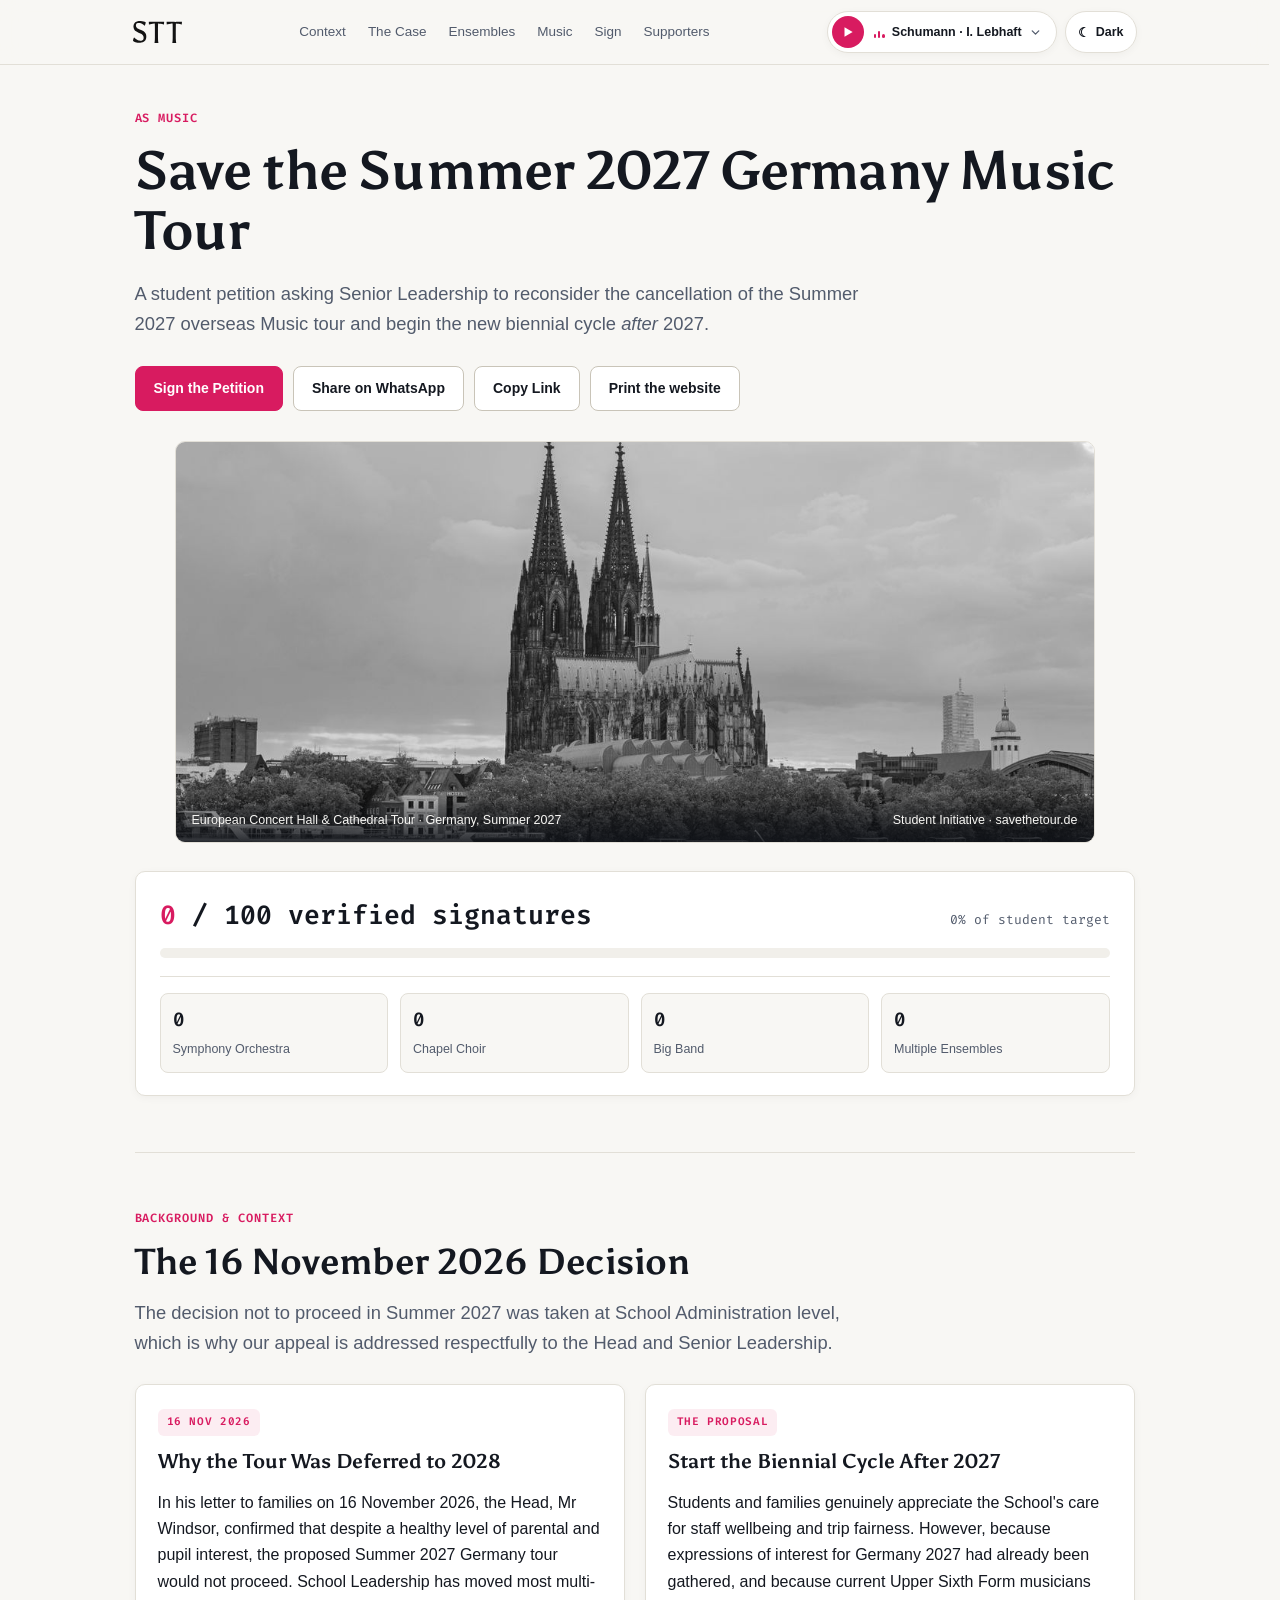
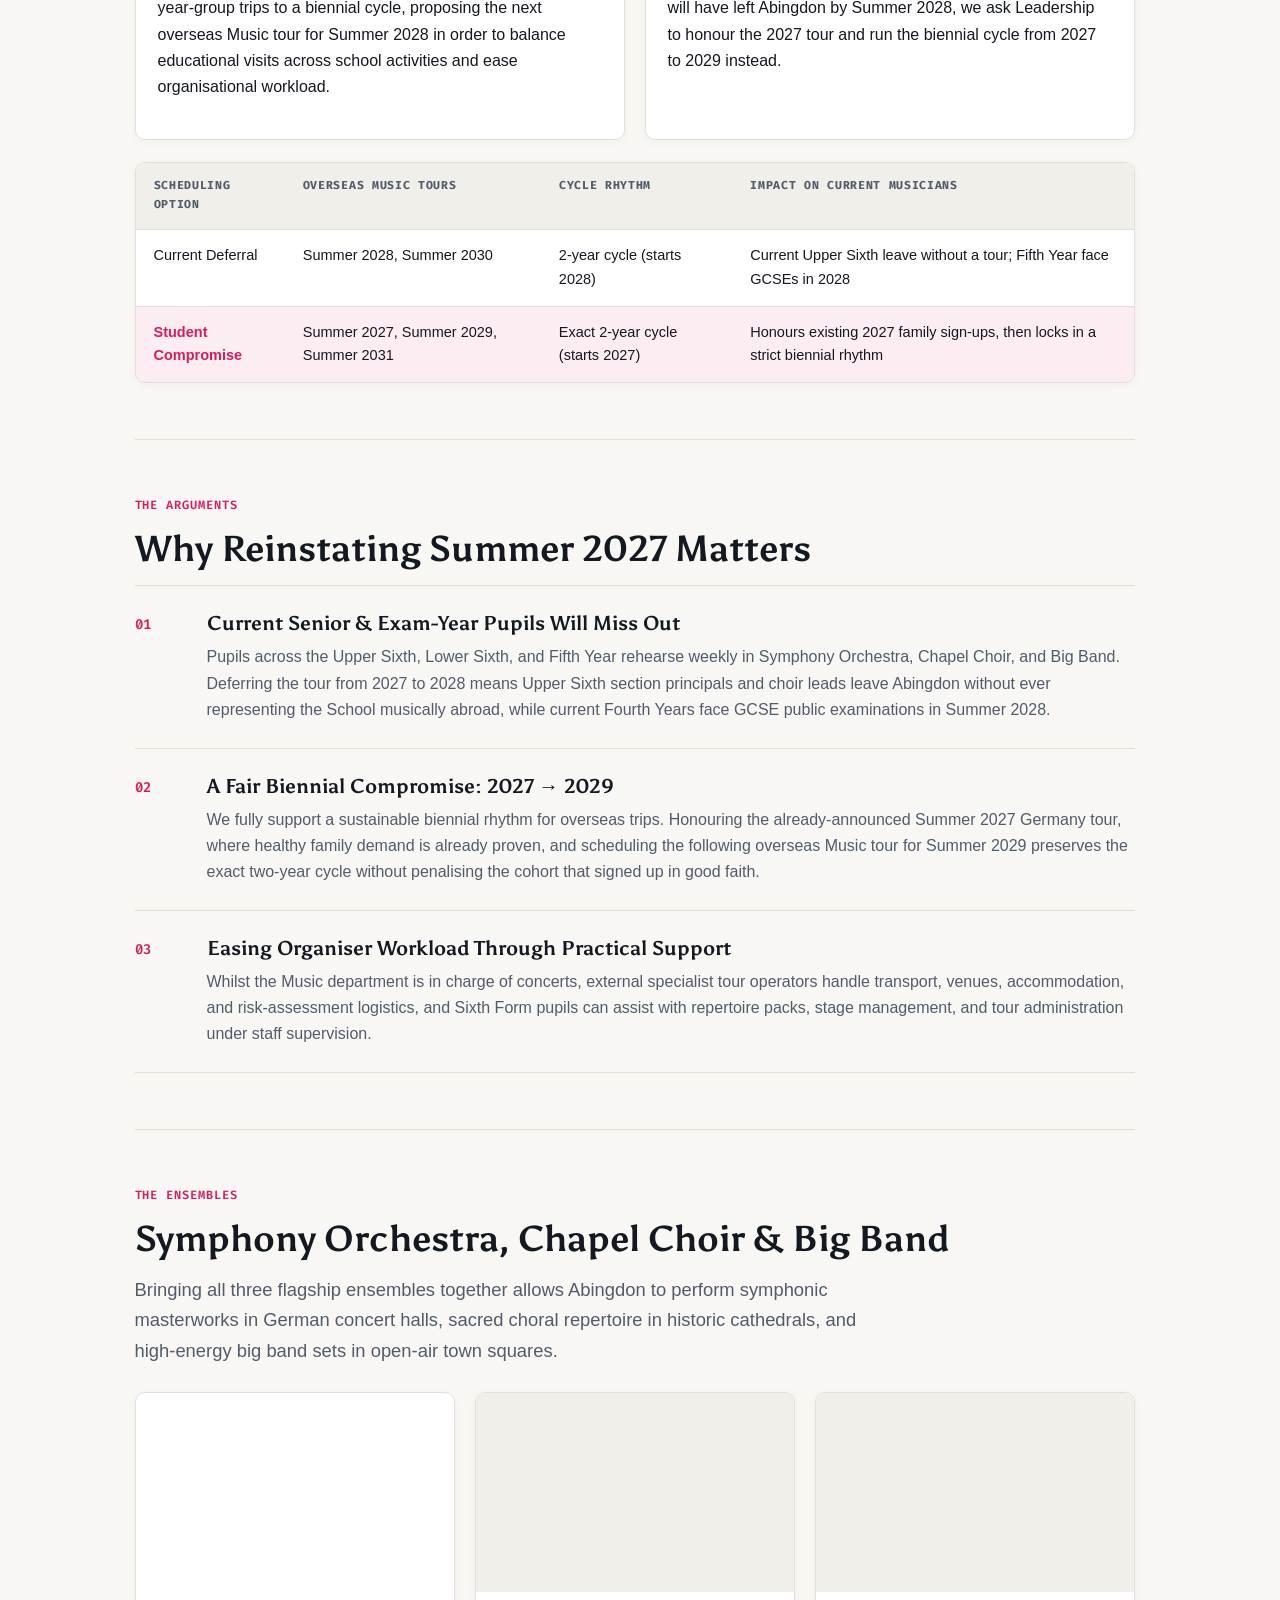
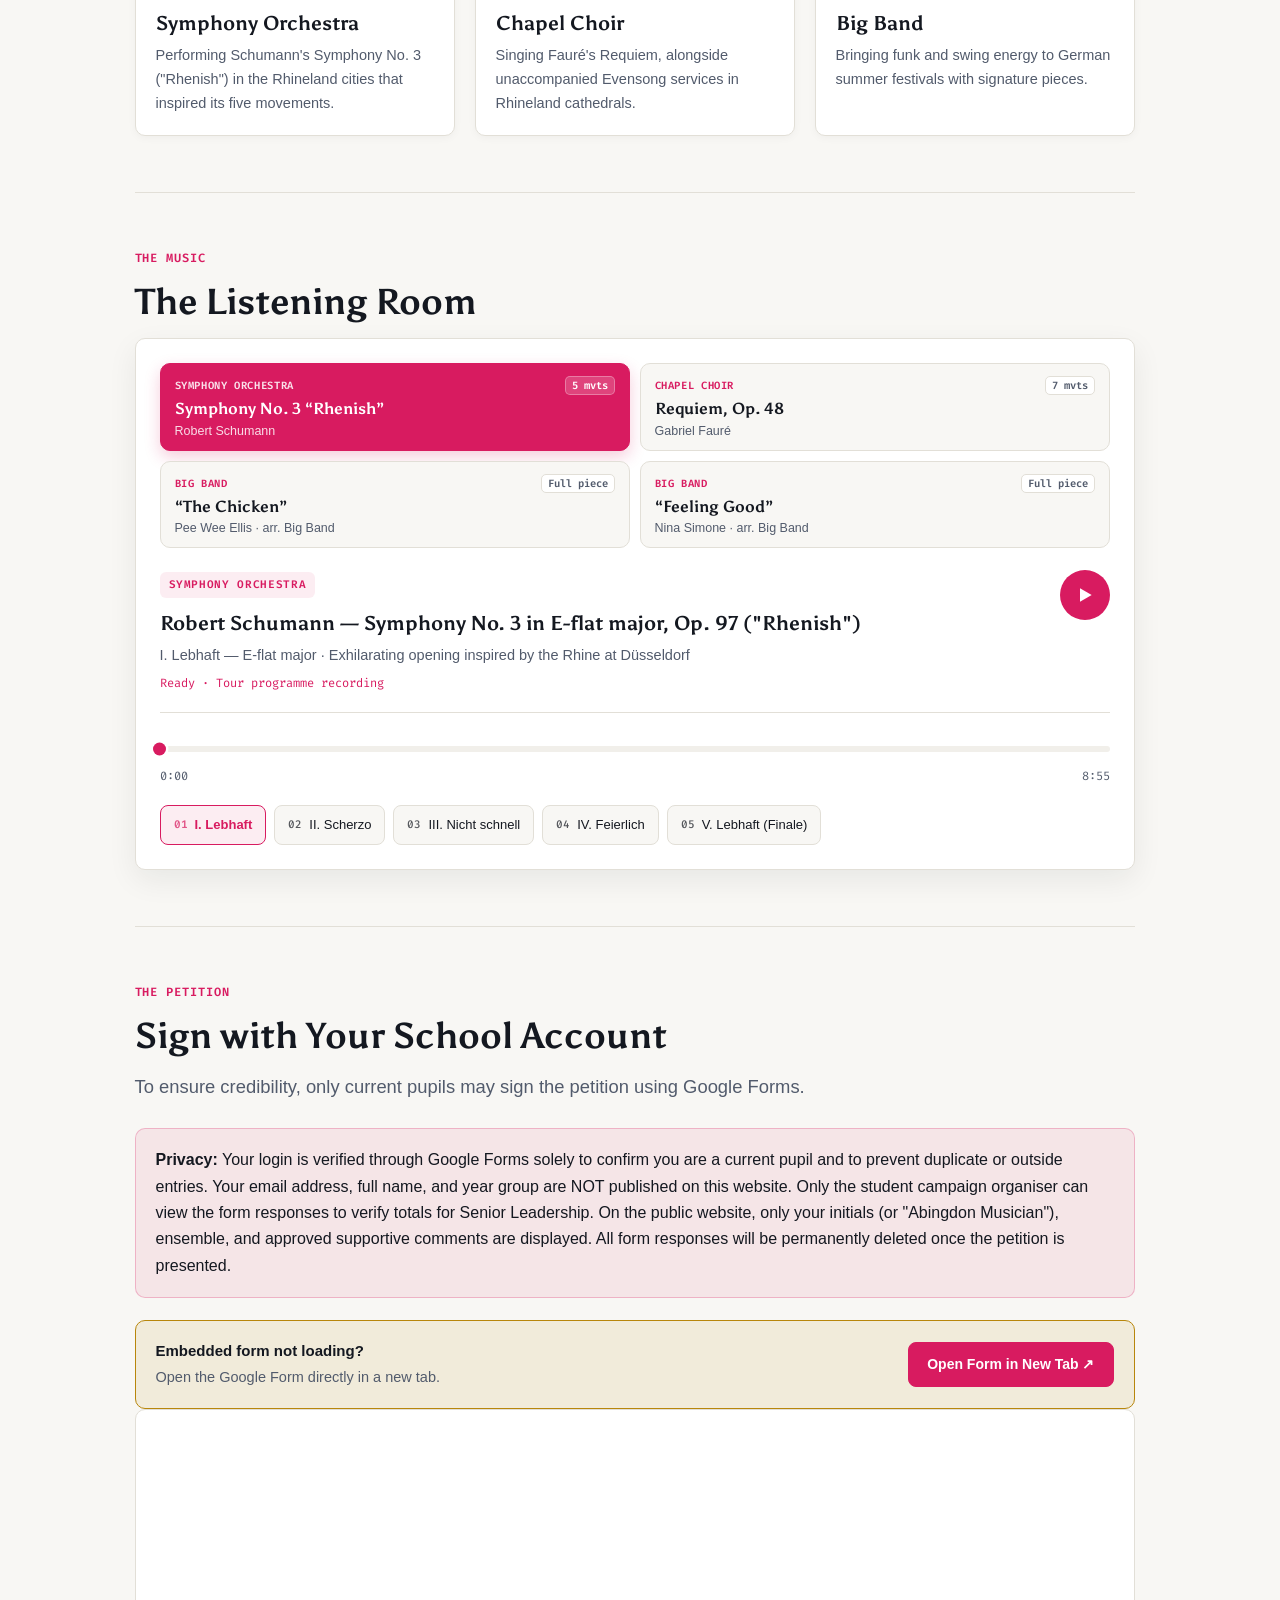
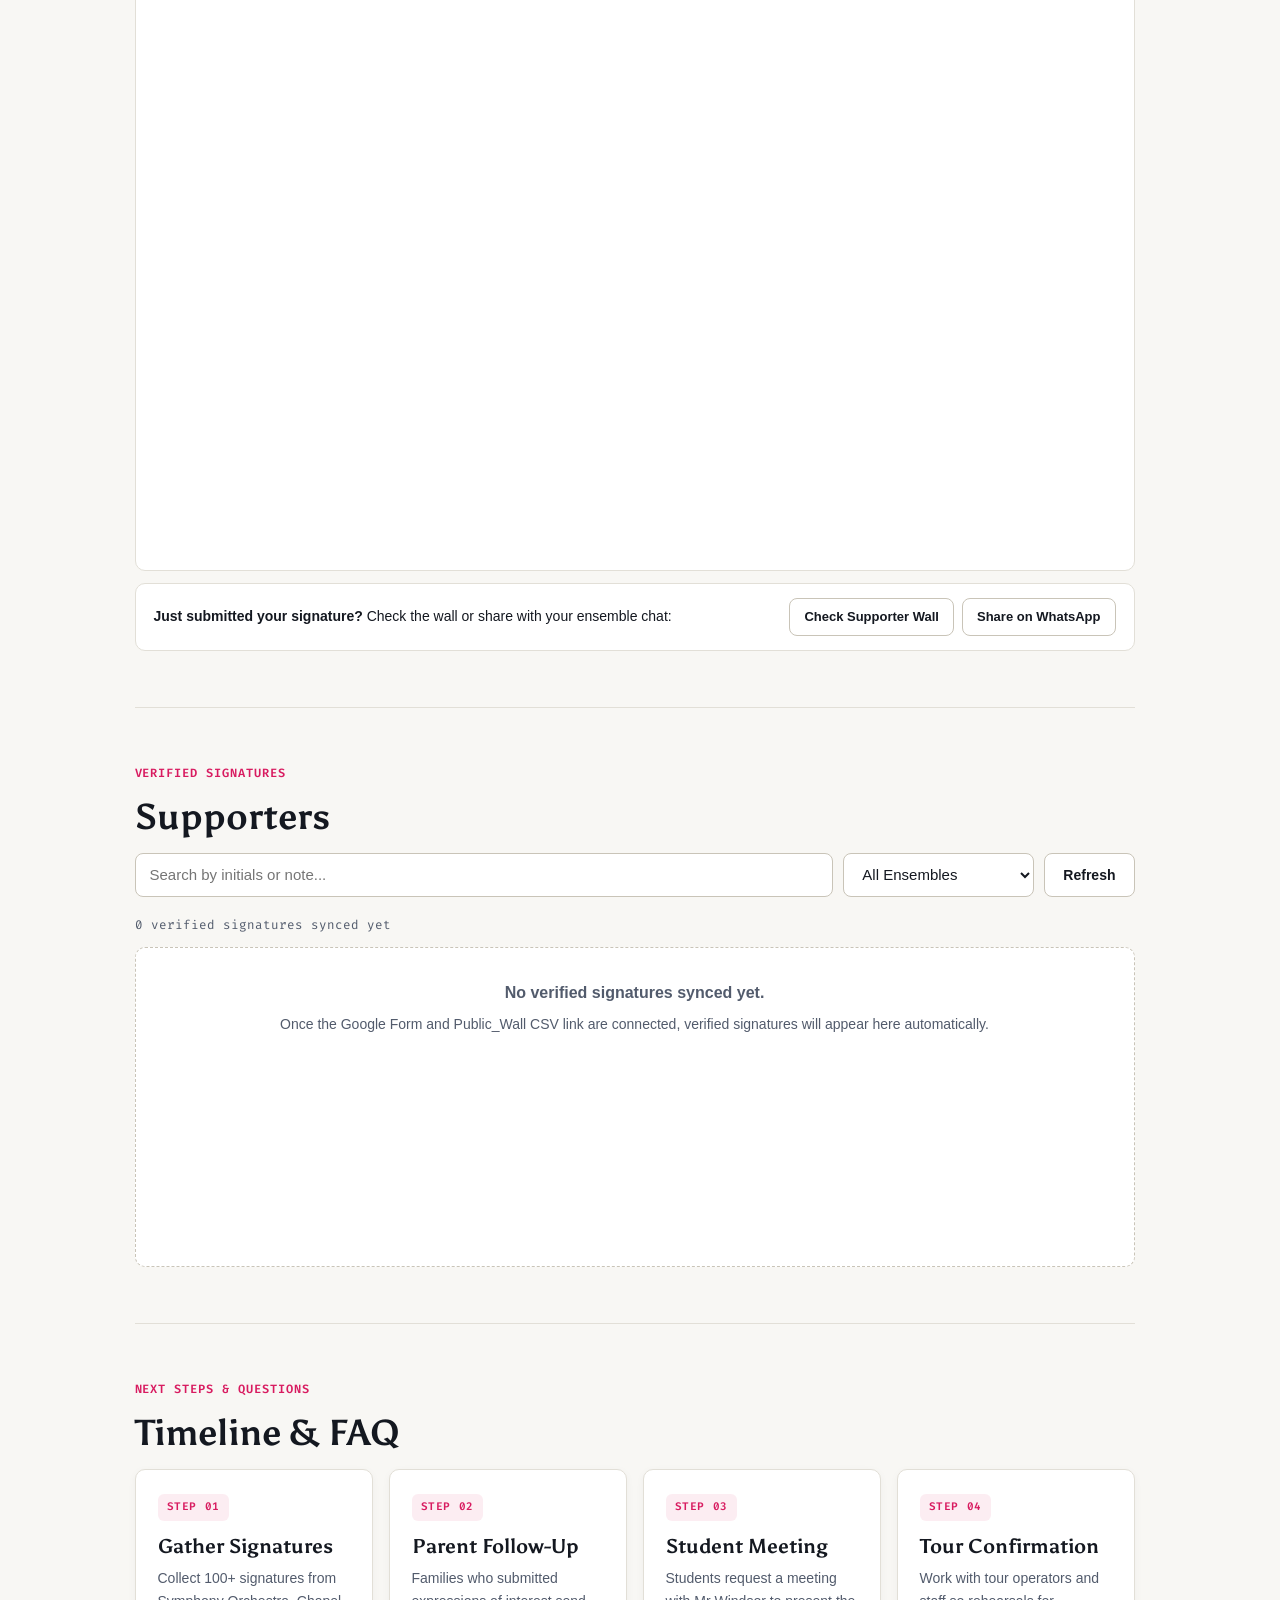
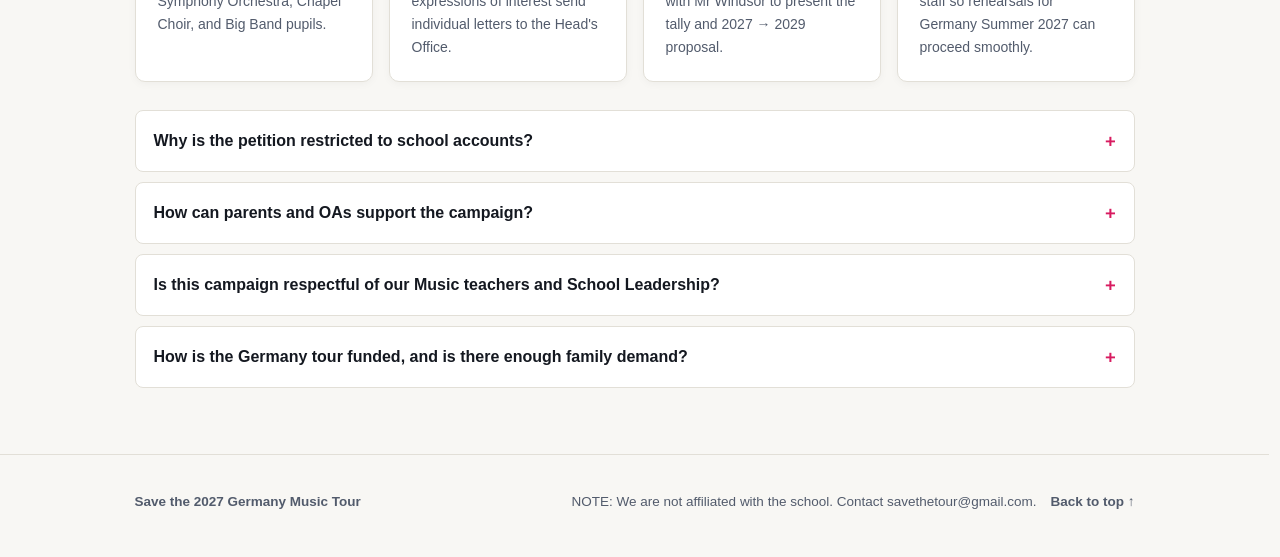
==== index.html @ ba3a3046 "Update index.html" ====
<!DOCTYPE html>
<html lang="en-GB" data-theme="light">
<head>
  <meta charset="UTF-8" />
  <meta name="viewport" content="width=device-width, initial-scale=1.0, viewport-fit=cover" />
  <title>Save the 2027 Germany Music Tour</title>
  <meta name="description" content="A student-led petition asking Senior Leadership to reinstate the Summer 2027 Germany Music Tour for Symphony Orchestra, Chapel Choir, and Big Band." />
  <link rel="canonical" href="https://savethetour.de/" />

  <link rel="icon" type="image/png" href="/favicon-96x96.png" sizes="96x96" />
  <link rel="icon" type="image/svg+xml" href="/favicon.svg" />
  <link rel="shortcut icon" href="/favicon.ico" />
  <link rel="apple-touch-icon" sizes="180x180" href="/apple-touch-icon.png" />
  <link rel="manifest" href="/site.webmanifest" />

  <meta property="og:type" content="website" />
  <meta property="og:site_name" content="Save the 2027 Germany Music Tour" />
  <meta property="og:locale" content="en_GB" />
  <meta property="og:url" content="https://savethetour.de/" />
  <meta property="og:title" content="Save the 2027 Germany Music Tour" />
  <meta property="og:description" content="A petition asking Senior Leadership to reinstate the Summer 2027 Germany Music Tour for Symphony Orchestra, Chapel Choir, and Big Band." />
  <meta property="og:image" content="https://savethetour.de/cathedral.jpg" />
  <meta property="og:image:secure_url" content="https://savethetour.de/cathedral.jpg" />
  <meta property="og:image:type" content="image/jpeg" />
  <meta property="og:image:width" content="1200" />
  <meta property="og:image:height" content="630" />
  <meta property="og:image:alt" content="Cologne Cathedral" />

  <meta name="twitter:card" content="summary_large_image" />
  <meta name="twitter:title" content="Save the 2027 Germany Music Tour" />
  <meta name="twitter:description" content="Petition for Abingdon's Symphony Orchestra, Chapel Choir, and Big Band." />
  <meta name="twitter:image" content="https://savethetour.de/cathedral.jpg" />
  <meta name="twitter:image:alt" content="Cologne Cathedral" />

  <link rel="preconnect" href="https://fonts.googleapis.com" />
  <link rel="preconnect" href="https://fonts.gstatic.com" crossorigin />
  <link href="https://fonts.googleapis.com/css2?family=Asul:wght@400;700&family=Fira+Code:wght@400;500;600&family=Lato:wght@400;600;700&display=swap" rel="stylesheet" />

  <style>
    :root {
      --bg: #F8F7F4;
      --surface: #FFFFFF;
      --surface-subtle: #F1EFEA;
      --ink: #141820;
      --ink-muted: #525B6C;
      --border: #E2DFD7;
      --border-strong: #C9C4B8;
      --cerise: #D81B60;
      --cerise-hover: #B8144F;
      --cerise-soft: rgba(216, 27, 96, 0.08);
      --brass: #B8860B;
      --brass-soft: rgba(184, 134, 11, 0.11);
      --header-bg: rgba(248, 247, 244, 0.92);
      --shadow-sm: 0 2px 8px rgba(20, 24, 32, 0.04);
      --shadow-md: 0 10px 30px rgba(20, 24, 32, 0.07);
      --font-serif: 'Asul', Georgia, serif;
      --font-sans: 'Avenir', 'Avenir Next', 'Nunito Sans', -apple-system, BlinkMacSystemFont, 'Segoe UI', Roboto, sans-serif;
      --font-mono: 'Fira Code', ui-monospace, SFMono-Regular, Menlo, monospace;
      --radius: 10px;
      --max-w: 1040px;
    }

    :root[data-theme="dark"] {
      --bg: #0F1218;
      --surface: #171C26;
      --surface-subtle: #1F2633;
      --ink: #F1F3F5;
      --ink-muted: #A1AAB8;
      --border: #2A3242;
      --border-strong: #3C475C;
      --cerise: #F04E86;
      --cerise-hover: #FF6B9E;
      --cerise-soft: rgba(240, 78, 134, 0.14);
      --brass: #E0B446;
      --brass-soft: rgba(224, 180, 70, 0.14);
      --header-bg: rgba(15, 18, 24, 0.92);
      --shadow-sm: 0 2px 10px rgba(0, 0, 0, 0.25);
      --shadow-md: 0 12px 32px rgba(0, 0, 0, 0.35);
    }

    *, *::before, *::after {
      box-sizing: border-box;
    }

    html {
      scroll-behavior: smooth;
      scrollbar-gutter: stable;
      overflow-x: clip;
      -webkit-text-size-adjust: 100%;
    }

    @media (prefers-reduced-motion: reduce) {
      html {
        scroll-behavior: auto;
      }
      *, *::before, *::after {
        animation-duration: 0.01ms !important;
        transition-duration: 0.01ms !important;
      }
    }

    body {
      margin: 0;
      background-color: var(--bg);
      color: var(--ink);
      font-family: var(--font-sans);
      font-size: 16px;
      line-height: 1.65;
      overflow-x: clip;
      overflow-wrap: anywhere;
      transition: background-color 0.2s ease, color 0.2s ease;
    }

    ::-webkit-scrollbar {
      width: 11px;
      height: 8px;
    }

    ::-webkit-scrollbar-track {
      background: var(--bg);
    }

    ::-webkit-scrollbar-thumb {
      background: linear-gradient(180deg, var(--cerise), var(--cerise-hover));
      border-radius: 999px;
      border: 3px solid var(--bg);
    }

    ::-webkit-scrollbar-thumb:hover {
      background: var(--cerise-hover);
    }

    ::-webkit-scrollbar-corner {
      background: var(--bg);
    }

    .tablet-subnav::-webkit-scrollbar {
      height: 4px;
    }

    .tablet-subnav::-webkit-scrollbar-thumb {
      border: none;
    }

    @supports not selector(::-webkit-scrollbar) {
      html {
        scrollbar-width: thin;
        scrollbar-color: var(--cerise) var(--bg);
      }
    }

    ::selection {
      background: var(--cerise);
      color: #FFFFFF;
    }

    :focus-visible {
      outline: 2px solid var(--cerise);
      outline-offset: 2px;
    }

    code {
      font-family: var(--font-mono);
      font-size: 0.87em;
      padding: 2px 6px;
      border-radius: 5px;
      background: var(--cerise-soft);
      color: var(--cerise);
    }

    .privacy-banner code {
      background: var(--surface);
      border: 1px solid rgba(216, 27, 96, 0.25);
    }

    img {
      display: block;
      max-width: 100%;
      height: auto;
    }

    a {
      color: inherit;
      text-decoration: none;
    }

    button, input, select, textarea {
      font-family: var(--font-sans);
      color: inherit;
    }

    .site-header {
      position: sticky;
      top: 0;
      z-index: 90;
      background: var(--header-bg);
      backdrop-filter: blur(12px);
      -webkit-backdrop-filter: blur(12px);
      border-bottom: 1px solid var(--border);
      padding-top: env(safe-area-inset-top, 0px);
    }

    .site-header::after {
      content: "";
      position: absolute;
      left: 0;
      bottom: -1px;
      height: 2.5px;
      width: 100%;
      background: linear-gradient(90deg, var(--cerise), var(--brass));
      transform: scaleX(var(--scroll-scale, 0));
      transform-origin: left;
      will-change: transform;
      pointer-events: none;
    }

    .header-inner {
      max-width: var(--max-w);
      margin: 0 auto;
      padding: 10px max(18px, env(safe-area-inset-left, 18px)) 10px max(18px, env(safe-area-inset-right, 18px));
      display: flex;
      align-items: center;
      justify-content: space-between;
      gap: 12px;
    }

    .brand-link {
      display: inline-flex;
      align-items: center;
      min-height: 44px;
      flex-shrink: 0;
    }

    .brand-wordmark {
      height: 22px;
      width: auto;
      display: block;
      filter: brightness(0);
      opacity: 0.92;
      transition: filter 0.2s ease, opacity 0.2s ease;
    }

    :root[data-theme="dark"] .brand-wordmark {
      filter: none;
      opacity: 0.96;
    }

    .desktop-nav {
      display: flex;
      align-items: center;
      gap: 18px;
      font-size: 13.5px;
      font-weight: 500;
      color: var(--ink-muted);
    }

    .desktop-nav a {
      padding: 6px 2px;
      transition: color 0.15s ease;
    }

    .desktop-nav a:hover,
    .desktop-nav a.active,
    .tablet-subnav a:hover,
    .tablet-subnav a.active {
      color: var(--cerise);
    }

    .desktop-nav a.active,
    .tablet-subnav a.active {
      font-weight: 600;
    }

    .header-controls {
      display: flex;
      align-items: center;
      gap: 8px;
    }

    .mini-player-wrap {
      position: relative;
      display: inline-flex;
      align-items: center;
    }

    .mini-player {
      display: inline-flex;
      align-items: center;
      gap: 4px;
      background: var(--surface);
      border: 1px solid var(--border);
      border-radius: 999px;
      padding: 4px;
      height: 42px;
      box-shadow: var(--shadow-sm);
      transition: border-color 0.2s ease, box-shadow 0.2s ease, background-color 0.2s ease;
    }

    .mini-player:hover,
    .mini-player.is-open {
      border-color: var(--border-strong);
    }

    .mini-player.is-playing {
      border-color: var(--cerise);
      box-shadow: 0 0 0 3px var(--cerise-soft);
    }

    .mini-play-btn {
      width: 32px;
      height: 32px;
      border-radius: 50%;
      border: none;
      background: var(--cerise);
      color: #FFFFFF;
      display: inline-flex;
      align-items: center;
      justify-content: center;
      cursor: pointer;
      flex-shrink: 0;
      transition: background-color 0.15s ease, transform 0.12s ease;
    }

    .mini-play-btn:hover {
      background: var(--cerise-hover);
      transform: scale(1.04);
    }

    .mini-play-btn:active {
      transform: scale(0.96);
    }

    .mini-picker-btn {
      display: inline-flex;
      align-items: center;
      gap: 7px;
      height: 32px;
      padding: 0 10px 0 6px;
      border: none;
      border-radius: 999px;
      background: transparent;
      color: var(--ink);
      font-size: 12.5px;
      font-weight: 600;
      cursor: pointer;
      white-space: nowrap;
      transition: background-color 0.15s ease, color 0.15s ease;
    }

    .mini-picker-btn:hover,
    .mini-player.is-open .mini-picker-btn {
      background: var(--surface-subtle);
    }

    .mini-track-label {
      max-width: 155px;
      overflow: hidden;
      text-overflow: ellipsis;
      white-space: nowrap;
    }

    .mini-chevron {
      width: 13px;
      height: 13px;
      color: var(--ink-muted);
      flex-shrink: 0;
      transition: transform 0.18s ease, color 0.15s ease;
    }

    .mini-player.is-open .mini-chevron {
      transform: rotate(180deg);
      color: var(--cerise);
    }

    .mini-eq {
      display: inline-flex;
      align-items: flex-end;
      gap: 2px;
      height: 12px;
      width: 11px;
      flex-shrink: 0;
    }

    .mini-eq span {
      display: block;
      width: 2.5px;
      height: 4px;
      border-radius: 999px;
      background: var(--cerise);
      transition: height 0.2s ease;
    }

    .mini-eq span:nth-child(2) {
      height: 7px;
    }

    .mini-player.is-playing .mini-eq span:nth-child(1),
    .is-playing .mini-eq span:nth-child(1) {
      animation: eqBounce 0.65s ease-in-out infinite alternate;
    }
    .mini-player.is-playing .mini-eq span:nth-child(2),
    .is-playing .mini-eq span:nth-child(2) {
      animation: eqBounce 0.5s ease-in-out 0.15s infinite alternate;
    }
    .mini-player.is-playing .mini-eq span:nth-child(3),
    .is-playing .mini-eq span:nth-child(3) {
      animation: eqBounce 0.7s ease-in-out 0.3s infinite alternate;
    }

    @keyframes eqBounce {
      from { height: 3px; }
      to { height: 12px; }
    }

    /* Custom Programme Popover Menu */
    .track-popover {
      position: absolute;
      top: calc(100% + 10px);
      right: 0;
      width: min(370px, calc(100vw - 24px));
      background: var(--surface);
      border: 1px solid var(--border-strong);
      border-radius: 14px;
      box-shadow: 0 18px 44px rgba(15, 18, 24, 0.18);
      padding: 12px;
      z-index: 110;
      display: none;
      text-align: left;
    }

    :root[data-theme="dark"] .track-popover {
      box-shadow: 0 20px 48px rgba(0, 0, 0, 0.55);
    }

    .track-popover.open {
      display: block;
      animation: popIn 0.16s cubic-bezier(0.16, 1, 0.3, 1);
    }

    @keyframes popIn {
      from {
        opacity: 0;
        transform: translateY(-6px) scale(0.98);
      }
      to {
        opacity: 1;
        transform: translateY(0) scale(1);
      }
    }

    .track-popover-head {
      display: flex;
      align-items: center;
      justify-content: space-between;
      gap: 8px;
      padding: 2px 4px 10px;
      border-bottom: 1px solid var(--border);
      margin-bottom: 8px;
    }

    .track-popover-title {
      font-family: var(--font-mono);
      font-size: 11px;
      font-weight: 600;
      letter-spacing: 0.06em;
      text-transform: uppercase;
      color: var(--ink-muted);
    }

    .track-popover-jump {
      font-size: 12px;
      font-weight: 600;
      color: var(--cerise);
    }

    .track-popover-jump:hover {
      text-decoration: underline;
    }

    .track-popover-list {
      display: flex;
      flex-direction: column;
      gap: 6px;
    }

    .popover-track-item {
      width: 100%;
      display: flex;
      align-items: center;
      justify-content: space-between;
      gap: 10px;
      padding: 9px 11px;
      border-radius: 10px;
      border: 1px solid transparent;
      background: var(--bg);
      text-align: left;
      cursor: pointer;
      transition: border-color 0.15s ease, background-color 0.15s ease;
    }

    .popover-track-item:hover {
      border-color: var(--border-strong);
      background: var(--surface-subtle);
    }

    .popover-track-item.active {
      border-color: var(--cerise);
      background: var(--cerise-soft);
    }

    .popover-track-info {
      min-width: 0;
      flex: 1;
    }

    .popover-track-meta {
      display: flex;
      align-items: center;
      gap: 6px;
      font-family: var(--font-mono);
      font-size: 10.5px;
      font-weight: 600;
      text-transform: uppercase;
      letter-spacing: 0.05em;
      color: var(--cerise);
      margin-bottom: 2px;
    }

    .popover-track-name {
      font-size: 13.5px;
      font-weight: 700;
      color: var(--ink);
      white-space: nowrap;
      overflow: hidden;
      text-overflow: ellipsis;
    }

    .popover-track-sub {
      font-size: 12px;
      color: var(--ink-muted);
      white-space: nowrap;
      overflow: hidden;
      text-overflow: ellipsis;
    }

    .popover-track-badge {
      font-family: var(--font-mono);
      font-size: 11px;
      color: var(--ink-muted);
      flex-shrink: 0;
      padding: 3px 7px;
      border-radius: 6px;
      background: var(--surface);
      border: 1px solid var(--border);
    }

    .popover-track-item.active .popover-track-badge {
      background: var(--cerise);
      border-color: var(--cerise);
      color: #FFFFFF;
    }

    .popover-mvts {
      margin-top: 8px;
      padding-top: 8px;
      border-top: 1px solid var(--border);
    }

    .popover-mvts-label {
      font-family: var(--font-mono);
      font-size: 10.5px;
      text-transform: uppercase;
      letter-spacing: 0.06em;
      color: var(--ink-muted);
      margin-bottom: 6px;
      padding-left: 2px;
    }

    .popover-mvt-strip {
      display: flex;
      flex-wrap: wrap;
      gap: 5px;
    }

    .popover-mvt-chip {
      padding: 5px 9px;
      border-radius: 6px;
      border: 1px solid var(--border);
      background: var(--bg);
      font-size: 12px;
      font-weight: 500;
      cursor: pointer;
      transition: border-color 0.15s ease, background-color 0.15s ease;
    }

    .popover-mvt-chip:hover {
      border-color: var(--cerise);
    }

    .popover-mvt-chip.active {
      background: var(--cerise);
      border-color: var(--cerise);
      color: #FFFFFF;
      font-weight: 600;
    }

    .icon-btn {
      min-width: 42px;
      height: 42px;
      padding: 0 12px;
      border-radius: 999px;
      border: 1px solid var(--border);
      background: var(--surface);
      color: var(--ink);
      display: inline-flex;
      align-items: center;
      justify-content: center;
      gap: 6px;
      font-size: 12.5px;
      font-weight: 600;
      cursor: pointer;
      box-shadow: var(--shadow-sm);
      transition: border-color 0.15s ease, background-color 0.15s ease;
    }

    .icon-btn:hover {
      border-color: var(--cerise);
      background: var(--surface-subtle);
    }

    .mobile-menu-btn {
      display: none;
    }

    .tablet-subnav {
      display: none;
      border-top: 1px solid var(--border);
      overflow-x: auto;
      white-space: nowrap;
      padding: 6px 18px;
      gap: 18px;
      font-size: 13px;
      font-weight: 500;
      color: var(--ink-muted);
    }

    .mobile-drawer {
      display: none;
      border-top: 1px solid var(--border);
      background: var(--surface);
      padding: 14px 18px 18px;
      max-height: calc(100dvh - 64px);
      overflow-y: auto;
    }

    .mobile-drawer.open {
      display: block;
    }

    .mobile-drawer-links {
      display: grid;
      grid-template-columns: 1fr 1fr;
      gap: 8px;
      margin-bottom: 14px;
    }

    .mobile-drawer-links a {
      padding: 10px 12px;
      border: 1px solid var(--border);
      border-radius: 8px;
      font-size: 14px;
      font-weight: 500;
      background: var(--bg);
      transition: border-color 0.15s ease;
    }

    .mobile-drawer-links a:hover {
      border-color: var(--cerise);
    }

    /* Mobile Drawer Audio Widget */
    .drawer-audio-card {
      background: var(--bg);
      border: 1px solid var(--border);
      border-radius: 12px;
      padding: 13px;
    }

    .drawer-audio-card.is-playing {
      border-color: var(--cerise);
    }

    .drawer-audio-top {
      display: flex;
      align-items: center;
      gap: 11px;
      padding-bottom: 11px;
      margin-bottom: 11px;
      border-bottom: 1px solid var(--border);
    }

    .drawer-audio-meta {
      min-width: 0;
      flex: 1;
    }

    .drawer-audio-kicker {
      display: flex;
      align-items: center;
      gap: 6px;
      font-family: var(--font-mono);
      font-size: 10.5px;
      font-weight: 600;
      text-transform: uppercase;
      letter-spacing: 0.06em;
      color: var(--cerise);
      margin-bottom: 2px;
    }

    .drawer-audio-title {
      font-size: 14px;
      font-weight: 700;
      color: var(--ink);
      white-space: nowrap;
      overflow: hidden;
      text-overflow: ellipsis;
    }

    .drawer-audio-sub {
      font-size: 12px;
      color: var(--ink-muted);
      white-space: nowrap;
      overflow: hidden;
      text-overflow: ellipsis;
    }

    .drawer-track-grid {
      display: grid;
      grid-template-columns: 1fr 1fr;
      gap: 7px;
    }

    .drawer-track-btn {
      padding: 8px 10px;
      border-radius: 8px;
      border: 1px solid var(--border);
      background: var(--surface);
      text-align: left;
      cursor: pointer;
      transition: border-color 0.15s ease, background-color 0.15s ease;
    }

    .drawer-track-btn:hover {
      border-color: var(--border-strong);
    }

    .drawer-track-btn.active {
      border-color: var(--cerise);
      background: var(--cerise-soft);
    }

    .drawer-track-ens {
      display: block;
      font-family: var(--font-mono);
      font-size: 10px;
      font-weight: 600;
      text-transform: uppercase;
      letter-spacing: 0.05em;
      color: var(--ink-muted);
      margin-bottom: 1px;
    }

    .drawer-track-btn.active .drawer-track-ens {
      color: var(--cerise);
    }

    .drawer-track-name {
      display: block;
      font-size: 13px;
      font-weight: 700;
      color: var(--ink);
      white-space: nowrap;
      overflow: hidden;
      text-overflow: ellipsis;
    }

    .drawer-mvt-row {
      display: flex;
      flex-wrap: wrap;
      gap: 6px;
      margin-top: 9px;
      padding-top: 9px;
      border-top: 1px solid var(--border);
    }

    .container {
      max-width: var(--max-w);
      margin: 0 auto;
      padding: 0 max(20px, env(safe-area-inset-left, 20px)) 0 max(20px, env(safe-area-inset-right, 20px));
    }

    section {
      padding: 56px 0;
      border-bottom: 1px solid var(--border);
      scroll-margin-top: 72px;
    }

    section:last-of-type {
      border-bottom: none;
    }

    .eyebrow {
      font-family: var(--font-mono);
      font-size: 12px;
      font-weight: 600;
      letter-spacing: 0.08em;
      text-transform: uppercase;
      color: var(--cerise);
      margin: 0 0 12px;
      display: flex;
      align-items: center;
      gap: 8px;
    }

    h1 {
      font-family: var(--font-serif);
      font-size: clamp(2.1rem, 4.4vw, 3.35rem);
      line-height: 1.12;
      font-weight: 700;
      letter-spacing: -0.015em;
      margin: 0 0 18px;
    }

    h2 {
      font-family: var(--font-serif);
      font-size: clamp(1.65rem, 3vw, 2.25rem);
      line-height: 1.2;
      font-weight: 700;
      margin: 0 0 14px;
    }

    h3 {
      font-family: var(--font-serif);
      font-size: 1.25rem;
      line-height: 1.3;
      font-weight: 600;
      margin: 0 0 8px;
    }

    .lead {
      font-size: clamp(1.02rem, 1.5vw, 1.15rem);
      color: var(--ink-muted);
      max-width: 72ch;
      margin: 0 0 26px;
    }

    .hero {
      padding-top: 44px;
    }

    .quick-actions {
      display: flex;
      flex-wrap: wrap;
      gap: 10px;
      margin-bottom: 30px;
    }

    .btn {
      min-height: 44px;
      padding: 10px 18px;
      border-radius: 8px;
      border: 1px solid var(--border-strong);
      background: var(--surface);
      color: var(--ink);
      font-size: 14px;
      font-weight: 600;
      display: inline-flex;
      align-items: center;
      justify-content: center;
      gap: 8px;
      cursor: pointer;
      transition: background-color 0.15s ease, border-color 0.15s ease, transform 0.1s ease;
    }

    .btn:hover {
      background: var(--surface-subtle);
      border-color: var(--cerise);
    }

    .btn-primary {
      background: var(--cerise);
      border-color: var(--cerise);
      color: #FFFFFF;
    }

    .btn-primary:hover {
      background: var(--cerise-hover);
      border-color: var(--cerise-hover);
    }

    .hero-media {
      position: relative;
      border-radius: var(--radius);
      overflow: hidden;
      border: 1px solid var(--border);
      aspect-ratio: 16 / 7;
      background: var(--surface-subtle);
      margin-bottom: 28px;
    }

    .hero-media img {
      width: 100%;
      height: 100%;
      object-fit: cover;
    }

    .hero-caption {
      position: absolute;
      bottom: 0;
      left: 0;
      right: 0;
      padding: 12px 16px;
      background: linear-gradient(to top, rgba(15, 18, 24, 0.84), rgba(15, 18, 24, 0));
      color: #F8F7F4;
      font-size: 12.5px;
      display: flex;
      justify-content: space-between;
      align-items: center;
      gap: 12px;
      flex-wrap: wrap;
    }

    .counter-card {
      background: var(--surface);
      border: 1px solid var(--border);
      border-radius: var(--radius);
      padding: 22px 24px;
      box-shadow: var(--shadow-sm);
    }

    .counter-top {
      display: flex;
      justify-content: space-between;
      align-items: baseline;
      flex-wrap: wrap;
      gap: 10px;
      margin-bottom: 10px;
    }

    .counter-main {
      font-family: var(--font-mono);
      font-variant-numeric: tabular-nums;
      font-size: clamp(1.25rem, 2.4vw, 1.65rem);
      font-weight: 600;
    }

    .counter-main span {
      color: var(--cerise);
    }

    .counter-pct {
      font-family: var(--font-mono);
      font-variant-numeric: tabular-nums;
      font-size: 13px;
      color: var(--ink-muted);
    }

    .counter-pct.goal-hit {
      color: var(--cerise);
      font-weight: 600;
    }

    .progress-track {
      width: 100%;
      height: 10px;
      border-radius: 999px;
      background: var(--surface-subtle);
      overflow: hidden;
      margin-bottom: 18px;
    }

    .progress-fill {
      height: 100%;
      width: 0%;
      background: linear-gradient(90deg, var(--cerise), var(--brass));
      border-radius: 999px;
      transition: width 0.5s ease;
    }

    .ensemble-stats {
      display: grid;
      grid-template-columns: repeat(4, 1fr);
      gap: 12px;
      padding-top: 16px;
      border-top: 1px solid var(--border);
    }

    .stat-box {
      padding: 10px 12px;
      border-radius: 8px;
      background: var(--bg);
      border: 1px solid var(--border);
      transition: border-color 0.18s ease;
    }

    .stat-box:hover {
      border-color: var(--cerise);
    }

    .stat-num {
      font-family: var(--font-mono);
      font-variant-numeric: tabular-nums;
      font-size: 1.2rem;
      font-weight: 600;
      display: block;
    }

    .stat-label {
      font-size: 12.5px;
      color: var(--ink-muted);
    }

    .grid-2 {
      display: grid;
      grid-template-columns: repeat(2, 1fr);
      gap: 20px;
    }

    .grid-3 {
      display: grid;
      grid-template-columns: repeat(3, 1fr);
      gap: 20px;
    }

    .card {
      background: var(--surface);
      border: 1px solid var(--border);
      border-radius: var(--radius);
      padding: 22px;
      box-shadow: var(--shadow-sm);
      transition: border-color 0.18s ease;
    }

    .card:hover {
      border-color: var(--cerise);
    }

    .badge {
      display: inline-block;
      font-family: var(--font-mono);
      font-size: 11px;
      font-weight: 600;
      text-transform: uppercase;
      letter-spacing: 0.06em;
      padding: 4px 9px;
      border-radius: 6px;
      background: var(--cerise-soft);
      color: var(--cerise);
      margin-bottom: 12px;
    }

    .badge-brass {
      background: var(--brass-soft);
      color: var(--brass);
    }

    .case-list {
      border-top: 1px solid var(--border);
    }

    .case-row {
      display: grid;
      grid-template-columns: 56px 1fr;
      gap: 16px;
      padding: 24px 0;
      border-bottom: 1px solid var(--border);
      align-items: start;
    }

    .case-num {
      font-family: var(--font-mono);
      font-size: 14px;
      font-weight: 600;
      color: var(--cerise);
      padding-top: 3px;
    }

    .case-row p {
      margin: 0;
      color: var(--ink-muted);
    }

    .ensemble-card {
      background: var(--surface);
      border: 1px solid var(--border);
      border-radius: var(--radius);
      overflow: hidden;
      display: flex;
      flex-direction: column;
      box-shadow: var(--shadow-sm);
      transition: border-color 0.18s ease;
    }

    .ensemble-card:hover {
      border-color: var(--cerise);
    }

    .ensemble-card img {
      width: 100%;
      aspect-ratio: 16 / 10;
      object-fit: cover;
      background: var(--surface-subtle);
    }

    .ensemble-card-body {
      padding: 18px 20px 20px;
      flex: 1;
    }

    .ensemble-card-body p {
      margin: 0;
      font-size: 14.5px;
      color: var(--ink-muted);
    }

    .listening-room {
      background: var(--surface);
      border: 1px solid var(--border);
      border-radius: var(--radius);
      padding: 24px;
      box-shadow: var(--shadow-md);
    }

    .work-tabs {
      display: grid;
      grid-template-columns: repeat(2, 1fr);
      gap: 10px;
      margin-bottom: 22px;
    }

    .work-tab {
      min-height: 44px;
      padding: 12px 14px;
      border-radius: 10px;
      border: 1px solid var(--border);
      background: var(--bg);
      color: var(--ink);
      font-size: 13.5px;
      font-weight: 600;
      text-align: left;
      cursor: pointer;
      transition: border-color 0.15s ease, background-color 0.15s ease, transform 0.1s ease;
    }

    .work-tab:hover:not(.active) {
      border-color: var(--cerise);
      background: var(--surface-subtle);
    }

    .work-tab.active {
      background: var(--cerise);
      border-color: var(--cerise);
      color: #FFFFFF;
      box-shadow: 0 6px 16px rgba(216, 27, 96, 0.22);
    }

    .work-card-tab {
      display: flex;
      flex-direction: column;
      justify-content: space-between;
      gap: 4px;
    }

    .work-card-top {
      display: flex;
      align-items: center;
      justify-content: space-between;
      gap: 8px;
      width: 100%;
    }

    .work-card-ens {
      font-family: var(--font-mono);
      font-size: 10.5px;
      font-weight: 600;
      text-transform: uppercase;
      letter-spacing: 0.06em;
      color: var(--cerise);
    }

    .work-tab.active .work-card-ens {
      color: rgba(255, 255, 255, 0.88);
    }

    .work-card-count {
      font-family: var(--font-mono);
      font-size: 10.5px;
      color: var(--ink-muted);
      padding: 2px 6px;
      border-radius: 5px;
      background: var(--surface);
      border: 1px solid var(--border);
    }

    .work-tab.active .work-card-count {
      background: rgba(255, 255, 255, 0.18);
      border-color: rgba(255, 255, 255, 0.3);
      color: #FFFFFF;
    }

    .work-card-title {
      font-family: var(--font-serif);
      font-size: 1.02rem;
      font-weight: 700;
      line-height: 1.25;
    }

    .work-card-composer {
      font-size: 12.5px;
      font-weight: 500;
      color: var(--ink-muted);
    }

    .work-tab.active .work-card-composer {
      color: rgba(255, 255, 255, 0.85);
    }

    .player-header {
      display: flex;
      justify-content: space-between;
      align-items: flex-start;
      flex-wrap: wrap;
      gap: 16px;
      padding-bottom: 18px;
      border-bottom: 1px solid var(--border);
      margin-bottom: 18px;
    }

    .player-controls {
      display: flex;
      align-items: center;
      gap: 12px;
    }

    .play-circle {
      width: 50px;
      height: 50px;
      border-radius: 50%;
      border: none;
      background: var(--cerise);
      color: #FFFFFF;
      display: inline-flex;
      align-items: center;
      justify-content: center;
      cursor: pointer;
      flex-shrink: 0;
      transition: background-color 0.15s ease, transform 0.1s ease;
    }

    .play-circle:hover {
      background: var(--cerise-hover);
      transform: scale(1.03);
    }

    .scrubber-wrap {
      margin-bottom: 18px;
    }

    .scrubber-hitzone {
      height: 36px;
      display: flex;
      align-items: center;
      cursor: pointer;
      touch-action: none;
      user-select: none;
    }

    .scrubber-bar {
      width: 100%;
      height: 6px;
      background: var(--surface-subtle);
      border-radius: 999px;
      position: relative;
    }

    .scrubber-progress {
      height: 100%;
      width: 0%;
      background: var(--cerise);
      border-radius: 999px;
      position: relative;
    }

    .scrubber-progress::after {
      content: "";
      position: absolute;
      right: -6px;
      top: 50%;
      transform: translateY(-50%);
      width: 13px;
      height: 13px;
      border-radius: 50%;
      background: var(--cerise);
      box-shadow: 0 0 0 2.5px var(--surface);
      transition: transform 0.12s ease;
    }

    .scrubber-hitzone:hover .scrubber-progress::after,
    .scrubber-hitzone.scrubbing .scrubber-progress::after {
      transform: translateY(-50%) scale(1.22);
    }

    .time-row {
      display: flex;
      justify-content: space-between;
      font-family: var(--font-mono);
      font-variant-numeric: tabular-nums;
      font-size: 12px;
      color: var(--ink-muted);
    }

    .movement-pills {
      display: flex;
      flex-wrap: wrap;
      gap: 8px;
    }

    .mvt-btn {
      min-height: 40px;
      padding: 7px 13px;
      border-radius: 8px;
      border: 1px solid var(--border);
      background: var(--bg);
      font-size: 13px;
      font-weight: 500;
      cursor: pointer;
      text-align: left;
      display: inline-flex;
      align-items: center;
      gap: 7px;
      transition: border-color 0.15s ease, background-color 0.15s ease;
    }

    .mvt-btn:hover {
      border-color: var(--cerise);
      background: var(--surface-subtle);
    }

    .mvt-btn.active {
      border-color: var(--cerise);
      background: var(--cerise-soft);
      color: var(--cerise);
      font-weight: 600;
    }

    .mvt-num {
      font-family: var(--font-mono);
      font-size: 11px;
      opacity: 0.72;
    }

    .privacy-banner {
      display: flex;
      align-items: flex-start;
      gap: 14px;
      padding: 18px 20px;
      border-radius: var(--radius);
      background: var(--cerise-soft);
      border: 1px solid rgba(216, 27, 96, 0.25);
      margin-bottom: 22px;
    }

    .form-frame-box {
      background: var(--surface);
      border: 1px solid var(--border);
      border-radius: var(--radius);
      overflow: hidden;
      min-height: 760px;
      display: flex;
      align-items: center;
      justify-content: center;
      padding: 28px;
      text-align: center;
    }

    .form-frame-box iframe {
      width: 100%;
      height: 760px;
      border: 0;
      display: block;
    }

    .form-fallback-box {
      display: flex;
      align-items: center;
      justify-content: space-between;
      flex-wrap: wrap;
      gap: 14px;
      padding: 18px 20px;
      margin-top: 20px;
      border-radius: var(--radius);
      background: var(--brass-soft);
      border: 1.5px solid var(--brass);
    }

    .form-fallback-text {
      display: flex;
      flex-direction: column;
      gap: 2px;
      font-size: 14.5px;
    }

    .form-fallback-text strong {
      color: var(--ink);
      font-size: 15px;
    }

    .form-fallback-text span {
      color: var(--ink-muted);
    }

    .form-fallback-box .btn-primary {
      flex-shrink: 0;
      white-space: nowrap;
    }

    .post-sign-bar {
      display: flex;
      align-items: center;
      justify-content: space-between;
      flex-wrap: wrap;
      gap: 12px;
      padding: 14px 18px;
      margin-top: 12px;
      border-radius: var(--radius);
      background: var(--surface);
      border: 1px solid var(--border);
      font-size: 14px;
    }

    .post-sign-bar-actions {
      display: flex;
      flex-wrap: wrap;
      gap: 8px;
    }

    .post-sign-bar .btn {
      min-height: 38px;
      padding: 7px 14px;
      font-size: 13px;
    }

    .wall-status-bar {
      display: flex;
      justify-content: space-between;
      align-items: center;
      flex-wrap: wrap;
      gap: 8px;
      margin-bottom: 12px;
      font-family: var(--font-mono);
      font-size: 12.5px;
      color: var(--ink-muted);
    }

    .cycle-table-wrap {
      margin-top: 22px;
      background: var(--surface);
      border: 1px solid var(--border);
      border-radius: var(--radius);
      overflow-x: auto;
      box-shadow: var(--shadow-sm);
    }

    .cycle-table {
      width: 100%;
      border-collapse: collapse;
      text-align: left;
      font-size: 14.5px;
    }

    .cycle-table th,
    .cycle-table td {
      padding: 14px 18px;
      border-bottom: 1px solid var(--border);
      vertical-align: top;
    }

    .cycle-table thead th {
      font-family: var(--font-mono);
      font-size: 11.5px;
      text-transform: uppercase;
      letter-spacing: 0.06em;
      color: var(--ink-muted);
      background: var(--surface-subtle);
    }

    .cycle-table tbody tr:last-child td {
      border-bottom: none;
    }

    .cycle-table tr.row-highlight {
      background: var(--cerise-soft);
    }

    .cycle-table tr.row-highlight td:first-child {
      font-weight: 700;
      color: var(--cerise);
    }

    .print-repertoire-list {
      display: none;
    }

    .wall-controls {
      display: flex;
      flex-wrap: wrap;
      gap: 10px;
      margin-bottom: 18px;
    }

    .input-field {
      min-height: 44px;
      padding: 10px 14px;
      border-radius: 8px;
      border: 1px solid var(--border-strong);
      background: var(--surface);
      color: var(--ink);
      font-size: 15px;
      transition: border-color 0.15s ease;
    }

    .input-field:focus {
      outline: none;
      border-color: var(--cerise);
    }

    .wall-grid {
      display: grid;
      grid-template-columns: repeat(auto-fill, minmax(250px, 1fr));
      gap: 14px;
      min-height: 320px;
    }

    .wall-empty {
      grid-column: 1 / -1;
      padding: 32px 20px;
      text-align: center;
      border: 1px dashed var(--border-strong);
      border-radius: var(--radius);
      color: var(--ink-muted);
      background: var(--surface);
    }

    .supporter-item {
      background: var(--surface);
      border: 1px solid var(--border);
      border-radius: 8px;
      padding: 14px 16px;
      transition: border-color 0.15s ease;
    }

    .supporter-item:hover {
      border-color: var(--cerise);
    }

    .supporter-head {
      display: flex;
      justify-content: space-between;
      align-items: baseline;
      gap: 8px;
      margin-bottom: 4px;
    }

    .supporter-name {
      font-weight: 600;
      font-size: 14.5px;
    }

    .supporter-meta {
      font-family: var(--font-mono);
      font-size: 11.5px;
      color: var(--cerise);
    }

    .supporter-note {
      margin: 6px 0 0;
      font-size: 13.5px;
      color: var(--ink-muted);
    }

    .letter-tabs {
      display: flex;
      flex-wrap: wrap;
      gap: 8px;
      margin-bottom: 18px;
    }

    .personaliser-grid {
      display: grid;
      grid-template-columns: repeat(3, 1fr);
      gap: 12px;
      margin-bottom: 18px;
    }

    .field-group {
      display: flex;
      flex-direction: column;
      gap: 5px;
    }

    .field-group label {
      font-size: 12.5px;
      font-weight: 600;
      color: var(--ink-muted);
    }

    .letter-actions {
      display: flex;
      flex-wrap: wrap;
      gap: 10px;
      margin-bottom: 20px;
    }

    #formal-letter-sheet {
      background: var(--surface);
      border: 1px solid var(--border-strong);
      border-top: 3px solid var(--cerise);
      border-radius: var(--radius);
      padding: 44px 48px;
      box-shadow: var(--shadow-md);
      max-width: 780px;
      margin: 0 auto;
      font-family: var(--font-sans);
      font-size: 15.5px;
      line-height: 1.65;
      color: var(--ink);
    }

    .letter-sender-block {
      text-align: right;
      margin-bottom: 24px;
      color: var(--ink-muted);
      font-size: 14px;
    }

    .letter-recipient-block {
      margin-bottom: 22px;
      font-size: 14.5px;
    }

    .letter-subject {
      font-weight: 700;
      margin-bottom: 18px;
      text-decoration: underline;
      text-underline-offset: 4px;
    }

    .letter-body p {
      margin: 0 0 14px;
      text-align: justify;
    }

    .letter-signoff {
      margin-top: 24px;
    }

    .letter-sig-space {
      height: 44px;
    }

    .timeline-grid {
      display: grid;
      grid-template-columns: repeat(4, 1fr);
      gap: 16px;
    }

    details.faq-item {
      background: var(--surface);
      border: 1px solid var(--border);
      border-radius: 8px;
      padding: 16px 18px;
      margin-bottom: 10px;
      transition: border-color 0.18s ease;
    }

    details.faq-item:hover,
    details.faq-item[open] {
      border-color: var(--cerise);
    }

    details.faq-item summary {
      font-weight: 600;
      cursor: pointer;
      list-style: none;
      display: flex;
      justify-content: space-between;
      align-items: center;
      gap: 12px;
      min-height: 28px;
    }

    details.faq-item summary::-webkit-details-marker {
      display: none;
    }

    details.faq-item summary span {
      color: var(--cerise);
      font-family: var(--font-mono);
      font-size: 18px;
      line-height: 1;
      transition: transform 0.18s ease;
    }

    details.faq-item[open] summary span {
      transform: rotate(45deg);
    }

    details.faq-item p {
      margin: 12px 0 0;
      color: var(--ink-muted);
      font-size: 15px;
    }

    .site-footer {
      padding: 36px 0 calc(44px + env(safe-area-inset-bottom, 0px));
      border-top: 1px solid var(--border);
      color: var(--ink-muted);
      font-size: 13.5px;
    }

    .site-footer a:hover {
      color: var(--cerise);
    }

    .footer-inner {
      display: flex;
      justify-content: space-between;
      align-items: center;
      flex-wrap: wrap;
      gap: 14px;
    }

    .footer-links {
      display: flex;
      align-items: center;
      flex-wrap: wrap;
      gap: 14px;
    }

    .mobile-float-bar {
      display: none;
      position: fixed;
      left: 12px;
      right: 12px;
      bottom: calc(12px + env(safe-area-inset-bottom, 0px));
      z-index: 85;
      background: var(--header-bg);
      backdrop-filter: blur(14px);
      -webkit-backdrop-filter: blur(14px);
      border: 1px solid var(--border-strong);
      border-radius: 999px;
      padding: 6px;
      box-shadow: var(--shadow-md);
      gap: 8px;
    }

    .mobile-float-bar.hidden-on-sign {
      display: none !important;
    }

    .mobile-float-bar button,
    .mobile-float-bar a {
      flex: 1;
      min-height: 44px;
      border-radius: 999px;
      font-size: 13.5px;
      font-weight: 600;
      display: inline-flex;
      align-items: center;
      justify-content: center;
      gap: 7px;
      min-width: 0;
    }

    .mobile-float-bar #mobile-float-play {
      padding: 0 12px;
    }

    .mobile-float-bar #mobile-float-play.is-playing {
      border-color: var(--cerise);
      background: var(--cerise-soft);
      color: var(--cerise);
    }

    .float-play-label {
      overflow: hidden;
      text-overflow: ellipsis;
      white-space: nowrap;
    }

    .toast {
      position: fixed;
      bottom: calc(74px + env(safe-area-inset-bottom, 0px));
      left: 50%;
      transform: translateX(-50%) translateY(20px);
      background: var(--ink);
      color: var(--bg);
      border: 1px solid var(--cerise);
      padding: 10px 18px;
      border-radius: 999px;
      font-size: 13.5px;
      font-weight: 500;
      opacity: 0;
      pointer-events: none;
      transition: opacity 0.2s ease, transform 0.2s ease;
      z-index: 120;
      white-space: nowrap;
    }

    .toast.show {
      opacity: 1;
      transform: translateX(-50%) translateY(0);
    }

    .print-only-header,
    .print-only-footer {
      display: none;
    }

    @media (max-width: 1024px) {
      .desktop-nav {
        display: none;
      }

      .tablet-subnav {
        display: flex;
      }

      input, select, textarea {
        font-size: 16px !important;
      }

      .hero-media {
        aspect-ratio: 16 / 8;
      }

      .grid-3, .timeline-grid {
        grid-template-columns: repeat(2, 1fr);
      }

      #formal-letter-sheet {
        padding: 34px 36px;
      }
    }

    @media (max-width: 720px) {
      .cycle-table-wrap {
        background: transparent;
        border: none;
        border-radius: 0;
        box-shadow: none;
        overflow: visible;
      }

      .cycle-table,
      .cycle-table tbody {
        display: block;
        width: 100%;
      }

      .cycle-table thead {
        display: none;
      }

      .cycle-table tbody {
        display: grid;
        grid-template-columns: 1fr;
        gap: 14px;
      }

      .cycle-table tbody tr {
        display: block;
        background: var(--surface);
        border: 1px solid var(--border);
        border-radius: var(--radius);
        padding: 16px 18px;
        box-shadow: var(--shadow-sm);
      }

      .cycle-table tbody tr.row-highlight {
        background: var(--cerise-soft);
        border: 1.5px solid var(--cerise);
      }

      .cycle-table tbody td {
        display: block;
        width: 100%;
        padding: 9px 0;
        border-bottom: 1px solid var(--border);
        font-size: 14.5px;
        line-height: 1.5;
      }

      .cycle-table tbody tr.row-highlight td {
        border-bottom-color: rgba(216, 27, 96, 0.2);
      }

      .cycle-table tbody td:last-child {
        border-bottom: none;
        padding-bottom: 0;
      }

      .cycle-table tbody td::before {
        content: attr(data-label);
        display: block;
        font-family: var(--font-mono);
        font-size: 11px;
        font-weight: 600;
        text-transform: uppercase;
        letter-spacing: 0.06em;
        color: var(--ink-muted);
        margin-bottom: 2px;
      }

      .cycle-table tbody td:first-child {
        padding-top: 0;
        padding-bottom: 10px;
        margin-bottom: 2px;
        font-family: var(--font-serif);
        font-size: 1.15rem;
        font-weight: 700;
        color: var(--ink);
      }

      .cycle-table tbody tr.row-highlight td:first-child {
        color: var(--cerise);
      }

      .cycle-table tbody tr.row-highlight td:first-child::before {
        content: attr(data-label);
        color: var(--cerise);
      }
    }

    @media (max-width: 640px) {
      .tablet-subnav,
      .mini-track-label {
        display: none;
      }

      .header-inner {
        padding-left: max(14px, env(safe-area-inset-left, 14px));
        padding-right: max(14px, env(safe-area-inset-right, 14px));
        gap: 8px;
      }

      .brand-wordmark {
        height: 19px;
      }

      .header-controls {
        gap: 6px;
      }

      .mini-player {
        height: 40px;
        padding: 3px;
        gap: 2px;
      }

      .mini-play-btn {
        width: 32px;
        height: 32px;
      }

      .mini-picker-btn {
        height: 32px;
        padding: 0 8px 0 6px;
        gap: 5px;
      }

      .track-popover {
        position: fixed;
        top: calc(58px + env(safe-area-inset-top, 0px));
        left: 12px;
        right: 12px;
        width: auto;
      }

      .icon-btn {
        height: 40px;
        min-width: 40px;
        padding: 0 11px;
      }

      .mobile-menu-btn {
        display: inline-flex;
      }

      .work-tabs {
        grid-template-columns: 1fr;
      }

      .hero {
        padding-top: 28px;
      }

      section {
        padding: 40px 0;
      }

      .hero-media {
        aspect-ratio: 16 / 9;
      }

      .quick-actions {
        display: grid;
        grid-template-columns: 1fr 1fr;
      }

      .quick-actions .btn-primary {
        grid-column: 1 / -1;
      }

      .ensemble-stats {
        grid-template-columns: repeat(2, 1fr);
      }

      .grid-2, .grid-3, .timeline-grid, .personaliser-grid {
        grid-template-columns: 1fr;
      }

      .case-row {
        grid-template-columns: 40px 1fr;
        gap: 10px;
      }

      .form-fallback-box .btn-primary,
      .post-sign-bar-actions {
        width: 100%;
      }

      .post-sign-bar-actions .btn {
        flex: 1;
      }

      .form-frame-box {
        min-height: 880px;
      }

      .form-frame-box iframe {
        height: 880px;
      }

      #formal-letter-sheet {
        padding: 22px 18px;
      }

      .mobile-float-bar {
        display: flex;
      }

      .site-footer {
        padding-bottom: calc(84px + env(safe-area-inset-bottom, 0px));
      }
    }

    @media (max-width: 400px) {
      #theme-label {
        display: none;
      }

      #theme-toggle {
        padding: 0;
        width: 40px;
      }

      .brand-wordmark {
        height: 17px;
      }
    }

    @media print {
      @page {
        size: A4 portrait;
        margin: 20mm;
      }

      html, body {
        background: #FFFFFF !important;
        color: #000000 !important;
        margin: 0 !important;
        padding: 0 !important;
      }

      * {
        font-family: 'Lato', sans-serif !important;
        font-size: 12pt !important;
        line-height: 1.5 !important;
        color: #000000 !important;
        background: transparent !important;
        box-shadow: none !important;
        text-shadow: none !important;
      }

      .site-header,
      .track-popover,
      .mobile-drawer,
      .mobile-float-bar,
      .quick-actions,
      .listening-room,
      .work-tabs,
      .letter-tabs,
      .personaliser-grid,
      .letter-actions,
      .wall-controls,
      .form-fallback-box,
      .post-sign-bar,
      .toast,
      .icon-btn,
      .btn {
        display: none !important;
      }

      .print-repertoire-list {
        display: block !important;
        margin-top: 6pt !important;
      }

      .print-repertoire-list li {
        margin-bottom: 4pt !important;
      }

      .cycle-table {
        display: table !important;
        width: 100% !important;
        border-collapse: collapse !important;
        margin-top: 8pt !important;
      }

      .cycle-table thead {
        display: table-header-group !important;
      }

      .cycle-table tbody {
        display: table-row-group !important;
      }

      .cycle-table tr {
        display: table-row !important;
        border: none !important;
        padding: 0 !important;
      }

      .cycle-table th,
      .cycle-table td {
        display: table-cell !important;
        width: auto !important;
        border: 0.75pt solid #000000 !important;
        padding: 6pt 8pt !important;
      }

      .cycle-table td::before {
        display: none !important;
      }

      .container {
        max-width: 100% !important;
        padding: 0 !important;
      }

      body.print-letter-only section:not(#letters),
      body.print-letter-only .site-footer,
      body.print-letter-only #letters > .eyebrow,
      body.print-letter-only #letters > h2,
      body.print-letter-only #letters > .lead {
        display: none !important;
      }

      body.print-letter-only #letters {
        padding: 0 !important;
        border: none !important;
      }

      body.print-letter-only #formal-letter-sheet {
        border: none !important;
        padding: 0 !important;
        margin: 0 !important;
        max-width: 100% !important;
        width: 100% !important;
      }

      body:not(.print-letter-only) .print-only-header {
        display: block !important;
        border-bottom: 1.5pt solid #000000 !important;
        padding-bottom: 8pt !important;
        margin-bottom: 16pt !important;
        text-align: center !important;
        font-weight: bold !important;
      }

      body:not(.print-letter-only) .print-only-footer {
        display: block !important;
        border-top: 1pt solid #000000 !important;
        padding-top: 8pt !important;
        margin-top: 18pt !important;
        text-align: center !important;
      }

      body:not(.print-letter-only) h1 {
        font-size: 18pt !important;
        font-weight: bold !important;
        margin-bottom: 8pt !important;
      }

      body:not(.print-letter-only) h2 {
        font-size: 14pt !important;
        font-weight: bold !important;
        margin-bottom: 6pt !important;
        page-break-after: avoid !important;
      }

      body:not(.print-letter-only) h3,
      body:not(.print-letter-only) .letter-subject {
        font-size: 12pt !important;
        font-weight: bold !important;
      }

      section {
        padding: 12pt 0 !important;
        border-bottom: 0.75pt solid #000000 !important;
      }

      .card, .counter-card, .case-row, .ensemble-card, #formal-letter-sheet, details.faq-item {
        border: 0.75pt solid #000000 !important;
        padding: 10pt !important;
        margin-bottom: 10pt !important;
        page-break-inside: avoid !important;
        break-inside: avoid !important;
      }

      .hero-media, .ensemble-card img {
        max-height: 180pt !important;
        border: 0.75pt solid #000000 !important;
      }

      .form-frame-box iframe {
        display: none !important;
      }

      .form-frame-box::after {
        content: "Online Verification Portal: Sign with your School Google account at https://savethetour.de/#sign";
        display: block;
        font-weight: bold;
      }
    }
  </style>
</head>
<body>

  <div class="print-only-header">
    Independent Petition · https://savethetour.de
  </div>

  <header class="site-header">
    <div class="header-inner">
      <a href="#top" class="brand-link" aria-label="Abingdon Music | Save The Tour | Home">
        <img src="stt wordmark.svg" alt="Save The Tour" class="brand-wordmark" width="148" height="22" />
      </a>

      <nav class="desktop-nav" aria-label="Primary sections">
        <a href="#context">Context</a>
        <a href="#case">The Case</a>
        <a href="#ensembles">Ensembles</a>
        <a href="#programme">Music</a>
        <a href="#sign">Sign</a>
        <a href="#wall">Supporters</a>
      </nav>

      <div class="header-controls">
        <div class="mini-player-wrap" id="mini-player-wrap">
          <div class="mini-player" id="mini-player" role="region" aria-label="Programme audio mini-player">
            <button type="button" class="mini-play-btn" id="mini-play-btn" aria-label="Play programme recording">
              <svg id="mini-play-icon" width="14" height="14" viewBox="0 0 24 24" fill="currentColor" aria-hidden="true"><polygon points="6,4 20,12 6,20"></polygon></svg>
            </button>
            <button type="button" class="mini-picker-btn" id="mini-picker-btn" aria-expanded="false" aria-controls="mini-picker-popover" aria-label="Choose programme piece or movement">
              <span class="mini-eq" aria-hidden="true"><span></span><span></span><span></span></span>
              <span class="mini-track-label" id="mini-track-label">Schumann · I. Lebhaft</span>
              <svg class="mini-chevron" viewBox="0 0 20 20" fill="none" stroke="currentColor" stroke-width="2" stroke-linecap="round" stroke-linejoin="round" aria-hidden="true"><polyline points="5 7.5 10 12.5 15 7.5"></polyline></svg>
            </button>
          </div>

          <div class="track-popover" id="mini-picker-popover" role="dialog" aria-label="Tour programme selector">
            <div class="track-popover-head">
              <span class="track-popover-title">Tour Programme</span>
              <a href="#programme" class="track-popover-jump" id="popover-jump-link">Listening Room &darr;</a>
            </div>
            <div class="track-popover-list" id="popover-track-list"></div>
            <div class="popover-mvts" id="popover-mvts-wrap">
              <div class="popover-mvts-label">Movements</div>
              <div class="popover-mvt-strip" id="popover-mvt-strip"></div>
            </div>
          </div>
        </div>

        <button type="button" class="icon-btn" id="theme-toggle" aria-label="Switch colour theme">
          <span id="theme-icon" aria-hidden="true">☾</span>
          <span id="theme-label">Dark</span>
        </button>

        <button type="button" class="icon-btn mobile-menu-btn" id="mobile-menu-btn" aria-expanded="false" aria-controls="mobile-drawer" aria-label="Open menu">
          <svg id="mobile-menu-icon" width="15" height="15" viewBox="0 0 24 24" fill="none" stroke="currentColor" stroke-width="2.2" stroke-linecap="round" aria-hidden="true"><line x1="4" y1="7" x2="20" y2="7"></line><line x1="4" y1="12" x2="20" y2="12"></line><line x1="4" y1="17" x2="20" y2="17"></line></svg>
          <span id="mobile-menu-text">Menu</span>
        </button>
      </div>
    </div>

    <nav class="tablet-subnav" aria-label="Tablet sections">
      <a href="#context">Context</a>
      <a href="#case">The Case</a>
      <a href="#ensembles">Ensembles</a>
      <a href="#programme">Programme Audio</a>
      <a href="#sign">Sign Petition</a>
      <a href="#wall">Supporter Wall</a>
      <a href="#faq">FAQ</a>
    </nav>

    <div class="mobile-drawer" id="mobile-drawer">
      <div class="mobile-drawer-links">
        <a href="#context" class="drawer-link">Context</a>
        <a href="#case" class="drawer-link">The Case</a>
        <a href="#ensembles" class="drawer-link">Ensembles</a>
        <a href="#programme" class="drawer-link">Programme Audio</a>
        <a href="#sign" class="drawer-link">Sign Petition</a>
        <a href="#wall" class="drawer-link">Supporter Wall</a>
        <a href="#faq" class="drawer-link">FAQ</a>
      </div>

      <div class="drawer-audio-card" id="drawer-audio-card">
        <div class="drawer-audio-top">
          <button type="button" class="mini-play-btn" id="drawer-play-btn" aria-label="Play or pause programme recording" style="width:38px; height:38px;">
            <svg id="drawer-play-icon" width="16" height="16" viewBox="0 0 24 24" fill="currentColor" aria-hidden="true"><polygon points="6,4 20,12 6,20"></polygon></svg>
          </button>
          <div class="drawer-audio-meta">
            <div class="drawer-audio-kicker">
              <span class="mini-eq" aria-hidden="true"><span></span><span></span><span></span></span>
              <span id="drawer-audio-ens">Symphony Orchestra</span>
            </div>
            <div class="drawer-audio-title" id="drawer-audio-title">Schumann — Symphony No. 3</div>
            <div class="drawer-audio-sub" id="drawer-audio-sub">I. Lebhaft</div>
          </div>
        </div>
        <div class="drawer-track-grid" id="drawer-track-grid"></div>
        <div class="drawer-mvt-row" id="drawer-mvt-row"></div>
      </div>
    </div>
  </header>

  <main id="top" class="container">

    <section class="hero">
      <p class="eyebrow">AS Music</p>
      <h1>Save the Summer 2027 Germany Music Tour</h1>
      <p class="lead">
        A student petition asking Senior Leadership to reconsider the cancellation of the Summer 2027 overseas Music tour and begin the new biennial cycle <em>after</em> 2027.
      </p>

      <div class="quick-actions">
        <a href="#sign" class="btn btn-primary">Sign the Petition</a>
        <button type="button" class="btn" id="whatsapp-share-btn">Share on WhatsApp</button>
        <button type="button" class="btn" id="copy-link-btn">Copy Link</button>
        <button type="button" class="btn" id="print-dossier-btn">Print the website</button>
      </div>

      <figure class="hero-media">
        <img
          src="/cathedral.jpg"
          alt="Cologne Cathedral"
          fetchpriority="high"
        />
        <figcaption class="hero-caption">
          <span>European Concert Hall &amp; Cathedral Tour · Germany, Summer 2027</span>
          <span>Student Initiative · savethetour.de</span>
        </figcaption>
      </figure>

      <div class="counter-card" aria-live="polite">
        <div class="counter-top">
          <div class="counter-main"><span id="total-count">0</span> / 100 verified signatures</div>
          <div class="counter-pct" id="progress-pct-wrap"><span id="progress-pct">0%</span> of student target</div>
        </div>
        <div class="progress-track" role="progressbar" aria-valuemin="0" aria-valuemax="100" aria-valuenow="0" id="progress-bar-role">
          <div class="progress-fill" id="progress-fill"></div>
        </div>
        <div class="ensemble-stats">
          <div class="stat-box">
            <span class="stat-num" id="count-orchestra">0</span>
            <span class="stat-label">Symphony Orchestra</span>
          </div>
          <div class="stat-box">
            <span class="stat-num" id="count-choir">0</span>
            <span class="stat-label">Chapel Choir</span>
          </div>
          <div class="stat-box">
            <span class="stat-num" id="count-bigband">0</span>
            <span class="stat-label">Big Band</span>
          </div>
          <div class="stat-box">
            <span class="stat-num" id="count-multiple">0</span>
            <span class="stat-label">Multiple Ensembles</span>
          </div>
        </div>
      </div>
    </section>

    <section id="context">
      <p class="eyebrow">Background &amp; Context</p>
      <h2>The 16 November 2026 Decision</h2>
      <p class="lead">
        <!--Our Music department is fully behind touring.-->The decision not to proceed in Summer 2027 was taken at School Administration level, which is why our appeal is addressed respectfully to the Head and Senior Leadership.
      </p>

      <div class="grid-2">
        <article class="card">
          <span class="badge">16 Nov 2026</span>
          <h3>Why the Tour Was Deferred to 2028</h3>
          <p>
            In his letter to families on 16 November 2026, the Head, Mr Windsor, confirmed that despite a healthy level of parental and pupil interest, the proposed Summer 2027 Germany tour would not proceed. School Leadership has moved most multi-year-group trips to a biennial cycle, proposing the next overseas Music tour for Summer 2028 in order to balance educational visits across school activities and ease organisational workload.
          </p>
        </article>

        <article class="card">
          <span class="badge">The Proposal</span>
          <h3>Start the Biennial Cycle After 2027</h3>
          <p>
            Students and families genuinely appreciate the School's care for staff wellbeing and trip fairness. However, because expressions of interest for Germany 2027 had already been gathered, and because current Upper Sixth Form musicians will have left Abingdon by Summer 2028, we ask Leadership to honour the 2027 tour and run the biennial cycle from 2027 to 2029 instead.
          </p>
        </article>
      </div>

      <div class="cycle-table-wrap" role="region" aria-label="Comparison of tour scheduling options">
        <table class="cycle-table">
          <thead>
            <tr>
              <th>Scheduling Option</th>
              <th>Overseas Music Tours</th>
              <th>Cycle Rhythm</th>
              <th>Impact on Current Musicians</th>
            </tr>
          </thead>
          <tbody>
            <tr>
              <td data-label="Scheduling Option">Current Deferral</td>
              <td data-label="Overseas Music Tours">Summer 2028, Summer 2030</td>
              <td data-label="Cycle Rhythm">2-year cycle (starts 2028)</td>
              <td data-label="Impact on Current Musicians">Current Upper Sixth leave without a tour; Fifth Year face GCSEs in 2028</td>
            </tr>
            <tr class="row-highlight">
              <td data-label="Scheduling Option">Student Compromise</td>
              <td data-label="Overseas Music Tours">Summer 2027, Summer 2029, Summer 2031</td>
              <td data-label="Cycle Rhythm">Exact 2-year cycle (starts 2027)</td>
              <td data-label="Impact on Current Musicians">Honours existing 2027 family sign-ups, then locks in a strict biennial rhythm</td>
            </tr>
          </tbody>
        </table>
      </div>
    </section>

    <section id="case">
      <p class="eyebrow">The Arguments</p>
      <h2>Why Reinstating Summer 2027 Matters</h2>

      <div class="case-list">
        <div class="case-row">
          <div class="case-num">01</div>
          <div>
            <h3>Current Senior &amp; Exam-Year Pupils Will Miss Out</h3>
            <p>
              Pupils across the Upper Sixth, Lower Sixth, and Fifth Year rehearse weekly in Symphony Orchestra, Chapel Choir, and Big Band. Deferring the tour from 2027 to 2028 means Upper Sixth section principals and choir leads leave Abingdon without ever representing the School musically abroad, while current Fourth Years face GCSE public examinations in Summer 2028.
            </p>
          </div>
        </div>

        <div class="case-row">
          <div class="case-num">02</div>
          <div>
            <h3>A Fair Biennial Compromise: 2027 &rarr; 2029</h3>
            <p>
              We fully support a sustainable biennial rhythm for overseas trips. Honouring the already-announced Summer 2027 Germany tour, where healthy family demand is already proven, and scheduling the following overseas Music tour for Summer 2029 preserves the exact two-year cycle without penalising the cohort that signed up in good faith.
            </p>
          </div>
        </div>

        <div class="case-row">
          <div class="case-num">03</div>
          <div>
            <h3>Easing Organiser Workload Through Practical Support</h3>
            <p>
              Whilst the Music department is in charge of concerts, external specialist tour operators handle transport, venues, accommodation, and risk-assessment logistics, and Sixth Form pupils can assist with repertoire packs, stage management, and tour administration under staff supervision.
            </p>
          </div>
        </div>
      </div>
    </section>

    <section id="ensembles">
      <p class="eyebrow">The Ensembles</p>
      <h2>Symphony Orchestra, Chapel Choir &amp; Big Band</h2>
      <p class="lead">
        Bringing all three flagship ensembles together allows Abingdon to perform symphonic masterworks in German concert halls, sacred choral repertoire in historic cathedrals, and high-energy big band sets in open-air town squares.
      </p>

      <div class="grid-3">
        <article class="ensemble-card">
          <img
            src="/symphony.jpg"
            alt="String and wind players of a symphony orchestra in concert"
            width="800"
            height="500"
            loading="lazy"
            decoding="async"
          />
          <div class="ensemble-card-body">
            <h3>Symphony Orchestra</h3>
            <p>Performing Schumann's Symphony No. 3 ("Rhenish") in the Rhineland cities that inspired its five movements.</p>
          </div>
        </article>

        <article class="ensemble-card">
          <img
            src="/choir.jpg"
            alt="Choral singers performing sacred repertoire in a resonant stone church"
            width="800"
            height="500"
            loading="lazy"
            decoding="async"
          />
          <div class="ensemble-card-body">
            <h3>Chapel Choir</h3>
            <p>Singing Fauré's Requiem, alongside unaccompanied Evensong services in Rhineland cathedrals.</p>
          </div>
        </article>

        <article class="ensemble-card">
          <img
            src="/band.jpg"
            alt="Brass and saxophone section performing big band jazz"
            width="800"
            height="500"
            loading="lazy"
            decoding="async"
          />
          <div class="ensemble-card-body">
            <h3>Big Band</h3>
            <p>Bringing funk and swing energy to German summer festivals with signature pieces.</p>
          </div>
        </article>
      </div>
    </section>

    <section id="programme">
      <p class="eyebrow">The Music</p>
      <h2>The Listening Room</h2>

      <div class="listening-room">
        <div class="work-tabs" role="tablist" aria-label="Select musical work">
          <button type="button" class="work-tab work-card-tab active" data-work="0" role="tab" aria-selected="true">
            <div class="work-card-top">
              <span class="work-card-ens">Symphony Orchestra</span>
              <span class="work-card-count">5 mvts</span>
            </div>
            <div class="work-card-title">Symphony No. 3 &ldquo;Rhenish&rdquo;</div>
            <div class="work-card-composer">Robert Schumann</div>
          </button>
          <button type="button" class="work-tab work-card-tab" data-work="1" role="tab" aria-selected="false">
            <div class="work-card-top">
              <span class="work-card-ens">Chapel Choir</span>
              <span class="work-card-count">7 mvts</span>
            </div>
            <div class="work-card-title">Requiem, Op. 48</div>
            <div class="work-card-composer">Gabriel Faur&eacute;</div>
          </button>
          <button type="button" class="work-tab work-card-tab" data-work="2" role="tab" aria-selected="false">
            <div class="work-card-top">
              <span class="work-card-ens">Big Band</span>
              <span class="work-card-count">Full piece</span>
            </div>
            <div class="work-card-title">&ldquo;The Chicken&rdquo;</div>
            <div class="work-card-composer">Pee Wee Ellis · arr. Big Band</div>
          </button>
          <button type="button" class="work-tab work-card-tab" data-work="3" role="tab" aria-selected="false">
            <div class="work-card-top">
              <span class="work-card-ens">Big Band</span>
              <span class="work-card-count">Full piece</span>
            </div>
            <div class="work-card-title">&ldquo;Feeling Good&rdquo;</div>
            <div class="work-card-composer">Nina Simone · arr. Big Band</div>
          </button>
        </div>

        <div class="player-header">
          <div>
            <span class="badge" id="player-ensemble-badge">Symphony Orchestra</span>
            <h3 id="player-work-title">Robert Schumann — Symphony No. 3 in E-flat major, Op. 97 ("Rhenish")</h3>
            <p id="player-mvt-subtitle" style="margin:0; color:var(--ink-muted); font-size:14.5px;">
              I. Lebhaft — E-flat major · Exhilarating opening inspired by the Rhine at Düsseldorf
            </p>
            <p id="player-status" style="margin:6px 0 0; font-family:var(--font-mono); font-size:12px; color:var(--cerise);">
              Ready · Tour programme recording
            </p>
          </div>

          <div class="player-controls">
            <button type="button" class="play-circle" id="main-play-btn" aria-label="Play selected movement">
              <svg id="main-play-icon" width="20" height="20" viewBox="0 0 24 24" fill="currentColor" aria-hidden="true"><polygon points="6,4 20,12 6,20"></polygon></svg>
            </button>
          </div>
        </div>

        <div class="scrubber-wrap">
          <div class="scrubber-hitzone" id="scrubber-hitzone" role="slider" aria-label="Audio seek bar" aria-valuemin="0" aria-valuemax="100" aria-valuenow="0" tabindex="0">
            <div class="scrubber-bar">
              <div class="scrubber-progress" id="scrubber-progress"></div>
            </div>
          </div>
          <div class="time-row">
            <span id="time-current">0:00</span>
            <span id="time-duration">--:--</span>
          </div>
        </div>

        <div class="movement-pills" id="movement-pills" aria-label="Movements and tracks"></div>
      </div>

      <ul class="print-repertoire-list">
        <li><strong>Symphony Orchestra:</strong> Robert Schumann — Symphony No. 3 in E-flat major, Op. 97 ("Rhenish")</li>
        <li><strong>Chapel Choir:</strong> Gabriel Fauré — Requiem in D minor, Op. 48 &amp; Cathedral Evensong repertoire</li>
        <li><strong>Big Band:</strong> Pee Wee Ellis — "The Chicken" &amp; Nina Simone — "Feeling Good"</li>
      </ul>

      <audio id="programme-audio" preload="none"></audio>
    </section>

    <section id="sign">
      <p class="eyebrow">The Petition</p>
      <h2>Sign with Your School Account</h2>
      <p class="lead">
        To ensure credibility, only current pupils may sign the petition using Google Forms.
      </p>

      <div class="privacy-banner">
        <div>
          <strong>Privacy:</strong> Your login is verified through Google Forms solely to confirm you are a current pupil and to prevent duplicate or outside entries. Your email address, full name, and year group are NOT published on this website. Only the student campaign organiser can view the form responses to verify totals for Senior Leadership. On the public website, only your initials (or "Abingdon Musician"), ensemble, and approved supportive comments are displayed. All form responses will be permanently deleted once the petition is presented.
        </div>
      </div>

      <div class="form-fallback-box" role="region" aria-label="Direct Google Form link">
        <div class="form-fallback-text">
          <strong>Embedded form not loading?</strong>
          <span>Open the Google Form directly in a new tab.</span>
        </div>
        <a href="https://forms.gle/3vtXWwWyg96toSUu6" target="_blank" rel="noopener noreferrer" class="btn btn-primary">
          Open Form in New Tab &#8599;
        </a>
      </div>

      <div class="form-frame-box" id="form-container">
        <div style="max-width:520px;"></div>
      </div>

      <div class="post-sign-bar" role="region" aria-label="Next steps after signing">
        <span><strong>Just submitted your signature?</strong> Check the wall or share with your ensemble chat:</span>
        <div class="post-sign-bar-actions">
          <button type="button" class="btn" id="post-sign-refresh-btn">Check Supporter Wall</button>
          <button type="button" class="btn" id="post-sign-share-btn">Share on WhatsApp</button>
        </div>
      </div>
    </section>

    <section id="wall">
      <p class="eyebrow">Verified Signatures</p>
      <h2>Supporters</h2>

      <div class="wall-controls">
        <input type="search" id="wall-search" class="input-field" placeholder="Search by initials or note..." aria-label="Search supporters" style="flex:1; min-width:210px;" />
        <select id="wall-filter" class="input-field" aria-label="Filter by ensemble">
          <option value="ALL">All Ensembles</option>
          <option value="Symphony Orchestra">Symphony Orchestra</option>
          <option value="Chapel Choir">Chapel Choir</option>
          <option value="Big Band">Big Band</option>
          <option value="More than one Ensemble">Multiple Ensembles</option>
        </select>
        <button type="button" class="btn" id="refresh-wall-btn">Refresh</button>
      </div>

      <div class="wall-status-bar">
        <span id="wall-count-status" aria-live="polite">Syncing verified signatures…</span>
      </div>

      <div class="wall-grid" id="wall-grid">
        <div class="wall-empty">
          <strong>Loading verified signatures…</strong>
        </div>
      </div>
    </section>

    <!--<section id="letters">
      <p class="eyebrow">Outreach</p>
      <h2>Formal Letter Templates</h2>
      <p class="lead">
        Addressed to the Head, Mr Michael Windsor, or your Housemaster / Tutor.</br>Just select a template and enter your details below to print or email.
      </p>

      <div class="letter-tabs" role="tablist" aria-label="Select letter template">
        <button type="button" class="work-tab active" data-letter="student" role="tab" aria-selected="true">1. Pupil Letter to Mr Windsor</button>
        <button type="button" class="work-tab" data-letter="parent" role="tab" aria-selected="false">2. Parent / Guardian Letter</button>
        <button type="button" class="work-tab" data-letter="tutor" role="tab" aria-selected="false">3. Housemaster / Tutor Note</button>
      </div>

      <div class="personaliser-grid">
        <div class="field-group">
          <label for="sender-field-1" id="label-field-1">Your Full Name</label>
          <input type="text" id="sender-field-1" class="input-field" placeholder="e.g. Alex Taylor" value="" />
        </div>
        <div class="field-group">
          <label for="sender-field-2" id="label-field-2">Year Group &amp; House</label>
          <input type="text" id="sender-field-2" class="input-field" placeholder="e.g. Lower Sixth · Crescent House" value="" />
        </div>
        <div class="field-group">
          <label for="sender-field-3" id="label-field-3">Ensemble(s)</label>
          <input type="text" id="sender-field-3" class="input-field" placeholder="e.g. Symphony Orchestra &amp; Chapel Choir" value="" />
        </div>
      </div>

      <div class="letter-actions">
        <button type="button" class="btn btn-primary" id="print-letter-btn">Print / Save Letter as PDF</button>
        <button type="button" class="btn" id="copy-letter-btn">Copy Letter Text</button>
        <a href="#" class="btn" id="mailto-letter-btn">Open in Email App</a>
        <button type="button" class="btn" id="reset-letter-btn">Clear Fields</button>
      </div>

      <article id="formal-letter-sheet" aria-label="Formal letter preview">
        <div class="letter-sender-block" id="letter-sender-block"></div>
        <div class="letter-recipient-block" id="letter-recipient-block"></div>
        <div class="letter-subject" id="letter-subject"></div>
        <div class="letter-body" id="letter-body"></div>
        <div class="letter-signoff" id="letter-signoff"></div>
      </article>
    </section>-->

    <section id="faq">
      <p class="eyebrow">Next Steps &amp; Questions</p>
      <h2>Timeline &amp; FAQ</h2>

      <div class="timeline-grid" style="margin-bottom:28px;">
        <div class="card">
          <span class="badge">Step 01</span>
          <h3>Gather Signatures</h3>
          <p style="margin:0; font-size:14px; color:var(--ink-muted);">Collect 100+ signatures from Symphony Orchestra, Chapel Choir, and Big Band pupils.</p>
        </div>
        <div class="card">
          <span class="badge">Step 02</span>
          <h3>Parent Follow-Up</h3>
          <p style="margin:0; font-size:14px; color:var(--ink-muted);">Families who submitted expressions of interest send individual letters to the Head's Office.</p>
        </div>
        <div class="card">
          <span class="badge">Step 03</span>
          <h3>Student Meeting</h3>
          <p style="margin:0; font-size:14px; color:var(--ink-muted);">Students request a meeting with Mr Windsor to present the tally and 2027 &rarr; 2029 proposal.</p>
        </div>
        <div class="card">
          <span class="badge">Step 04</span>
          <h3>Tour Confirmation</h3>
          <p style="margin:0; font-size:14px; color:var(--ink-muted);">Work with tour operators and staff so rehearsals for Germany Summer 2027 can proceed smoothly.</p>
        </div>
      </div>

      <details class="faq-item">
        <summary>Why is the petition restricted to school accounts? <span>+</span></summary>
        <p>Senior Leadership makes trip decisions based on genuine internal demand from current pupils and fee-paying families. Restricting signatures to verified Google accounts guarantees zero duplicate or outside entries.</p>
      </details>

      <details class="faq-item">
        <summary>How can parents and OAs support the campaign? <span>+</span></summary>
        <p>Parents and OAs can send a polite, direct email or printed letter to Mr Mike Windsor's office (<code>heads.pa@abingdon.org.uk</code>) expressing their support for keeping Summer 2027 in place before beginning the biennial cycle.</p>
      </details>

      <details class="faq-item">
        <summary>Is this campaign respectful of our Music teachers and School Leadership? <span>+</span></summary>
        <p>Yes. Our Music staff organise nearly 90 concerts a year and wholeheartedly support pupil music-making. This petition is a polite, constructive student request asking Senior Leadership to honour the 2027 cohort before moving to a 2027 &rarr; 2029 biennial schedule.</p>
      </details>

      <details class="faq-item">
        <summary>How is the Germany tour funded, and is there enough family demand? <span>+</span></summary>
        <p>Overseas Music tours are self-funded by participating families and coordinated through an external specialist educational tour operator. As the Head noted in his 16 November 2026 letter, a healthy level of parental and pupil interest had already been registered before the tour was deferred.</p>
      </details>
    </section>

  </main>

  <footer class="site-footer">
    <div class="container footer-inner">
      <div>
        <strong><a href="https://savethetour.de/">Save the 2027 Germany Music Tour</a></strong>
      </div>
      <div class="footer-links">
        <span>NOTE: We are not affiliated with the school. Contact <a href="mailto:savethetour@gmail.com">savethetour@gmail.com</a>.</span>
        <a href="#top" style="font-weight:600;">Back to top &uarr;</a>
      </div>
    </div>
  </footer>

  <div class="print-only-footer">
    Printed from https://savethetour.de · Student Music Petition
  </div>

  <div class="mobile-float-bar" id="mobile-float-bar">
    <button type="button" class="btn" id="mobile-float-play" aria-label="Play or pause programme music">
      <svg id="float-play-icon" width="14" height="14" viewBox="0 0 24 24" fill="currentColor" aria-hidden="true"><polygon points="6,4 20,12 6,20"></polygon></svg>
      <span class="mini-eq" aria-hidden="true"><span></span><span></span><span></span></span>
      <span class="float-play-label" id="float-play-label">Schumann</span>
    </button>
    <a href="#sign" class="btn btn-primary">Sign Petition</a>
  </div>

  <div class="toast" id="toast" role="status" aria-live="polite"></div>

  <script>
    const GOOGLE_FORM_EMBED_URL = "https://docs.google.com/forms/d/e/1FAIpQLScNF1AGP5XfFQdrR7sgww6hIrFCRbDnY7LugOu2weKuiYM3Lw/viewform?embedded=true";
    const GOOGLE_SHEET_CSV_URL  = "https://docs.google.com/spreadsheets/d/e/2PACX-1vSAJCE4VogF2_ALbLzfcmRIbe-dNh4g_EACIoCS2E9H2krpjwIVgUYzdDNVCTliq3mOUpbFOXqSjfg4/pub?gid=996191535&single=true&output=csv";
    const SIGNATURE_GOAL        = 100;

    const storageHelper = (() => {
      const memory = {};
      return {
        get(key) {
          try {
            return window.localStorage.getItem(key);
          } catch (e) {
            return Object.prototype.hasOwnProperty.call(memory, key) ? memory[key] : null;
          }
        },
        set(key, val) {
          memory[key] = val;
          try {
            window.localStorage.setItem(key, val);
          } catch (e) {}
        }
      };
    })();

    function showToast(msg) {
      const el = document.getElementById("toast");
      el.textContent = msg;
      el.classList.add("show");
      clearTimeout(el._timer);
      el._timer = setTimeout(() => el.classList.remove("show"), 2600);
    }

    const themeToggle = document.getElementById("theme-toggle");
    const themeIcon   = document.getElementById("theme-icon");
    const themeLabel  = document.getElementById("theme-label");

    function applyTheme(theme) {
      document.documentElement.setAttribute("data-theme", theme);
      storageHelper.set("savethetour_theme", theme);
      if (theme === "dark") {
        themeIcon.textContent = "☀";
        themeLabel.textContent = "Light";
      } else {
        themeIcon.textContent = "☾";
        themeLabel.textContent = "Dark";
      }
    }

    (() => {
      const saved = storageHelper.get("savethetour_theme");
      if (saved === "dark" || saved === "light") {
        applyTheme(saved);
      } else if (window.matchMedia && window.matchMedia("(prefers-color-scheme: dark)").matches) {
        applyTheme("dark");
      } else {
        applyTheme("light");
      }
    })();

    themeToggle.addEventListener("click", () => {
      const current = document.documentElement.getAttribute("data-theme");
      applyTheme(current === "dark" ? "light" : "dark");
    });

    const mobileMenuBtn  = document.getElementById("mobile-menu-btn");
    const mobileMenuText = document.getElementById("mobile-menu-text");
    const mobileMenuIcon = document.getElementById("mobile-menu-icon");
    const mobileDrawer   = document.getElementById("mobile-drawer");
    const MENU_OPEN_SVG  = '<line x1="4" y1="7" x2="20" y2="7"></line><line x1="4" y1="12" x2="20" y2="12"></line><line x1="4" y1="17" x2="20" y2="17"></line>';
    const MENU_CLOSE_SVG = '<line x1="6" y1="6" x2="18" y2="18"></line><line x1="18" y1="6" x2="6" y2="18"></line>';

    function closeMobileDrawer() {
      if (mobileDrawer.classList.contains("open")) {
        mobileDrawer.classList.remove("open");
        mobileMenuBtn.setAttribute("aria-expanded", "false");
        if (mobileMenuText) mobileMenuText.textContent = "Menu";
        if (mobileMenuIcon) mobileMenuIcon.innerHTML = MENU_OPEN_SVG;
      }
    }

    mobileMenuBtn.addEventListener("click", () => {
      closeTrackPopover();
      const isOpen = mobileDrawer.classList.toggle("open");
      mobileMenuBtn.setAttribute("aria-expanded", String(isOpen));
      if (mobileMenuText) mobileMenuText.textContent = isOpen ? "Close" : "Menu";
      if (mobileMenuIcon) mobileMenuIcon.innerHTML = isOpen ? MENU_CLOSE_SVG : MENU_OPEN_SVG;
    });

    document.querySelectorAll(".drawer-link").forEach(link => {
      link.addEventListener("click", closeMobileDrawer);
    });

    const siteHeader = document.querySelector(".site-header");
let scrollTicking = false;

    function updateScrollProgress() {
      if (scrollTicking) return;
      scrollTicking = true;
      requestAnimationFrame(() => {
        const max = document.documentElement.scrollHeight - window.innerHeight;
        const ratio = max > 0 ? Math.min(1, Math.max(0, window.scrollY / max)) : 0;
        if (siteHeader) {
          siteHeader.style.setProperty("--scroll-scale", String(ratio));
        }
        scrollTicking = false;
      });
    }

    window.addEventListener("scroll", updateScrollProgress, { passive: true });
    window.addEventListener("resize", updateScrollProgress, { passive: true });
    updateScrollProgress();

    const signSection = document.getElementById("sign");
    const mobileFloat = document.getElementById("mobile-float-bar");
    if ("IntersectionObserver" in window) {
      if (signSection && mobileFloat) {
        const signObs = new IntersectionObserver(entries => {
          entries.forEach(entry => {
            mobileFloat.classList.toggle("hidden-on-sign", entry.isIntersecting);
          });
        }, { threshold: 0.15 });
        signObs.observe(signSection);
      }

      const navLinks = document.querySelectorAll(".desktop-nav a, .tablet-subnav a");
      const trackedSections = document.querySelectorAll("main section[id]");
      const navObs = new IntersectionObserver(entries => {
        entries.forEach(entry => {
          if (entry.isIntersecting) {
            const id = entry.target.id;
            navLinks.forEach(a => {
              a.classList.toggle("active", a.getAttribute("href") === "#" + id);
            });
          }
        });
      }, { rootMargin: "-25% 0px -60% 0px" });
      trackedSections.forEach(sec => navObs.observe(sec));
    }

    const PROGRAMME_WORKS = [
      {
        ensemble: "Symphony Orchestra",
        shortName: "Schumann",
        shortTitle: 'Symphony No. 3 ("Rhenish")',
        composer: "Robert Schumann",
        title: 'Robert Schumann — Symphony No. 3 in E-flat major, Op. 97 ("Rhenish")',
        movements: [
          {
            label: "I. Lebhaft",
            subtitle: "I. Lebhaft — E-flat major · Exhilarating opening inspired by the Rhine at Düsseldorf",
            urls: ["audio/schumann_1.mp3"]
          },
          {
            label: "II. Scherzo",
            subtitle: "II. Scherzo: Sehr mäßig — C major · Warm Ländler dance depicting river life",
            urls: ["audio/schumann_2.mp3"]
          },
          {
            label: "III. Nicht schnell",
            subtitle: "III. Nicht schnell — A-flat major · Intimate pastoral intermezzo for woodwinds and strings",
            urls: ["audio/schumann_3.mp3"]
          },
          {
            label: "IV. Feierlich",
            subtitle: "IV. Feierlich — E-flat minor · Solemn trombone chorale inspired by Cologne Cathedral",
            urls: ["audio/schumann_4.mp3"]
          },
          {
            label: "V. Lebhaft (Finale)",
            subtitle: "V. Lebhaft — E-flat major · Joyous festival finale celebrating the Rhineland",
            urls: ["audio/schumann_5.mp3"]
          }
        ]
      },
      {
        ensemble: "Chapel Choir",
        shortName: "Fauré",
        shortTitle: "Requiem, Op. 48",
        composer: "Gabriel Fauré",
        title: "Gabriel Fauré — Requiem in D minor, Op. 48",
        movements: [
          {
            label: "I. Introït et Kyrie",
            subtitle: "I. Introït et Kyrie — D minor · Serene choral prayer over dark strings and organ",
            urls: ["audio/faure_1.mp3"]
          },
          {
            label: "II. Offertoire",
            subtitle: "II. Offertoire — B minor · Contrapuntal choral dialogue and baritone solo",
            urls: ["audio/faure_2.mp3"]
          },
          {
            label: "III. Sanctus",
            subtitle: "III. Sanctus — E-flat major · Luminous ascending harp and violin arpeggios",
            urls: ["audio/faure_3.mp3"]
          },
          {
            label: "IV. Pie Jesu",
            subtitle: "IV. Pie Jesu — B-flat major · Lyrical treble/soprano solo prayer",
            urls: ["audio/faure_4.mp3"]
          },
          {
            label: "V. Agnus Dei",
            subtitle: "V. Agnus Dei — F major · Flowing orchestral melody and radiant Lux aeterna",
            urls: ["audio/faure_5.mp3"]
          },
          {
            label: "VI. Libera Me",
            subtitle: "VI. Libera Me — D minor · Dramatic baritone solo and full choir climax",
            urls: ["audio/faure_6.mp3"]
          },
          {
            label: "VII. In Paradisum",
            subtitle: "VII. In Paradisum — D major · Ethereal choral vision of peace",
            urls: ["audio/faure_7.mp3"]
          }
        ]
      },
      {
        ensemble: "Big Band",
        shortName: "The Chicken",
        shortTitle: '"The Chicken"',
        composer: "Pee Wee Ellis",
        title: 'Pee Wee Ellis (arr. Big Band) — "The Chicken"',
        movements: [
          {
            label: "Full Piece",
            subtitle: 'Pee Wee Ellis — "The Chicken"',
            urls: ["audio/chicken.mp3"]
          }
        ]
      },
      {
        ensemble: "Big Band",
        shortName: "Feeling Good",
        shortTitle: '"Feeling Good"',
        composer: "Nina Simone",
        title: 'Nina Simone (arr. Big Band) — "Feeling Good"',
        movements: [
          {
            label: "Full Piece",
            subtitle: 'Nina Simone — "Feeling Good"',
            urls: ["audio/feel.mp3"]
          }
        ]
      }
    ];

    const audioEl          = document.getElementById("programme-audio");
    const miniPlayerWrap   = document.getElementById("mini-player-wrap");
    const miniPlayer       = document.getElementById("mini-player");
    const miniPickerBtn    = document.getElementById("mini-picker-btn");
    const miniPickerPop    = document.getElementById("mini-picker-popover");
    const miniTrackLabel   = document.getElementById("mini-track-label");
    const popoverTrackList = document.getElementById("popover-track-list");
    const popoverMvtsWrap  = document.getElementById("popover-mvts-wrap");
    const popoverMvtStrip  = document.getElementById("popover-mvt-strip");
    const drawerAudioCard  = document.getElementById("drawer-audio-card");
    const drawerPlayBtn    = document.getElementById("drawer-play-btn");
    const drawerPlayIcon   = document.getElementById("drawer-play-icon");
    const drawerAudioEns   = document.getElementById("drawer-audio-ens");
    const drawerAudioTitle = document.getElementById("drawer-audio-title");
    const drawerAudioSub   = document.getElementById("drawer-audio-sub");
    const drawerTrackGrid  = document.getElementById("drawer-track-grid");
    const drawerMvtRow     = document.getElementById("drawer-mvt-row");
    const mainPlayBtn      = document.getElementById("main-play-btn");
    const mainPlayIcon     = document.getElementById("main-play-icon");
    const miniPlayBtn      = document.getElementById("mini-play-btn");
    const miniPlayIcon     = document.getElementById("mini-play-icon");
    const mobileFloatPlay  = document.getElementById("mobile-float-play");
    const floatPlayIcon    = document.getElementById("float-play-icon");
    const floatPlayLabel   = document.getElementById("float-play-label");
    const playerBadge      = document.getElementById("player-ensemble-badge");
    const playerTitle      = document.getElementById("player-work-title");
    const playerSubtitle   = document.getElementById("player-mvt-subtitle");
    const playerStatus     = document.getElementById("player-status");
    const mvtContainer     = document.getElementById("movement-pills");
    const scrubberZone     = document.getElementById("scrubber-hitzone");
    const scrubberProg     = document.getElementById("scrubber-progress");
    const timeCurr         = document.getElementById("time-current");
    const timeDur          = document.getElementById("time-duration");

    let currentWorkIdx = 0;
    let currentMvtIdx  = 0;
    let sourceTryIdx   = 0;
    let isPlaying      = false;
    let isScrubbing    = false;

    const PLAY_SVG  = '<polygon points="6,4 20,12 6,20"></polygon>';
    const PAUSE_SVG = '<rect x="6" y="4" width="4" height="16"></rect><rect x="14" y="4" width="4" height="16"></rect>';

    function closeTrackPopover() {
      if (miniPickerPop && miniPickerPop.classList.contains("open")) {
        miniPickerPop.classList.remove("open");
        miniPlayer.classList.remove("is-open");
        miniPickerBtn.setAttribute("aria-expanded", "false");
      }
    }

    miniPickerBtn.addEventListener("click", e => {
      e.stopPropagation();
      closeMobileDrawer();
      const isOpen = miniPickerPop.classList.toggle("open");
      miniPlayer.classList.toggle("is-open", isOpen);
      miniPickerBtn.setAttribute("aria-expanded", String(isOpen));
    });

    document.getElementById("popover-jump-link").addEventListener("click", closeTrackPopover);

    document.addEventListener("click", e => {
      if (miniPlayerWrap && !miniPlayerWrap.contains(e.target)) {
        closeTrackPopover();
      }
    });

    document.addEventListener("keydown", e => {
      if (e.key === "Escape") {
        closeMobileDrawer();
        closeTrackPopover();
      }
    });

    function formatTime(sec) {
      if (!isFinite(sec) || sec < 0) return "0:00";
      const m = Math.floor(sec / 60);
      const s = Math.floor(sec % 60);
      return m + ":" + (s < 10 ? "0" : "") + s;
    }

    function syncPlayIcons(playing) {
      isPlaying = playing;
      const work = PROGRAMME_WORKS[currentWorkIdx];
      mainPlayIcon.innerHTML = playing ? PAUSE_SVG : PLAY_SVG;
      miniPlayIcon.innerHTML = playing ? PAUSE_SVG : PLAY_SVG;
      if (drawerPlayIcon) drawerPlayIcon.innerHTML = playing ? PAUSE_SVG : PLAY_SVG;
      if (floatPlayIcon) floatPlayIcon.innerHTML = playing ? PAUSE_SVG : PLAY_SVG;
      mainPlayBtn.setAttribute("aria-label", playing ? "Pause selected movement" : "Play selected movement");
      miniPlayBtn.setAttribute("aria-label", playing ? "Pause programme recording" : "Play programme recording");
      miniPlayer.classList.toggle("is-playing", playing);
      if (drawerAudioCard) drawerAudioCard.classList.toggle("is-playing", playing);
      if (mobileFloatPlay) mobileFloatPlay.classList.toggle("is-playing", playing);
      if (floatPlayLabel) floatPlayLabel.textContent = (playing ? "Pause · " : "Play · ") + work.shortName;
    }

    function renderCustomTrackPickers(workIdx, mvtIdx) {
      const activeWork = PROGRAMME_WORKS[workIdx];
      const activeMvt  = activeWork.movements[mvtIdx];

      // 1. Update header mini-player label
      if (miniTrackLabel) {
        miniTrackLabel.textContent = activeWork.movements.length > 1
          ? `${activeWork.shortName} · ${activeMvt.label}`
          : activeWork.shortName;
      }

      // 2. Render desktop/mobile header popover track list
      if (popoverTrackList) {
        popoverTrackList.innerHTML = "";
        PROGRAMME_WORKS.forEach((w, idx) => {
          const isSelected = idx === workIdx;
          const btn = document.createElement("button");
          btn.type = "button";
          btn.className = "popover-track-item" + (isSelected ? " active" : "");
          const countText = w.movements.length > 1 ? `${w.movements.length} mvts` : "Full piece";
          btn.innerHTML = `
            <div class="popover-track-info">
              <div class="popover-track-meta">${w.ensemble}</div>
              <div class="popover-track-name">${w.shortTitle}</div>
              <div class="popover-track-sub">${w.composer}</div>
            </div>
            <span class="popover-track-badge">${isSelected ? "Active" : countText}</span>
          `;
          btn.addEventListener("click", () => {
            loadTrack(idx, 0, true);
            if (w.movements.length === 1) closeTrackPopover();
          });
          popoverTrackList.appendChild(btn);
        });
      }

      // 3. Render header popover movement chips
      if (popoverMvtsWrap && popoverMvtStrip) {
        if (activeWork.movements.length > 1) {
          popoverMvtsWrap.style.display = "block";
          popoverMvtStrip.innerHTML = "";
          activeWork.movements.forEach((m, idx) => {
            const chip = document.createElement("button");
            chip.type = "button";
            chip.className = "popover-mvt-chip" + (idx === mvtIdx ? " active" : "");
            chip.textContent = m.label;
            chip.addEventListener("click", () => {
              loadTrack(workIdx, idx, true);
              closeTrackPopover();
            });
            popoverMvtStrip.appendChild(chip);
          });
        } else {
          popoverMvtsWrap.style.display = "none";
        }
      }

      // 4. Render mobile menu drawer audio widget
      if (drawerAudioEns) drawerAudioEns.textContent = activeWork.ensemble;
      if (drawerAudioTitle) drawerAudioTitle.textContent = `${activeWork.composer} — ${activeWork.shortTitle}`;
      if (drawerAudioSub) drawerAudioSub.textContent = activeMvt.label;

      if (drawerTrackGrid) {
        drawerTrackGrid.innerHTML = "";
        PROGRAMME_WORKS.forEach((w, idx) => {
          const btn = document.createElement("button");
          btn.type = "button";
          btn.className = "drawer-track-btn" + (idx === workIdx ? " active" : "");
          btn.innerHTML = `
            <span class="drawer-track-ens">${w.ensemble}</span>
            <span class="drawer-track-name">${w.shortName}</span>
          `;
          btn.addEventListener("click", () => loadTrack(idx, 0, true));
          drawerTrackGrid.appendChild(btn);
        });
      }

      if (drawerMvtRow) {
        if (activeWork.movements.length > 1) {
          drawerMvtRow.style.display = "flex";
          drawerMvtRow.innerHTML = "";
          activeWork.movements.forEach((m, idx) => {
            const chip = document.createElement("button");
            chip.type = "button";
            chip.className = "popover-mvt-chip" + (idx === mvtIdx ? " active" : "");
            chip.textContent = m.label;
            chip.addEventListener("click", () => loadTrack(workIdx, idx, true));
            drawerMvtRow.appendChild(chip);
          });
        } else {
          drawerMvtRow.style.display = "none";
        }
      }
    }

    function updateMediaSession(work, mvt) {
      if (!("mediaSession" in navigator)) return;
      try {
        navigator.mediaSession.metadata = new MediaMetadata({
          title: mvt.label + " — " + work.title,
          artist: "AS " + work.ensemble,
          album: "Save the 2027 Germany Music Tour"
        });
        navigator.mediaSession.setActionHandler("play", () => {
          if (audioEl.paused) togglePlayPause();
        });
        navigator.mediaSession.setActionHandler("pause", () => {
          if (!audioEl.paused) togglePlayPause();
        });
      } catch (e) {}
    }

    function loadTrack(workIdx, mvtIdx, autoPlay) {
      currentWorkIdx = workIdx;
      currentMvtIdx  = mvtIdx;
      sourceTryIdx   = 0;

      const work = PROGRAMME_WORKS[workIdx];
      const mvt  = work.movements[mvtIdx];

      document.querySelectorAll(".work-tab[data-work]").forEach(btn => {
        const active = Number(btn.dataset.work) === workIdx;
        btn.classList.toggle("active", active);
        btn.setAttribute("aria-selected", String(active));
      });

      renderCustomTrackPickers(workIdx, mvtIdx);

      playerBadge.textContent    = work.ensemble;
      playerTitle.textContent    = work.title;
      playerSubtitle.textContent = mvt.subtitle;
      scrubberProg.style.width   = "0%";
      timeCurr.textContent       = "0:00";
      timeDur.textContent        = "--:--";

      mvtContainer.innerHTML = "";
      work.movements.forEach((item, idx) => {
        const btn = document.createElement("button");
        btn.type = "button";
        btn.className = "mvt-btn" + (idx === mvtIdx ? " active" : "");
        btn.innerHTML = `<span class="mvt-num">0${idx + 1}</span><span>${item.label}</span>`;
        btn.addEventListener("click", () => loadTrack(workIdx, idx, true));
        mvtContainer.appendChild(btn);
      });

      audioEl.pause();
      audioEl.src = mvt.urls[0];
      audioEl.load();
      updateMediaSession(work, mvt);

      if (autoPlay) {
        playerStatus.textContent = "Connecting to audio stream...";
        const playPromise = audioEl.play();
        if (playPromise && typeof playPromise.then === "function") {
          playPromise.then(() => {
            syncPlayIcons(true);
            playerStatus.textContent = "Playing recording";
          }).catch(() => {
            syncPlayIcons(false);
            playerStatus.textContent = "Tap Play to start audio stream";
          });
        }
      } else {
        syncPlayIcons(false);
        playerStatus.textContent = "Ready · Tour programme recording";
      }
    }

    function togglePlayPause() {
      if (!audioEl.src) {
        loadTrack(currentWorkIdx, currentMvtIdx, true);
        return;
      }
      if (audioEl.paused) {
        playerStatus.textContent = "Connecting to audio stream...";
        const p = audioEl.play();
        if (p && typeof p.then === "function") {
          p.then(() => {
            syncPlayIcons(true);
            playerStatus.textContent = "Playing recording";
          }).catch(() => {
            syncPlayIcons(false);
            playerStatus.textContent = "Stream unavailable on this network";
          });
        }
      } else {
        audioEl.pause();
        syncPlayIcons(false);
        playerStatus.textContent = "Paused";
      }
    }

    audioEl.addEventListener("error", () => {
      const mvt = PROGRAMME_WORKS[currentWorkIdx].movements[currentMvtIdx];
      if (sourceTryIdx + 1 < mvt.urls.length) {
        sourceTryIdx += 1;
        playerStatus.textContent = "Switching to backup recording...";
        audioEl.src = mvt.urls[sourceTryIdx];
        audioEl.load();
        if (isPlaying) {
          audioEl.play().catch(() => syncPlayIcons(false));
        }
      } else {
        syncPlayIcons(false);
        playerStatus.textContent = "Recording unavailable — try another movement or work.";
      }
    });

    audioEl.addEventListener("loadedmetadata", () => {
      timeDur.textContent = formatTime(audioEl.duration);
    });

    audioEl.addEventListener("timeupdate", () => {
      if (!isScrubbing && audioEl.duration > 0) {
        const pct = (audioEl.currentTime / audioEl.duration) * 100;
        scrubberProg.style.width = pct + "%";
        scrubberZone.setAttribute("aria-valuenow", String(Math.round(pct)));
        timeCurr.textContent = formatTime(audioEl.currentTime);
        timeDur.textContent  = formatTime(audioEl.duration);
      }
    });

    audioEl.addEventListener("ended", () => {
      const work = PROGRAMME_WORKS[currentWorkIdx];
      if (currentMvtIdx + 1 < work.movements.length) {
        loadTrack(currentWorkIdx, currentMvtIdx + 1, true);
      } else {
        syncPlayIcons(false);
        playerStatus.textContent = "Movement finished";
      }
    });

    function scrubAtClientX(clientX) {
      if (!audioEl.duration || !isFinite(audioEl.duration)) return;
      const rect = scrubberZone.getBoundingClientRect();
      const ratio = Math.min(1, Math.max(0, (clientX - rect.left) / rect.width));
      audioEl.currentTime = ratio * audioEl.duration;
      scrubberProg.style.width = (ratio * 100) + "%";
      scrubberZone.setAttribute("aria-valuenow", String(Math.round(ratio * 100)));
      timeCurr.textContent = formatTime(audioEl.currentTime);
    }

    scrubberZone.addEventListener("pointerdown", e => {
      isScrubbing = true;
      scrubberZone.classList.add("scrubbing");
      try { scrubberZone.setPointerCapture(e.pointerId); } catch (err) {}
      scrubAtClientX(e.clientX);
    });

    scrubberZone.addEventListener("pointermove", e => {
      if (isScrubbing) scrubAtClientX(e.clientX);
    });

    function endScrub(e) {
      if (!isScrubbing) return;
      isScrubbing = false;
      scrubberZone.classList.remove("scrubbing");
      try { scrubberZone.releasePointerCapture(e.pointerId); } catch (err) {}
    }

    scrubberZone.addEventListener("pointerup", endScrub);
    scrubberZone.addEventListener("pointercancel", endScrub);

    scrubberZone.addEventListener("keydown", e => {
      if (!audioEl.duration || !isFinite(audioEl.duration)) return;
      if (e.key === "ArrowRight") {
        e.preventDefault();
        audioEl.currentTime = Math.min(audioEl.duration, audioEl.currentTime + 5);
      } else if (e.key === "ArrowLeft") {
        e.preventDefault();
        audioEl.currentTime = Math.max(0, audioEl.currentTime - 5);
      }
    });

    mainPlayBtn.addEventListener("click", togglePlayPause);
    miniPlayBtn.addEventListener("click", togglePlayPause);
    if (drawerPlayBtn) drawerPlayBtn.addEventListener("click", togglePlayPause);
    mobileFloatPlay.addEventListener("click", togglePlayPause);

    document.querySelectorAll(".work-tab[data-work]").forEach(btn => {
      btn.addEventListener("click", () => loadTrack(Number(btn.dataset.work), 0, true));
    });

    loadTrack(0, 0, false);

    const formContainer = document.getElementById("form-container");
    if (GOOGLE_FORM_EMBED_URL && GOOGLE_FORM_EMBED_URL.startsWith("https://")) {
      formContainer.style.padding = "0";
      formContainer.innerHTML = `<iframe src="${GOOGLE_FORM_EMBED_URL}" title="Official Petition Google Form" loading="lazy">Loading…</iframe>`;
    }

    let verifiedSigners = [];
    let displayedTotal  = 0;

    function parseCSV(text) {
      const rows = [];
      let row = [], val = "", inQuotes = false;
      for (let i = 0; i < text.length; i++) {
        const ch = text[i];
        const next = text[i + 1];
        if (inQuotes) {
          if (ch === '"' && next === '"') {
            val += '"';
            i++;
          } else if (ch === '"') {
            inQuotes = false;
          } else {
            val += ch;
          }
        } else {
          if (ch === '"') {
            inQuotes = true;
          } else if (ch === ",") {
            row.push(val.trim());
            val = "";
          } else if (ch === "\r" && next === "\n") {
            row.push(val.trim());
            rows.push(row);
            row = [];
            val = "";
            i++;
          } else if (ch === "\n" || ch === "\r") {
            row.push(val.trim());
            rows.push(row);
            row = [];
            val = "";
          } else {
            val += ch;
          }
        }
      }
      if (val.length > 0 || row.length > 0) {
        row.push(val.trim());
        rows.push(row);
      }
      return rows;
    }

    function animateTotalCount(target) {
      const el = document.getElementById("total-count");
      const reducedMotion = window.matchMedia && window.matchMedia("(prefers-reduced-motion: reduce)").matches;
      if (reducedMotion || displayedTotal === target) {
        displayedTotal = target;
        el.textContent = String(target);
        return;
      }
      const start = displayedTotal;
      const duration = 450;
      const startTime = performance.now();

      function tick(now) {
        const elapsed = Math.min(1, (now - startTime) / duration);
        const eased = 1 - Math.pow(1 - elapsed, 3);
        const current = Math.round(start + (target - start) * eased);
        el.textContent = String(current);
        if (elapsed < 1) {
          requestAnimationFrame(tick);
        } else {
          displayedTotal = target;
        }
      }
      requestAnimationFrame(tick);
    }

    function updateCounters(list) {
      const total = list.length;
      let orch = 0, choir = 0, bb = 0, multi = 0;

      list.forEach(item => {
        const ens = (item.ensemble || "").toLowerCase();
        if (ens.includes("multiple") || ens.includes("both") || (ens.includes("orchestra") && (ens.includes("choir") || ens.includes("band")))) {
          multi++;
        } else if (ens.includes("orchestra")) {
          orch++;
        } else if (ens.includes("choir")) {
          choir++;
        } else if (ens.includes("big band") || ens.includes("band")) {
          bb++;
        } else if (ens) {
          multi++;
        }
      });

      const rawPct = Math.round((total / SIGNATURE_GOAL) * 100);
      const barPct = Math.min(100, rawPct);
      const pctWrap = document.getElementById("progress-pct-wrap");

      animateTotalCount(total);
      if (total >= SIGNATURE_GOAL) {
        pctWrap.classList.add("goal-hit");
        pctWrap.innerHTML = `<span id="progress-pct">${rawPct}%</span> · Target reached!`;
      } else {
        pctWrap.classList.remove("goal-hit");
        pctWrap.innerHTML = `<span id="progress-pct">${rawPct}%</span> of student target`;
      }

      document.getElementById("progress-fill").style.width   = barPct + "%";
      const progressBarRole = document.getElementById("progress-bar-role");
      progressBarRole.setAttribute("aria-valuemax", String(SIGNATURE_GOAL));
      progressBarRole.setAttribute("aria-valuenow", String(total));
      document.getElementById("count-orchestra").textContent = String(orch);
      document.getElementById("count-choir").textContent     = String(choir);
      document.getElementById("count-bigband").textContent   = String(bb);
      document.getElementById("count-multiple").textContent  = String(multi);
    }

    function renderSupporterWall() {
      const grid   = document.getElementById("wall-grid");
      const query  = document.getElementById("wall-search").value.trim().toLowerCase();
      const filter = document.getElementById("wall-filter").value;

      const filtered = verifiedSigners.filter(s => {
        const matchesFilter = filter === "ALL" || (s.ensemble || "").toLowerCase().includes(filter.toLowerCase());
        const hay = `${s.name} ${s.year} ${s.ensemble} ${s.note}`.toLowerCase();
        return matchesFilter && (!query || hay.includes(query));
      });

      const wallStatusEl = document.getElementById("wall-count-status");
      if (wallStatusEl) {
        if (verifiedSigners.length === 0) {
          wallStatusEl.textContent = "0 verified signatures synced yet";
        } else if (filter === "ALL" && !query) {
          wallStatusEl.textContent = `Showing all ${verifiedSigners.length} verified signature${verifiedSigners.length === 1 ? "" : "s"}`;
        } else {
          wallStatusEl.textContent = `Showing ${filtered.length} of ${verifiedSigners.length} verified signature${verifiedSigners.length === 1 ? "" : "s"}`;
        }
      }

      if (filtered.length === 0) {
        grid.innerHTML = `
          <div class="wall-empty">
            <strong>${verifiedSigners.length === 0 ? "No verified signatures synced yet." : "No matching signatures found."}</strong>
            <p style="margin:6px 0 0; font-size:14px;">${
              verifiedSigners.length === 0
                ? "Once the Google Form and Public_Wall CSV link are connected, verified signatures will appear here automatically."
                : "Try clearing your search box or selecting All Ensembles."
            }</p>
          </div>`;
        return;
      }

      grid.innerHTML = "";
      filtered.slice().reverse().forEach(s => {
        const card = document.createElement("div");
        card.className = "supporter-item";

        const head = document.createElement("div");
        head.className = "supporter-head";

        const nameEl = document.createElement("span");
        nameEl.className = "supporter-name";
        nameEl.textContent = s.name || "Anonymous Musician";

        const metaEl = document.createElement("span");
        metaEl.className = "supporter-meta";
        metaEl.textContent = [s.year, s.ensemble].filter(Boolean).join(" · ");

        head.appendChild(nameEl);
        head.appendChild(metaEl);
        card.appendChild(head);

        if (s.note) {
          const noteEl = document.createElement("p");
          noteEl.className = "supporter-note";
          noteEl.textContent = "“" + s.note + "”";
          card.appendChild(noteEl);
        }

        grid.appendChild(card);
      });
    }

    let isInitialWallSync = true;
let userScrolledManually = false;

["wheel", "touchstart", "keydown"].forEach(evt => {
  window.addEventListener(evt, () => { userScrolledManually = true; }, { passive: true, once: true });
});

function realignInitialHash() {
  if (!isInitialWallSync) return;
  isInitialWallSync = false;

  if (!window.location.hash || userScrolledManually) return;
  const target = document.querySelector(window.location.hash);
  if (target) {
    requestAnimationFrame(() => {
      target.scrollIntoView({ behavior: "instant", block: "start" });
    });
  }
}

  async function syncPublicWall(notify) {
    if (!GOOGLE_SHEET_CSV_URL || !GOOGLE_SHEET_CSV_URL.startsWith("https://")) {
      updateCounters([]);
      renderSupporterWall();
      realignInitialHash();
      if (notify) showToast("Connect GOOGLE_SHEET_CSV_URL in index.html to sync");
      return;
    }

    try {
      const res = await fetch(GOOGLE_SHEET_CSV_URL, { cache: "no-store" });
      if (!res.ok) throw new Error("Network error");
      const csvText = await res.text();
      const rows = parseCSV(csvText);

      verifiedSigners = rows
        .filter((r, idx) => {
          if (!r || r.length === 0 || !r.join("").trim()) return false;
          if (idx === 0 && /display\s*name|public\s*name|year/i.test(r[0])) return false;
          return true;
        })
        .map(r => {
          const clean = str => (str || "").includes("@") ? "[Redacted]" : (str || "").trim();
          return {
            name: clean(r[0]) || "Abingdon Musician",
            year: "",
            ensemble: clean(r[1]),
            note: clean(r[2])
          };
        });

      updateCounters(verifiedSigners);
      renderSupporterWall();
      if (notify) showToast("Synced " + verifiedSigners.length + " verified signatures");
    } catch (err) {
      renderSupporterWall();
      if (notify) showToast("Could not reach Public_Wall CSV right now");
    } finally {
      realignInitialHash();
    }
  }

    document.getElementById("wall-search").addEventListener("input", renderSupporterWall);
    document.getElementById("wall-filter").addEventListener("change", renderSupporterWall);
    document.getElementById("refresh-wall-btn").addEventListener("click", () => syncPublicWall(true));
    syncPublicWall(false);

    const LETTER_TEMPLATES = {
      student: {
        recipientEmail: "heads.pa@abingdon.org.uk",
        fields: [
          { label: "Your Full Name", placeholder: "e.g. Alex Taylor", fallback: "[Your Full Name]" },
          { label: "Year Group & House", placeholder: "e.g. Lower Sixth · Crescent House", fallback: "[Year Group · House]" },
          { label: "Ensemble(s)", placeholder: "e.g. Symphony Orchestra & Chapel Choir", fallback: "[Ensemble(s)]" }
        ],
        recipientLines: [
          "Mr Michael Windsor",
          "Head",
          "Abingdon School",
          "Park Road",
          "Abingdon",
          "Oxfordshire",
          "OX14 1DE"
        ],
        subject: "Re: Request to Reinstate the Summer 2027 Germany Music Tour",
        buildSenderLines(f1, f2, f3) {
          return [
            f1,
            f2,
            f3,
            "Abingdon School",
            formatBritishDate()
          ].filter(Boolean);
        },
        buildSalutation() {
          return "Dear Mr Windsor,";
        },
        buildParagraphs(f1, f2, f3) {
          const hasEnsemble = f3 && !f3.startsWith("[");
          const ensemblePhrase = hasEnsemble
            ? `as a member of ${f3}`
            : "as a member of Abingdon's musical community";
          return [
            "Thank you for writing to families on 16 November 2026 regarding the proposed Music department tour to Germany in Summer 2027, and for the School's continued support for the concerts staged by Abingdon musicians throughout the year.",
            `I am writing respectfully ${ensemblePhrase} to ask Senior Leadership to reconsider the deferral of the tour to 2028. While we fully appreciate the School's aim of balancing educational visits across activities and moving multi-year-group trips onto a sustainable biennial cycle, deferring the already-announced 2027 tour means that Upper Sixth section principals and choir leads will leave Abingdon without ever having represented the School musically abroad, while current Fourth Years face GCSE examinations in Summer 2028.`,
            "As healthy expressions of interest from families have already been gathered for Germany 2027, we would like to propose a constructive compromise: honouring the Summer 2027 Germany tour for Symphony Orchestra, Chapel Choir, and Big Band, and beginning the new biennial cycle from Summer 2027 to Summer 2029. Senior pupils are also keen to assist staff with rehearsal packs, stage management, and tour administration alongside the external tour operator so that organisational demands remain manageable.",
            "Thank you very much for taking the time to consider the views of Abingdon's musicians."
          ];
        },
        buildSignoffLines(f1, f2, f3) {
          return [
            f1,
            [f2, f3].filter(Boolean).join(" · ")
          ].filter(Boolean);
        }
      },
      parent: {
        recipientEmail: "heads.pa@abingdon.org.uk",
        fields: [
          { label: "Parent / Guardian Name(s)", placeholder: "e.g. Dr & Mrs R. Taylor", fallback: "[Parent / Guardian Name(s)]" },
          { label: "Home Address & Postcode (Optional)", placeholder: "e.g. 14 St Helen's Close, Abingdon, OX14 5AB", fallback: "" },
          { label: "Son's Name, Year & Ensemble(s)", placeholder: "e.g. Alex Taylor (Lower Sixth · Symphony Orchestra)", fallback: "" }
        ],
        recipientLines: [
          "Mr Michael Windsor",
          "Head",
          "Abingdon School",
          "Park Road",
          "Abingdon",
          "Oxfordshire",
          "OX14 1DE"
        ],
        subject: "Re: Summer 2027 Music Tour to Germany — Parental Support",
        buildSenderLines(f1, f2) {
          const addressLines = f2
            ? f2.split(",").map(part => part.trim()).filter(Boolean)
            : [];
          return [
            f1,
            ...addressLines,
            formatBritishDate()
          ].filter(Boolean);
        },
        buildSalutation() {
          return "Dear Mr Windsor,";
        },
        buildParagraphs(f1, f2, f3) {
          const childClause = f3
            ? `As the parent/guardian of ${f3}, I wanted`
            : "As a parent/guardian of an Abingdon musician, I wanted";
          return [
            "Thank you for your letter of 16 November 2026 outlining the School's decision to move multi-year-group trips onto a biennial cycle and defer the overseas Music tour from Summer 2027 to Summer 2028.",
            `${childClause} to share how much our family values the musical life of the School, and to express our strong support for reinstating the Summer 2027 tour to Germany. Having already registered our interest earlier this term, we were disappointed that current pupils in the Symphony Orchestra, Chapel Choir, and Big Band would otherwise miss their opportunity to represent Abingdon abroad before leaving the School or entering public examination years.`,
            "We fully recognise the importance of staff wellbeing and maintaining an equitable balance of trips across departments. Running the planned Germany tour in Summer 2027 — where strong parental commitment already exists — and commencing the biennial schedule with the next overseas Music tour in Summer 2029 would achieve both fairness for this cohort and long-term sustainability.",
            "Thank you for your consideration and for all that you and the Music department do for the pupils."
          ];
        },
        buildSignoffLines(f1, f2, f3) {
          return [
            f1,
            f3 ? `Parent / Guardian of ${f3}` : ""
          ].filter(Boolean);
        }
      },
      tutor: {
        recipientEmail: "",
        fields: [
          { label: "Your Full Name", placeholder: "e.g. Alex Taylor", fallback: "[Your Full Name]" },
          { label: "Housemaster / Form Tutor Name", placeholder: "e.g. Mr J. Smith", fallback: "Housemaster / Form Tutor" },
          { label: "Year Group, House & Ensemble(s)", placeholder: "e.g. Lower Sixth · Crescent House · Big Band", fallback: "[Year Group · House · Ensemble]" }
        ],
        recipientLines: [],
        subject: "Re: Student Petition Regarding the Summer 2027 Germany Music Tour",
        buildSenderLines(f1, f2, f3) {
          return [
            f1,
            f3,
            "Abingdon School",
            formatBritishDate()
          ].filter(Boolean);
        },
        buildRecipientLines(f1, f2) {
          return [
            f2 || "Housemaster / Form Tutor",
            "Abingdon School"
          ];
        },
        buildSalutation(f1, f2) {
          return `Dear ${f2 || "Housemaster / Form Tutor"},`;
        },
        buildParagraphs() {
          return [
            "I wanted to let you know briefly about a constructive, pupil-led petition organised by members of the Symphony Orchestra, Chapel Choir, and Big Band (https://savethetour.de) regarding the Summer 2027 Music tour to Germany.",
            "Following the Head's letter of 16 November 2026 moving multi-year-group trips to a biennial cycle, pupils are respectfully asking Senior Leadership to honour the already-announced Summer 2027 Germany tour for current musicians and begin the biennial cycle from 2027 to 2029. Signatures are strictly verified via school accounts with full respect for staff and leadership.",
            "Thank you for your ongoing support in House and Tutor time."
          ];
        },
        buildSignoffLines(f1, f2, f3) {
          return [
            f1,
            f3
          ].filter(Boolean);
        }
      }
    };

    let activeLetterKey = "student";

    function formatBritishDate() {
      return new Date().toLocaleDateString("en-GB", {
        day: "numeric",
        month: "long",
        year: "numeric"
      });
    }

    function escapeHtml(str) {
      return String(str)
        .replace(/&/g, "&amp;")
        .replace(/</g, "&lt;")
        .replace(/>/g, "&gt;")
        .replace(/"/g, "&quot;");
    }

    function syncLetterInputsForTab(key) {
      const tpl = LETTER_TEMPLATES[key];
      tpl.fields.forEach((fieldCfg, idx) => {
        const num = idx + 1;
        const labelEl = document.getElementById("label-field-" + num);
        const inputEl = document.getElementById("sender-field-" + num);
        if (labelEl) labelEl.textContent = fieldCfg.label;
        if (inputEl) {
          inputEl.placeholder = fieldCfg.placeholder;
          inputEl.value = storageHelper.get(`savethetour_${key}_f${num}`) || "";
        }
      });
    }

    function renderFormalLetter() {
      const tpl = LETTER_TEMPLATES[activeLetterKey];
      const raw1 = document.getElementById("sender-field-1").value.trim();
      const raw2 = document.getElementById("sender-field-2").value.trim();
      const raw3 = document.getElementById("sender-field-3").value.trim();

      const f1 = raw1 || tpl.fields[0].fallback;
      const f2 = raw2 || tpl.fields[1].fallback;
      const f3 = raw3 || tpl.fields[2].fallback;

      const senderLines = tpl.buildSenderLines(f1, f2, f3);
      const recipLines  = tpl.buildRecipientLines
        ? tpl.buildRecipientLines(f1, f2, f3)
        : tpl.recipientLines;
      const salutation  = tpl.buildSalutation(f1, f2, f3);
      const bodyParas   = tpl.buildParagraphs(f1, f2, f3);
      const signoffLines = tpl.buildSignoffLines(f1, f2, f3);

      document.getElementById("letter-sender-block").innerHTML = senderLines
        .map(line => `<div>${escapeHtml(line)}</div>`)
        .join("");

      document.getElementById("letter-recipient-block").innerHTML = recipLines
        .map(line => `<div>${escapeHtml(line)}</div>`)
        .join("");

      document.getElementById("letter-subject").textContent = tpl.subject;

      document.getElementById("letter-body").innerHTML = [salutation, ...bodyParas]
        .map(p => `<p>${escapeHtml(p)}</p>`)
        .join("");

      document.getElementById("letter-signoff").innerHTML = `
        <div>Yours sincerely,</div>
        <div class="letter-sig-space"></div>
        ${signoffLines.map((line, i) => `<div>${i === 0 ? "<strong>" + escapeHtml(line) + "</strong>" : escapeHtml(line)}</div>`).join("")}
      `;

      const plainText = [
        ...senderLines,
        "",
        ...recipLines,
        "",
        tpl.subject,
        "",
        salutation,
        "",
        ...bodyParas.flatMap(p => [p, ""]),
        "Yours sincerely,",
        "",
        ...signoffLines
      ].join("\n").replace(/\n{3,}/g, "\n\n").trim();

      const mailtoBtn = document.getElementById("mailto-letter-btn");
      mailtoBtn.href = `mailto:${encodeURIComponent(tpl.recipientEmail)}?subject=${encodeURIComponent(tpl.subject.replace(/^Re:\s*/i, ""))}&body=${encodeURIComponent(plainText)}`;
      mailtoBtn.dataset.plainText = plainText;
    }

    document.querySelectorAll(".work-tab[data-letter]").forEach(btn => {
      btn.addEventListener("click", () => {
        activeLetterKey = btn.dataset.letter;
        document.querySelectorAll(".work-tab[data-letter]").forEach(b => {
          const active = b.dataset.letter === activeLetterKey;
          b.classList.toggle("active", active);
          b.setAttribute("aria-selected", String(active));
        });
        syncLetterInputsForTab(activeLetterKey);
        renderFormalLetter();
      });
    });

    [1, 2, 3].forEach(num => {
      const el = document.getElementById("sender-field-" + num);
      el.addEventListener("input", () => {
        storageHelper.set(`savethetour_${activeLetterKey}_f${num}`, el.value);
        renderFormalLetter();
      });
    });

    document.getElementById("reset-letter-btn").addEventListener("click", () => {
      [1, 2, 3].forEach(num => {
        const el = document.getElementById("sender-field-" + num);
        el.value = "";
        storageHelper.set(`savethetour_${activeLetterKey}_f${num}`, "");
      });
      renderFormalLetter();
      showToast("Letter fields cleared");
    });

    document.getElementById("copy-letter-btn").addEventListener("click", async () => {
      const text = document.getElementById("mailto-letter-btn").dataset.plainText || "";
      try {
        await navigator.clipboard.writeText(text);
        showToast("Letter copied to clipboard");
      } catch (e) {
        showToast("Select and copy the letter text directly");
      }
    });

    document.getElementById("print-letter-btn").addEventListener("click", () => {
      document.body.classList.add("print-letter-only");
      window.print();
      setTimeout(() => document.body.classList.remove("print-letter-only"), 500);
    });

    document.getElementById("print-dossier-btn").addEventListener("click", () => {
      document.body.classList.remove("print-letter-only");
      window.print();
    });

    window.addEventListener("afterprint", () => {
      document.body.classList.remove("print-letter-only");
    });

    syncLetterInputsForTab(activeLetterKey);
    renderFormalLetter();

    document.getElementById("post-sign-refresh-btn").addEventListener("click", () => {
      const wallEl = document.getElementById("wall");
      if (wallEl) wallEl.scrollIntoView({ behavior: "smooth", block: "start" });
      syncPublicWall(true);
    });

    document.getElementById("post-sign-share-btn").addEventListener("click", () => {
      window.open("https://api.whatsapp.com/send?text=" + encodeURIComponent(SHARE_TEXT), "_blank", "noopener");
    });

    const SHARE_URL  = "https://savethetour.de/";
    const SHARE_TEXT = "Sign the student petition to save the Summer 2027 Germany Music Tour for Symphony Orchestra, Chapel Choir, and Big Band: https://savethetour.de/";

    if (document.getElementById("formal-letter-sheet")) {
      document.querySelectorAll(".work-tab[data-letter]").forEach(btn => {
        btn.addEventListener("click", () => {
          activeLetterKey = btn.dataset.letter;
          document.querySelectorAll(".work-tab[data-letter]").forEach(b => {
            const active = b.dataset.letter === activeLetterKey;
            b.classList.toggle("active", active);
            b.setAttribute("aria-selected", String(active));
          });
          syncLetterInputsForTab(activeLetterKey);
          renderFormalLetter();
        });
      });

      [1, 2, 3].forEach(num => {
        const el = document.getElementById("sender-field-" + num);
        if (el) {
          el.addEventListener("input", () => {
            storageHelper.set(`savethetour_${activeLetterKey}_f${num}`, el.value);
            renderFormalLetter();
          });
        }
      });

      document.getElementById("reset-letter-btn").addEventListener("click", () => {
        [1, 2, 3].forEach(num => {
          const el = document.getElementById("sender-field-" + num);
          el.value = "";
          storageHelper.set(`savethetour_${activeLetterKey}_f${num}`, "");
        });
        renderFormalLetter();
        showToast("Letter fields cleared");
      });

      document.getElementById("copy-letter-btn").addEventListener("click", async () => {
        const text = document.getElementById("mailto-letter-btn").dataset.plainText || "";
        try {
          await navigator.clipboard.writeText(text);
          showToast("Letter copied to clipboard");
        } catch (e) {
          showToast("Select and copy the letter text directly");
        }
      });

      document.getElementById("print-letter-btn").addEventListener("click", () => {
        document.body.classList.add("print-letter-only");
        window.print();
        setTimeout(() => document.body.classList.remove("print-letter-only"), 500);
      });

      syncLetterInputsForTab(activeLetterKey);
      renderFormalLetter();
    }

    document.getElementById("print-dossier-btn").addEventListener("click", () => {
      document.body.classList.remove("print-letter-only");
      window.print();
    });

    window.addEventListener("afterprint", () => {
      document.body.classList.remove("print-letter-only");
    });

    document.getElementById("post-sign-refresh-btn").addEventListener("click", () => {
      const wallEl = document.getElementById("wall");
      if (wallEl) wallEl.scrollIntoView({ behavior: "smooth", block: "start" });
      syncPublicWall(true);
    });

    document.getElementById("post-sign-share-btn").addEventListener("click", () => {
      window.open("https://api.whatsapp.com/send?text=" + encodeURIComponent(SHARE_TEXT), "_blank", "noopener");
    });

    document.getElementById("whatsapp-share-btn").addEventListener("click", () => {
      window.open("https://api.whatsapp.com/send?text=" + encodeURIComponent(SHARE_TEXT), "_blank", "noopener");
    });

    document.getElementById("copy-link-btn").addEventListener("click", async () => {
      try {
        await navigator.clipboard.writeText(SHARE_URL);
        showToast("Copied https://savethetour.de/");
      } catch (e) {
        showToast("Share link: https://savethetour.de/");
      }
    });
  </script>
</body>
</html>
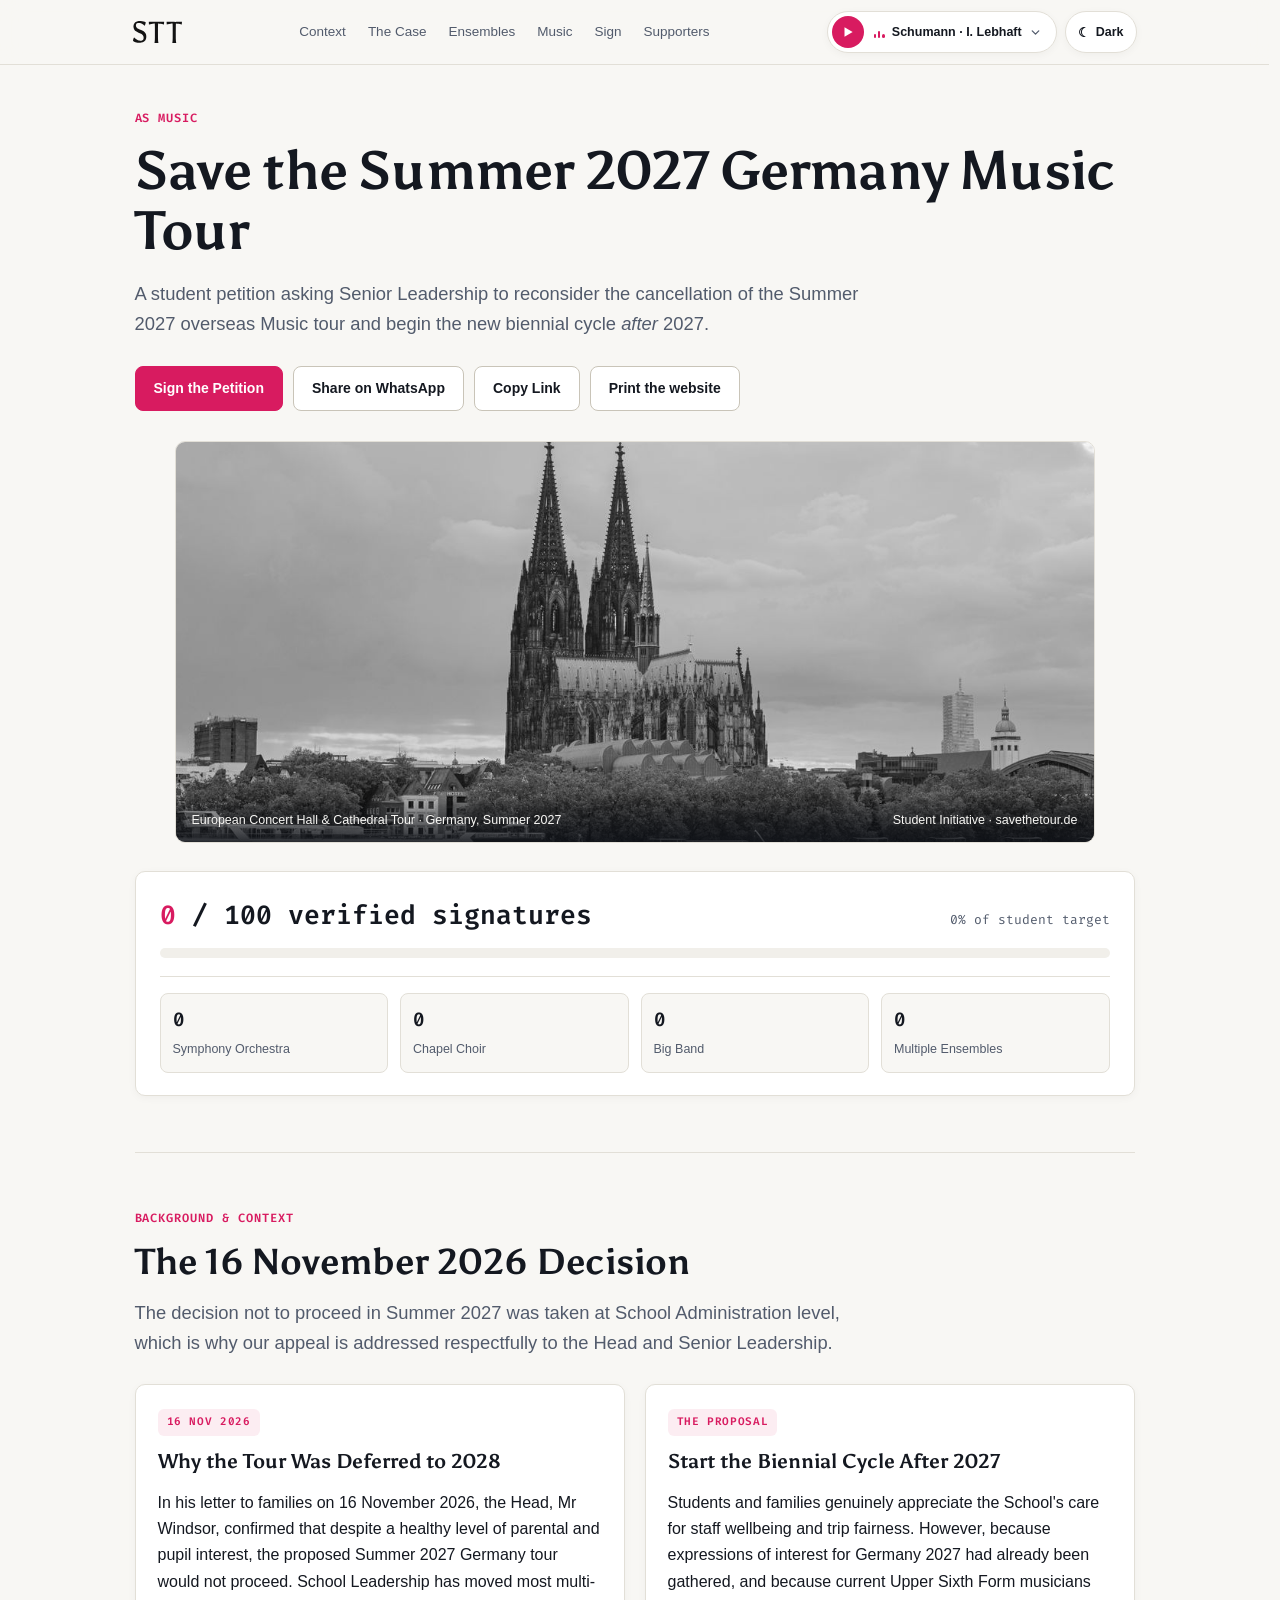
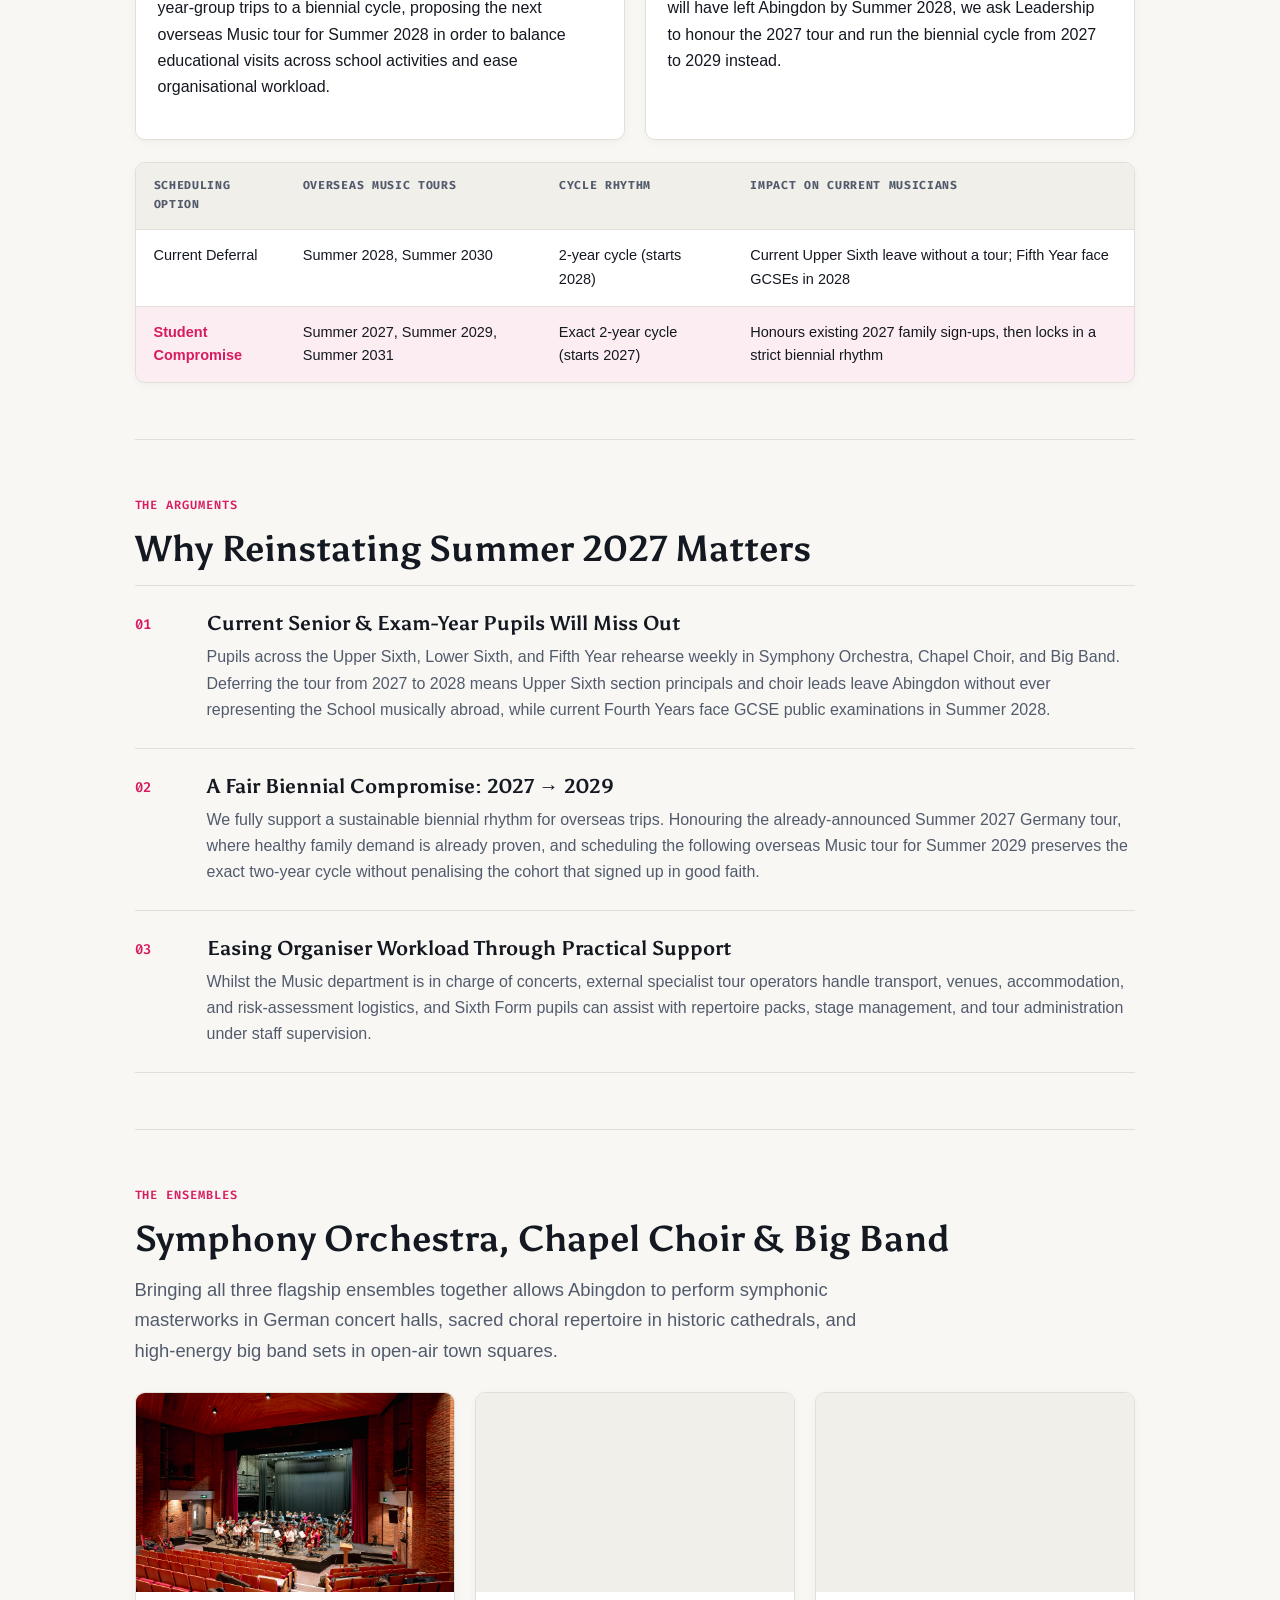
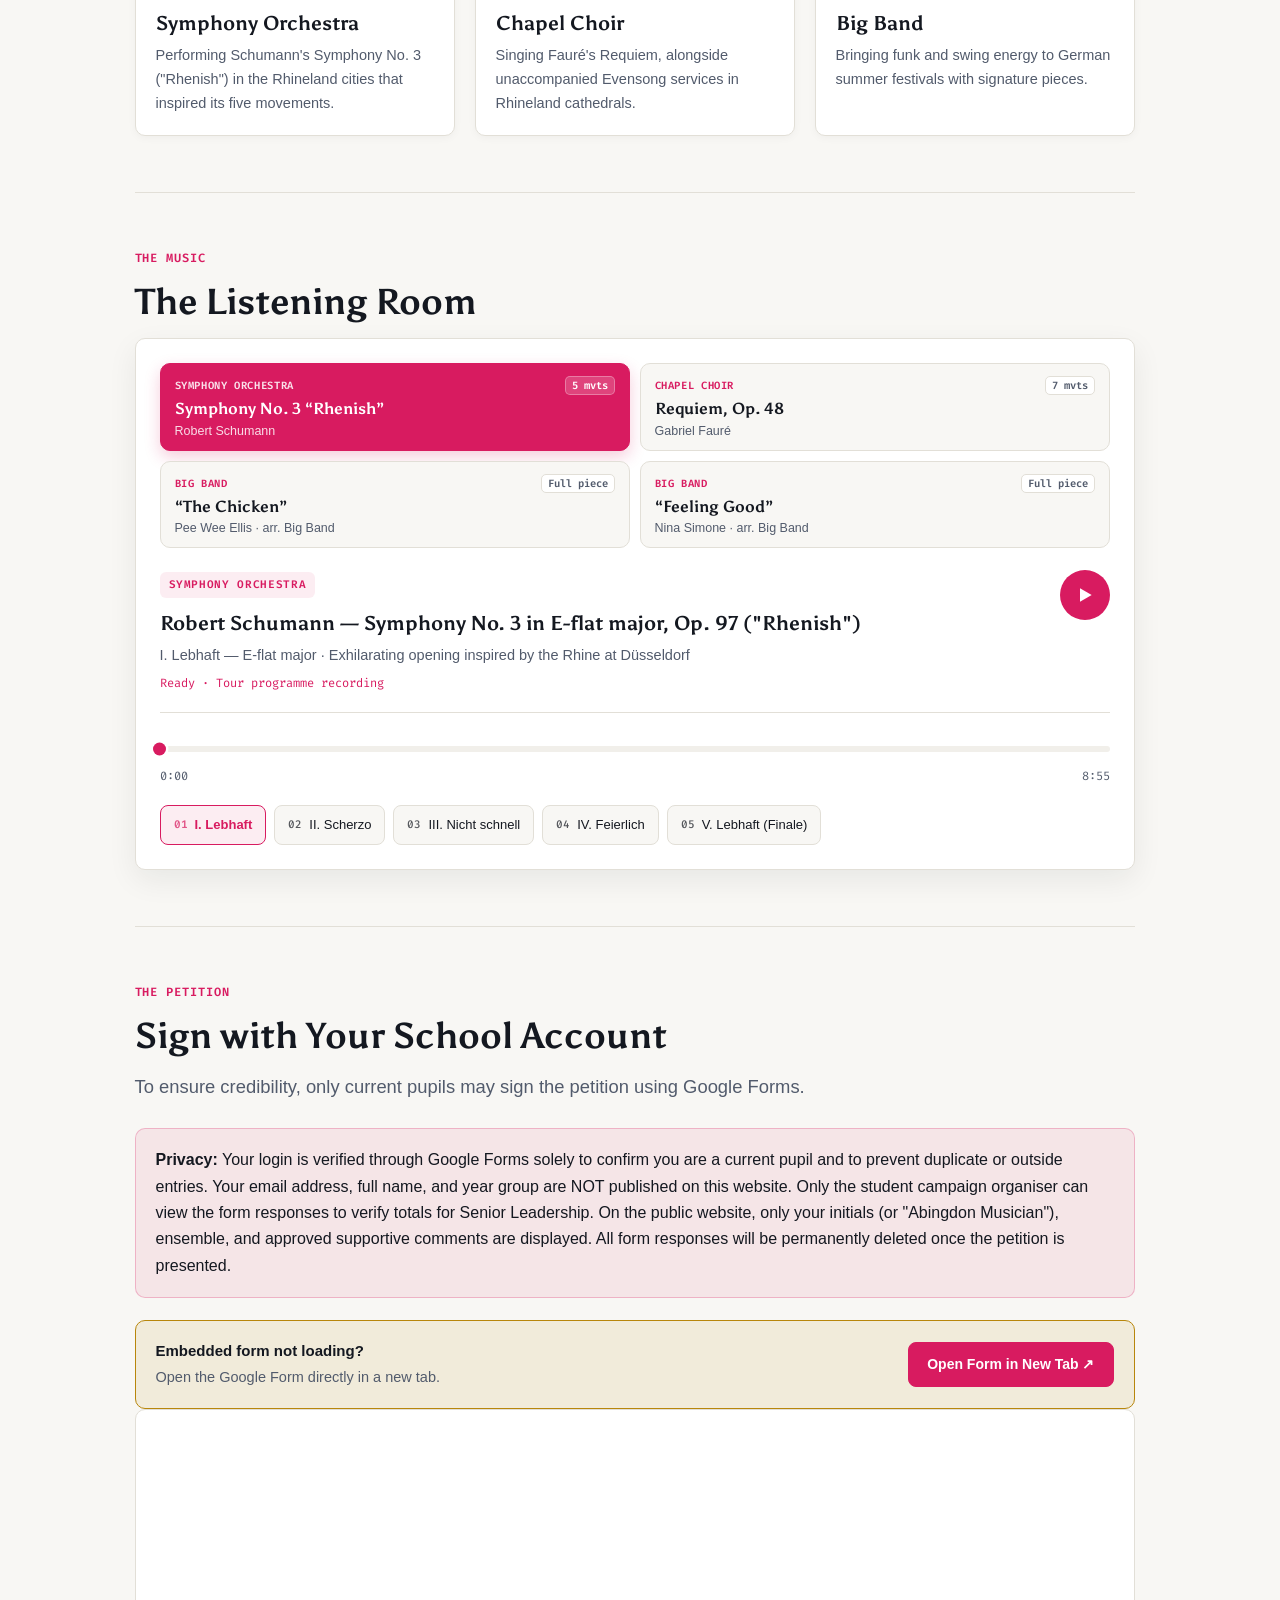
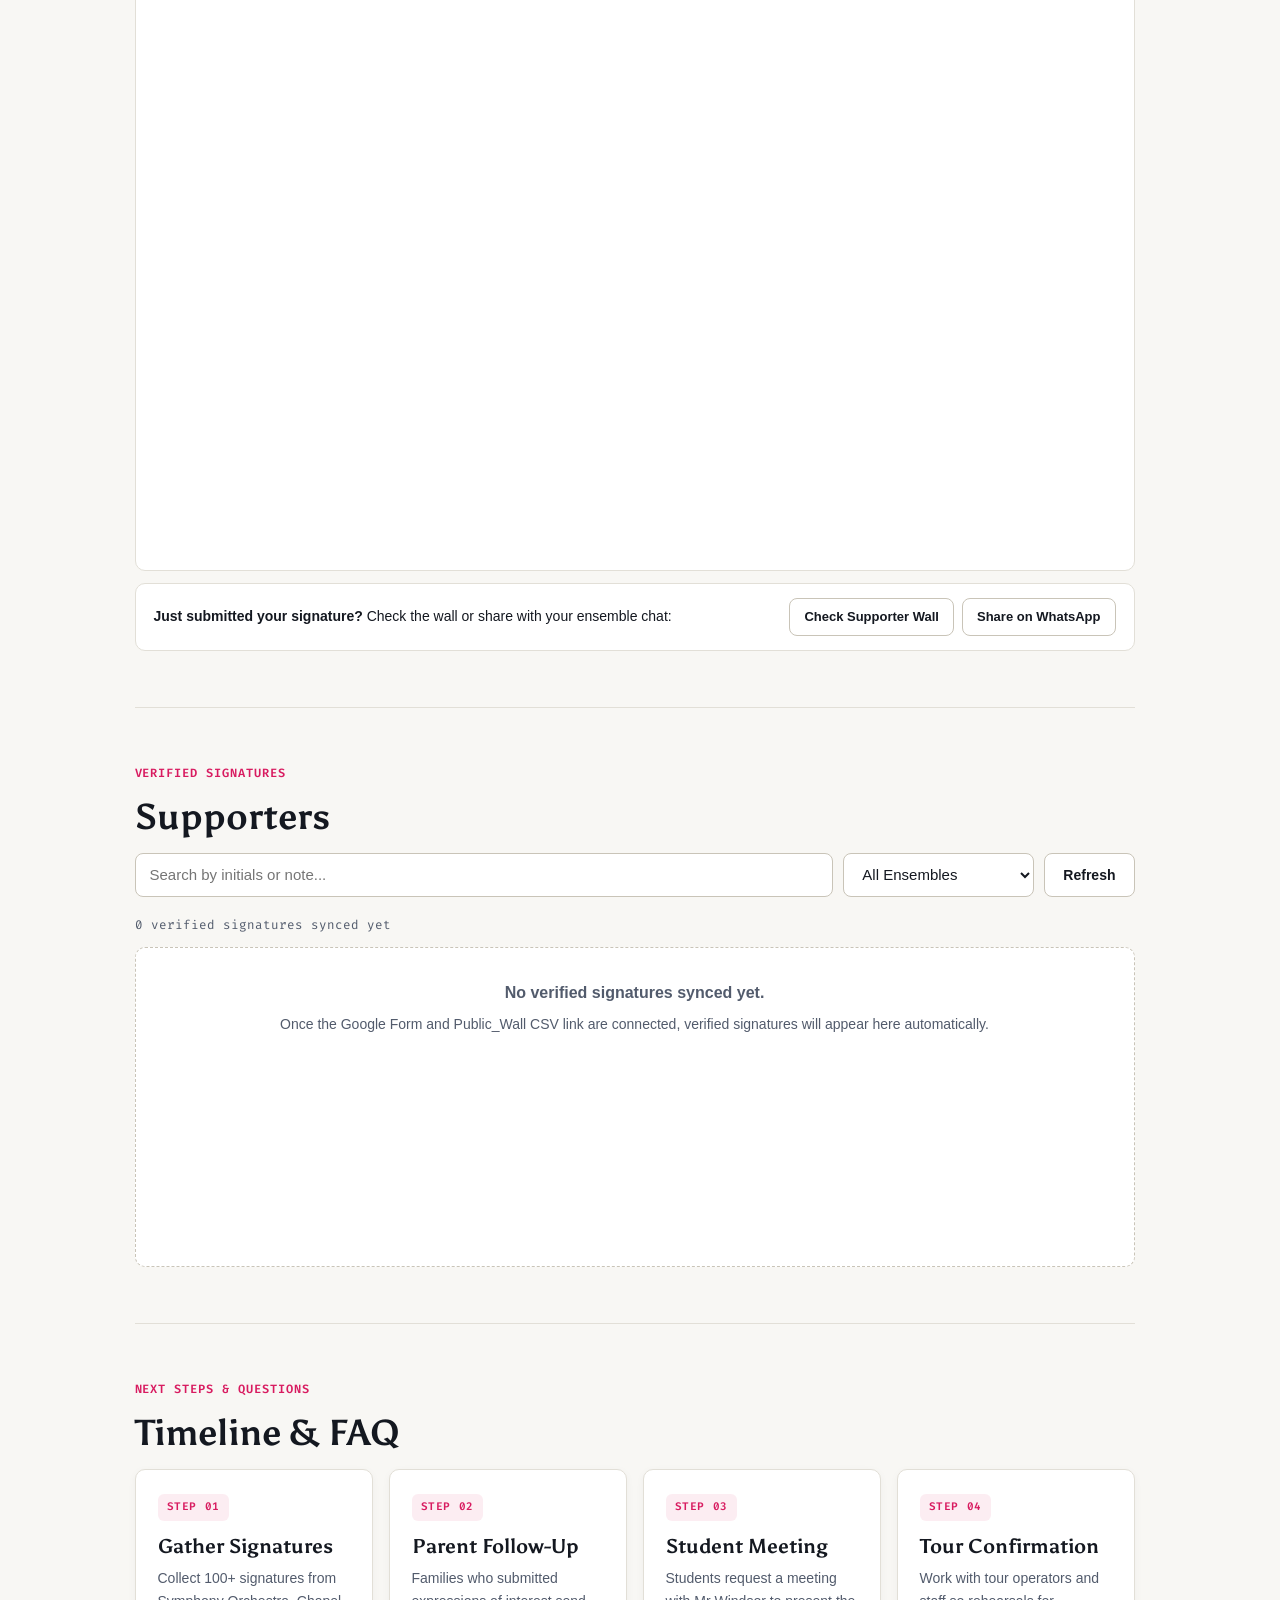
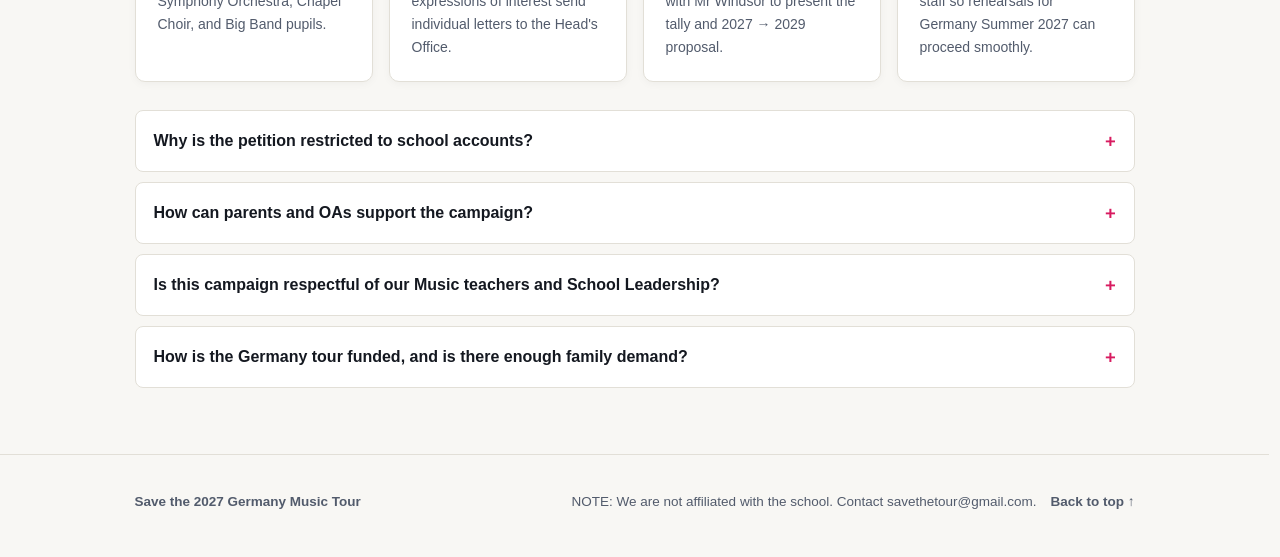
==== commit b9d38752: "Update index.html" ====
--- a/index.html
+++ b/index.html
@@ -2782,7 +2782,7 @@
 
       <details class="faq-item">
         <summary>How can parents and OAs support the campaign? <span>+</span></summary>
-        <p>Parents and OAs can send a polite, direct email or printed letter to Mr Mike Windsor's office (<code>heads.pa@abingdon.org.uk</code>) expressing their support for keeping Summer 2027 in place before beginning the biennial cycle.</p>
+        <p>Parents and OAs can send a polite, direct email to Mr Mike Windsor's office expressing their support for keeping Summer 2027 in place before beginning the biennial cycle.</p>
       </details>
 
       <details class="faq-item">
@@ -4036,7 +4036,7 @@
       document.getElementById("reset-letter-btn").addEventListener("click", () => {
         [1, 2, 3].forEach(num => {
           const el = document.getElementById("sender-field-" + num);
-          el.value = "";
+          if (el) el.value = "";
           storageHelper.set(`savethetour_${activeLetterKey}_f${num}`, "");
         });
         renderFormalLetter();
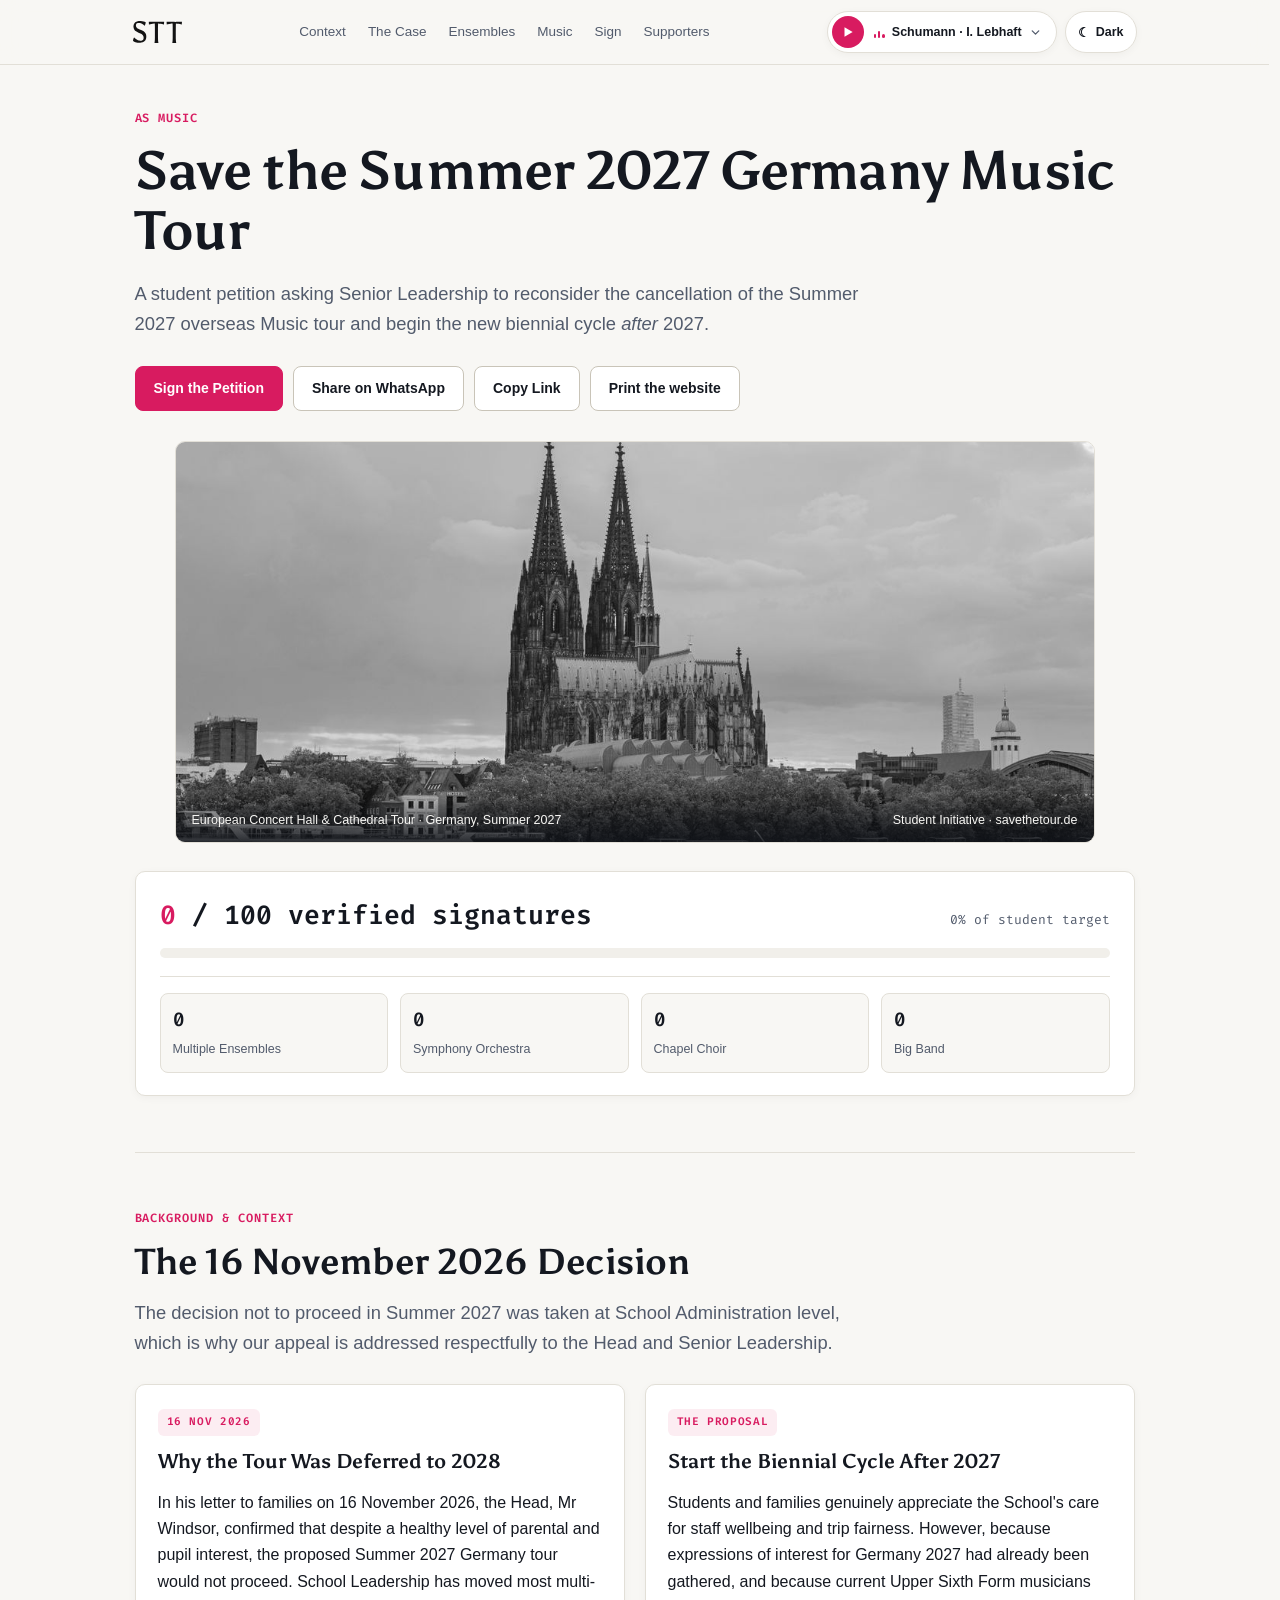
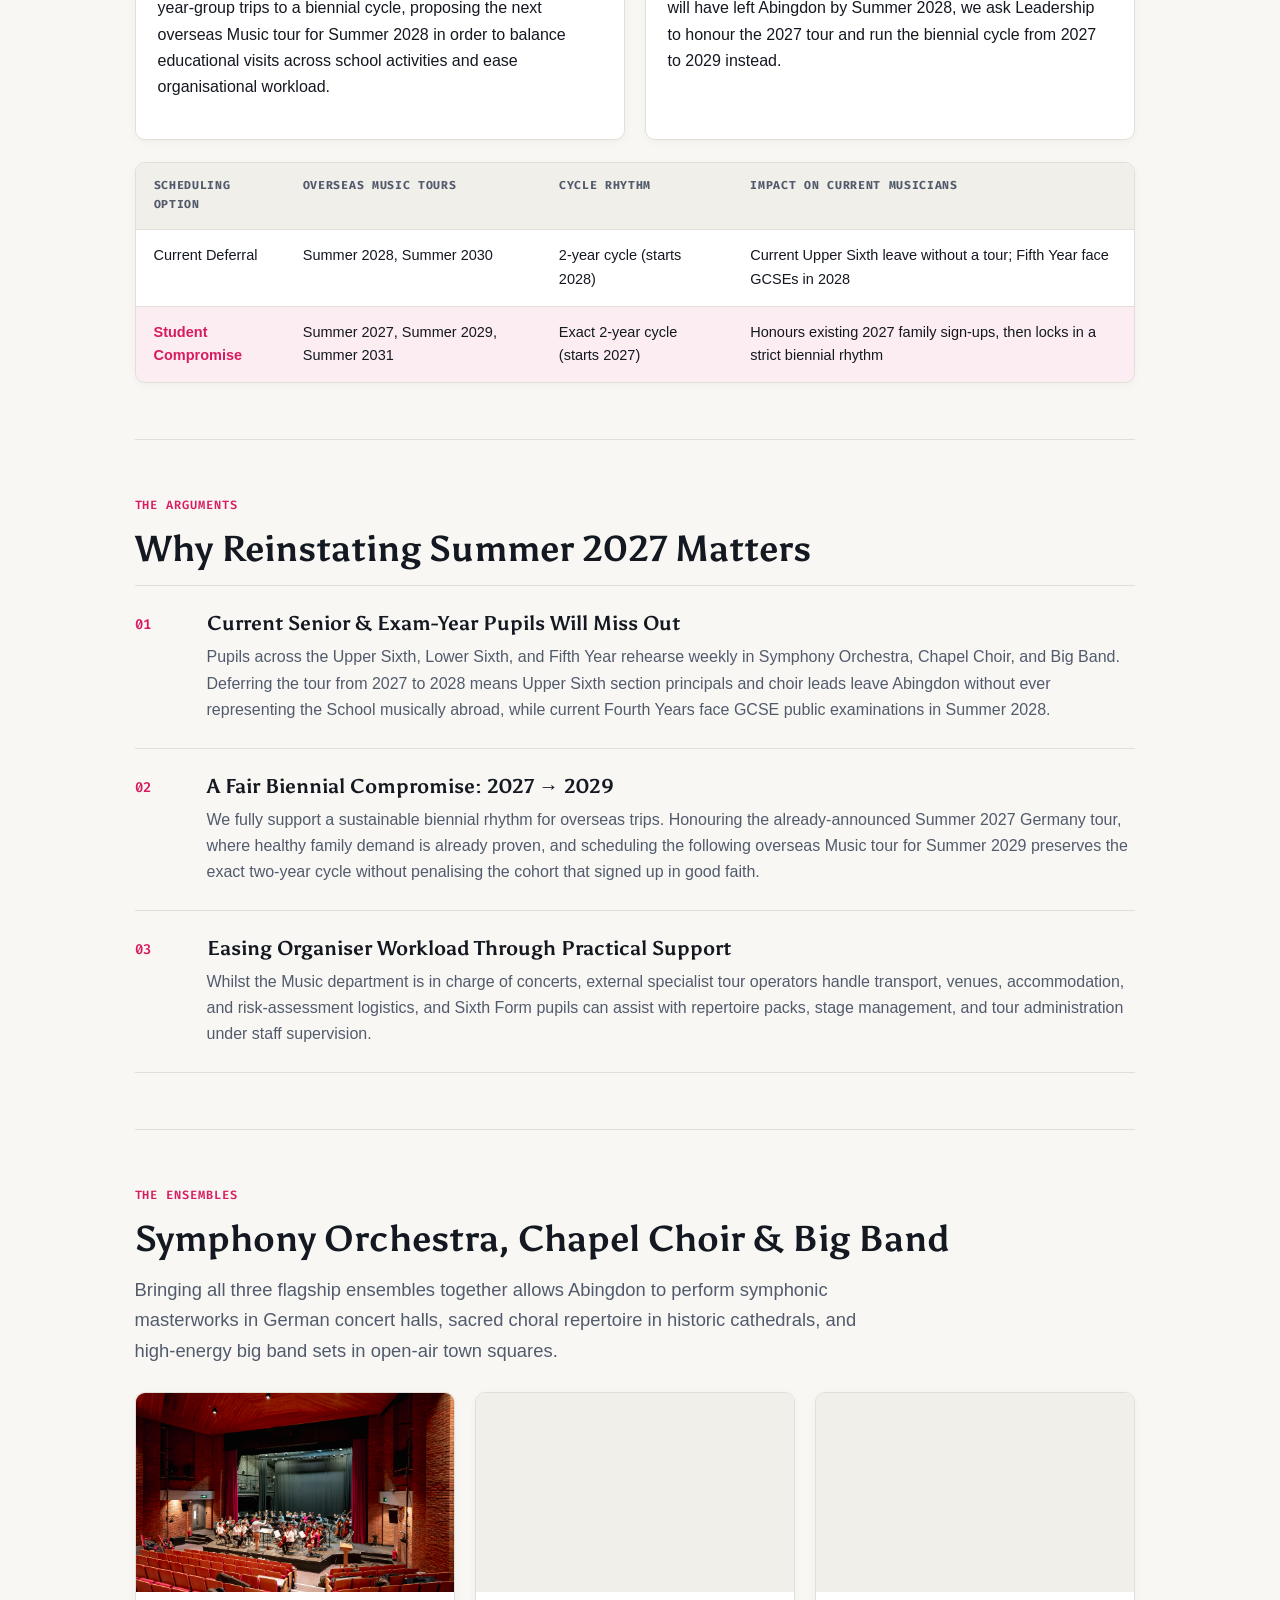
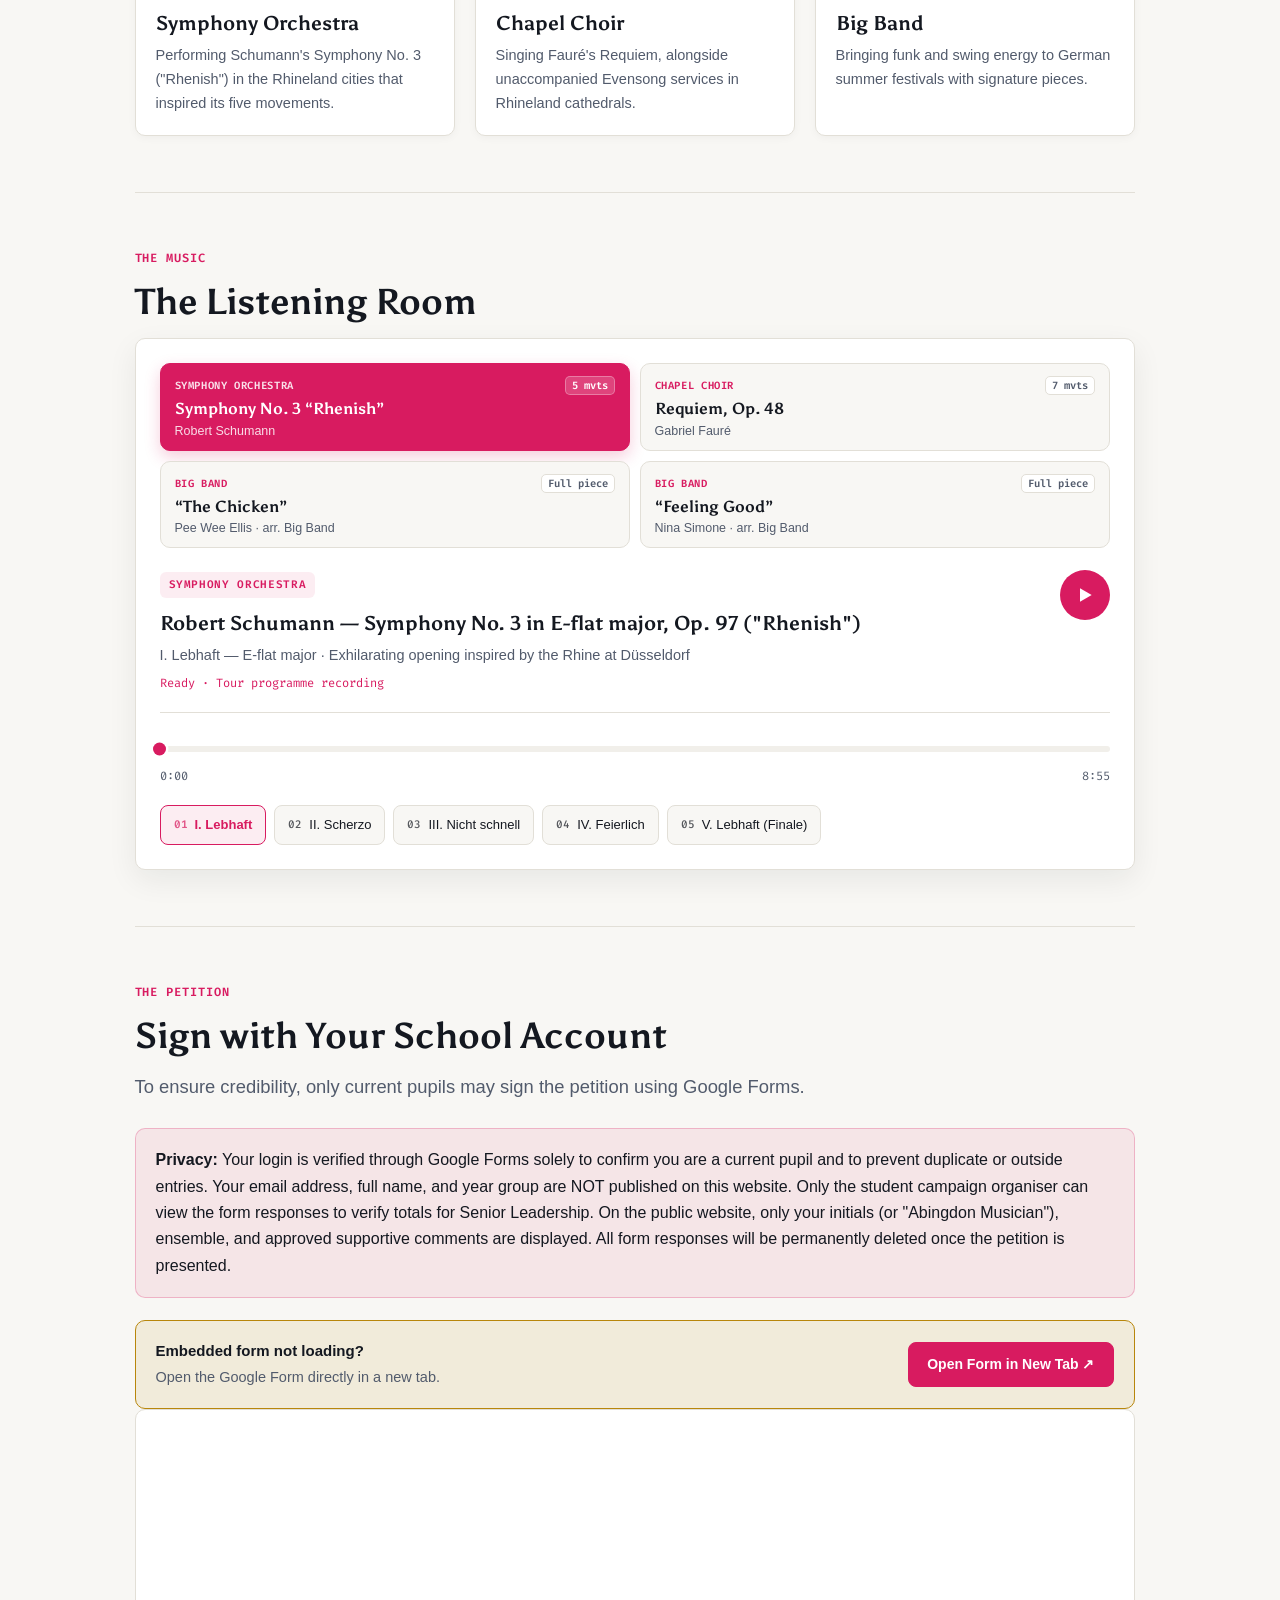
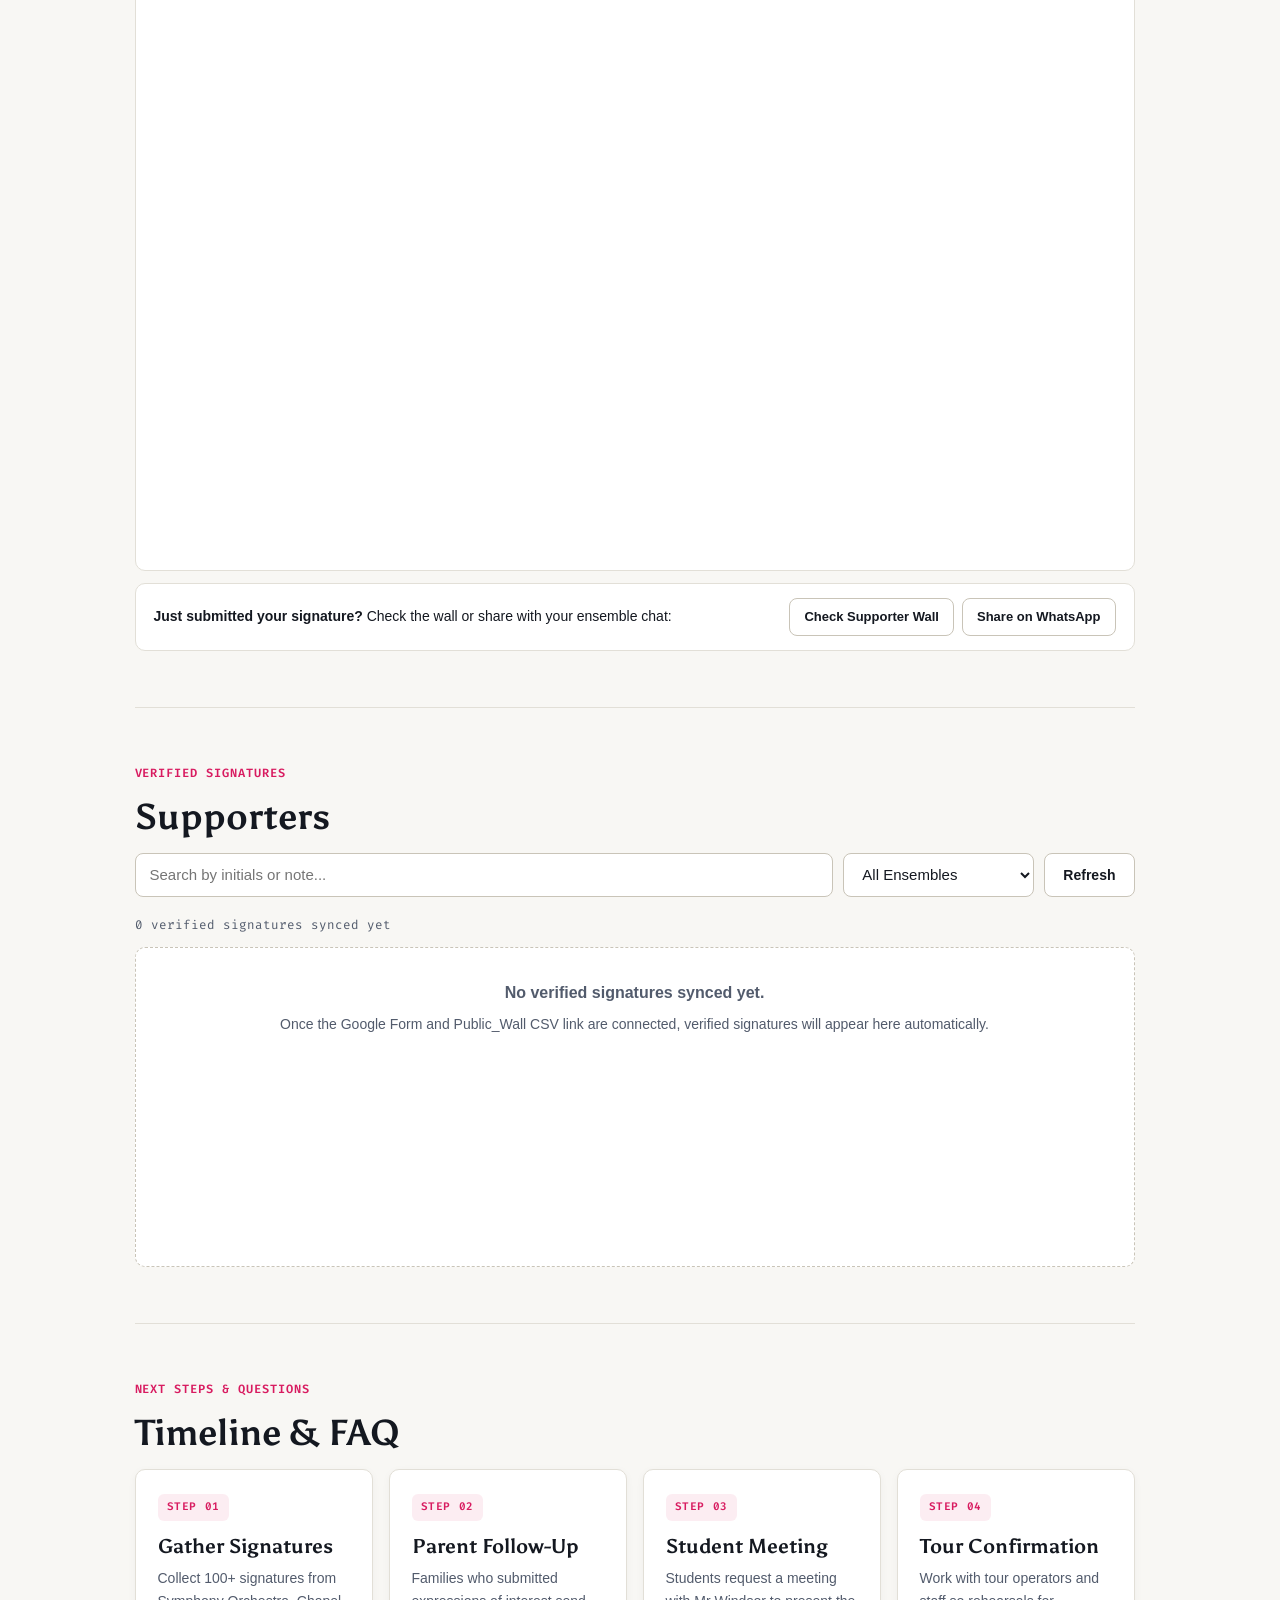
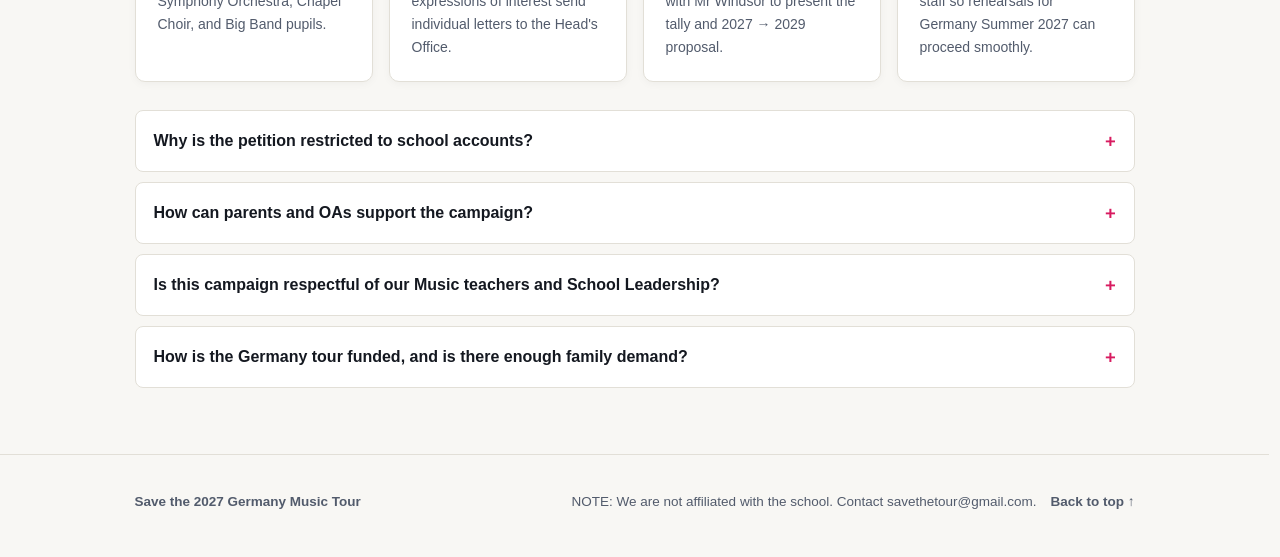
==== commit 07ed1572: "Update index.html" ====
--- a/index.html
+++ b/index.html
@@ -2394,6 +2394,10 @@
         </div>
         <div class="ensemble-stats">
           <div class="stat-box">
+            <span class="stat-num" id="count-multiple">0</span>
+            <span class="stat-label">Multiple Ensembles</span>
+          </div>
+          <div class="stat-box">
             <span class="stat-num" id="count-orchestra">0</span>
             <span class="stat-label">Symphony Orchestra</span>
           </div>
@@ -2404,10 +2408,6 @@
           <div class="stat-box">
             <span class="stat-num" id="count-bigband">0</span>
             <span class="stat-label">Big Band</span>
-          </div>
-          <div class="stat-box">
-            <span class="stat-num" id="count-multiple">0</span>
-            <span class="stat-label">Multiple Ensembles</span>
           </div>
         </div>
       </div>
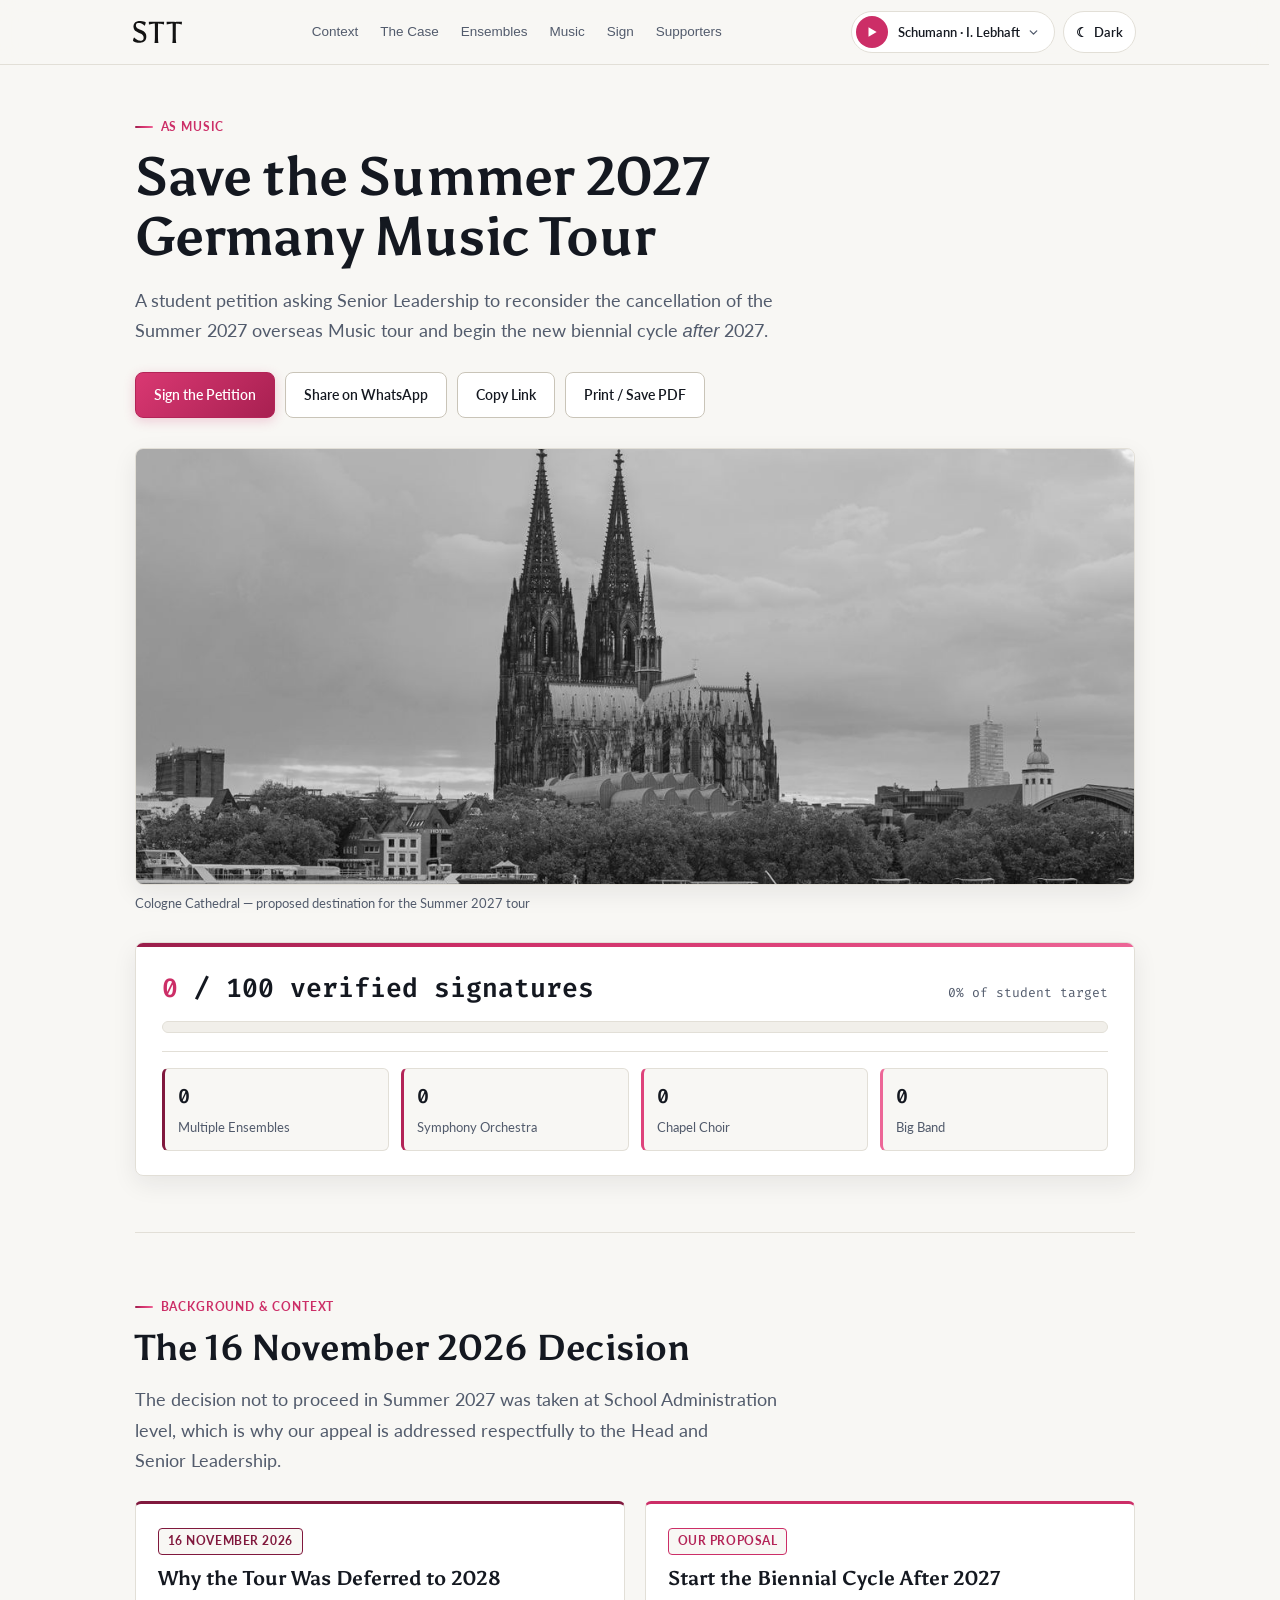
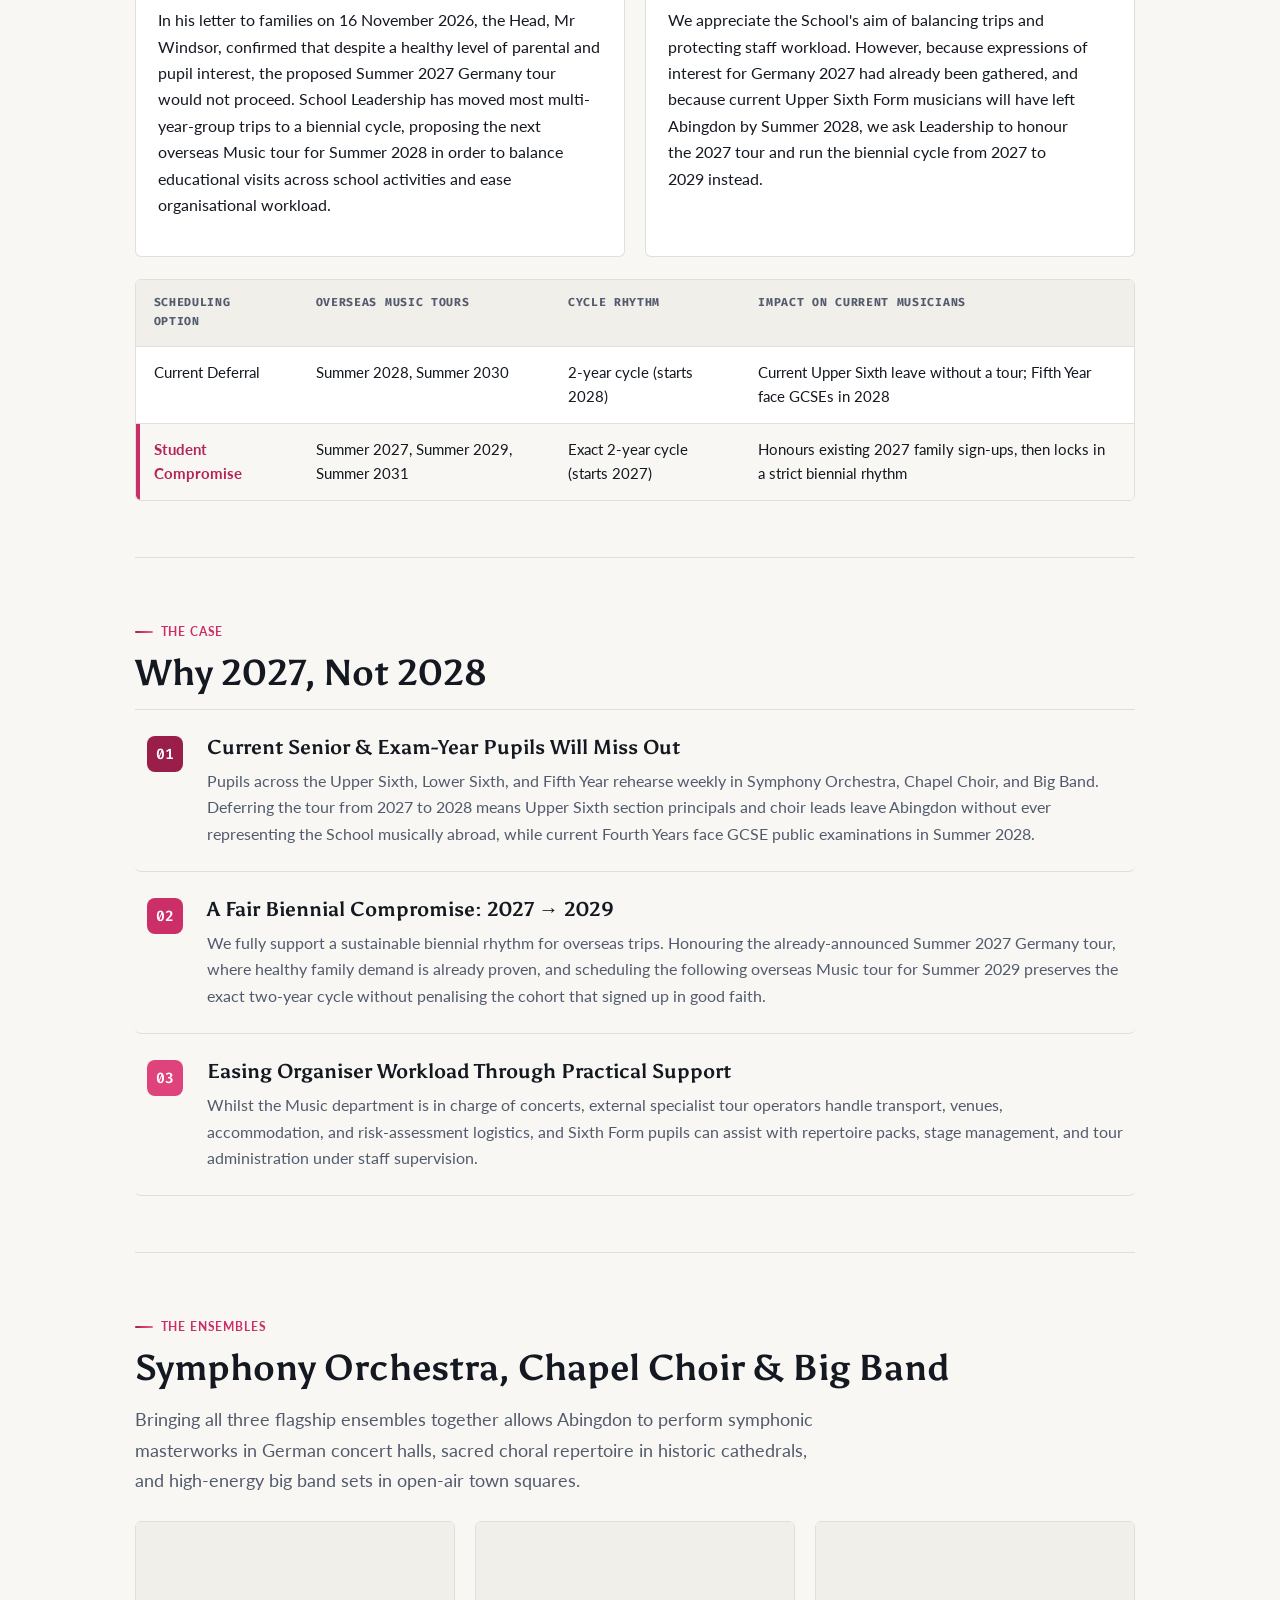
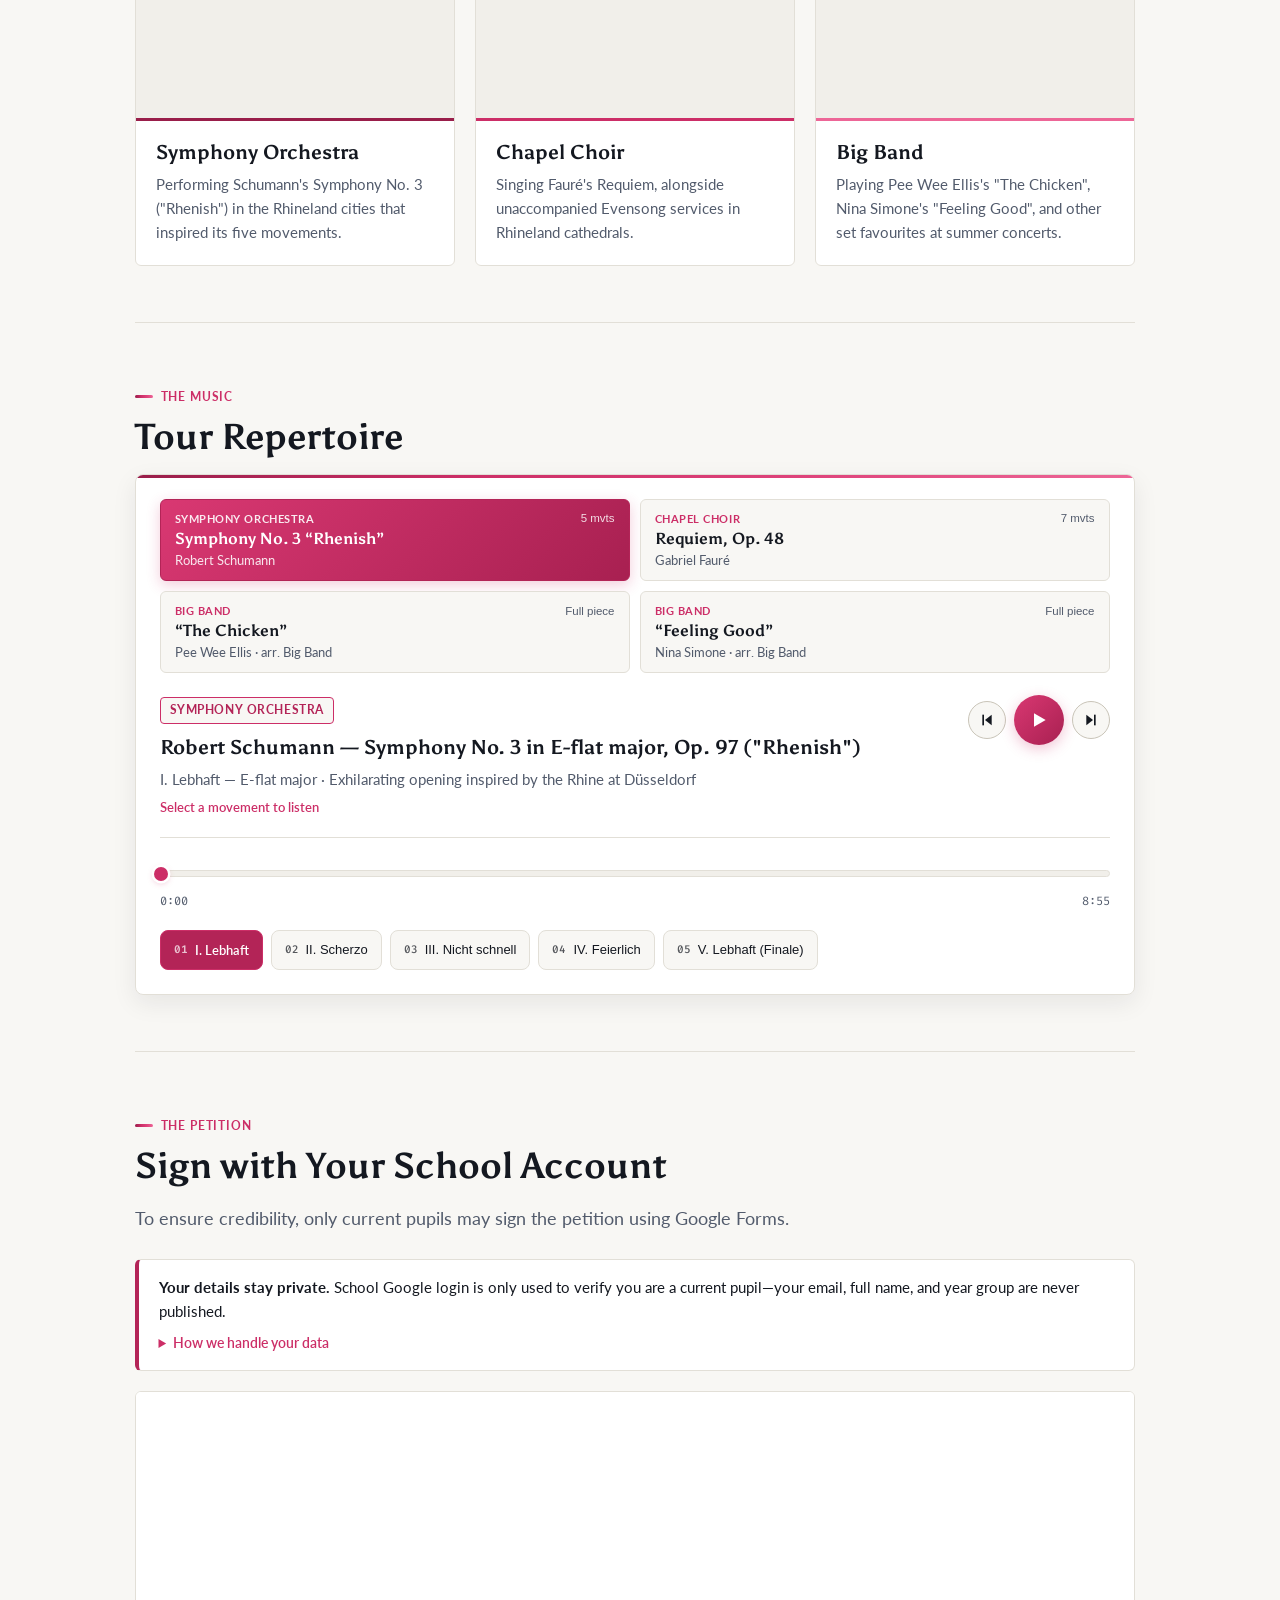
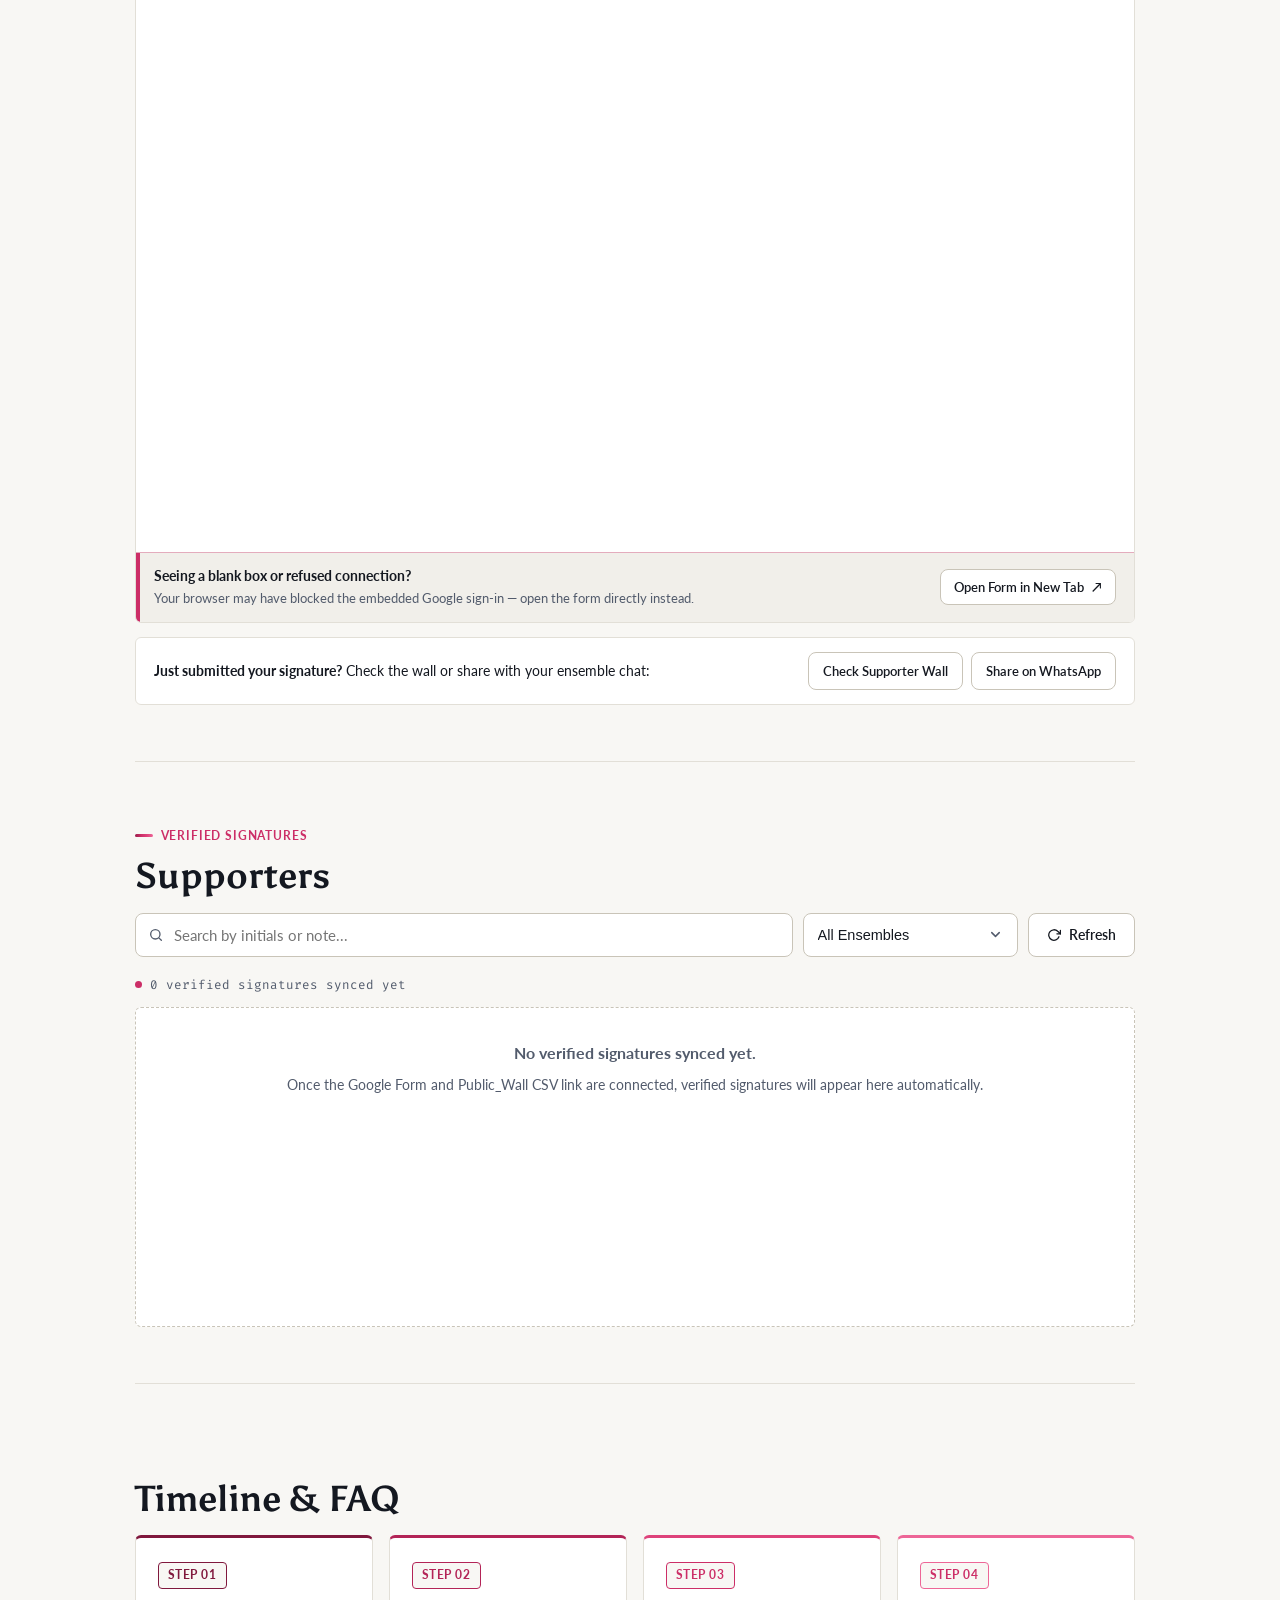
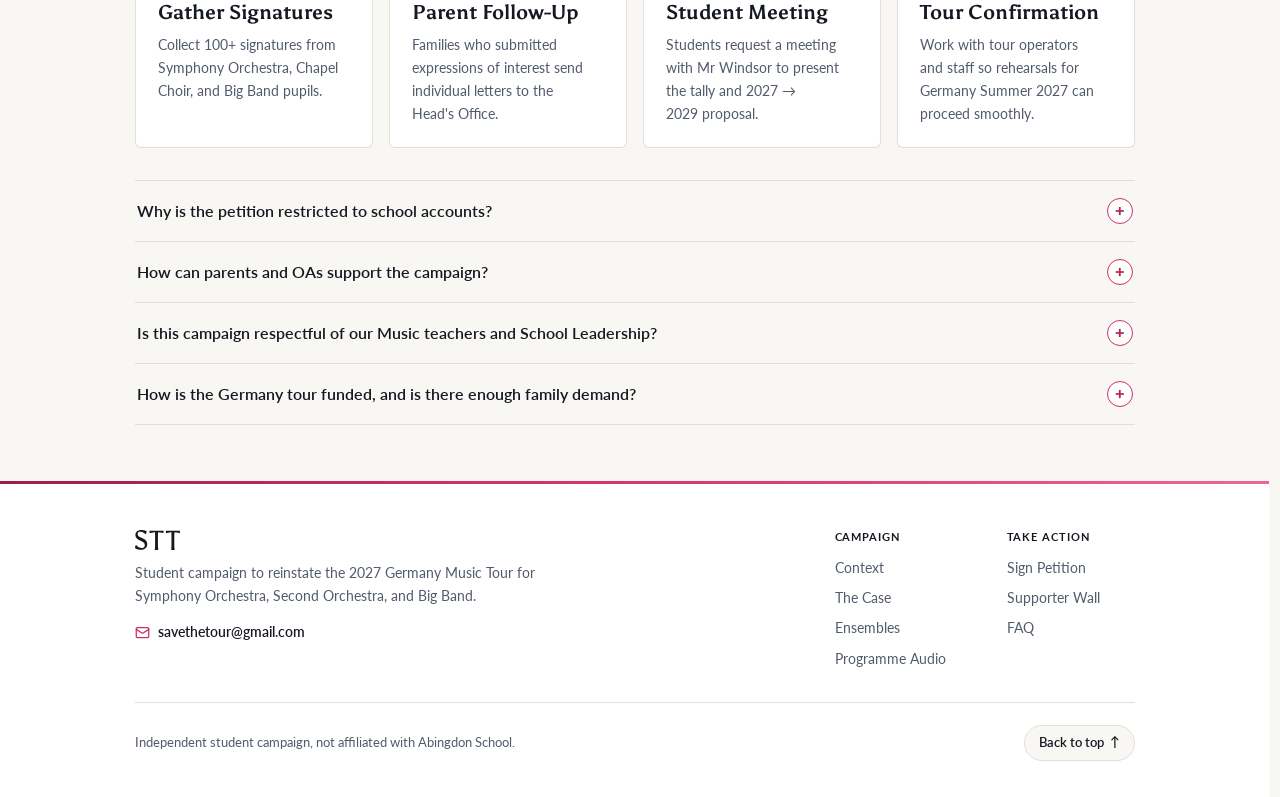
==== commit a04b7e3e: "Update index.html" ====
--- a/index.html
+++ b/index.html
@@ -45,18 +45,24 @@
       --ink-muted: #525B6C;
       --border: #E2DFD7;
       --border-strong: #C9C4B8;
-      --cerise: #D81B60;
-      --cerise-hover: #B8144F;
-      --cerise-soft: rgba(216, 27, 96, 0.08);
-      --brass: #B8860B;
-      --brass-soft: rgba(184, 134, 11, 0.11);
+      --cerise-900: #80183D;
+      --cerise-800: #991E4A;
+      --cerise-700: #B32457;
+      --cerise-600: #CC2E67;
+      --cerise-500: #DE437B;
+      --cerise-400: #ED6697;
+      --cerise: var(--cerise-600);
+      --cerise-hover: var(--cerise-700);
+      --cerise-gradient: linear-gradient(90deg, var(--cerise-800), var(--cerise-600), var(--cerise-500), var(--cerise-400));
+      --cerise-btn-gradient: linear-gradient(135deg, #D93872, #A82051);
+      --cerise-btn-hover: linear-gradient(135deg, #C22B61, #8C1A43);
       --header-bg: rgba(248, 247, 244, 0.92);
-      --shadow-sm: 0 2px 8px rgba(20, 24, 32, 0.04);
-      --shadow-md: 0 10px 30px rgba(20, 24, 32, 0.07);
+      --shadow-sm: none;
+      --shadow-md: 0 8px 24px rgba(20, 24, 32, 0.08);
       --font-serif: 'Asul', Georgia, serif;
-      --font-sans: 'Avenir', 'Avenir Next', 'Nunito Sans', -apple-system, BlinkMacSystemFont, 'Segoe UI', Roboto, sans-serif;
+      --font-sans: 'Avenir', 'Avenir Next', 'Lato', -apple-system, BlinkMacSystemFont, 'Segoe UI', sans-serif;
       --font-mono: 'Fira Code', ui-monospace, SFMono-Regular, Menlo, monospace;
-      --radius: 10px;
+      --radius: 6px;
       --max-w: 1040px;
     }
 
@@ -68,14 +74,20 @@
       --ink-muted: #A1AAB8;
       --border: #2A3242;
       --border-strong: #3C475C;
-      --cerise: #F04E86;
-      --cerise-hover: #FF6B9E;
-      --cerise-soft: rgba(240, 78, 134, 0.14);
-      --brass: #E0B446;
-      --brass-soft: rgba(224, 180, 70, 0.14);
+      --cerise-900: #991E4A;
+      --cerise-800: #B32457;
+      --cerise-700: #CC2E67;
+      --cerise-600: #DE437B;
+      --cerise-500: #EB5C90;
+      --cerise-400: #F57DA9;
+      --cerise: var(--cerise-500);
+      --cerise-hover: var(--cerise-400);
+      --cerise-gradient: linear-gradient(90deg, var(--cerise-800), var(--cerise-700), var(--cerise-500), var(--cerise-400));
+      --cerise-btn-gradient: linear-gradient(135deg, #E0467E, #AB2253);
+      --cerise-btn-hover: linear-gradient(135deg, #EB5C90, #C22B61);
       --header-bg: rgba(15, 18, 24, 0.92);
-      --shadow-sm: 0 2px 10px rgba(0, 0, 0, 0.25);
-      --shadow-md: 0 12px 32px rgba(0, 0, 0, 0.35);
+      --shadow-sm: none;
+      --shadow-md: 0 10px 28px rgba(0, 0, 0, 0.4);
     }
 
     *, *::before, *::after {
@@ -107,7 +119,7 @@
       font-size: 16px;
       line-height: 1.65;
       overflow-x: clip;
-      overflow-wrap: anywhere;
+      overflow-wrap: break-word;
       transition: background-color 0.2s ease, color 0.2s ease;
     }
 
@@ -121,7 +133,7 @@
     }
 
     ::-webkit-scrollbar-thumb {
-      background: linear-gradient(180deg, var(--cerise), var(--cerise-hover));
+      background: linear-gradient(180deg, var(--cerise-400), var(--cerise-500), var(--cerise-600), var(--cerise-700));
       border-radius: 999px;
       border: 3px solid var(--bg);
     }
@@ -164,13 +176,13 @@
       font-size: 0.87em;
       padding: 2px 6px;
       border-radius: 5px;
-      background: var(--cerise-soft);
-      color: var(--cerise);
-    }
-
-    .privacy-banner code {
-      background: var(--surface);
-      border: 1px solid rgba(216, 27, 96, 0.25);
+      background: var(--surface-subtle);
+      border: 1px solid var(--border);
+      color: var(--cerise-700);
+    }
+
+    :root[data-theme="dark"] code {
+      color: var(--cerise-400);
     }
 
     img {
@@ -205,9 +217,9 @@
       position: absolute;
       left: 0;
       bottom: -1px;
-      height: 2.5px;
+      height: 3px;
       width: 100%;
-      background: linear-gradient(90deg, var(--cerise), var(--brass));
+      background: var(--cerise-gradient);
       transform: scaleX(var(--scroll-scale, 0));
       transform-origin: left;
       will-change: transform;
@@ -217,7 +229,7 @@
     .header-inner {
       max-width: var(--max-w);
       margin: 0 auto;
-      padding: 10px max(18px, env(safe-area-inset-left, 18px)) 10px max(18px, env(safe-area-inset-right, 18px));
+      padding: 10px max(18px, env(safe-area-inset-right, 18px)) 10px max(18px, env(safe-area-inset-left, 18px));
       display: flex;
       align-items: center;
       justify-content: space-between;
@@ -303,7 +315,6 @@
 
     .mini-player.is-playing {
       border-color: var(--cerise);
-      box-shadow: 0 0 0 3px var(--cerise-soft);
     }
 
     .mini-play-btn {
@@ -373,12 +384,16 @@
     }
 
     .mini-eq {
-      display: inline-flex;
+      display: none;
       align-items: flex-end;
       gap: 2px;
       height: 12px;
       width: 11px;
       flex-shrink: 0;
+    }
+
+    .is-playing .mini-eq {
+      display: inline-flex;
     }
 
     .mini-eq span {
@@ -504,8 +519,9 @@
     }
 
     .popover-track-item.active {
-      border-color: var(--cerise);
-      background: var(--cerise-soft);
+      border-color: var(--cerise-600);
+      background: var(--surface);
+      box-shadow: inset 3px 0 0 var(--cerise-700);
     }
 
     .popover-track-info {
@@ -755,8 +771,9 @@
     }
 
     .drawer-track-btn.active {
-      border-color: var(--cerise);
-      background: var(--cerise-soft);
+      border-color: var(--cerise-600);
+      background: var(--surface);
+      box-shadow: inset 3px 0 0 var(--cerise-700);
     }
 
     .drawer-track-ens {
@@ -796,7 +813,7 @@
     .container {
       max-width: var(--max-w);
       margin: 0 auto;
-      padding: 0 max(20px, env(safe-area-inset-left, 20px)) 0 max(20px, env(safe-area-inset-right, 20px));
+      padding: 0 max(20px, env(safe-area-inset-right, 20px)) 0 max(20px, env(safe-area-inset-left, 20px));
     }
 
     section {
@@ -810,16 +827,25 @@
     }
 
     .eyebrow {
-      font-family: var(--font-mono);
+      display: inline-flex;
+      align-items: center;
+      gap: 8px;
+      font-family: var(--font-sans);
       font-size: 12px;
-      font-weight: 600;
-      letter-spacing: 0.08em;
+      font-weight: 700;
+      letter-spacing: 0.07em;
       text-transform: uppercase;
       color: var(--cerise);
-      margin: 0 0 12px;
-      display: flex;
-      align-items: center;
-      gap: 8px;
+      margin: 0 0 10px;
+    }
+
+    .eyebrow::before {
+      content: "";
+      width: 18px;
+      height: 2.5px;
+      border-radius: 999px;
+      background: var(--cerise-gradient);
+      flex-shrink: 0;
     }
 
     h1 {
@@ -828,6 +854,7 @@
       line-height: 1.12;
       font-weight: 700;
       letter-spacing: -0.015em;
+      text-wrap: balance;
       margin: 0 0 18px;
     }
 
@@ -836,6 +863,7 @@
       font-size: clamp(1.65rem, 3vw, 2.25rem);
       line-height: 1.2;
       font-weight: 700;
+      text-wrap: balance;
       margin: 0 0 14px;
     }
 
@@ -844,14 +872,20 @@
       font-size: 1.25rem;
       line-height: 1.3;
       font-weight: 600;
+      text-wrap: balance;
       margin: 0 0 8px;
     }
 
     .lead {
       font-size: clamp(1.02rem, 1.5vw, 1.15rem);
       color: var(--ink-muted);
-      max-width: 72ch;
+      max-width: 68ch;
+      text-wrap: pretty;
       margin: 0 0 26px;
+    }
+
+    p {
+      text-wrap: pretty;
     }
 
     .hero {
@@ -888,24 +922,34 @@
     }
 
     .btn-primary {
-      background: var(--cerise);
-      border-color: var(--cerise);
+      background: var(--cerise-btn-gradient);
+      border-color: var(--cerise-700);
       color: #FFFFFF;
+      box-shadow: 0 3px 12px rgba(204, 46, 103, 0.22);
     }
 
     .btn-primary:hover {
-      background: var(--cerise-hover);
-      border-color: var(--cerise-hover);
+      background: var(--cerise-btn-hover);
+      border-color: var(--cerise-800);
+      transform: translateY(-1px);
+      box-shadow: 0 6px 18px rgba(204, 46, 103, 0.32);
+    }
+
+    .btn-primary:active {
+      transform: translateY(0);
     }
 
     .hero-media {
-      position: relative;
-      border-radius: var(--radius);
+      margin: 0 0 28px;
+    }
+
+    .hero-media-frame {
+      border-radius: calc(var(--radius) + 2px);
       overflow: hidden;
       border: 1px solid var(--border);
       aspect-ratio: 16 / 7;
       background: var(--surface-subtle);
-      margin-bottom: 28px;
+      box-shadow: var(--shadow-md);
     }
 
     .hero-media img {
@@ -915,14 +959,9 @@
     }
 
     .hero-caption {
-      position: absolute;
-      bottom: 0;
-      left: 0;
-      right: 0;
-      padding: 12px 16px;
-      background: linear-gradient(to top, rgba(15, 18, 24, 0.84), rgba(15, 18, 24, 0));
-      color: #F8F7F4;
-      font-size: 12.5px;
+      margin-top: 8px;
+      color: var(--ink-muted);
+      font-size: 13px;
       display: flex;
       justify-content: space-between;
       align-items: center;
@@ -931,11 +970,23 @@
     }
 
     .counter-card {
+      position: relative;
       background: var(--surface);
       border: 1px solid var(--border);
-      border-radius: var(--radius);
-      padding: 22px 24px;
-      box-shadow: var(--shadow-sm);
+      border-radius: calc(var(--radius) + 2px);
+      padding: 24px 26px;
+      box-shadow: var(--shadow-md);
+      overflow: hidden;
+    }
+
+    .counter-card::before {
+      content: "";
+      position: absolute;
+      top: 0;
+      left: 0;
+      right: 0;
+      height: 3.5px;
+      background: var(--cerise-gradient);
     }
 
     .counter-top {
@@ -972,9 +1023,10 @@
 
     .progress-track {
       width: 100%;
-      height: 10px;
+      height: 12px;
       border-radius: 999px;
       background: var(--surface-subtle);
+      border: 1px solid var(--border);
       overflow: hidden;
       margin-bottom: 18px;
     }
@@ -982,9 +1034,10 @@
     .progress-fill {
       height: 100%;
       width: 0%;
-      background: linear-gradient(90deg, var(--cerise), var(--brass));
+      background: var(--cerise-gradient);
       border-radius: 999px;
-      transition: width 0.5s ease;
+      box-shadow: 0 0 10px rgba(204, 46, 103, 0.28);
+      transition: width 0.55s cubic-bezier(0.22, 1, 0.36, 1);
     }
 
     .ensemble-stats {
@@ -996,22 +1049,30 @@
     }
 
     .stat-box {
-      padding: 10px 12px;
-      border-radius: 8px;
+      padding: 11px 13px;
+      border-radius: var(--radius);
       background: var(--bg);
       border: 1px solid var(--border);
-      transition: border-color 0.18s ease;
-    }
+      border-left: 3px solid var(--cerise);
+      transition: border-color 0.15s ease, background-color 0.15s ease, transform 0.15s ease;
+    }
+
+    .stat-box:nth-child(1) { border-left-color: var(--cerise-900); }
+    .stat-box:nth-child(2) { border-left-color: var(--cerise-700); }
+    .stat-box:nth-child(3) { border-left-color: var(--cerise-500); }
+    .stat-box:nth-child(4) { border-left-color: var(--cerise-400); }
 
     .stat-box:hover {
-      border-color: var(--cerise);
+      border-color: rgba(204, 46, 103, 0.35);
+      background: var(--surface-subtle);
     }
 
     .stat-num {
       font-family: var(--font-mono);
       font-variant-numeric: tabular-nums;
-      font-size: 1.2rem;
+      font-size: 1.25rem;
       font-weight: 600;
+      color: var(--ink);
       display: block;
     }
 
@@ -1037,31 +1098,48 @@
       border: 1px solid var(--border);
       border-radius: var(--radius);
       padding: 22px;
-      box-shadow: var(--shadow-sm);
-      transition: border-color 0.18s ease;
+      transition: border-color 0.18s ease, transform 0.18s ease, box-shadow 0.18s ease;
     }
 
     .card:hover {
-      border-color: var(--cerise);
-    }
-
-    .badge {
+      border-color: rgba(204, 46, 103, 0.34);
+      box-shadow: var(--shadow-md);
+    }
+
+    .card-accent-cerise {
+      border-top: 3px solid var(--cerise-600);
+    }
+
+    .card-accent-deep {
+      border-top: 3px solid var(--cerise-900);
+    }
+
+    .card-kicker {
       display: inline-block;
-      font-family: var(--font-mono);
-      font-size: 11px;
-      font-weight: 600;
+      font-size: 11.5px;
+      font-weight: 700;
       text-transform: uppercase;
-      letter-spacing: 0.06em;
-      padding: 4px 9px;
-      border-radius: 6px;
-      background: var(--cerise-soft);
-      color: var(--cerise);
-      margin-bottom: 12px;
-    }
-
-    .badge-brass {
-      background: var(--brass-soft);
-      color: var(--brass);
+      letter-spacing: 0.05em;
+      padding: 3px 9px;
+      border-radius: 4px;
+      background: var(--bg);
+      border: 1px solid var(--cerise-600);
+      color: var(--cerise-700);
+      margin-bottom: 10px;
+    }
+
+    .card-kicker-deep {
+      border-color: var(--cerise-900);
+      color: var(--cerise-900);
+    }
+
+    :root[data-theme="dark"] .card-kicker {
+      color: var(--cerise-500);
+    }
+
+    :root[data-theme="dark"] .card-kicker-deep {
+      border-color: var(--cerise-700);
+      color: var(--cerise-400);
     }
 
     .case-list {
@@ -1070,19 +1148,46 @@
 
     .case-row {
       display: grid;
-      grid-template-columns: 56px 1fr;
+      grid-template-columns: 44px 1fr;
       gap: 16px;
-      padding: 24px 0;
+      padding: 24px 12px;
       border-bottom: 1px solid var(--border);
       align-items: start;
+      border-radius: var(--radius);
+      transition: background-color 0.16s ease;
+    }
+
+    .case-row:hover {
+      background: var(--surface);
     }
 
     .case-num {
+      width: 36px;
+      height: 36px;
+      border-radius: 8px;
+      background: var(--cerise-600);
+      border: 1px solid transparent;
+      display: inline-flex;
+      align-items: center;
+      justify-content: center;
       font-family: var(--font-mono);
-      font-size: 14px;
+      font-size: 0.92rem;
       font-weight: 600;
-      color: var(--cerise);
-      padding-top: 3px;
+      color: #FFFFFF;
+      line-height: 1;
+      margin-top: 2px;
+    }
+
+    .case-row:nth-child(1) .case-num {
+      background: var(--cerise-800);
+    }
+
+    .case-row:nth-child(2) .case-num {
+      background: var(--cerise-600);
+    }
+
+    .case-row:nth-child(3) .case-num {
+      background: var(--cerise-500);
     }
 
     .case-row p {
@@ -1097,19 +1202,39 @@
       overflow: hidden;
       display: flex;
       flex-direction: column;
-      box-shadow: var(--shadow-sm);
-      transition: border-color 0.18s ease;
+      transition: border-color 0.2s ease, transform 0.2s ease, box-shadow 0.2s ease;
     }
 
     .ensemble-card:hover {
-      border-color: var(--cerise);
+      border-color: var(--cerise-600);
+      transform: translateY(-3px);
+      box-shadow: var(--shadow-md);
+    }
+
+    .ensemble-img-wrap {
+      overflow: hidden;
+      aspect-ratio: 16 / 10;
+      background: var(--surface-subtle);
+      border-bottom: 3.5px solid var(--cerise-800);
+    }
+
+    .ensemble-card:nth-child(2) .ensemble-img-wrap {
+      border-bottom-color: var(--cerise-600);
+    }
+
+    .ensemble-card:nth-child(3) .ensemble-img-wrap {
+      border-bottom-color: var(--cerise-400);
     }
 
     .ensemble-card img {
       width: 100%;
-      aspect-ratio: 16 / 10;
+      height: 100%;
       object-fit: cover;
-      background: var(--surface-subtle);
+      transition: transform 0.35s ease;
+    }
+
+    .ensemble-card:hover img {
+      transform: scale(1.04);
     }
 
     .ensemble-card-body {
@@ -1124,11 +1249,23 @@
     }
 
     .listening-room {
+      position: relative;
       background: var(--surface);
       border: 1px solid var(--border);
-      border-radius: var(--radius);
+      border-radius: calc(var(--radius) + 2px);
       padding: 24px;
       box-shadow: var(--shadow-md);
+      overflow: hidden;
+    }
+
+    .listening-room::before {
+      content: "";
+      position: absolute;
+      top: 0;
+      left: 0;
+      right: 0;
+      height: 3.5px;
+      background: var(--cerise-gradient);
     }
 
     .work-tabs {
@@ -1141,7 +1278,7 @@
     .work-tab {
       min-height: 44px;
       padding: 12px 14px;
-      border-radius: 10px;
+      border-radius: var(--radius);
       border: 1px solid var(--border);
       background: var(--bg);
       color: var(--ink);
@@ -1149,7 +1286,7 @@
       font-weight: 600;
       text-align: left;
       cursor: pointer;
-      transition: border-color 0.15s ease, background-color 0.15s ease, transform 0.1s ease;
+      transition: border-color 0.15s ease, background-color 0.15s ease;
     }
 
     .work-tab:hover:not(.active) {
@@ -1158,10 +1295,10 @@
     }
 
     .work-tab.active {
-      background: var(--cerise);
-      border-color: var(--cerise);
+      background: var(--cerise-btn-gradient);
+      border-color: var(--cerise-700);
       color: #FFFFFF;
-      box-shadow: 0 6px 16px rgba(216, 27, 96, 0.22);
+      box-shadow: 0 4px 14px rgba(204, 46, 103, 0.24);
     }
 
     .work-card-tab {
@@ -1180,32 +1317,25 @@
     }
 
     .work-card-ens {
-      font-family: var(--font-mono);
-      font-size: 10.5px;
-      font-weight: 600;
+      font-size: 11px;
+      font-weight: 700;
       text-transform: uppercase;
-      letter-spacing: 0.06em;
+      letter-spacing: 0.05em;
       color: var(--cerise);
     }
 
     .work-tab.active .work-card-ens {
-      color: rgba(255, 255, 255, 0.88);
+      color: rgba(255, 255, 255, 0.9);
     }
 
     .work-card-count {
-      font-family: var(--font-mono);
-      font-size: 10.5px;
+      font-size: 11.5px;
+      font-weight: 500;
       color: var(--ink-muted);
-      padding: 2px 6px;
-      border-radius: 5px;
-      background: var(--surface);
-      border: 1px solid var(--border);
     }
 
     .work-tab.active .work-card-count {
-      background: rgba(255, 255, 255, 0.18);
-      border-color: rgba(255, 255, 255, 0.3);
-      color: #FFFFFF;
+      color: rgba(255, 255, 255, 0.85);
     }
 
     .work-card-title {
@@ -1217,12 +1347,12 @@
 
     .work-card-composer {
       font-size: 12.5px;
-      font-weight: 500;
+      font-weight: 400;
       color: var(--ink-muted);
     }
 
     .work-tab.active .work-card-composer {
-      color: rgba(255, 255, 255, 0.85);
+      color: rgba(255, 255, 255, 0.88);
     }
 
     .player-header {
@@ -1239,7 +1369,28 @@
     .player-controls {
       display: flex;
       align-items: center;
-      gap: 12px;
+      gap: 8px;
+    }
+
+    .step-circle {
+      width: 38px;
+      height: 38px;
+      border-radius: 50%;
+      border: 1px solid var(--border-strong);
+      background: var(--bg);
+      color: var(--ink);
+      display: inline-flex;
+      align-items: center;
+      justify-content: center;
+      cursor: pointer;
+      flex-shrink: 0;
+      transition: border-color 0.15s ease, background-color 0.15s ease, color 0.15s ease;
+    }
+
+    .step-circle:hover {
+      border-color: var(--cerise-600);
+      background: var(--surface-subtle);
+      color: var(--cerise-700);
     }
 
     .play-circle {
@@ -1247,19 +1398,21 @@
       height: 50px;
       border-radius: 50%;
       border: none;
-      background: var(--cerise);
+      background: var(--cerise-btn-gradient);
       color: #FFFFFF;
       display: inline-flex;
       align-items: center;
       justify-content: center;
       cursor: pointer;
       flex-shrink: 0;
-      transition: background-color 0.15s ease, transform 0.1s ease;
+      box-shadow: 0 4px 14px rgba(204, 46, 103, 0.28);
+      transition: background-color 0.15s ease, transform 0.12s ease, box-shadow 0.15s ease;
     }
 
     .play-circle:hover {
       background: var(--cerise-hover);
-      transform: scale(1.03);
+      transform: scale(1.05);
+      box-shadow: 0 5px 16px rgba(204, 46, 103, 0.34);
     }
 
     .scrubber-wrap {
@@ -1277,8 +1430,9 @@
 
     .scrubber-bar {
       width: 100%;
-      height: 6px;
+      height: 7px;
       background: var(--surface-subtle);
+      border: 1px solid var(--border);
       border-radius: 999px;
       position: relative;
     }
@@ -1286,7 +1440,7 @@
     .scrubber-progress {
       height: 100%;
       width: 0%;
-      background: var(--cerise);
+      background: var(--cerise-gradient);
       border-radius: 999px;
       position: relative;
     }
@@ -1294,15 +1448,15 @@
     .scrubber-progress::after {
       content: "";
       position: absolute;
-      right: -6px;
+      right: -7px;
       top: 50%;
       transform: translateY(-50%);
-      width: 13px;
-      height: 13px;
+      width: 14px;
+      height: 14px;
       border-radius: 50%;
       background: var(--cerise);
-      box-shadow: 0 0 0 2.5px var(--surface);
-      transition: transform 0.12s ease;
+      box-shadow: 0 0 0 2.5px var(--surface), 0 2px 6px rgba(204, 46, 103, 0.35);
+      transition: transform 0.12s ease, background-color 0.12s ease;
     }
 
     .scrubber-hitzone:hover .scrubber-progress::after,
@@ -1347,9 +1501,9 @@
     }
 
     .mvt-btn.active {
-      border-color: var(--cerise);
-      background: var(--cerise-soft);
-      color: var(--cerise);
+      border-color: var(--cerise-600);
+      background: var(--cerise-700);
+      color: #FFFFFF;
       font-weight: 600;
     }
 
@@ -1360,27 +1514,61 @@
     }
 
     .privacy-banner {
-      display: flex;
-      align-items: flex-start;
-      gap: 14px;
-      padding: 18px 20px;
+      padding: 16px 20px;
       border-radius: var(--radius);
-      background: var(--cerise-soft);
-      border: 1px solid rgba(216, 27, 96, 0.25);
-      margin-bottom: 22px;
+      background: var(--surface);
+      border: 1px solid var(--border);
+      border-left: 4px solid var(--cerise-700);
+      margin-bottom: 20px;
+      font-size: 14.5px;
+    }
+
+    .privacy-banner details {
+      margin-top: 8px;
+    }
+
+    .privacy-banner summary {
+      cursor: pointer;
+      font-weight: 600;
+      color: var(--cerise);
+      font-size: 13.5px;
+    }
+
+    .privacy-banner details p {
+      margin: 8px 0 0;
+      font-size: 14px;
+      color: var(--ink-muted);
     }
 
     .form-frame-box {
+      position: relative;
       background: var(--surface);
       border: 1px solid var(--border);
       border-radius: var(--radius);
       overflow: hidden;
       min-height: 760px;
       display: flex;
-      align-items: center;
+      flex-direction: column;
+      margin-bottom: 14px;
+      transition: border-color 0.2s ease, min-height 0.25s ease;
+    }
+
+    .form-frame-box.is-compact {
+      min-height: 0;
+    }
+
+    .form-embed-stage {
+      position: relative;
+      flex: 1;
+      min-height: 760px;
+      display: flex;
+      align-items: stretch;
       justify-content: center;
-      padding: 28px;
-      text-align: center;
+      background: var(--surface);
+    }
+
+    .form-frame-box.is-compact .form-embed-stage {
+      display: none;
     }
 
     .form-frame-box iframe {
@@ -1388,40 +1576,152 @@
       height: 760px;
       border: 0;
       display: block;
-    }
-
-    .form-fallback-box {
+      opacity: 0;
+      transition: opacity 0.28s ease;
+    }
+
+    .form-frame-box.is-loaded iframe {
+      opacity: 1;
+    }
+
+    .form-loading-overlay {
+      position: absolute;
+      inset: 0;
+      display: flex;
+      flex-direction: column;
+      align-items: center;
+      justify-content: center;
+      gap: 12px;
+      padding: 28px;
+      text-align: center;
+      background: var(--surface);
+      z-index: 2;
+      transition: opacity 0.24s ease, visibility 0.24s ease;
+    }
+
+    .form-frame-box.is-loaded .form-loading-overlay {
+      opacity: 0;
+      visibility: hidden;
+      pointer-events: none;
+    }
+
+    .form-spinner {
+      width: 30px;
+      height: 30px;
+      border-radius: 50%;
+      border: 2.5px solid var(--border);
+      border-top-color: var(--cerise);
+      animation: spin360 0.8s linear infinite;
+    }
+
+    .form-loading-title {
+      font-weight: 700;
+      font-size: 15px;
+      color: var(--ink);
+    }
+
+    .form-loading-sub {
+      font-size: 13.5px;
+      color: var(--ink-muted);
+      max-width: 42ch;
+      margin: 0;
+    }
+
+    .form-fallback-card {
+      display: none;
+      flex-direction: column;
+      align-items: center;
+      justify-content: center;
+      text-align: center;
+      padding: 40px 26px;
+      gap: 10px;
+      border-top: 3.5px solid var(--cerise);
+      background: var(--surface);
+    }
+
+    .form-frame-box.is-compact .form-fallback-card {
+      display: flex;
+      animation: faqReveal 0.28s cubic-bezier(0.22, 1, 0.36, 1);
+    }
+
+    .form-fallback-icon {
+      width: 44px;
+      height: 44px;
+      border-radius: 50%;
+      background: var(--bg);
+      border: 1px solid var(--border-strong);
+      color: var(--cerise);
+      display: inline-flex;
+      align-items: center;
+      justify-content: center;
+      margin-bottom: 4px;
+    }
+
+    .form-fallback-card h3 {
+      margin: 0;
+      font-size: 1.25rem;
+    }
+
+    .form-fallback-card p {
+      margin: 0 0 8px;
+      max-width: 48ch;
+      font-size: 14.5px;
+      color: var(--ink-muted);
+    }
+
+    .form-fallback-actions {
+      display: flex;
+      flex-wrap: wrap;
+      justify-content: center;
+      gap: 10px;
+      margin-top: 4px;
+    }
+
+    .form-dock-bar {
       display: flex;
       align-items: center;
       justify-content: space-between;
       flex-wrap: wrap;
-      gap: 14px;
-      padding: 18px 20px;
-      margin-top: 20px;
-      border-radius: var(--radius);
-      background: var(--brass-soft);
-      border: 1.5px solid var(--brass);
-    }
-
-    .form-fallback-text {
+      gap: 10px 14px;
+      padding: 12px 18px;
+      border-top: 1px solid var(--border);
+      background: var(--bg);
+      font-size: 13.5px;
+      transition: background-color 0.2s ease, border-color 0.2s ease;
+    }
+
+    .form-frame-box.is-compact .form-dock-bar {
+      display: none;
+    }
+
+    .form-dock-bar.is-highlighted {
+      border-top-color: rgba(204, 46, 103, 0.35);
+      box-shadow: inset 4px 0 0 var(--cerise);
+      background: var(--surface-subtle);
+    }
+
+    .form-dock-text {
       display: flex;
       flex-direction: column;
-      gap: 2px;
-      font-size: 14.5px;
-    }
-
-    .form-fallback-text strong {
+      gap: 1px;
+    }
+
+    .form-dock-text strong {
       color: var(--ink);
-      font-size: 15px;
-    }
-
-    .form-fallback-text span {
+      font-size: 13.5px;
+    }
+
+    .form-dock-text span {
       color: var(--ink-muted);
-    }
-
-    .form-fallback-box .btn-primary {
+      font-size: 13px;
+    }
+
+    .form-dock-bar .btn {
       flex-shrink: 0;
       white-space: nowrap;
+      min-height: 36px;
+      padding: 6px 13px;
+      font-size: 13px;
     }
 
     .post-sign-bar {
@@ -1431,7 +1731,6 @@
       flex-wrap: wrap;
       gap: 12px;
       padding: 14px 18px;
-      margin-top: 12px;
       border-radius: var(--radius);
       background: var(--surface);
       border: 1px solid var(--border);
@@ -1499,12 +1798,17 @@
     }
 
     .cycle-table tr.row-highlight {
-      background: var(--cerise-soft);
+      background: var(--bg);
+      box-shadow: inset 4px 0 0 var(--cerise-600);
     }
 
     .cycle-table tr.row-highlight td:first-child {
       font-weight: 700;
-      color: var(--cerise);
+      color: var(--cerise-700);
+    }
+
+    :root[data-theme="dark"] .cycle-table tr.row-highlight td:first-child {
+      color: var(--cerise-400);
     }
 
     .print-repertoire-list {
@@ -1554,32 +1858,51 @@
     .supporter-item {
       background: var(--surface);
       border: 1px solid var(--border);
-      border-radius: 8px;
+      border-left: 3px solid var(--cerise);
+      border-radius: var(--radius);
       padding: 14px 16px;
-      transition: border-color 0.15s ease;
-    }
+      transition: border-color 0.15s ease, transform 0.15s ease;
+    }
+
+    .supporter-item:nth-child(5n+1) { border-left-color: var(--cerise-900); }
+    .supporter-item:nth-child(5n+2) { border-left-color: var(--cerise-800); }
+    .supporter-item:nth-child(5n+3) { border-left-color: var(--cerise-700); }
+    .supporter-item:nth-child(5n+4) { border-left-color: var(--cerise-600); }
+    .supporter-item:nth-child(5n+5) { border-left-color: var(--cerise-400); }
 
     .supporter-item:hover {
-      border-color: var(--cerise);
+      border-color: var(--border-strong);
+      border-left-color: var(--cerise);
+      transform: translateY(-1px);
     }
 
     .supporter-head {
       display: flex;
       justify-content: space-between;
-      align-items: baseline;
-      gap: 8px;
+      align-items: center;
+      flex-wrap: wrap;
+      gap: 6px;
       margin-bottom: 4px;
     }
 
     .supporter-name {
-      font-weight: 600;
+      font-weight: 700;
       font-size: 14.5px;
     }
 
     .supporter-meta {
       font-family: var(--font-mono);
-      font-size: 11.5px;
-      color: var(--cerise);
+      font-size: 11px;
+      font-weight: 600;
+      color: var(--cerise-700);
+      background: var(--bg);
+      border: 1px solid var(--border);
+      padding: 2px 7px;
+      border-radius: 4px;
+    }
+
+    :root[data-theme="dark"] .supporter-meta {
+      color: var(--cerise-400);
     }
 
     .supporter-note {
@@ -1674,18 +1997,28 @@
       gap: 16px;
     }
 
+    .timeline-grid .card:nth-child(1) { border-top: 3.5px solid var(--cerise-900); }
+    .timeline-grid .card:nth-child(2) { border-top: 3.5px solid var(--cerise-700); }
+    .timeline-grid .card:nth-child(3) { border-top: 3.5px solid var(--cerise-500); }
+    .timeline-grid .card:nth-child(4) { border-top: 3.5px solid var(--cerise-400); }
+
+    .timeline-grid .card:nth-child(1) .card-kicker { border-color: var(--cerise-900); color: var(--cerise-900); }
+    .timeline-grid .card:nth-child(2) .card-kicker { border-color: var(--cerise-700); color: var(--cerise-700); }
+    .timeline-grid .card:nth-child(3) .card-kicker { border-color: var(--cerise-600); color: var(--cerise-600); }
+    .timeline-grid .card:nth-child(4) .card-kicker { border-color: var(--cerise-400); color: var(--cerise-600); }
+
+    :root[data-theme="dark"] .timeline-grid .card:nth-child(1) .card-kicker { border-color: var(--cerise-800); color: var(--cerise-400); }
+    :root[data-theme="dark"] .timeline-grid .card:nth-child(2) .card-kicker { border-color: var(--cerise-700); color: var(--cerise-500); }
+    :root[data-theme="dark"] .timeline-grid .card:nth-child(3) .card-kicker { border-color: var(--cerise-600); color: var(--cerise-500); }
+    :root[data-theme="dark"] .timeline-grid .card:nth-child(4) .card-kicker { border-color: var(--cerise-400); color: var(--cerise-400); }
+
+    .faq-list {
+      border-top: 1px solid var(--border);
+    }
+
     details.faq-item {
-      background: var(--surface);
-      border: 1px solid var(--border);
-      border-radius: 8px;
-      padding: 16px 18px;
-      margin-bottom: 10px;
-      transition: border-color 0.18s ease;
-    }
-
-    details.faq-item:hover,
-    details.faq-item[open] {
-      border-color: var(--cerise);
+      border-bottom: 1px solid var(--border);
+      padding: 16px 2px;
     }
 
     details.faq-item summary {
@@ -1704,15 +2037,41 @@
     }
 
     details.faq-item summary span {
-      color: var(--cerise);
+      width: 26px;
+      height: 26px;
+      border-radius: 50%;
+      background: var(--surface);
+      border: 1.5px solid var(--cerise-600);
+      color: var(--cerise-700);
+      display: inline-flex;
+      align-items: center;
+      justify-content: center;
+      flex-shrink: 0;
       font-family: var(--font-mono);
-      font-size: 18px;
+      font-size: 16px;
       line-height: 1;
-      transition: transform 0.18s ease;
+      transition: transform 0.18s ease, background-color 0.18s ease, border-color 0.18s ease, color 0.18s ease;
+    }
+
+    details.faq-item summary:hover span {
+      background: var(--cerise-700);
+      border-color: var(--cerise-700);
+      color: #FFFFFF;
+    }
+
+    details.faq-item[open] summary {
+      color: var(--cerise-700);
+    }
+
+    :root[data-theme="dark"] details.faq-item[open] summary {
+      color: var(--cerise-500);
     }
 
     details.faq-item[open] summary span {
       transform: rotate(45deg);
+      background: var(--cerise-800);
+      border-color: var(--cerise-800);
+      color: #FFFFFF;
     }
 
     details.faq-item p {
@@ -1722,29 +2081,159 @@
     }
 
     .site-footer {
-      padding: 36px 0 calc(44px + env(safe-area-inset-bottom, 0px));
+      position: relative;
+      background: var(--surface);
       border-top: 1px solid var(--border);
+      padding: 48px 0 calc(36px + env(safe-area-inset-bottom, 0px));
       color: var(--ink-muted);
       font-size: 13.5px;
     }
 
+    .site-footer::before {
+      content: "";
+      position: absolute;
+      top: -1px;
+      left: 0;
+      right: 0;
+      height: 3px;
+      background: var(--cerise-gradient);
+    }
+
+    .site-footer a {
+      transition: color 0.16s ease, border-color 0.16s ease, background-color 0.16s ease;
+    }
+
     .site-footer a:hover {
       color: var(--cerise);
     }
 
-    .footer-inner {
+    .footer-top {
+      display: grid;
+      grid-template-columns: minmax(260px, 1.4fr) auto;
+      gap: 36px 56px;
+      align-items: start;
+      padding-bottom: 32px;
+      border-bottom: 1px solid var(--border);
+    }
+
+    .footer-brand {
+      display: flex;
+      flex-direction: column;
+      gap: 12px;
+      max-width: 420px;
+    }
+
+    .footer-brand-link {
+      display: inline-flex;
+      align-items: center;
+      width: fit-content;
+    }
+
+    .footer-wordmark {
+      height: 20px;
+      width: auto;
+      display: block;
+      filter: brightness(0);
+      opacity: 0.9;
+      transition: filter 0.2s ease, opacity 0.2s ease;
+    }
+
+    :root[data-theme="dark"] .footer-wordmark {
+      filter: none;
+      opacity: 0.95;
+    }
+
+    .footer-brand-link:hover .footer-wordmark {
+      opacity: 1;
+    }
+
+    .footer-tagline {
+      margin: 0;
+      line-height: 1.6;
+      color: var(--ink-muted);
+      font-size: 14px;
+    }
+
+    .footer-contact {
+      display: inline-flex;
+      align-items: center;
+      gap: 8px;
+      width: fit-content;
+      margin-top: 2px;
+      font-weight: 600;
+      color: var(--ink);
+      font-size: 13.5px;
+    }
+
+    .footer-contact svg {
+      color: var(--cerise);
+      flex-shrink: 0;
+    }
+
+    .footer-nav-grid {
+      display: grid;
+      grid-template-columns: repeat(2, minmax(128px, auto));
+      gap: 24px 44px;
+    }
+
+    .footer-col-title {
+      font-family: var(--font-sans);
+      font-size: 11px;
+      font-weight: 700;
+      letter-spacing: 0.09em;
+      text-transform: uppercase;
+      color: var(--ink);
+      margin: 0 0 12px;
+    }
+
+    .footer-nav-list {
+      list-style: none;
+      margin: 0;
+      padding: 0;
+      display: flex;
+      flex-direction: column;
+      gap: 8px;
+    }
+
+    .footer-nav-list a {
+      color: var(--ink-muted);
+      font-size: 13.5px;
+    }
+
+    .footer-bottom {
       display: flex;
       justify-content: space-between;
       align-items: center;
       flex-wrap: wrap;
-      gap: 14px;
-    }
-
-    .footer-links {
-      display: flex;
+      gap: 14px 24px;
+      padding-top: 22px;
+    }
+
+    .footer-disclaimer {
+      margin: 0;
+      font-size: 12.5px;
+      line-height: 1.5;
+      color: var(--ink-muted);
+    }
+
+    .back-to-top-link {
+      display: inline-flex;
       align-items: center;
-      flex-wrap: wrap;
-      gap: 14px;
+      gap: 6px;
+      padding: 7px 14px;
+      border-radius: 999px;
+      border: 1px solid var(--border);
+      background: var(--bg);
+      color: var(--ink);
+      font-size: 12.5px;
+      font-weight: 600;
+      white-space: nowrap;
+    }
+
+    .back-to-top-link:hover {
+      border-color: var(--cerise);
+      color: var(--cerise);
+      background: var(--surface-subtle);
     }
 
     .mobile-float-bar {
@@ -1787,9 +2276,9 @@
     }
 
     .mobile-float-bar #mobile-float-play.is-playing {
-      border-color: var(--cerise);
-      background: var(--cerise-soft);
-      color: var(--cerise);
+      border-color: var(--cerise-600);
+      background: var(--surface);
+      color: var(--cerise-700);
     }
 
     .float-play-label {
@@ -1827,6 +2316,606 @@
       display: none;
     }
 
+
+    /* --- Smooth Animations & Tactile Enhancements --- */
+    .site-header {
+      transition: background-color 0.25s ease, box-shadow 0.25s ease, border-color 0.25s ease;
+    }
+
+    .site-header.is-scrolled {
+      box-shadow: 0 6px 24px rgba(15, 18, 24, 0.07);
+    }
+
+    :root[data-theme="dark"] .site-header.is-scrolled {
+      box-shadow: 0 8px 28px rgba(0, 0, 0, 0.35);
+    }
+
+    .desktop-nav a {
+      position: relative;
+    }
+
+    .desktop-nav a::after {
+      content: "";
+      position: absolute;
+      left: 0;
+      right: 0;
+      bottom: 0;
+      height: 2px;
+      border-radius: 999px;
+      background: var(--cerise);
+      transform: scaleX(0);
+      transform-origin: center;
+      transition: transform 0.22s cubic-bezier(0.22, 1, 0.36, 1);
+    }
+
+    .desktop-nav a:hover::after,
+    .desktop-nav a.active::after {
+      transform: scaleX(1);
+    }
+
+    .btn {
+      transition: background-color 0.2s ease, border-color 0.2s ease, transform 0.18s cubic-bezier(0.22, 1, 0.36, 1), box-shadow 0.2s ease, color 0.18s ease;
+    }
+
+    .btn:not(.btn-primary):hover {
+      transform: translateY(-1px);
+      box-shadow: 0 4px 12px rgba(20, 24, 32, 0.06);
+    }
+
+    .btn:active {
+      transform: translateY(0) scale(0.985);
+    }
+
+    .card {
+      transition: border-color 0.22s ease, transform 0.26s cubic-bezier(0.22, 1, 0.36, 1), box-shadow 0.26s cubic-bezier(0.22, 1, 0.36, 1);
+    }
+
+    .card:hover {
+      transform: translateY(-2px);
+    }
+
+    .stat-box {
+      transition: border-color 0.2s ease, background-color 0.2s ease, transform 0.22s cubic-bezier(0.22, 1, 0.36, 1);
+    }
+
+    .stat-box:hover {
+      transform: translateY(-2px);
+    }
+
+    .case-row {
+      transition: background-color 0.2s ease, transform 0.22s cubic-bezier(0.22, 1, 0.36, 1);
+    }
+
+    .case-row:hover {
+      transform: translateX(3px);
+    }
+
+    .hero-media img {
+      transition: transform 0.7s cubic-bezier(0.22, 1, 0.36, 1);
+    }
+
+    .hero-media-frame:hover img {
+      transform: scale(1.025);
+    }
+
+    .progress-fill {
+      position: relative;
+      overflow: hidden;
+    }
+
+    .progress-fill::after {
+      content: "";
+      position: absolute;
+      inset: 0;
+      background: linear-gradient(90deg, transparent 0%, rgba(255, 255, 255, 0.28) 50%, transparent 100%);
+      transform: translateX(-100%);
+      animation: progressSheen 2.8s ease-in-out infinite;
+    }
+
+    @keyframes progressSheen {
+      0% { transform: translateX(-100%); }
+      55%, 100% { transform: translateX(160%); }
+    }
+
+    .play-circle {
+      transition: background-color 0.18s ease, transform 0.18s cubic-bezier(0.22, 1, 0.36, 1), box-shadow 0.22s ease;
+    }
+
+    .play-circle.is-playing {
+      animation: playPulse 2s ease-out infinite;
+    }
+
+    @keyframes playPulse {
+      0% { box-shadow: 0 0 0 0 rgba(204, 46, 103, 0.42), 0 4px 14px rgba(204, 46, 103, 0.28); }
+      70% { box-shadow: 0 0 0 11px rgba(204, 46, 103, 0), 0 4px 14px rgba(204, 46, 103, 0.28); }
+      100% { box-shadow: 0 0 0 0 rgba(204, 46, 103, 0), 0 4px 14px rgba(204, 46, 103, 0.28); }
+    }
+
+    .work-tab,
+    .mvt-btn {
+      transition: border-color 0.18s ease, background-color 0.18s ease, transform 0.18s cubic-bezier(0.22, 1, 0.36, 1), box-shadow 0.2s ease, color 0.18s ease;
+    }
+
+    .work-tab:hover:not(.active),
+    .mvt-btn:hover:not(.active) {
+      transform: translateY(-1px);
+    }
+
+    details.faq-item[open] p {
+      animation: faqReveal 0.28s cubic-bezier(0.22, 1, 0.36, 1);
+    }
+
+    @keyframes faqReveal {
+      from {
+        opacity: 0;
+        transform: translateY(-6px);
+      }
+      to {
+        opacity: 1;
+        transform: translateY(0);
+      }
+    }
+
+    .mobile-drawer.open {
+      animation: drawerSlideDown 0.24s cubic-bezier(0.22, 1, 0.36, 1);
+    }
+
+    @keyframes drawerSlideDown {
+      from {
+        opacity: 0;
+        transform: translateY(-8px);
+      }
+      to {
+        opacity: 1;
+        transform: translateY(0);
+      }
+    }
+
+    .supporter-item {
+      animation: cardFadeIn 0.38s cubic-bezier(0.22, 1, 0.36, 1) both;
+      animation-delay: var(--item-delay, 0ms);
+    }
+
+    @keyframes cardFadeIn {
+      from {
+        opacity: 0;
+        transform: translateY(10px);
+      }
+      to {
+        opacity: 1;
+        transform: translateY(0);
+      }
+    }
+
+    @media (prefers-reduced-motion: no-preference) {
+      .hero > * {
+        animation: heroFadeUp 0.65s cubic-bezier(0.22, 1, 0.36, 1) both;
+      }
+      .hero > *:nth-child(1) { animation-delay: 40ms; }
+      .hero > *:nth-child(2) { animation-delay: 100ms; }
+      .hero > *:nth-child(3) { animation-delay: 160ms; }
+      .hero > *:nth-child(4) { animation-delay: 220ms; }
+      .hero > *:nth-child(5) { animation-delay: 280ms; }
+      .hero > *:nth-child(6) { animation-delay: 340ms; }
+
+      @keyframes heroFadeUp {
+        from {
+          opacity: 0;
+          transform: translateY(14px);
+        }
+        to {
+          opacity: 1;
+          transform: translateY(0);
+        }
+      }
+
+      html.js-ready .reveal {
+        opacity: 0;
+        transform: translateY(18px);
+        transition: opacity 0.62s cubic-bezier(0.22, 1, 0.36, 1), transform 0.62s cubic-bezier(0.22, 1, 0.36, 1);
+        transition-delay: var(--reveal-delay, 0ms);
+        will-change: opacity, transform;
+      }
+
+      html.js-ready .reveal.is-visible {
+        opacity: 1;
+        transform: translateY(0);
+        will-change: auto;
+      }
+    }
+
+
+    /* --- Custom Search Box & Ensemble Dropdown --- */
+    .wall-search-wrap {
+      position: relative;
+      flex: 1;
+      min-width: 220px;
+      display: flex;
+      align-items: center;
+    }
+
+    .wall-search-icon {
+      position: absolute;
+      left: 13px;
+      width: 16px;
+      height: 16px;
+      color: var(--ink-muted);
+      pointer-events: none;
+      transition: color 0.18s ease;
+    }
+
+    .wall-search-wrap:focus-within .wall-search-icon {
+      color: var(--cerise);
+    }
+
+    .wall-search-wrap .input-field {
+      width: 100%;
+      padding-left: 38px;
+      padding-right: 36px;
+    }
+
+    .wall-search-wrap .input-field:focus {
+      box-shadow: 0 0 0 3px rgba(204, 46, 103, 0.14);
+    }
+
+    .wall-search-clear {
+      position: absolute;
+      right: 8px;
+      width: 26px;
+      height: 26px;
+      border-radius: 50%;
+      border: none;
+      background: var(--surface-subtle);
+      color: var(--ink-muted);
+      display: inline-flex;
+      align-items: center;
+      justify-content: center;
+      cursor: pointer;
+      opacity: 0;
+      pointer-events: none;
+      transform: scale(0.8);
+      transition: opacity 0.16s ease, transform 0.16s ease, background-color 0.15s ease, color 0.15s ease;
+    }
+
+    .wall-search-clear.visible {
+      opacity: 1;
+      pointer-events: auto;
+      transform: scale(1);
+    }
+
+    .wall-search-clear:hover {
+      background: var(--cerise);
+      color: #FFFFFF;
+    }
+
+    .custom-select {
+      position: relative;
+      min-width: 215px;
+    }
+
+    .custom-select-trigger {
+      width: 100%;
+      min-height: 44px;
+      padding: 10px 14px;
+      border-radius: 8px;
+      border: 1px solid var(--border-strong);
+      background: var(--surface);
+      color: var(--ink);
+      font-size: 14.5px;
+      font-weight: 500;
+      display: inline-flex;
+      align-items: center;
+      justify-content: space-between;
+      gap: 10px;
+      cursor: pointer;
+      text-align: left;
+      transition: border-color 0.18s ease, background-color 0.18s ease, box-shadow 0.18s ease;
+    }
+
+    .custom-select-trigger:hover {
+      border-color: var(--cerise);
+      background: var(--surface-subtle);
+    }
+
+    .custom-select.is-open .custom-select-trigger {
+      border-color: var(--cerise);
+      box-shadow: 0 0 0 3px rgba(204, 46, 103, 0.14);
+    }
+
+    .custom-select-label {
+      overflow: hidden;
+      text-overflow: ellipsis;
+      white-space: nowrap;
+    }
+
+    .custom-select-chevron {
+      width: 15px;
+      height: 15px;
+      color: var(--ink-muted);
+      flex-shrink: 0;
+      transition: transform 0.22s cubic-bezier(0.22, 1, 0.36, 1), color 0.18s ease;
+    }
+
+    .custom-select.is-open .custom-select-chevron {
+      transform: rotate(180deg);
+      color: var(--cerise);
+    }
+
+    .custom-select-menu {
+      position: absolute;
+      top: calc(100% + 7px);
+      left: 0;
+      right: 0;
+      min-width: 235px;
+      background: var(--surface);
+      border: 1px solid var(--border-strong);
+      border-radius: 12px;
+      box-shadow: 0 16px 38px rgba(15, 18, 24, 0.16);
+      padding: 6px;
+      z-index: 60;
+      display: none;
+      flex-direction: column;
+      gap: 3px;
+    }
+
+    :root[data-theme="dark"] .custom-select-menu {
+      box-shadow: 0 18px 44px rgba(0, 0, 0, 0.52);
+    }
+
+    .custom-select.is-open .custom-select-menu {
+      display: flex;
+      animation: popIn 0.18s cubic-bezier(0.16, 1, 0.3, 1);
+    }
+
+    .custom-select-option {
+      width: 100%;
+      padding: 9px 11px;
+      border: 1px solid transparent;
+      border-radius: 8px;
+      background: transparent;
+      color: var(--ink);
+      font-size: 14px;
+      font-weight: 500;
+      display: flex;
+      align-items: center;
+      justify-content: space-between;
+      gap: 10px;
+      cursor: pointer;
+      text-align: left;
+      transition: background-color 0.15s ease, border-color 0.15s ease, color 0.15s ease, transform 0.14s ease;
+    }
+
+    .custom-select-option:hover,
+    .custom-select-option:focus-visible {
+      background: var(--surface-subtle);
+      color: var(--cerise);
+      outline: none;
+    }
+
+    .custom-select-option.is-selected {
+      background: rgba(204, 46, 103, 0.08);
+      border-color: rgba(204, 46, 103, 0.25);
+      color: var(--cerise-700);
+      font-weight: 600;
+    }
+
+    :root[data-theme="dark"] .custom-select-option.is-selected {
+      background: rgba(235, 92, 144, 0.14);
+      border-color: rgba(235, 92, 144, 0.3);
+      color: var(--cerise-400);
+    }
+
+    .custom-select-opt-right {
+      display: inline-flex;
+      align-items: center;
+      gap: 6px;
+      flex-shrink: 0;
+    }
+
+    .custom-select-count {
+      font-family: var(--font-mono);
+      font-size: 11px;
+      color: var(--ink-muted);
+      padding: 1px 6px;
+      border-radius: 999px;
+      background: var(--bg);
+      border: 1px solid var(--border);
+    }
+
+    .custom-select-option.is-selected .custom-select-count {
+      background: var(--cerise);
+      border-color: var(--cerise);
+      color: #FFFFFF;
+    }
+
+    .custom-select-check {
+      width: 14px;
+      height: 14px;
+      opacity: 0;
+      transform: scale(0.6);
+      color: var(--cerise);
+      transition: opacity 0.15s ease, transform 0.15s ease;
+    }
+
+    .custom-select-option.is-selected .custom-select-check {
+      opacity: 1;
+      transform: scale(1);
+    }
+
+    /* --- Additional Micro-Animations & Minor Polish --- */
+    .brand-link:hover .brand-wordmark {
+      opacity: 1;
+      transform: translateY(-0.5px);
+    }
+
+    .stat-box[data-filter-ens] {
+      cursor: pointer;
+    }
+
+    .stat-box[data-filter-ens]:active {
+      transform: translateY(0) scale(0.985);
+    }
+
+    .btn-primary {
+      position: relative;
+      overflow: hidden;
+    }
+
+    .btn-primary::after {
+      content: "";
+      position: absolute;
+      inset: 0;
+      background: linear-gradient(120deg, transparent 20%, rgba(255, 255, 255, 0.22) 50%, transparent 80%);
+      transform: translateX(-120%);
+      transition: transform 0.55s cubic-bezier(0.22, 1, 0.36, 1);
+      pointer-events: none;
+    }
+
+    .btn-primary:hover::after {
+      transform: translateX(120%);
+    }
+
+    .case-num {
+      transition: transform 0.22s cubic-bezier(0.22, 1, 0.36, 1), box-shadow 0.22s ease;
+    }
+
+    .case-row:hover .case-num {
+      transform: scale(1.08);
+      box-shadow: 0 4px 12px rgba(204, 46, 103, 0.28);
+    }
+
+    .cycle-table tbody tr {
+      transition: background-color 0.18s ease;
+    }
+
+    .cycle-table tbody tr:hover {
+      background: var(--surface-subtle);
+    }
+
+    .step-circle {
+      transition: border-color 0.18s ease, background-color 0.18s ease, color 0.18s ease, transform 0.16s cubic-bezier(0.22, 1, 0.36, 1);
+    }
+
+    .step-circle:hover {
+      transform: scale(1.07);
+    }
+
+    .step-circle:active {
+      transform: scale(0.94);
+    }
+
+    .listening-room {
+      transition: border-color 0.25s ease, box-shadow 0.25s ease;
+    }
+
+    .listening-room.is-playing {
+      border-color: rgba(204, 46, 103, 0.45);
+      box-shadow: 0 10px 30px rgba(204, 46, 103, 0.11);
+    }
+
+    .track-swap-anim {
+      animation: trackTextSwap 0.3s cubic-bezier(0.22, 1, 0.36, 1);
+    }
+
+    @keyframes trackTextSwap {
+      from {
+        opacity: 0;
+        transform: translateY(4px);
+      }
+      to {
+        opacity: 1;
+        transform: translateY(0);
+      }
+    }
+
+    .theme-spin {
+      display: inline-block;
+      animation: themeIconPop 0.34s cubic-bezier(0.22, 1, 0.36, 1);
+    }
+
+    @keyframes themeIconPop {
+      0% { transform: rotate(-90deg) scale(0.6); opacity: 0.4; }
+      100% { transform: rotate(0deg) scale(1); opacity: 1; }
+    }
+
+    .refresh-icon {
+      width: 14px;
+      height: 14px;
+      flex-shrink: 0;
+      transition: transform 0.25s ease;
+    }
+
+    .btn.is-syncing .refresh-icon {
+      animation: spin360 0.75s linear infinite;
+    }
+
+    @keyframes spin360 {
+      to { transform: rotate(360deg); }
+    }
+
+    .wall-status-wrap {
+      display: inline-flex;
+      align-items: center;
+      gap: 8px;
+    }
+
+    .live-dot {
+      width: 7px;
+      height: 7px;
+      border-radius: 50%;
+      background: var(--cerise);
+      flex-shrink: 0;
+      box-shadow: 0 0 0 0 rgba(204, 46, 103, 0.55);
+      animation: liveDotPulse 2.4s ease-out infinite;
+    }
+
+    @keyframes liveDotPulse {
+      0% { box-shadow: 0 0 0 0 rgba(204, 46, 103, 0.55); }
+      70% { box-shadow: 0 0 0 6px rgba(204, 46, 103, 0); }
+      100% { box-shadow: 0 0 0 0 rgba(204, 46, 103, 0); }
+    }
+
+    .ext-arrow,
+    .top-arrow {
+      display: inline-block;
+      transition: transform 0.18s cubic-bezier(0.22, 1, 0.36, 1);
+    }
+
+    .btn:hover .ext-arrow {
+      transform: translate(2px, -2px);
+    }
+
+    .back-to-top-link:hover .top-arrow {
+      transform: translateY(-3px);
+    }
+
+    .toast {
+      display: inline-flex;
+      align-items: center;
+      gap: 8px;
+      box-shadow: 0 12px 28px rgba(15, 18, 24, 0.24);
+      transition: opacity 0.24s cubic-bezier(0.22, 1, 0.36, 1), transform 0.28s cubic-bezier(0.22, 1, 0.36, 1);
+    }
+
+    .toast::before {
+      content: "";
+      width: 7px;
+      height: 7px;
+      border-radius: 50%;
+      background: var(--cerise-400);
+      flex-shrink: 0;
+    }
+
+    @media (max-width: 640px) {
+      .custom-select {
+        flex: 1;
+        min-width: 180px;
+      }
+      .custom-select-menu {
+        min-width: 100%;
+      }
+    }
+
     @media (max-width: 1024px) {
       .desktop-nav {
         display: none;
@@ -1840,7 +2929,7 @@
         font-size: 16px !important;
       }
 
-      .hero-media {
+      .hero-media-frame {
         aspect-ratio: 16 / 8;
       }
 
@@ -1888,8 +2977,9 @@
       }
 
       .cycle-table tbody tr.row-highlight {
-        background: var(--cerise-soft);
-        border: 1.5px solid var(--cerise);
+        background: var(--surface);
+        border: 1px solid var(--cerise-600);
+        border-left: 4px solid var(--cerise-600);
       }
 
       .cycle-table tbody td {
@@ -1902,7 +2992,7 @@
       }
 
       .cycle-table tbody tr.row-highlight td {
-        border-bottom-color: rgba(216, 27, 96, 0.2);
+        border-bottom-color: rgba(204, 46, 103, 0.2);
       }
 
       .cycle-table tbody td:last-child {
@@ -2009,7 +3099,7 @@
         padding: 40px 0;
       }
 
-      .hero-media {
+      .hero-media-frame {
         aspect-ratio: 16 / 9;
       }
 
@@ -2035,16 +3125,19 @@
         gap: 10px;
       }
 
-      .form-fallback-box .btn-primary,
+      .form-dock-bar .btn,
+      .form-fallback-actions,
       .post-sign-bar-actions {
         width: 100%;
       }
 
+      .form-fallback-actions .btn,
       .post-sign-bar-actions .btn {
         flex: 1;
       }
 
-      .form-frame-box {
+      .form-frame-box:not(.is-compact),
+      .form-embed-stage {
         min-height: 880px;
       }
 
@@ -2061,7 +3154,19 @@
       }
 
       .site-footer {
-        padding-bottom: calc(84px + env(safe-area-inset-bottom, 0px));
+        padding-top: 36px;
+        padding-bottom: calc(88px + env(safe-area-inset-bottom, 0px));
+      }
+
+      .footer-top {
+        grid-template-columns: 1fr;
+        gap: 28px;
+        padding-bottom: 24px;
+      }
+
+      .footer-nav-grid {
+        grid-template-columns: repeat(2, minmax(0, 1fr));
+        gap: 20px;
       }
     }
 
@@ -2105,6 +3210,7 @@
 
       .site-header,
       .track-popover,
+      .custom-select-menu,
       .mobile-drawer,
       .mobile-float-bar,
       .quick-actions,
@@ -2114,7 +3220,9 @@
       .personaliser-grid,
       .letter-actions,
       .wall-controls,
-      .form-fallback-box,
+      .form-dock-bar,
+      .form-loading-overlay,
+      .form-fallback-card,
       .post-sign-bar,
       .toast,
       .icon-btn,
@@ -2167,6 +3275,14 @@
       .container {
         max-width: 100% !important;
         padding: 0 !important;
+      }
+
+      .reveal,
+      .hero > *,
+      .supporter-item {
+        opacity: 1 !important;
+        transform: none !important;
+        animation: none !important;
       }
 
       body.print-letter-only section:not(#letters),
@@ -2239,7 +3355,7 @@
         break-inside: avoid !important;
       }
 
-      .hero-media, .ensemble-card img {
+      .hero-media-frame, .ensemble-card img {
         max-height: 180pt !important;
         border: 0.75pt solid #000000 !important;
       }
@@ -2293,7 +3409,7 @@
           <div class="track-popover" id="mini-picker-popover" role="dialog" aria-label="Tour programme selector">
             <div class="track-popover-head">
               <span class="track-popover-title">Tour Programme</span>
-              <a href="#programme" class="track-popover-jump" id="popover-jump-link">Listening Room &darr;</a>
+              <a href="#programme" class="track-popover-jump" id="popover-jump-link">Full Player &darr;</a>
             </div>
             <div class="track-popover-list" id="popover-track-list"></div>
             <div class="popover-mvts" id="popover-mvts-wrap">
@@ -2369,18 +3485,19 @@
         <a href="#sign" class="btn btn-primary">Sign the Petition</a>
         <button type="button" class="btn" id="whatsapp-share-btn">Share on WhatsApp</button>
         <button type="button" class="btn" id="copy-link-btn">Copy Link</button>
-        <button type="button" class="btn" id="print-dossier-btn">Print the website</button>
+        <button type="button" class="btn" id="print-dossier-btn">Print / Save PDF</button>
       </div>
 
       <figure class="hero-media">
-        <img
-          src="/cathedral.jpg"
-          alt="Cologne Cathedral"
-          fetchpriority="high"
-        />
+        <div class="hero-media-frame">
+          <img
+            src="/cathedral.jpg"
+            alt="Cologne Cathedral"
+            fetchpriority="high"
+          />
+        </div>
         <figcaption class="hero-caption">
-          <span>European Concert Hall &amp; Cathedral Tour · Germany, Summer 2027</span>
-          <span>Student Initiative · savethetour.de</span>
+          <span>Cologne Cathedral &mdash; proposed destination for the Summer 2027 tour</span>
         </figcaption>
       </figure>
 
@@ -2393,19 +3510,19 @@
           <div class="progress-fill" id="progress-fill"></div>
         </div>
         <div class="ensemble-stats">
-          <div class="stat-box">
+          <div class="stat-box" data-filter-ens="More than one Ensemble" role="button" tabindex="0" title="Filter supporters by Multiple Ensembles">
             <span class="stat-num" id="count-multiple">0</span>
             <span class="stat-label">Multiple Ensembles</span>
           </div>
-          <div class="stat-box">
+          <div class="stat-box" data-filter-ens="Symphony Orchestra" role="button" tabindex="0" title="Filter supporters by Symphony Orchestra">
             <span class="stat-num" id="count-orchestra">0</span>
             <span class="stat-label">Symphony Orchestra</span>
           </div>
-          <div class="stat-box">
+          <div class="stat-box" data-filter-ens="Chapel Choir" role="button" tabindex="0" title="Filter supporters by Chapel Choir">
             <span class="stat-num" id="count-choir">0</span>
             <span class="stat-label">Chapel Choir</span>
           </div>
-          <div class="stat-box">
+          <div class="stat-box" data-filter-ens="Big Band" role="button" tabindex="0" title="Filter supporters by Big Band">
             <span class="stat-num" id="count-bigband">0</span>
             <span class="stat-label">Big Band</span>
           </div>
@@ -2417,23 +3534,23 @@
       <p class="eyebrow">Background &amp; Context</p>
       <h2>The 16 November 2026 Decision</h2>
       <p class="lead">
-        <!--Our Music department is fully behind touring.-->The decision not to proceed in Summer 2027 was taken at School Administration level, which is why our appeal is addressed respectfully to the Head and Senior Leadership.
+        The decision not to proceed in Summer 2027 was taken at School Administration level, which is why our appeal is addressed respectfully to the Head and Senior Leadership.
       </p>
 
       <div class="grid-2">
-        <article class="card">
-          <span class="badge">16 Nov 2026</span>
+        <article class="card card-accent-deep">
+          <span class="card-kicker card-kicker-deep">16 November 2026</span>
           <h3>Why the Tour Was Deferred to 2028</h3>
           <p>
             In his letter to families on 16 November 2026, the Head, Mr Windsor, confirmed that despite a healthy level of parental and pupil interest, the proposed Summer 2027 Germany tour would not proceed. School Leadership has moved most multi-year-group trips to a biennial cycle, proposing the next overseas Music tour for Summer 2028 in order to balance educational visits across school activities and ease organisational workload.
           </p>
         </article>
 
-        <article class="card">
-          <span class="badge">The Proposal</span>
+        <article class="card card-accent-cerise">
+          <span class="card-kicker">Our Proposal</span>
           <h3>Start the Biennial Cycle After 2027</h3>
           <p>
-            Students and families genuinely appreciate the School's care for staff wellbeing and trip fairness. However, because expressions of interest for Germany 2027 had already been gathered, and because current Upper Sixth Form musicians will have left Abingdon by Summer 2028, we ask Leadership to honour the 2027 tour and run the biennial cycle from 2027 to 2029 instead.
+            We appreciate the School's aim of balancing trips and protecting staff workload. However, because expressions of interest for Germany 2027 had already been gathered, and because current Upper Sixth Form musicians will have left Abingdon by Summer 2028, we ask Leadership to honour the 2027 tour and run the biennial cycle from 2027 to 2029 instead.
           </p>
         </article>
       </div>
@@ -2467,8 +3584,8 @@
     </section>
 
     <section id="case">
-      <p class="eyebrow">The Arguments</p>
-      <h2>Why Reinstating Summer 2027 Matters</h2>
+      <p class="eyebrow">The Case</p>
+      <h2>Why 2027, Not 2028</h2>
 
       <div class="case-list">
         <div class="case-row">
@@ -2512,14 +3629,16 @@
 
       <div class="grid-3">
         <article class="ensemble-card">
-          <img
-            src="/symphony.jpg"
-            alt="String and wind players of a symphony orchestra in concert"
-            width="800"
-            height="500"
-            loading="lazy"
-            decoding="async"
-          />
+          <div class="ensemble-img-wrap">
+            <img
+              src="/symphony.jpg"
+              alt="String and wind players of a symphony orchestra in concert"
+              width="800"
+              height="500"
+              loading="lazy"
+              decoding="async"
+            />
+          </div>
           <div class="ensemble-card-body">
             <h3>Symphony Orchestra</h3>
             <p>Performing Schumann's Symphony No. 3 ("Rhenish") in the Rhineland cities that inspired its five movements.</p>
@@ -2527,14 +3646,16 @@
         </article>
 
         <article class="ensemble-card">
-          <img
-            src="/choir.jpg"
-            alt="Choral singers performing sacred repertoire in a resonant stone church"
-            width="800"
-            height="500"
-            loading="lazy"
-            decoding="async"
-          />
+          <div class="ensemble-img-wrap">
+            <img
+              src="/choir.jpg"
+              alt="Choral singers performing sacred repertoire in a resonant stone church"
+              width="800"
+              height="500"
+              loading="lazy"
+              decoding="async"
+            />
+          </div>
           <div class="ensemble-card-body">
             <h3>Chapel Choir</h3>
             <p>Singing Fauré's Requiem, alongside unaccompanied Evensong services in Rhineland cathedrals.</p>
@@ -2542,17 +3663,19 @@
         </article>
 
         <article class="ensemble-card">
-          <img
-            src="/band.jpg"
-            alt="Brass and saxophone section performing big band jazz"
-            width="800"
-            height="500"
-            loading="lazy"
-            decoding="async"
-          />
+          <div class="ensemble-img-wrap">
+            <img
+              src="/band.jpg"
+              alt="Brass and saxophone section performing big band jazz"
+              width="800"
+              height="500"
+              loading="lazy"
+              decoding="async"
+            />
+          </div>
           <div class="ensemble-card-body">
             <h3>Big Band</h3>
-            <p>Bringing funk and swing energy to German summer festivals with signature pieces.</p>
+            <p>Playing Pee Wee Ellis's "The Chicken", Nina Simone's "Feeling Good", and other set favourites at summer concerts.</p>
           </div>
         </article>
       </div>
@@ -2560,7 +3683,7 @@
 
     <section id="programme">
       <p class="eyebrow">The Music</p>
-      <h2>The Listening Room</h2>
+      <h2>Tour Repertoire</h2>
 
       <div class="listening-room">
         <div class="work-tabs" role="tablist" aria-label="Select musical work">
@@ -2600,19 +3723,25 @@
 
         <div class="player-header">
           <div>
-            <span class="badge" id="player-ensemble-badge">Symphony Orchestra</span>
+            <span class="card-kicker" id="player-ensemble-badge">Symphony Orchestra</span>
             <h3 id="player-work-title">Robert Schumann — Symphony No. 3 in E-flat major, Op. 97 ("Rhenish")</h3>
             <p id="player-mvt-subtitle" style="margin:0; color:var(--ink-muted); font-size:14.5px;">
               I. Lebhaft — E-flat major · Exhilarating opening inspired by the Rhine at Düsseldorf
             </p>
-            <p id="player-status" style="margin:6px 0 0; font-family:var(--font-mono); font-size:12px; color:var(--cerise);">
-              Ready · Tour programme recording
+            <p id="player-status" style="margin:6px 0 0; font-size:12.5px; font-weight:600; color:var(--cerise);">
+              Select a movement to listen
             </p>
           </div>
 
           <div class="player-controls">
+            <button type="button" class="step-circle" id="prev-track-btn" aria-label="Previous movement or work">
+              <svg width="16" height="16" viewBox="0 0 24 24" fill="currentColor" aria-hidden="true"><polygon points="19,20 9,12 19,4"></polygon><rect x="5" y="4" width="2.5" height="16"></rect></svg>
+            </button>
             <button type="button" class="play-circle" id="main-play-btn" aria-label="Play selected movement">
               <svg id="main-play-icon" width="20" height="20" viewBox="0 0 24 24" fill="currentColor" aria-hidden="true"><polygon points="6,4 20,12 6,20"></polygon></svg>
+            </button>
+            <button type="button" class="step-circle" id="next-track-btn" aria-label="Next movement or work">
+              <svg width="16" height="16" viewBox="0 0 24 24" fill="currentColor" aria-hidden="true"><polygon points="5,4 15,12 5,20"></polygon><rect x="16.5" y="4" width="2.5" height="16"></rect></svg>
             </button>
           </div>
         </div>
@@ -2649,23 +3778,47 @@
       </p>
 
       <div class="privacy-banner">
-        <div>
-          <strong>Privacy:</strong> Your login is verified through Google Forms solely to confirm you are a current pupil and to prevent duplicate or outside entries. Your email address, full name, and year group are NOT published on this website. Only the student campaign organiser can view the form responses to verify totals for Senior Leadership. On the public website, only your initials (or "Abingdon Musician"), ensemble, and approved supportive comments are displayed. All form responses will be permanently deleted once the petition is presented.
+        <strong>Your details stay private.</strong> School Google login is only used to verify you are a current pupil&mdash;your email, full name, and year group are never published.
+        <details>
+          <summary>How we handle your data</summary>
+          <p>
+            Only the student campaign organiser can view form responses to verify totals for Senior Leadership. On this website, only your initials (or &ldquo;Abingdon Musician&rdquo;), ensemble, and approved supportive comments are shown. All form responses will be permanently deleted once the petition is presented.
+          </p>
+        </details>
+      </div>
+
+      <div class="form-frame-box" id="form-container" role="region" aria-label="Petition Google Form">
+        <div class="form-embed-stage" id="form-embed-stage">
+          <div class="form-loading-overlay" id="form-loading-overlay" aria-live="polite">
+            <div class="form-spinner" aria-hidden="true"></div>
+            <div class="form-loading-title">Loading verified petition form&hellip;</div>
+            <p class="form-loading-sub">Sign in with your School Google account when prompted.</p>
+          </div>
         </div>
-      </div>
-
-      <div class="form-fallback-box" role="region" aria-label="Direct Google Form link">
-        <div class="form-fallback-text">
-          <strong>Embedded form not loading?</strong>
-          <span>Open the Google Form directly in a new tab.</span>
+
+        <div class="form-fallback-card" id="form-fallback-card" aria-live="polite">
+          <div class="form-fallback-icon" aria-hidden="true">
+            <svg width="20" height="20" viewBox="0 0 24 24" fill="none" stroke="currentColor" stroke-width="2" stroke-linecap="round" stroke-linejoin="round"><path d="M18 13v6a2 2 0 0 1-2 2H5a2 2 0 0 1-2-2V8a2 2 0 0 1 2-2h6"></path><polyline points="15 3 21 3 21 9"></polyline><line x1="10" y1="14" x2="21" y2="3"></line></svg>
+          </div>
+          <h3 id="form-fallback-title">Open the Petition Form Directly</h3>
+          <p id="form-fallback-desc">Your browser or network may be blocking the embedded Google Form. Open it directly in a new tab to sign with your School Google account.</p>
+          <div class="form-fallback-actions">
+            <a href="https://forms.gle/3vtXWwWyg96toSUu6" target="_blank" rel="noopener noreferrer" class="btn btn-primary">
+              Open Form in New Tab <span class="ext-arrow" aria-hidden="true">&#8599;</span>
+            </a>
+            <button type="button" class="btn" id="form-retry-btn">Try Embedded Form</button>
+          </div>
         </div>
-        <a href="https://forms.gle/3vtXWwWyg96toSUu6" target="_blank" rel="noopener noreferrer" class="btn btn-primary">
-          Open Form in New Tab &#8599;
-        </a>
-      </div>
-
-      <div class="form-frame-box" id="form-container">
-        <div style="max-width:520px;"></div>
+
+        <div class="form-dock-bar" id="form-dock-bar">
+          <div class="form-dock-text">
+            <strong id="form-dock-title">Embedded form not loading or showing a sign-in error?</strong>
+            <span id="form-dock-sub">Open the Google Form directly in a new tab instead.</span>
+          </div>
+          <a href="https://forms.gle/3vtXWwWyg96toSUu6" target="_blank" rel="noopener noreferrer" class="btn">
+            Open Form in New Tab <span class="ext-arrow" aria-hidden="true">&#8599;</span>
+          </a>
+        </div>
       </div>
 
       <div class="post-sign-bar" role="region" aria-label="Next steps after signing">
@@ -2682,19 +3835,70 @@
       <h2>Supporters</h2>
 
       <div class="wall-controls">
-        <input type="search" id="wall-search" class="input-field" placeholder="Search by initials or note..." aria-label="Search supporters" style="flex:1; min-width:210px;" />
-        <select id="wall-filter" class="input-field" aria-label="Filter by ensemble">
-          <option value="ALL">All Ensembles</option>
-          <option value="Symphony Orchestra">Symphony Orchestra</option>
-          <option value="Chapel Choir">Chapel Choir</option>
-          <option value="Big Band">Big Band</option>
-          <option value="More than one Ensemble">Multiple Ensembles</option>
-        </select>
-        <button type="button" class="btn" id="refresh-wall-btn">Refresh</button>
+        <div class="wall-search-wrap">
+          <svg class="wall-search-icon" viewBox="0 0 24 24" fill="none" stroke="currentColor" stroke-width="2" stroke-linecap="round" stroke-linejoin="round" aria-hidden="true"><circle cx="11" cy="11" r="7"></circle><line x1="20" y1="20" x2="16.65" y2="16.65"></line></svg>
+          <input type="search" id="wall-search" class="input-field" placeholder="Search by initials or note..." aria-label="Search supporters" />
+          <button type="button" class="wall-search-clear" id="wall-search-clear" aria-label="Clear search">
+            <svg width="12" height="12" viewBox="0 0 24 24" fill="none" stroke="currentColor" stroke-width="2.5" stroke-linecap="round" aria-hidden="true"><line x1="6" y1="6" x2="18" y2="18"></line><line x1="18" y1="6" x2="6" y2="18"></line></svg>
+          </button>
+        </div>
+
+        <div class="custom-select" id="wall-filter-select">
+          <input type="hidden" id="wall-filter" value="ALL" />
+          <button type="button" class="custom-select-trigger" id="wall-filter-trigger" aria-haspopup="listbox" aria-expanded="false" aria-controls="wall-filter-menu" aria-label="Filter by ensemble">
+            <span class="custom-select-label" id="wall-filter-label">All Ensembles</span>
+            <svg class="custom-select-chevron" viewBox="0 0 20 20" fill="none" stroke="currentColor" stroke-width="2" stroke-linecap="round" stroke-linejoin="round" aria-hidden="true"><polyline points="5 7.5 10 12.5 15 7.5"></polyline></svg>
+          </button>
+          <div class="custom-select-menu" id="wall-filter-menu" role="listbox" aria-label="Ensemble filter options">
+            <button type="button" class="custom-select-option is-selected" role="option" aria-selected="true" data-value="ALL">
+              <span>All Ensembles</span>
+              <span class="custom-select-opt-right">
+                <span class="custom-select-count" data-count-for="ALL">0</span>
+                <svg class="custom-select-check" viewBox="0 0 20 20" fill="none" stroke="currentColor" stroke-width="2.4" stroke-linecap="round" stroke-linejoin="round" aria-hidden="true"><polyline points="4 10.5 8 14.5 16 6"></polyline></svg>
+              </span>
+            </button>
+            <button type="button" class="custom-select-option" role="option" aria-selected="false" data-value="Symphony Orchestra">
+              <span>Symphony Orchestra</span>
+              <span class="custom-select-opt-right">
+                <span class="custom-select-count" data-count-for="Symphony Orchestra">0</span>
+                <svg class="custom-select-check" viewBox="0 0 20 20" fill="none" stroke="currentColor" stroke-width="2.4" stroke-linecap="round" stroke-linejoin="round" aria-hidden="true"><polyline points="4 10.5 8 14.5 16 6"></polyline></svg>
+              </span>
+            </button>
+            <button type="button" class="custom-select-option" role="option" aria-selected="false" data-value="Chapel Choir">
+              <span>Chapel Choir</span>
+              <span class="custom-select-opt-right">
+                <span class="custom-select-count" data-count-for="Chapel Choir">0</span>
+                <svg class="custom-select-check" viewBox="0 0 20 20" fill="none" stroke="currentColor" stroke-width="2.4" stroke-linecap="round" stroke-linejoin="round" aria-hidden="true"><polyline points="4 10.5 8 14.5 16 6"></polyline></svg>
+              </span>
+            </button>
+            <button type="button" class="custom-select-option" role="option" aria-selected="false" data-value="Big Band">
+              <span>Big Band</span>
+              <span class="custom-select-opt-right">
+                <span class="custom-select-count" data-count-for="Big Band">0</span>
+                <svg class="custom-select-check" viewBox="0 0 20 20" fill="none" stroke="currentColor" stroke-width="2.4" stroke-linecap="round" stroke-linejoin="round" aria-hidden="true"><polyline points="4 10.5 8 14.5 16 6"></polyline></svg>
+              </span>
+            </button>
+            <button type="button" class="custom-select-option" role="option" aria-selected="false" data-value="More than one Ensemble">
+              <span>Multiple Ensembles</span>
+              <span class="custom-select-opt-right">
+                <span class="custom-select-count" data-count-for="More than one Ensemble">0</span>
+                <svg class="custom-select-check" viewBox="0 0 20 20" fill="none" stroke="currentColor" stroke-width="2.4" stroke-linecap="round" stroke-linejoin="round" aria-hidden="true"><polyline points="4 10.5 8 14.5 16 6"></polyline></svg>
+              </span>
+            </button>
+          </div>
+        </div>
+
+        <button type="button" class="btn" id="refresh-wall-btn">
+          <svg class="refresh-icon" viewBox="0 0 24 24" fill="none" stroke="currentColor" stroke-width="2.2" stroke-linecap="round" stroke-linejoin="round" aria-hidden="true"><polyline points="23 4 23 10 17 10"></polyline><path d="M20.49 15a9 9 0 1 1-2.12-9.36L23 10"></path></svg>
+          <span>Refresh</span>
+        </button>
       </div>
 
       <div class="wall-status-bar">
-        <span id="wall-count-status" aria-live="polite">Syncing verified signatures…</span>
+        <span class="wall-status-wrap">
+          <span class="live-dot" aria-hidden="true"></span>
+          <span id="wall-count-status" aria-live="polite">Syncing verified signatures…</span>
+        </span>
       </div>
 
       <div class="wall-grid" id="wall-grid">
@@ -2704,77 +3908,36 @@
       </div>
     </section>
 
-    <!--<section id="letters">
-      <p class="eyebrow">Outreach</p>
-      <h2>Formal Letter Templates</h2>
-      <p class="lead">
-        Addressed to the Head, Mr Michael Windsor, or your Housemaster / Tutor.</br>Just select a template and enter your details below to print or email.
-      </p>
-
-      <div class="letter-tabs" role="tablist" aria-label="Select letter template">
-        <button type="button" class="work-tab active" data-letter="student" role="tab" aria-selected="true">1. Pupil Letter to Mr Windsor</button>
-        <button type="button" class="work-tab" data-letter="parent" role="tab" aria-selected="false">2. Parent / Guardian Letter</button>
-        <button type="button" class="work-tab" data-letter="tutor" role="tab" aria-selected="false">3. Housemaster / Tutor Note</button>
-      </div>
-
-      <div class="personaliser-grid">
-        <div class="field-group">
-          <label for="sender-field-1" id="label-field-1">Your Full Name</label>
-          <input type="text" id="sender-field-1" class="input-field" placeholder="e.g. Alex Taylor" value="" />
-        </div>
-        <div class="field-group">
-          <label for="sender-field-2" id="label-field-2">Year Group &amp; House</label>
-          <input type="text" id="sender-field-2" class="input-field" placeholder="e.g. Lower Sixth · Crescent House" value="" />
-        </div>
-        <div class="field-group">
-          <label for="sender-field-3" id="label-field-3">Ensemble(s)</label>
-          <input type="text" id="sender-field-3" class="input-field" placeholder="e.g. Symphony Orchestra &amp; Chapel Choir" value="" />
-        </div>
-      </div>
-
-      <div class="letter-actions">
-        <button type="button" class="btn btn-primary" id="print-letter-btn">Print / Save Letter as PDF</button>
-        <button type="button" class="btn" id="copy-letter-btn">Copy Letter Text</button>
-        <a href="#" class="btn" id="mailto-letter-btn">Open in Email App</a>
-        <button type="button" class="btn" id="reset-letter-btn">Clear Fields</button>
-      </div>
-
-      <article id="formal-letter-sheet" aria-label="Formal letter preview">
-        <div class="letter-sender-block" id="letter-sender-block"></div>
-        <div class="letter-recipient-block" id="letter-recipient-block"></div>
-        <div class="letter-subject" id="letter-subject"></div>
-        <div class="letter-body" id="letter-body"></div>
-        <div class="letter-signoff" id="letter-signoff"></div>
-      </article>
-    </section>-->
+    
 
     <section id="faq">
       <p class="eyebrow">Next Steps &amp; Questions</p>
       <h2>Timeline &amp; FAQ</h2>
 
-      <div class="timeline-grid" style="margin-bottom:28px;">
+      <div class="timeline-grid" style="margin-bottom:32px;">
         <div class="card">
-          <span class="badge">Step 01</span>
+          <span class="card-kicker">Step 01</span>
           <h3>Gather Signatures</h3>
           <p style="margin:0; font-size:14px; color:var(--ink-muted);">Collect 100+ signatures from Symphony Orchestra, Chapel Choir, and Big Band pupils.</p>
         </div>
         <div class="card">
-          <span class="badge">Step 02</span>
+          <span class="card-kicker card-kicker-deep">Step 02</span>
           <h3>Parent Follow-Up</h3>
           <p style="margin:0; font-size:14px; color:var(--ink-muted);">Families who submitted expressions of interest send individual letters to the Head's Office.</p>
         </div>
         <div class="card">
-          <span class="badge">Step 03</span>
+          <span class="card-kicker">Step 03</span>
           <h3>Student Meeting</h3>
           <p style="margin:0; font-size:14px; color:var(--ink-muted);">Students request a meeting with Mr Windsor to present the tally and 2027 &rarr; 2029 proposal.</p>
         </div>
         <div class="card">
-          <span class="badge">Step 04</span>
+          <span class="card-kicker card-kicker-deep">Step 04</span>
           <h3>Tour Confirmation</h3>
           <p style="margin:0; font-size:14px; color:var(--ink-muted);">Work with tour operators and staff so rehearsals for Germany Summer 2027 can proceed smoothly.</p>
         </div>
       </div>
 
+      <div class="faq-list">
       <details class="faq-item">
         <summary>Why is the petition restricted to school accounts? <span>+</span></summary>
         <p>Senior Leadership makes trip decisions based on genuine internal demand from current pupils and fee-paying families. Restricting signatures to verified Google accounts guarantees zero duplicate or outside entries.</p>
@@ -2794,18 +3957,49 @@
         <summary>How is the Germany tour funded, and is there enough family demand? <span>+</span></summary>
         <p>Overseas Music tours are self-funded by participating families and coordinated through an external specialist educational tour operator. As the Head noted in his 16 November 2026 letter, a healthy level of parental and pupil interest had already been registered before the tour was deferred.</p>
       </details>
+      </div>
     </section>
 
   </main>
 
   <footer class="site-footer">
-    <div class="container footer-inner">
-      <div>
-        <strong><a href="https://savethetour.de/">Save the 2027 Germany Music Tour</a></strong>
+    <div class="container">
+      <div class="footer-top">
+        <div class="footer-brand">
+          <a href="https://savethetour.de/" class="footer-brand-link" aria-label="Save the 2027 Germany Music Tour">
+            <img src="stt wordmark.svg" alt="Save The Tour" class="footer-wordmark" width="135" height="20" />
+          </a>
+          <p class="footer-tagline">Student campaign to reinstate the 2027 Germany Music Tour for Symphony Orchestra, Second Orchestra, and Big Band.</p>
+          <a href="mailto:savethetour@gmail.com" class="footer-contact">
+            <svg width="15" height="15" viewBox="0 0 24 24" fill="none" stroke="currentColor" stroke-width="2" stroke-linecap="round" stroke-linejoin="round" aria-hidden="true"><rect x="2" y="4" width="20" height="16" rx="2"></rect><path d="m22 7-8.97 5.7a1.94 1.94 0 0 1-2.06 0L2 7"></path></svg>
+            <span>savethetour@gmail.com</span>
+          </a>
+        </div>
+
+        <nav class="footer-nav-grid" aria-label="Footer navigation">
+          <div>
+            <h3 class="footer-col-title">Campaign</h3>
+            <ul class="footer-nav-list">
+              <li><a href="#context">Context</a></li>
+              <li><a href="#case">The Case</a></li>
+              <li><a href="#ensembles">Ensembles</a></li>
+              <li><a href="#programme">Programme Audio</a></li>
+            </ul>
+          </div>
+          <div>
+            <h3 class="footer-col-title">Take Action</h3>
+            <ul class="footer-nav-list">
+              <li><a href="#sign">Sign Petition</a></li>
+              <li><a href="#wall">Supporter Wall</a></li>
+              <li><a href="#faq">FAQ</a></li>
+            </ul>
+          </div>
+        </nav>
       </div>
-      <div class="footer-links">
-        <span>NOTE: We are not affiliated with the school. Contact <a href="mailto:savethetour@gmail.com">savethetour@gmail.com</a>.</span>
-        <a href="#top" style="font-weight:600;">Back to top &uarr;</a>
+
+      <div class="footer-bottom">
+        <p class="footer-disclaimer">Independent student campaign, not affiliated with Abingdon School.</p>
+        <a href="#top" class="back-to-top-link">Back to top <span class="top-arrow" aria-hidden="true">&uarr;</span></a>
       </div>
     </div>
   </footer>
@@ -2827,6 +4021,7 @@
 
   <script>
     const GOOGLE_FORM_EMBED_URL = "https://docs.google.com/forms/d/e/1FAIpQLScNF1AGP5XfFQdrR7sgww6hIrFCRbDnY7LugOu2weKuiYM3Lw/viewform?embedded=true";
+    const GOOGLE_FORM_DIRECT_URL = "https://forms.gle/3vtXWwWyg96toSUu6";
     const GOOGLE_SHEET_CSV_URL  = "https://docs.google.com/spreadsheets/d/e/2PACX-1vSAJCE4VogF2_ALbLzfcmRIbe-dNh4g_EACIoCS2E9H2krpjwIVgUYzdDNVCTliq3mOUpbFOXqSjfg4/pub?gid=996191535&single=true&output=csv";
     const SIGNATURE_GOAL        = 100;
 
@@ -2887,6 +4082,9 @@
     themeToggle.addEventListener("click", () => {
       const current = document.documentElement.getAttribute("data-theme");
       applyTheme(current === "dark" ? "light" : "dark");
+      themeIcon.classList.remove("theme-spin");
+      void themeIcon.offsetWidth;
+      themeIcon.classList.add("theme-spin");
     });
 
     const mobileMenuBtn  = document.getElementById("mobile-menu-btn");
@@ -2918,7 +4116,7 @@
     });
 
     const siteHeader = document.querySelector(".site-header");
-let scrollTicking = false;
+    let scrollTicking = false;
 
     function updateScrollProgress() {
       if (scrollTicking) return;
@@ -2928,6 +4126,7 @@
         const ratio = max > 0 ? Math.min(1, Math.max(0, window.scrollY / max)) : 0;
         if (siteHeader) {
           siteHeader.style.setProperty("--scroll-scale", String(ratio));
+          siteHeader.classList.toggle("is-scrolled", window.scrollY > 12);
         }
         scrollTicking = false;
       });
@@ -3163,7 +4362,10 @@
       if (floatPlayIcon) floatPlayIcon.innerHTML = playing ? PAUSE_SVG : PLAY_SVG;
       mainPlayBtn.setAttribute("aria-label", playing ? "Pause selected movement" : "Play selected movement");
       miniPlayBtn.setAttribute("aria-label", playing ? "Pause programme recording" : "Play programme recording");
+      mainPlayBtn.classList.toggle("is-playing", playing);
       miniPlayer.classList.toggle("is-playing", playing);
+      const listeningRoom = document.querySelector(".listening-room");
+      if (listeningRoom) listeningRoom.classList.toggle("is-playing", playing);
       if (drawerAudioCard) drawerAudioCard.classList.toggle("is-playing", playing);
       if (mobileFloatPlay) mobileFloatPlay.classList.toggle("is-playing", playing);
       if (floatPlayLabel) floatPlayLabel.textContent = (playing ? "Pause · " : "Play · ") + work.shortName;
@@ -3300,6 +4502,11 @@
       playerBadge.textContent    = work.ensemble;
       playerTitle.textContent    = work.title;
       playerSubtitle.textContent = mvt.subtitle;
+      [playerTitle, playerSubtitle].forEach(el => {
+        el.classList.remove("track-swap-anim");
+        void el.offsetWidth;
+        el.classList.add("track-swap-anim");
+      });
       scrubberProg.style.width   = "0%";
       timeCurr.textContent       = "0:00";
       timeDur.textContent        = "--:--";
@@ -3333,7 +4540,7 @@
         }
       } else {
         syncPlayIcons(false);
-        playerStatus.textContent = "Ready · Tour programme recording";
+        playerStatus.textContent = "Select a movement to listen";
       }
     }
 
@@ -3443,6 +4650,20 @@
       }
     });
 
+    function stepTrack(delta) {
+      const work = PROGRAMME_WORKS[currentWorkIdx];
+      const nextMvt = currentMvtIdx + delta;
+      if (nextMvt >= 0 && nextMvt < work.movements.length) {
+        loadTrack(currentWorkIdx, nextMvt, true);
+      } else {
+        const nextWork = (currentWorkIdx + delta + PROGRAMME_WORKS.length) % PROGRAMME_WORKS.length;
+        const targetMvt = delta > 0 ? 0 : PROGRAMME_WORKS[nextWork].movements.length - 1;
+        loadTrack(nextWork, targetMvt, true);
+      }
+    }
+
+    document.getElementById("prev-track-btn").addEventListener("click", () => stepTrack(-1));
+    document.getElementById("next-track-btn").addEventListener("click", () => stepTrack(1));
     mainPlayBtn.addEventListener("click", togglePlayPause);
     miniPlayBtn.addEventListener("click", togglePlayPause);
     if (drawerPlayBtn) drawerPlayBtn.addEventListener("click", togglePlayPause);
@@ -3454,14 +4675,159 @@
 
     loadTrack(0, 0, false);
 
-    const formContainer = document.getElementById("form-container");
-    if (GOOGLE_FORM_EMBED_URL && GOOGLE_FORM_EMBED_URL.startsWith("https://")) {
-      formContainer.style.padding = "0";
-      formContainer.innerHTML = `<iframe src="${GOOGLE_FORM_EMBED_URL}" title="Official Petition Google Form" loading="lazy">Loading…</iframe>`;
-    }
+    (() => {
+      const formContainer   = document.getElementById("form-container");
+      const embedStage      = document.getElementById("form-embed-stage");
+      const fallbackTitle   = document.getElementById("form-fallback-title");
+      const fallbackDesc    = document.getElementById("form-fallback-desc");
+      const retryBtn        = document.getElementById("form-retry-btn");
+      const dockBar         = document.getElementById("form-dock-bar");
+      const dockTitle       = document.getElementById("form-dock-title");
+      const dockSub         = document.getElementById("form-dock-sub");
+
+      if (!formContainer || !embedStage) return;
+
+      const ua = navigator.userAgent || "";
+      const isInAppBrowser = /WhatsApp|Instagram|FBAN|FBAV|FB_IAB|Line\/|Snapchat|TikTok|BytedanceWebview|LinkedInApp|Twitter/i.test(ua)
+        || (/(iPhone|iPod|iPad).*AppleWebKit(?!.*Safari)/i.test(ua));
+      const isSafariLike = (/^((?!chrome|android|crios|fxios).)*safari/i.test(ua))
+        || (/iPhone|iPad|iPod/i.test(ua) && !isInAppBrowser);
+
+      let loadTimer = null;
+      let hasStartedMount = false;
+
+      function showCompactFallback(title, desc, retryLabel) {
+        clearTimeout(loadTimer);
+        formContainer.classList.remove("is-loaded");
+        formContainer.classList.add("is-compact");
+        if (fallbackTitle) fallbackTitle.textContent = title;
+        if (fallbackDesc) fallbackDesc.textContent = desc;
+        if (retryBtn) retryBtn.textContent = retryLabel || "Try Again";
+      }
+
+      function highlightDock(title, sub) {
+        if (!dockBar) return;
+        dockBar.classList.add("is-highlighted");
+        if (title && dockTitle) dockTitle.textContent = title;
+        if (sub && dockSub) dockSub.textContent = sub;
+      }
+
+      function mountEmbeddedForm() {
+        if (!GOOGLE_FORM_EMBED_URL || !GOOGLE_FORM_EMBED_URL.startsWith("https://")) {
+          showCompactFallback(
+            "Open the Petition Form Directly",
+            "Sign with your School Google account in a new tab.",
+            "Reload"
+          );
+          return;
+        }
+
+        if (navigator.onLine === false) {
+          showCompactFallback(
+            "You appear to be offline",
+            "Reconnect to the internet to load the petition form, or open it directly once you're back online.",
+            "Try Again"
+          );
+          return;
+        }
+
+        clearTimeout(loadTimer);
+        formContainer.classList.remove("is-compact", "is-loaded");
+
+        const existingIframe = embedStage.querySelector("iframe");
+        if (existingIframe) existingIframe.remove();
+
+        const iframe = document.createElement("iframe");
+        iframe.src = GOOGLE_FORM_EMBED_URL;
+        iframe.title = "Official Petition Google Form";
+        iframe.setAttribute("aria-label", "Official Petition Google Form");
+
+        const mountStart = performance.now();
+        let settled = false;
+
+        iframe.addEventListener("load", () => {
+          if (settled) return;
+          settled = true;
+          clearTimeout(loadTimer);
+          formContainer.classList.add("is-loaded");
+
+          const elapsed = performance.now() - mountStart;
+          if (elapsed < 180) {
+            highlightDock(
+              "Seeing a blank box or refused connection?",
+              "Your browser may have blocked the embedded Google sign-in — open the form directly instead."
+            );
+          } else if (isSafariLike) {
+            highlightDock(
+              "Safari / iPhone sign-in issue?",
+              "Apple's privacy settings can occasionally block Google login inside embeds. Tap to open directly."
+            );
+          }
+        });
+
+        iframe.addEventListener("error", () => {
+          if (settled) return;
+          settled = true;
+          showCompactFallback(
+            "Embedded form couldn't load",
+            "Your browser or school network blocked the embedded Google Form. Open it directly in a new tab to sign.",
+            "Try Again"
+          );
+        });
+
+        embedStage.appendChild(iframe);
+
+        loadTimer = setTimeout(() => {
+          if (settled) return;
+          settled = true;
+          showCompactFallback(
+            "Embedded form is taking too long to load",
+            "Google Forms can sometimes stall inside embedded frames. Open it directly in a new tab — it only takes a few seconds.",
+            "Try Embedded Form Again"
+          );
+        }, 7000);
+      }
+
+      if (retryBtn) {
+        retryBtn.addEventListener("click", () => {
+          hasStartedMount = true;
+          mountEmbeddedForm();
+        });
+      }
+
+      function initFormSmartly() {
+        if (hasStartedMount) return;
+        hasStartedMount = true;
+
+        if (isInAppBrowser) {
+          showCompactFallback(
+            "Open in your browser to sign",
+            "In-app browsers (like WhatsApp or Instagram) usually block School Google Sign-In inside embedded forms. Open the form directly to sign smoothly.",
+            "Try Embedded Form Anyway"
+          );
+          return;
+        }
+
+        mountEmbeddedForm();
+      }
+
+      if ("IntersectionObserver" in window && window.location.hash !== "#sign") {
+        const formObs = new IntersectionObserver((entries, obs) => {
+          entries.forEach(entry => {
+            if (entry.isIntersecting) {
+              initFormSmartly();
+              obs.unobserve(entry.target);
+            }
+          });
+        }, { rootMargin: "320px 0px" });
+        formObs.observe(formContainer);
+      } else {
+        initFormSmartly();
+      }
+    })();
 
     let verifiedSigners = [];
-    let displayedTotal  = 0;
+    const displayedCounts = {};
 
     function parseCSV(text) {
       const rows = [];
@@ -3507,27 +4873,25 @@
       return rows;
     }
 
-    function animateTotalCount(target) {
-      const el = document.getElementById("total-count");
+    function animateNumber(id, target, duration = 480) {
+      const el = document.getElementById(id);
+      if (!el) return;
+      const prev = displayedCounts[id] || 0;
       const reducedMotion = window.matchMedia && window.matchMedia("(prefers-reduced-motion: reduce)").matches;
-      if (reducedMotion || displayedTotal === target) {
-        displayedTotal = target;
+      if (reducedMotion || prev === target) {
+        displayedCounts[id] = target;
         el.textContent = String(target);
         return;
       }
-      const start = displayedTotal;
-      const duration = 450;
       const startTime = performance.now();
-
       function tick(now) {
         const elapsed = Math.min(1, (now - startTime) / duration);
         const eased = 1 - Math.pow(1 - elapsed, 3);
-        const current = Math.round(start + (target - start) * eased);
-        el.textContent = String(current);
+        el.textContent = String(Math.round(prev + (target - prev) * eased));
         if (elapsed < 1) {
           requestAnimationFrame(tick);
         } else {
-          displayedTotal = target;
+          displayedCounts[id] = target;
         }
       }
       requestAnimationFrame(tick);
@@ -3556,7 +4920,7 @@
       const barPct = Math.min(100, rawPct);
       const pctWrap = document.getElementById("progress-pct-wrap");
 
-      animateTotalCount(total);
+      animateNumber("total-count", total, 520);
       if (total >= SIGNATURE_GOAL) {
         pctWrap.classList.add("goal-hit");
         pctWrap.innerHTML = `<span id="progress-pct">${rawPct}%</span> · Target reached!`;
@@ -3569,10 +4933,24 @@
       const progressBarRole = document.getElementById("progress-bar-role");
       progressBarRole.setAttribute("aria-valuemax", String(SIGNATURE_GOAL));
       progressBarRole.setAttribute("aria-valuenow", String(total));
-      document.getElementById("count-orchestra").textContent = String(orch);
-      document.getElementById("count-choir").textContent     = String(choir);
-      document.getElementById("count-bigband").textContent   = String(bb);
-      document.getElementById("count-multiple").textContent  = String(multi);
+      animateNumber("count-orchestra", orch, 460);
+      animateNumber("count-choir", choir, 460);
+      animateNumber("count-bigband", bb, 460);
+      animateNumber("count-multiple", multi, 460);
+
+      const dropdownCounts = {
+        "ALL": total,
+        "Symphony Orchestra": list.filter(s => (s.ensemble || "").toLowerCase().includes("symphony orchestra")).length,
+        "Chapel Choir": list.filter(s => (s.ensemble || "").toLowerCase().includes("chapel choir")).length,
+        "Big Band": list.filter(s => (s.ensemble || "").toLowerCase().includes("big band")).length,
+        "More than one Ensemble": list.filter(s => (s.ensemble || "").toLowerCase().includes("more than one ensemble")).length
+      };
+      document.querySelectorAll(".custom-select-count[data-count-for]").forEach(badge => {
+        const key = badge.dataset.countFor;
+        if (Object.prototype.hasOwnProperty.call(dropdownCounts, key)) {
+          badge.textContent = String(dropdownCounts[key]);
+        }
+      });
     }
 
     function renderSupporterWall() {
@@ -3611,9 +4989,10 @@
       }
 
       grid.innerHTML = "";
-      filtered.slice().reverse().forEach(s => {
+      filtered.slice().reverse().forEach((s, idx) => {
         const card = document.createElement("div");
         card.className = "supporter-item";
+        card.style.setProperty("--item-delay", Math.min(idx, 10) * 35 + "ms");
 
         const head = document.createElement("div");
         head.className = "supporter-head";
@@ -3662,10 +5041,14 @@
 }
 
   async function syncPublicWall(notify) {
+    const refreshBtn = document.getElementById("refresh-wall-btn");
+    if (refreshBtn) refreshBtn.classList.add("is-syncing");
+
     if (!GOOGLE_SHEET_CSV_URL || !GOOGLE_SHEET_CSV_URL.startsWith("https://")) {
       updateCounters([]);
       renderSupporterWall();
       realignInitialHash();
+      if (refreshBtn) refreshBtn.classList.remove("is-syncing");
       if (notify) showToast("Connect GOOGLE_SHEET_CSV_URL in index.html to sync");
       return;
     }
@@ -3699,12 +5082,127 @@
       renderSupporterWall();
       if (notify) showToast("Could not reach Public_Wall CSV right now");
     } finally {
+      if (refreshBtn) setTimeout(() => refreshBtn.classList.remove("is-syncing"), 320);
       realignInitialHash();
     }
   }
 
-    document.getElementById("wall-search").addEventListener("input", renderSupporterWall);
-    document.getElementById("wall-filter").addEventListener("change", renderSupporterWall);
+    // Custom Ensemble Filter Dropdown + Search Clear + Hero Stat Quick-Filter
+    const wallSearchInput = document.getElementById("wall-search");
+    const wallSearchClear = document.getElementById("wall-search-clear");
+    const wallFilterHidden = document.getElementById("wall-filter");
+    const wallFilterSelect = document.getElementById("wall-filter-select");
+    const wallFilterTrigger = document.getElementById("wall-filter-trigger");
+    const wallFilterLabel = document.getElementById("wall-filter-label");
+    const wallFilterOptions = Array.from(document.querySelectorAll("#wall-filter-menu .custom-select-option"));
+
+    function closeWallFilterMenu() {
+      if (wallFilterSelect && wallFilterSelect.classList.contains("is-open")) {
+        wallFilterSelect.classList.remove("is-open");
+        wallFilterTrigger.setAttribute("aria-expanded", "false");
+      }
+    }
+
+    function setWallFilterValue(val, shouldRender = true) {
+      wallFilterHidden.value = val;
+      wallFilterOptions.forEach(opt => {
+        const selected = opt.dataset.value === val;
+        opt.classList.toggle("is-selected", selected);
+        opt.setAttribute("aria-selected", String(selected));
+        if (selected) {
+          const textSpan = opt.querySelector("span");
+          if (textSpan) wallFilterLabel.textContent = textSpan.textContent;
+        }
+      });
+      closeWallFilterMenu();
+      if (shouldRender) renderSupporterWall();
+    }
+
+    if (wallFilterTrigger && wallFilterSelect) {
+      wallFilterTrigger.addEventListener("click", e => {
+        e.stopPropagation();
+        closeTrackPopover();
+        const isOpen = wallFilterSelect.classList.toggle("is-open");
+        wallFilterTrigger.setAttribute("aria-expanded", String(isOpen));
+      });
+
+      wallFilterOptions.forEach((opt, idx) => {
+        opt.addEventListener("click", () => {
+          setWallFilterValue(opt.dataset.value, true);
+          wallFilterTrigger.focus();
+        });
+        opt.addEventListener("keydown", e => {
+          if (e.key === "ArrowDown") {
+            e.preventDefault();
+            wallFilterOptions[(idx + 1) % wallFilterOptions.length].focus();
+          } else if (e.key === "ArrowUp") {
+            e.preventDefault();
+            wallFilterOptions[(idx - 1 + wallFilterOptions.length) % wallFilterOptions.length].focus();
+          } else if (e.key === "Escape") {
+            e.preventDefault();
+            closeWallFilterMenu();
+            wallFilterTrigger.focus();
+          }
+        });
+      });
+
+      wallFilterTrigger.addEventListener("keydown", e => {
+        if (e.key === "ArrowDown" || e.key === "Enter" || e.key === " ") {
+          if (!wallFilterSelect.classList.contains("is-open")) {
+            e.preventDefault();
+            wallFilterSelect.classList.add("is-open");
+            wallFilterTrigger.setAttribute("aria-expanded", "true");
+            const activeOpt = wallFilterOptions.find(o => o.classList.contains("is-selected")) || wallFilterOptions[0];
+            if (activeOpt) activeOpt.focus();
+          }
+        }
+      });
+
+      document.addEventListener("click", e => {
+        if (!wallFilterSelect.contains(e.target)) closeWallFilterMenu();
+      });
+
+      document.addEventListener("keydown", e => {
+        if (e.key === "Escape") closeWallFilterMenu();
+      });
+    }
+
+    function updateSearchClearBtn() {
+      if (wallSearchClear) {
+        wallSearchClear.classList.toggle("visible", wallSearchInput.value.length > 0);
+      }
+    }
+
+    wallSearchInput.addEventListener("input", () => {
+      updateSearchClearBtn();
+      renderSupporterWall();
+    });
+
+    if (wallSearchClear) {
+      wallSearchClear.addEventListener("click", () => {
+        wallSearchInput.value = "";
+        updateSearchClearBtn();
+        renderSupporterWall();
+        wallSearchInput.focus();
+      });
+    }
+
+    document.querySelectorAll(".stat-box[data-filter-ens]").forEach(box => {
+      const applyQuickFilter = () => {
+        const ens = box.dataset.filterEns;
+        setWallFilterValue(ens, true);
+        const wallEl = document.getElementById("wall");
+        if (wallEl) wallEl.scrollIntoView({ behavior: "smooth", block: "start" });
+      };
+      box.addEventListener("click", applyQuickFilter);
+      box.addEventListener("keydown", e => {
+        if (e.key === "Enter" || e.key === " ") {
+          e.preventDefault();
+          applyQuickFilter();
+        }
+      });
+    });
+
     document.getElementById("refresh-wall-btn").addEventListener("click", () => syncPublicWall(true));
     syncPublicWall(false);
 
@@ -3937,75 +5435,6 @@
       mailtoBtn.dataset.plainText = plainText;
     }
 
-    document.querySelectorAll(".work-tab[data-letter]").forEach(btn => {
-      btn.addEventListener("click", () => {
-        activeLetterKey = btn.dataset.letter;
-        document.querySelectorAll(".work-tab[data-letter]").forEach(b => {
-          const active = b.dataset.letter === activeLetterKey;
-          b.classList.toggle("active", active);
-          b.setAttribute("aria-selected", String(active));
-        });
-        syncLetterInputsForTab(activeLetterKey);
-        renderFormalLetter();
-      });
-    });
-
-    [1, 2, 3].forEach(num => {
-      const el = document.getElementById("sender-field-" + num);
-      el.addEventListener("input", () => {
-        storageHelper.set(`savethetour_${activeLetterKey}_f${num}`, el.value);
-        renderFormalLetter();
-      });
-    });
-
-    document.getElementById("reset-letter-btn").addEventListener("click", () => {
-      [1, 2, 3].forEach(num => {
-        const el = document.getElementById("sender-field-" + num);
-        el.value = "";
-        storageHelper.set(`savethetour_${activeLetterKey}_f${num}`, "");
-      });
-      renderFormalLetter();
-      showToast("Letter fields cleared");
-    });
-
-    document.getElementById("copy-letter-btn").addEventListener("click", async () => {
-      const text = document.getElementById("mailto-letter-btn").dataset.plainText || "";
-      try {
-        await navigator.clipboard.writeText(text);
-        showToast("Letter copied to clipboard");
-      } catch (e) {
-        showToast("Select and copy the letter text directly");
-      }
-    });
-
-    document.getElementById("print-letter-btn").addEventListener("click", () => {
-      document.body.classList.add("print-letter-only");
-      window.print();
-      setTimeout(() => document.body.classList.remove("print-letter-only"), 500);
-    });
-
-    document.getElementById("print-dossier-btn").addEventListener("click", () => {
-      document.body.classList.remove("print-letter-only");
-      window.print();
-    });
-
-    window.addEventListener("afterprint", () => {
-      document.body.classList.remove("print-letter-only");
-    });
-
-    syncLetterInputsForTab(activeLetterKey);
-    renderFormalLetter();
-
-    document.getElementById("post-sign-refresh-btn").addEventListener("click", () => {
-      const wallEl = document.getElementById("wall");
-      if (wallEl) wallEl.scrollIntoView({ behavior: "smooth", block: "start" });
-      syncPublicWall(true);
-    });
-
-    document.getElementById("post-sign-share-btn").addEventListener("click", () => {
-      window.open("https://api.whatsapp.com/send?text=" + encodeURIComponent(SHARE_TEXT), "_blank", "noopener");
-    });
-
     const SHARE_URL  = "https://savethetour.de/";
     const SHARE_TEXT = "Sign the student petition to save the Summer 2027 Germany Music Tour for Symphony Orchestra, Chapel Choir, and Big Band: https://savethetour.de/";
 
@@ -4033,31 +5462,40 @@
         }
       });
 
-      document.getElementById("reset-letter-btn").addEventListener("click", () => {
-        [1, 2, 3].forEach(num => {
-          const el = document.getElementById("sender-field-" + num);
-          if (el) el.value = "";
-          storageHelper.set(`savethetour_${activeLetterKey}_f${num}`, "");
+      const resetBtn = document.getElementById("reset-letter-btn");
+      if (resetBtn) {
+        resetBtn.addEventListener("click", () => {
+          [1, 2, 3].forEach(num => {
+            const el = document.getElementById("sender-field-" + num);
+            if (el) el.value = "";
+            storageHelper.set(`savethetour_${activeLetterKey}_f${num}`, "");
+          });
+          renderFormalLetter();
+          showToast("Letter fields cleared");
         });
-        renderFormalLetter();
-        showToast("Letter fields cleared");
-      });
-
-      document.getElementById("copy-letter-btn").addEventListener("click", async () => {
-        const text = document.getElementById("mailto-letter-btn").dataset.plainText || "";
-        try {
-          await navigator.clipboard.writeText(text);
-          showToast("Letter copied to clipboard");
-        } catch (e) {
-          showToast("Select and copy the letter text directly");
-        }
-      });
-
-      document.getElementById("print-letter-btn").addEventListener("click", () => {
-        document.body.classList.add("print-letter-only");
-        window.print();
-        setTimeout(() => document.body.classList.remove("print-letter-only"), 500);
-      });
+      }
+
+      const copyLetterBtn = document.getElementById("copy-letter-btn");
+      if (copyLetterBtn) {
+        copyLetterBtn.addEventListener("click", async () => {
+          const text = document.getElementById("mailto-letter-btn")?.dataset.plainText || "";
+          try {
+            await navigator.clipboard.writeText(text);
+            showToast("Letter copied to clipboard");
+          } catch (e) {
+            showToast("Select and copy the letter text directly");
+          }
+        });
+      }
+
+      const printLetterBtn = document.getElementById("print-letter-btn");
+      if (printLetterBtn) {
+        printLetterBtn.addEventListener("click", () => {
+          document.body.classList.add("print-letter-only");
+          window.print();
+          setTimeout(() => document.body.classList.remove("print-letter-only"), 500);
+        });
+      }
 
       syncLetterInputsForTab(activeLetterKey);
       renderFormalLetter();
@@ -4079,11 +5517,11 @@
     });
 
     document.getElementById("post-sign-share-btn").addEventListener("click", () => {
-      window.open("https://api.whatsapp.com/send?text=" + encodeURIComponent(SHARE_TEXT), "_blank", "noopener");
+      window.open("https://api.whatsapp.com/send?text=" + encodeURIComponent(SHARE_TEXT), "_blank", "noopener,noreferrer");
     });
 
     document.getElementById("whatsapp-share-btn").addEventListener("click", () => {
-      window.open("https://api.whatsapp.com/send?text=" + encodeURIComponent(SHARE_TEXT), "_blank", "noopener");
+      window.open("https://api.whatsapp.com/send?text=" + encodeURIComponent(SHARE_TEXT), "_blank", "noopener,noreferrer");
     });
 
     document.getElementById("copy-link-btn").addEventListener("click", async () => {
@@ -4094,6 +5532,54 @@
         showToast("Share link: https://savethetour.de/");
       }
     });
+
+    // Smooth scroll-triggered reveals with subtle stagger
+    (() => {
+      document.documentElement.classList.add("js-ready");
+
+      const revealSelectors = [
+        "main section:not(.hero) > .eyebrow",
+        "main section:not(.hero) > h2",
+        "main section:not(.hero) > .lead",
+        ".grid-2 .card",
+        ".cycle-table-wrap",
+        ".case-row",
+        ".ensemble-card",
+        ".listening-room",
+        ".privacy-banner",
+        ".form-frame-box",
+        ".post-sign-bar",
+        ".timeline-grid .card",
+        ".faq-item"
+      ];
+
+      const targets = [];
+      revealSelectors.forEach(sel => {
+        document.querySelectorAll(sel).forEach((el, idx) => {
+          el.classList.add("reveal");
+          if (sel.includes(".card") || sel.includes(".case-row") || sel.includes(".ensemble-card") || sel.includes(".faq-item")) {
+            el.style.setProperty("--reveal-delay", Math.min(idx, 5) * 70 + "ms");
+          }
+          targets.push(el);
+        });
+      });
+
+      if (!("IntersectionObserver" in window)) {
+        targets.forEach(el => el.classList.add("is-visible"));
+        return;
+      }
+
+      const revealObs = new IntersectionObserver((entries, obs) => {
+        entries.forEach(entry => {
+          if (entry.isIntersecting) {
+            entry.target.classList.add("is-visible");
+            obs.unobserve(entry.target);
+          }
+        });
+      }, { rootMargin: "0px 0px -48px 0px", threshold: 0.06 });
+
+      targets.forEach(el => revealObs.observe(el));
+    })();
   </script>
 </body>
 </html>
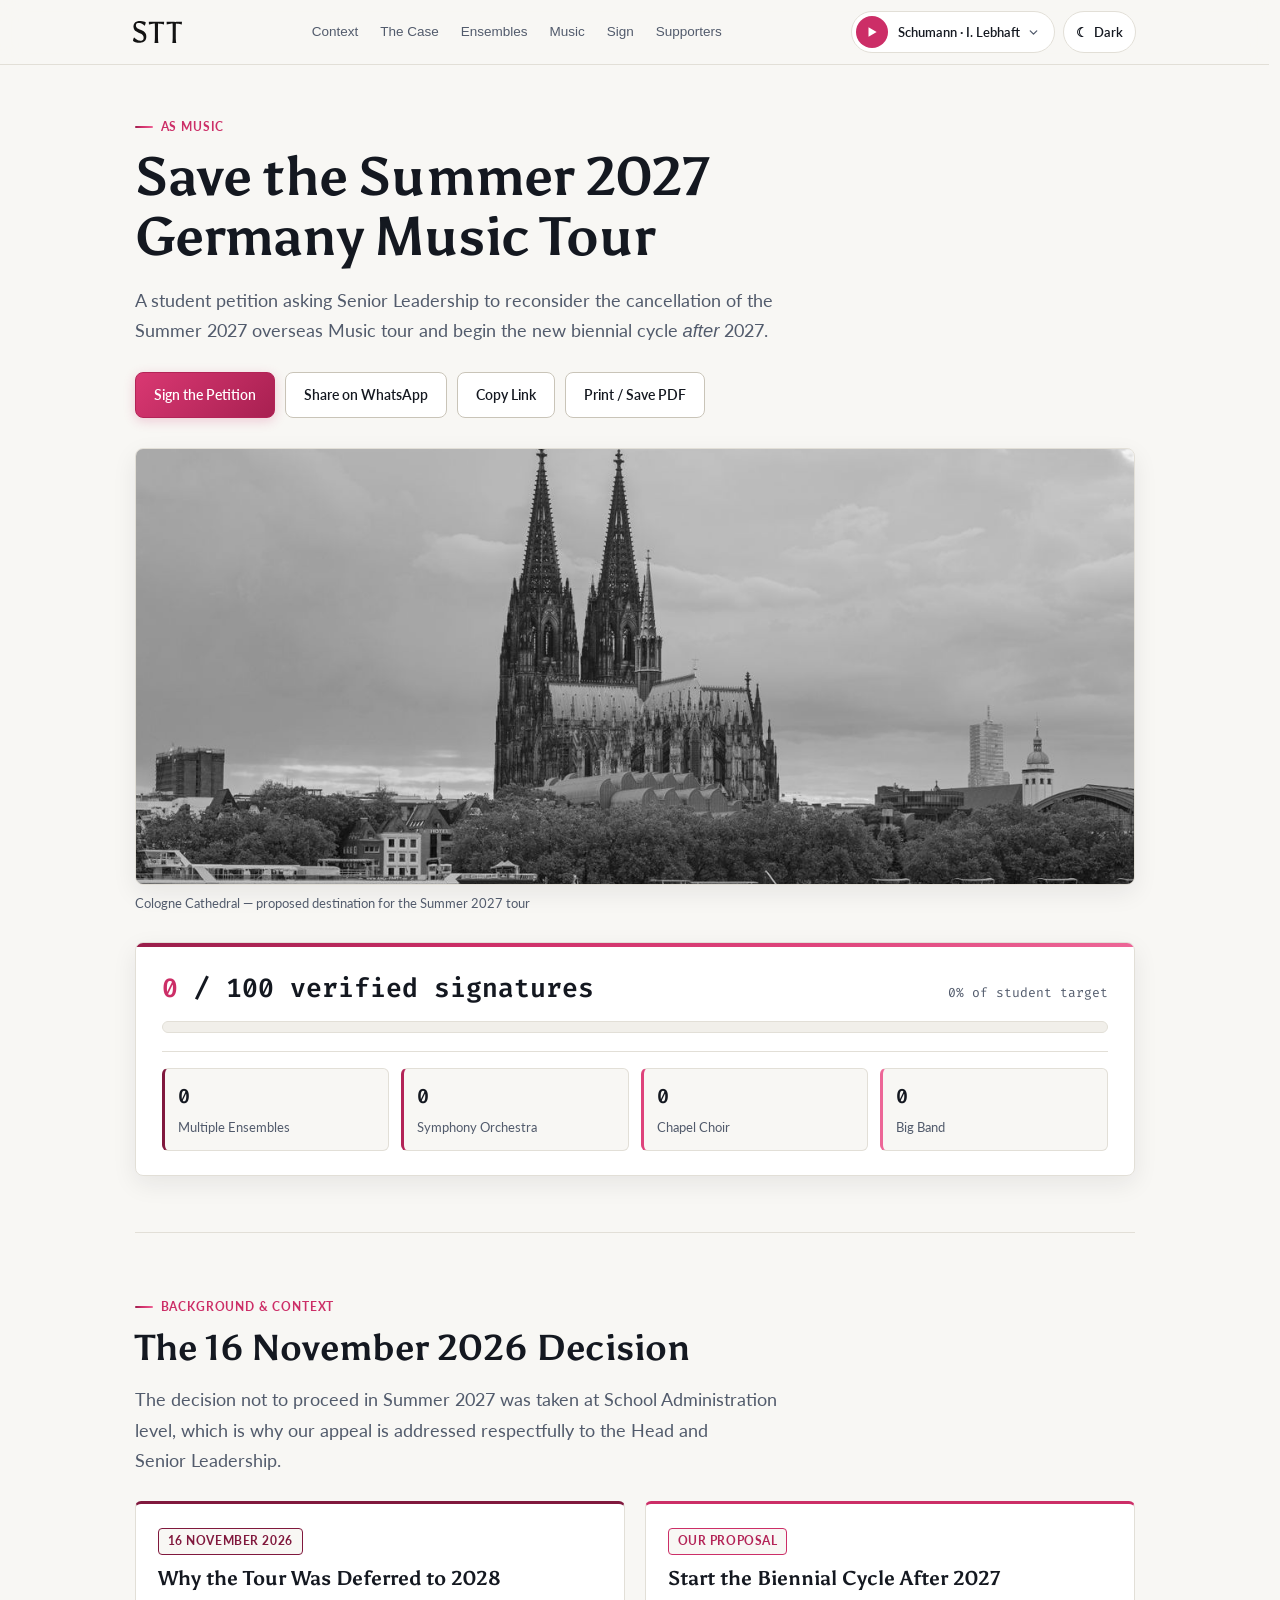
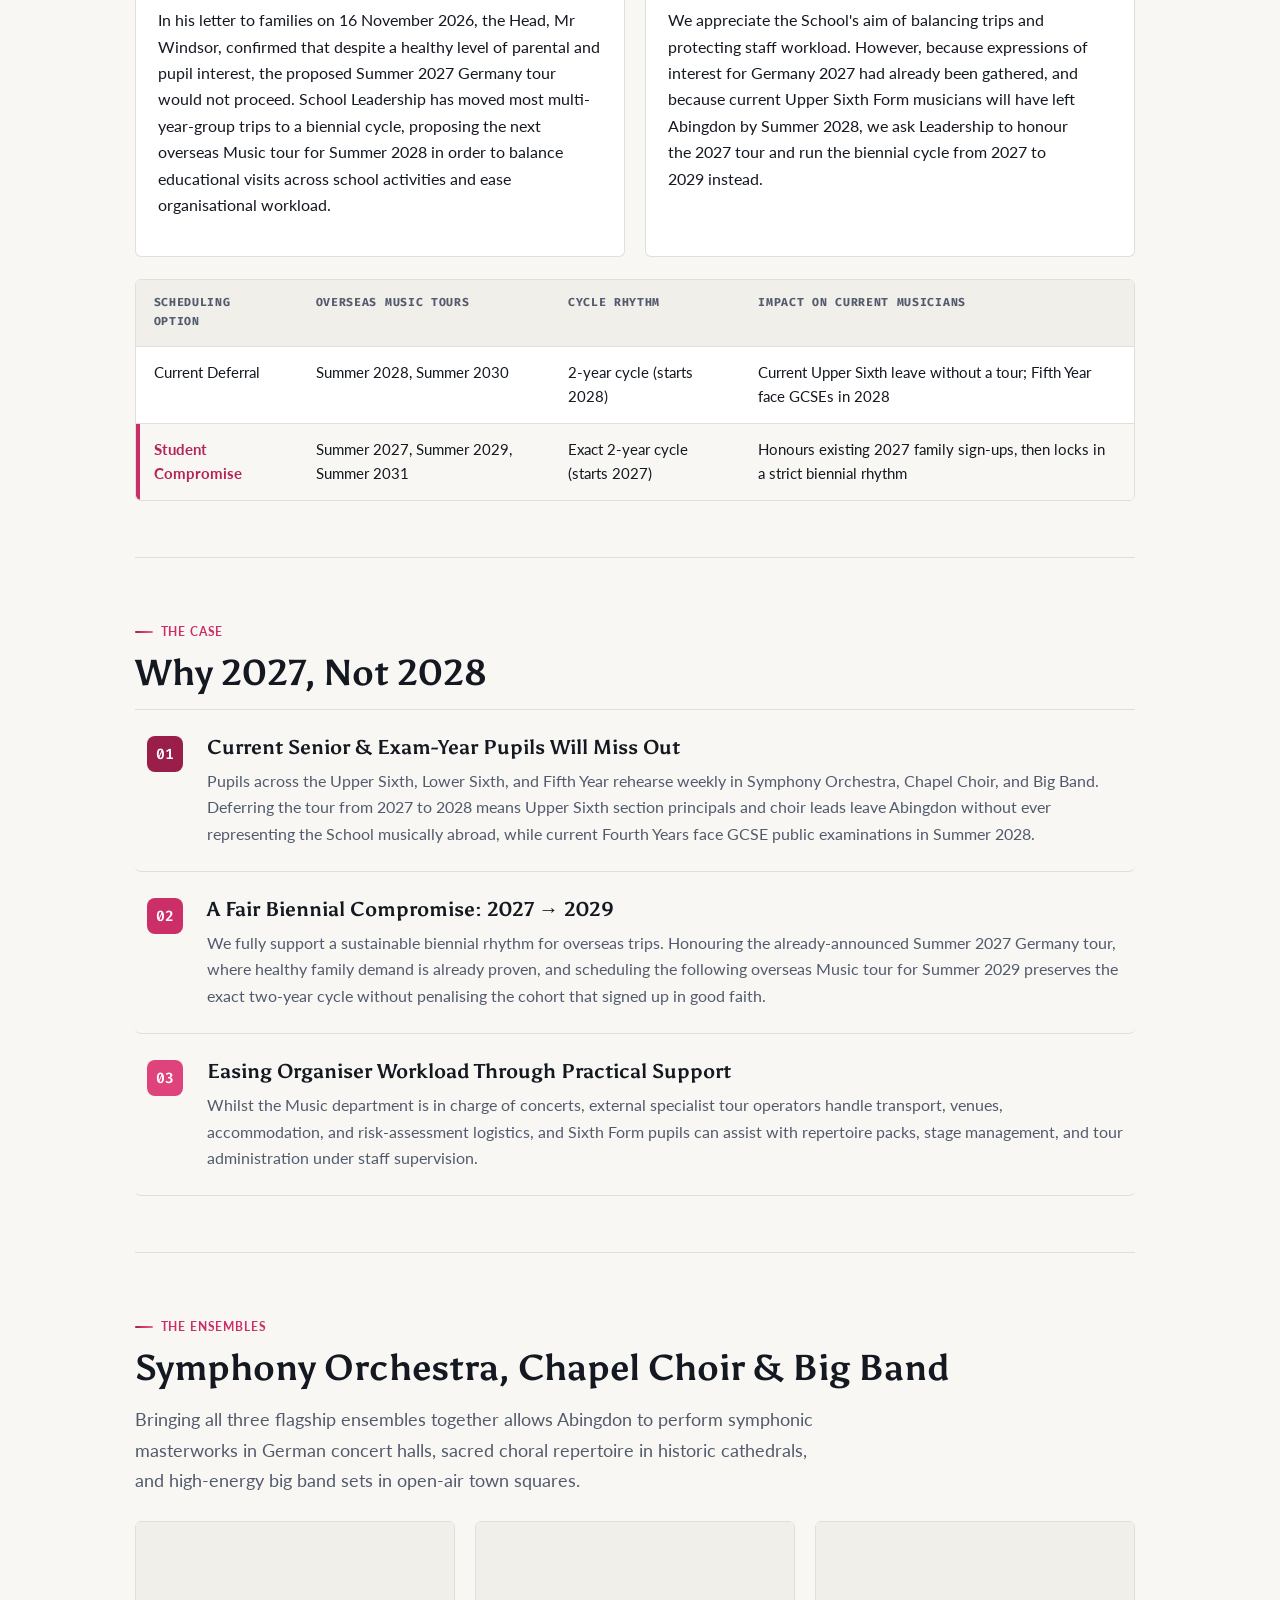
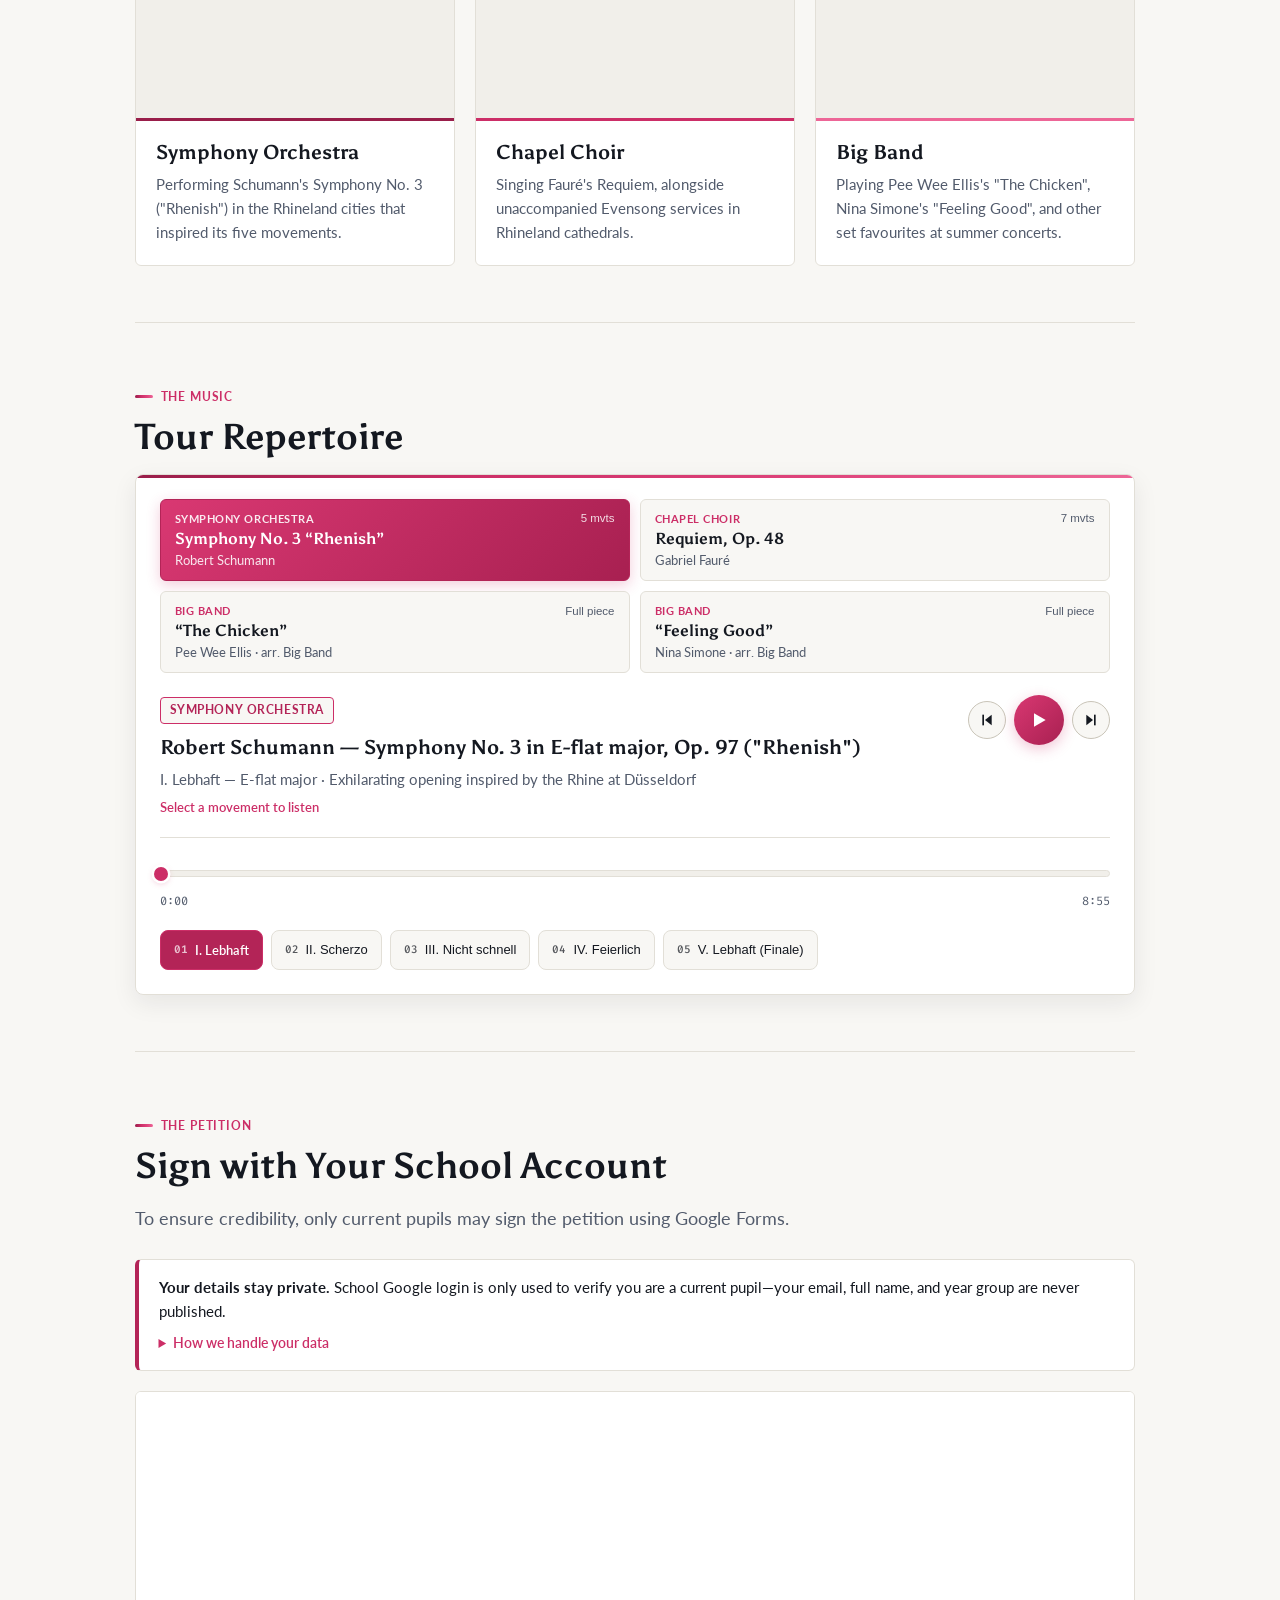
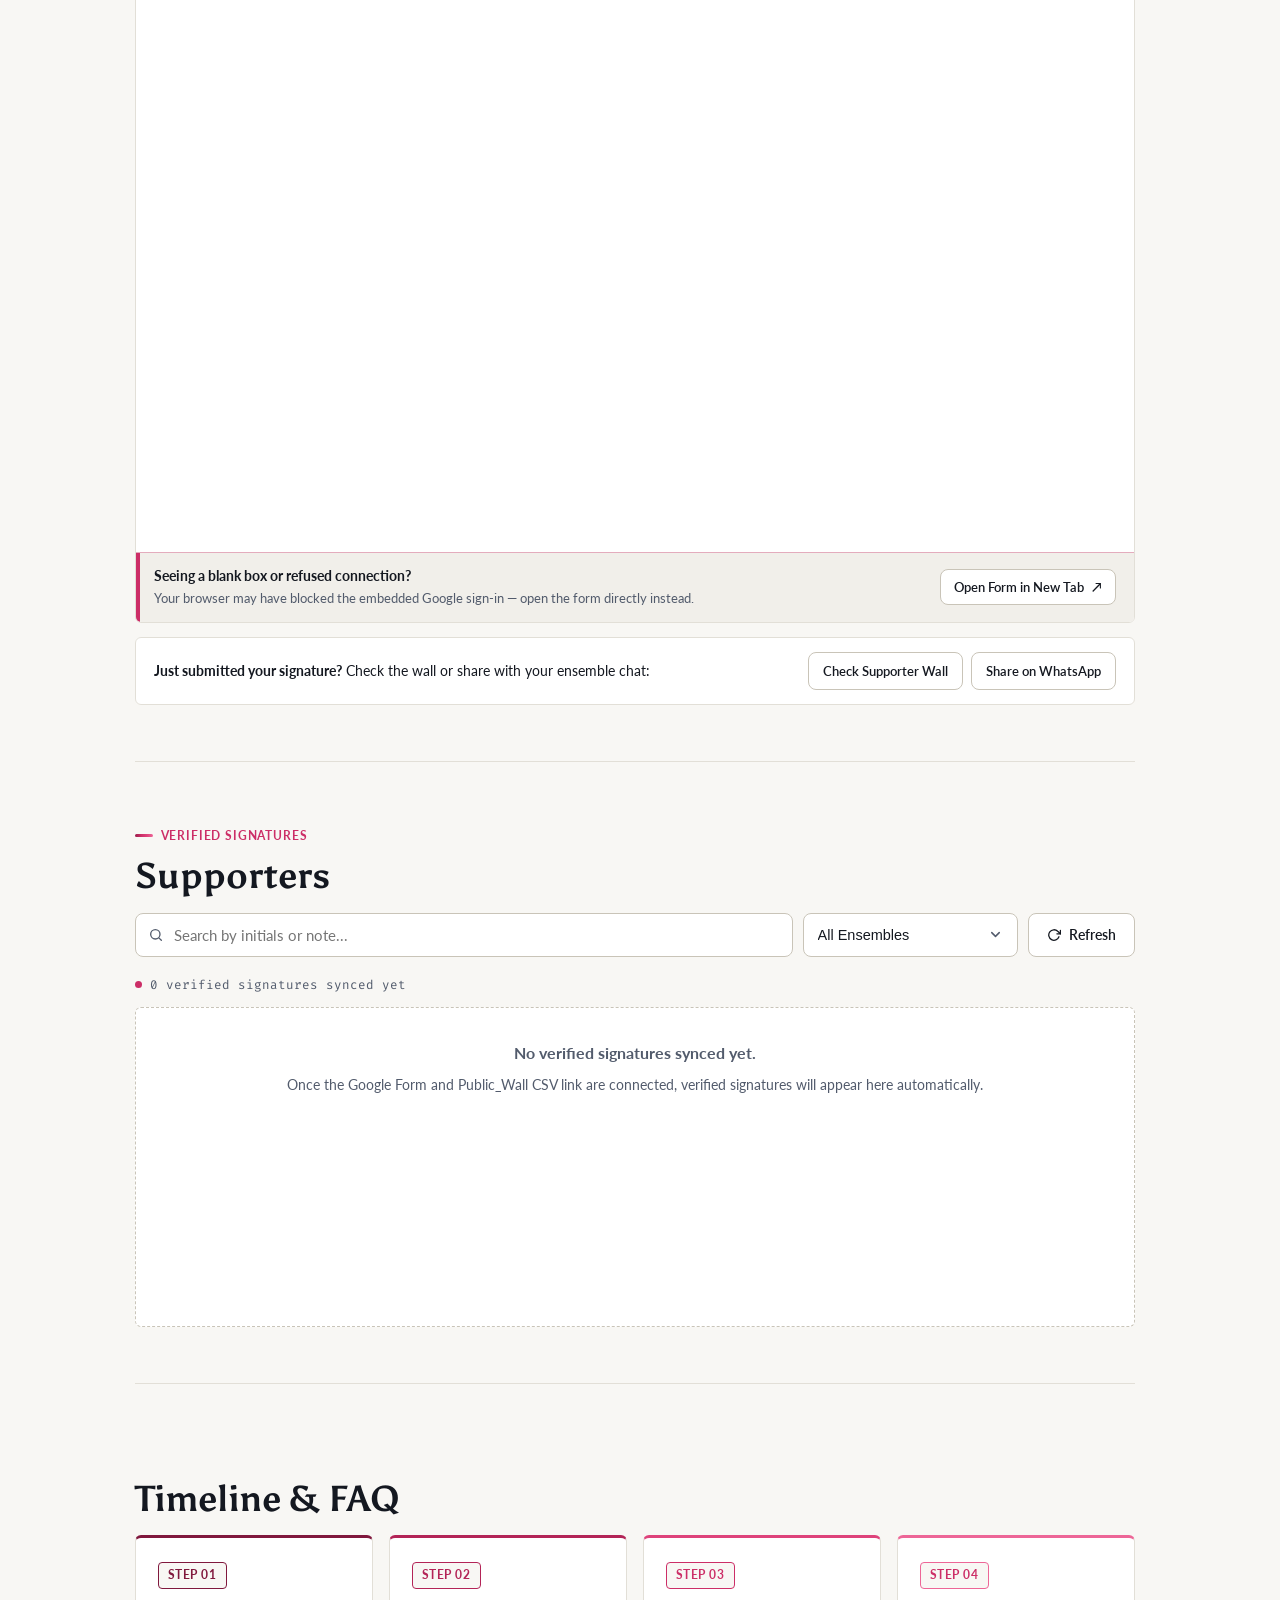
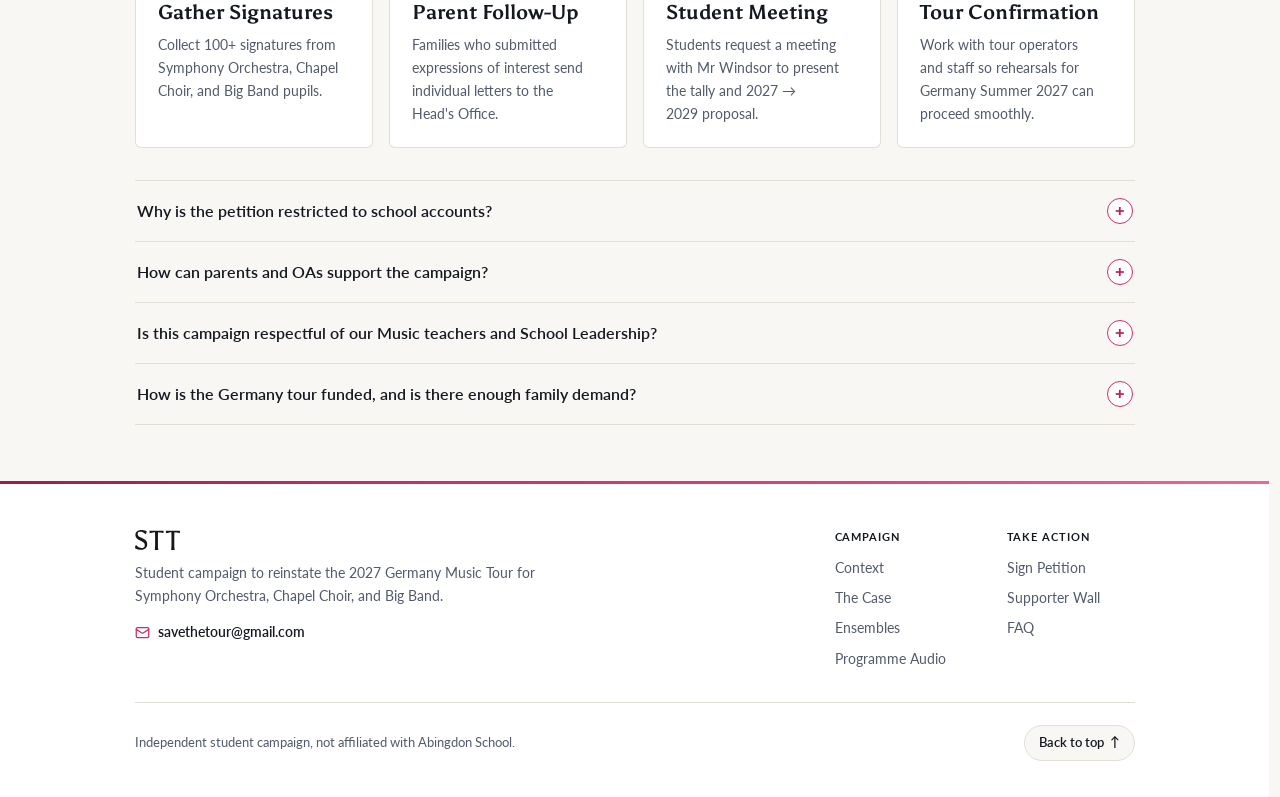
==== commit 558a27ff: "Update index.html" ====
--- a/index.html
+++ b/index.html
@@ -3857,6 +3857,13 @@
                 <svg class="custom-select-check" viewBox="0 0 20 20" fill="none" stroke="currentColor" stroke-width="2.4" stroke-linecap="round" stroke-linejoin="round" aria-hidden="true"><polyline points="4 10.5 8 14.5 16 6"></polyline></svg>
               </span>
             </button>
+            <button type="button" class="custom-select-option" role="option" aria-selected="false" data-value="More than one Ensemble">
+              <span>Multiple Ensembles</span>
+              <span class="custom-select-opt-right">
+                <span class="custom-select-count" data-count-for="More than one Ensemble">0</span>
+                <svg class="custom-select-check" viewBox="0 0 20 20" fill="none" stroke="currentColor" stroke-width="2.4" stroke-linecap="round" stroke-linejoin="round" aria-hidden="true"><polyline points="4 10.5 8 14.5 16 6"></polyline></svg>
+              </span>
+            </button>
             <button type="button" class="custom-select-option" role="option" aria-selected="false" data-value="Symphony Orchestra">
               <span>Symphony Orchestra</span>
               <span class="custom-select-opt-right">
@@ -3875,13 +3882,6 @@
               <span>Big Band</span>
               <span class="custom-select-opt-right">
                 <span class="custom-select-count" data-count-for="Big Band">0</span>
-                <svg class="custom-select-check" viewBox="0 0 20 20" fill="none" stroke="currentColor" stroke-width="2.4" stroke-linecap="round" stroke-linejoin="round" aria-hidden="true"><polyline points="4 10.5 8 14.5 16 6"></polyline></svg>
-              </span>
-            </button>
-            <button type="button" class="custom-select-option" role="option" aria-selected="false" data-value="More than one Ensemble">
-              <span>Multiple Ensembles</span>
-              <span class="custom-select-opt-right">
-                <span class="custom-select-count" data-count-for="More than one Ensemble">0</span>
                 <svg class="custom-select-check" viewBox="0 0 20 20" fill="none" stroke="currentColor" stroke-width="2.4" stroke-linecap="round" stroke-linejoin="round" aria-hidden="true"><polyline points="4 10.5 8 14.5 16 6"></polyline></svg>
               </span>
             </button>
@@ -3969,7 +3969,7 @@
           <a href="https://savethetour.de/" class="footer-brand-link" aria-label="Save the 2027 Germany Music Tour">
             <img src="stt wordmark.svg" alt="Save The Tour" class="footer-wordmark" width="135" height="20" />
           </a>
-          <p class="footer-tagline">Student campaign to reinstate the 2027 Germany Music Tour for Symphony Orchestra, Second Orchestra, and Big Band.</p>
+          <p class="footer-tagline">Student campaign to reinstate the 2027 Germany Music Tour for Symphony Orchestra, Chapel Choir, and Big Band.</p>
           <a href="mailto:savethetour@gmail.com" class="footer-contact">
             <svg width="15" height="15" viewBox="0 0 24 24" fill="none" stroke="currentColor" stroke-width="2" stroke-linecap="round" stroke-linejoin="round" aria-hidden="true"><rect x="2" y="4" width="20" height="16" rx="2"></rect><path d="m22 7-8.97 5.7a1.94 1.94 0 0 1-2.06 0L2 7"></path></svg>
             <span>savethetour@gmail.com</span>
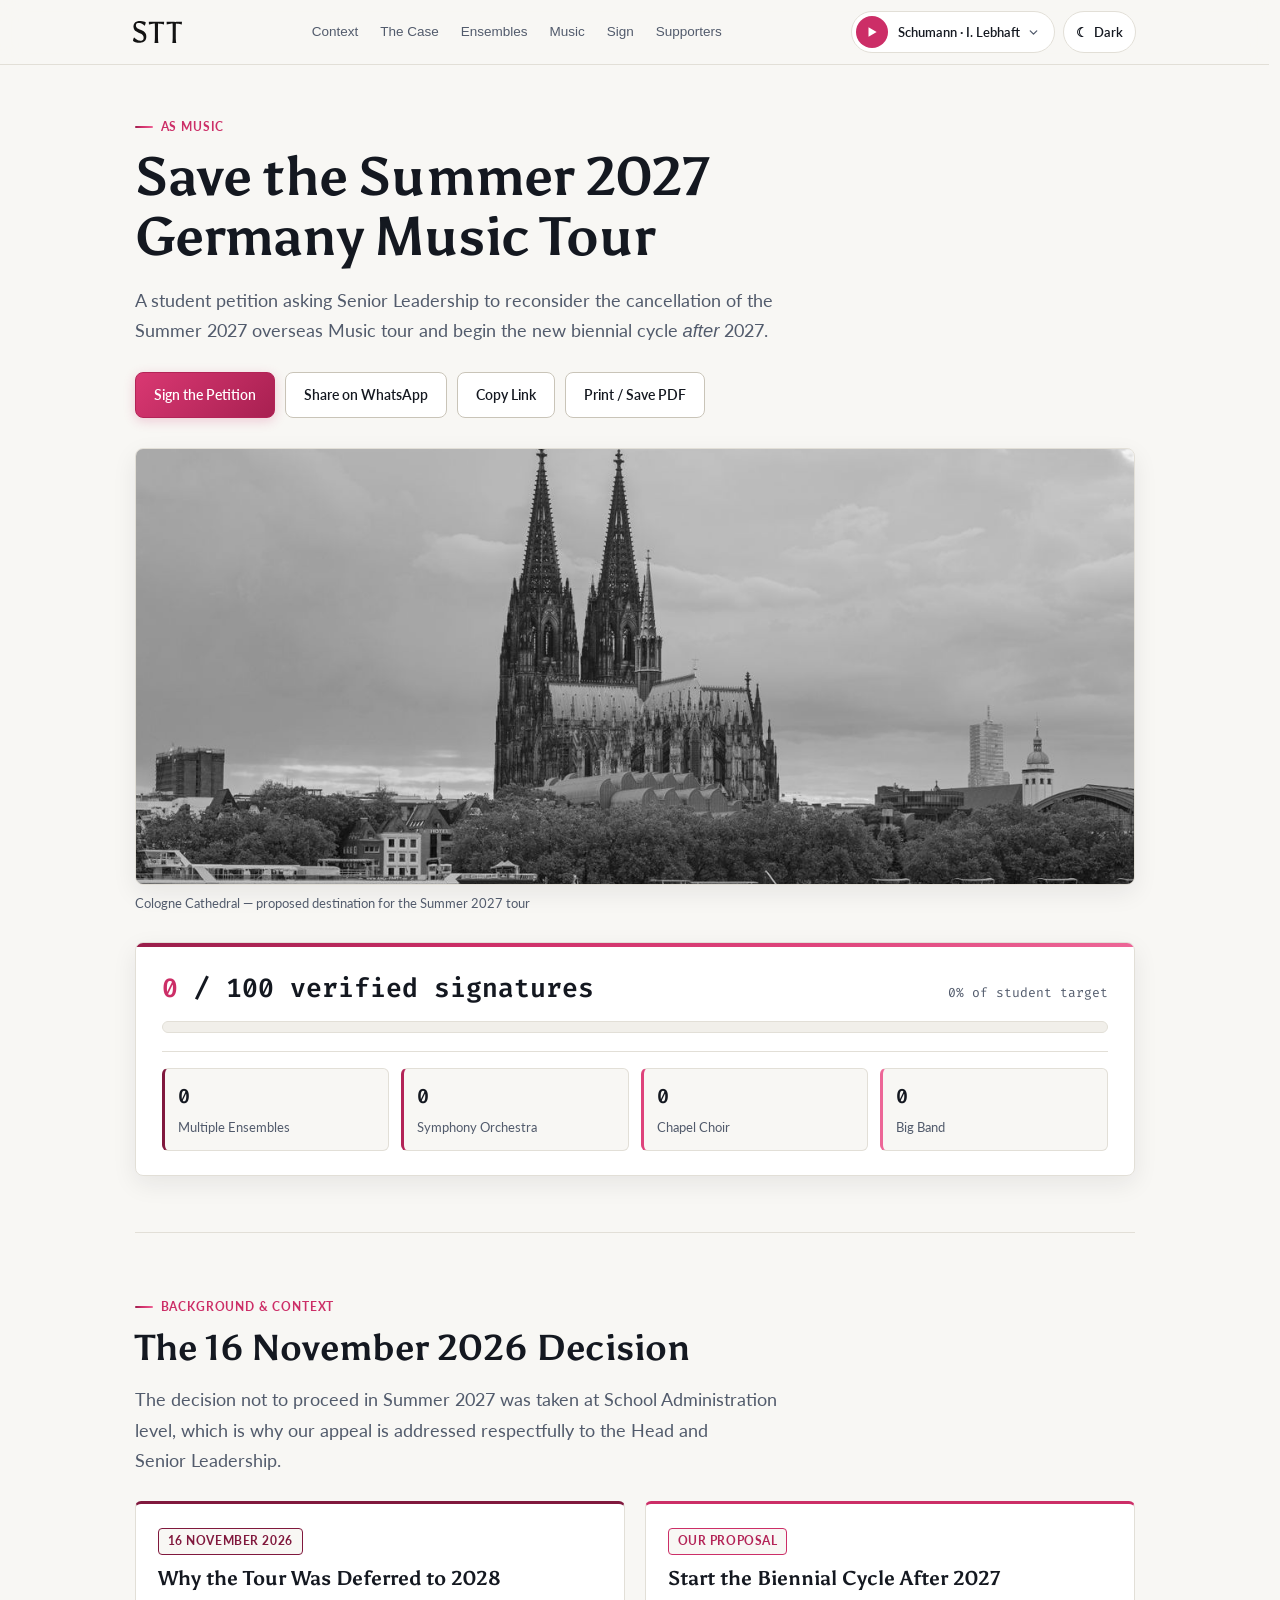
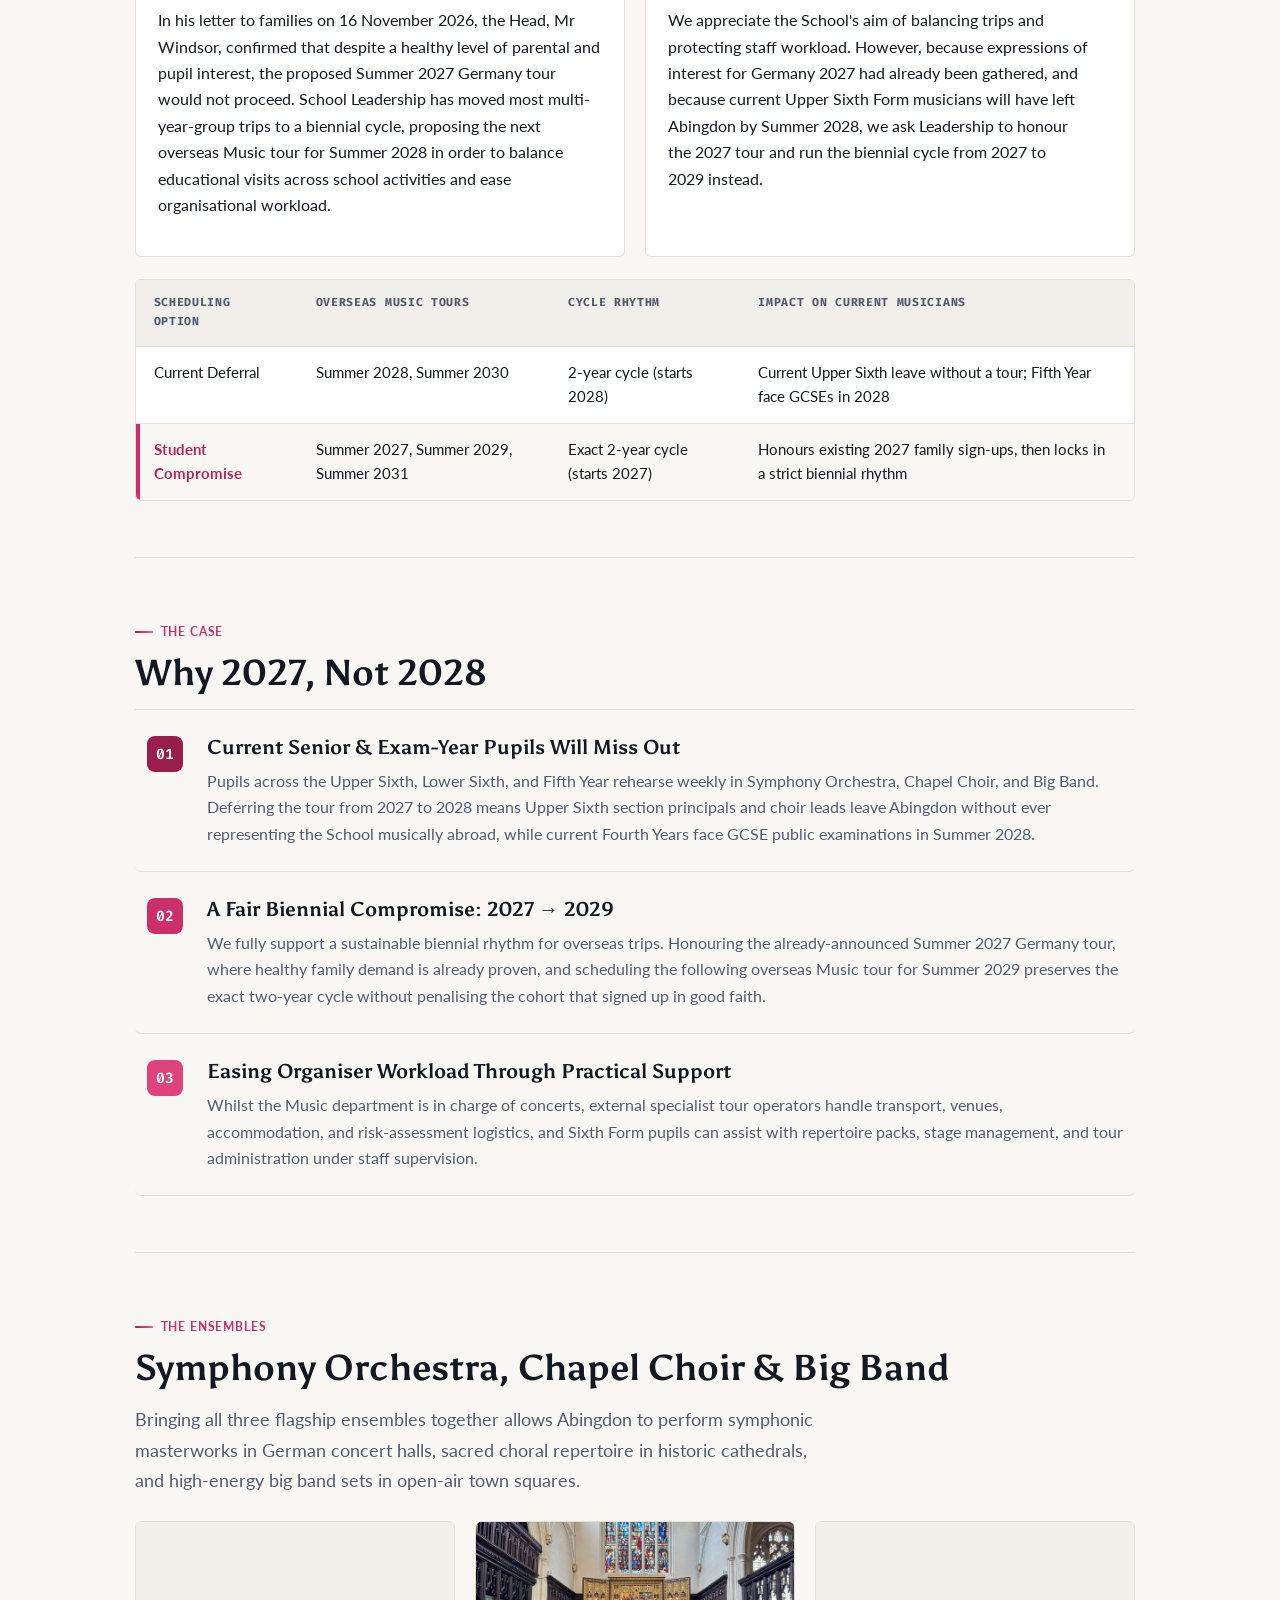
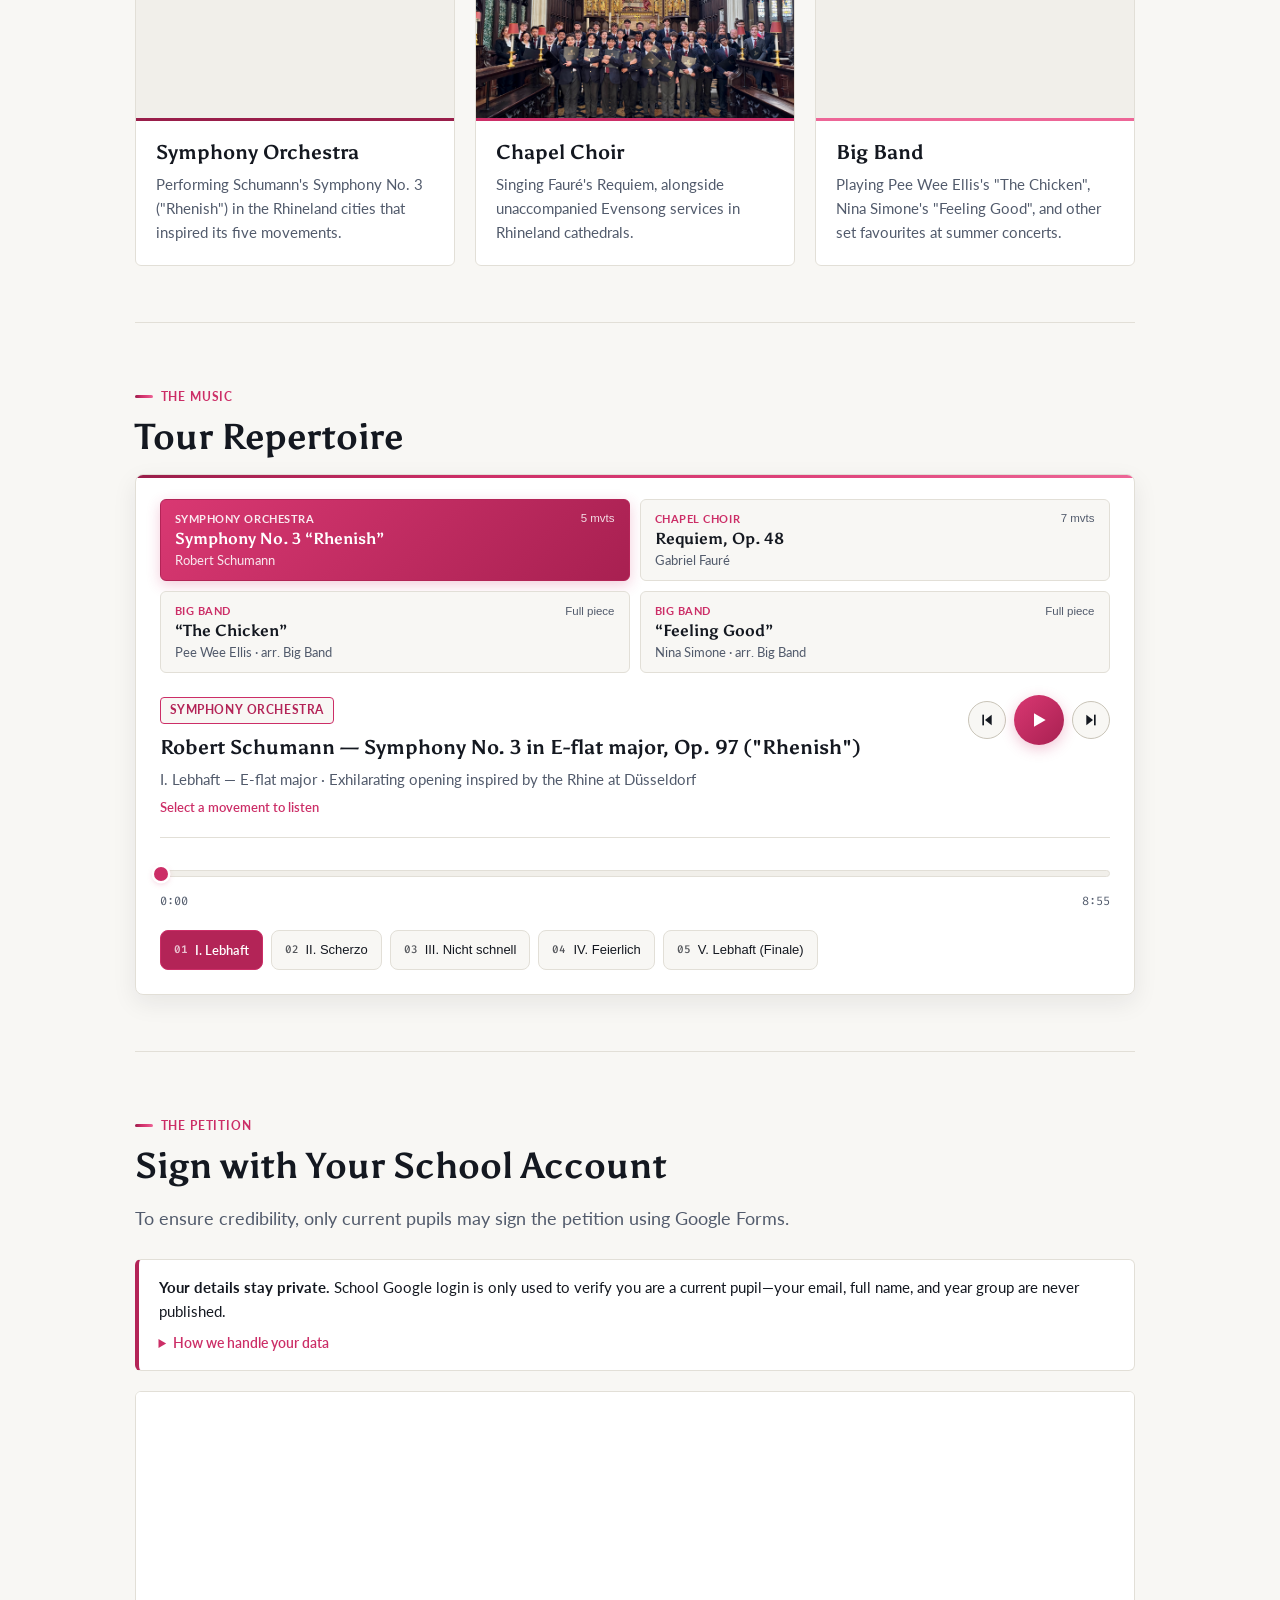
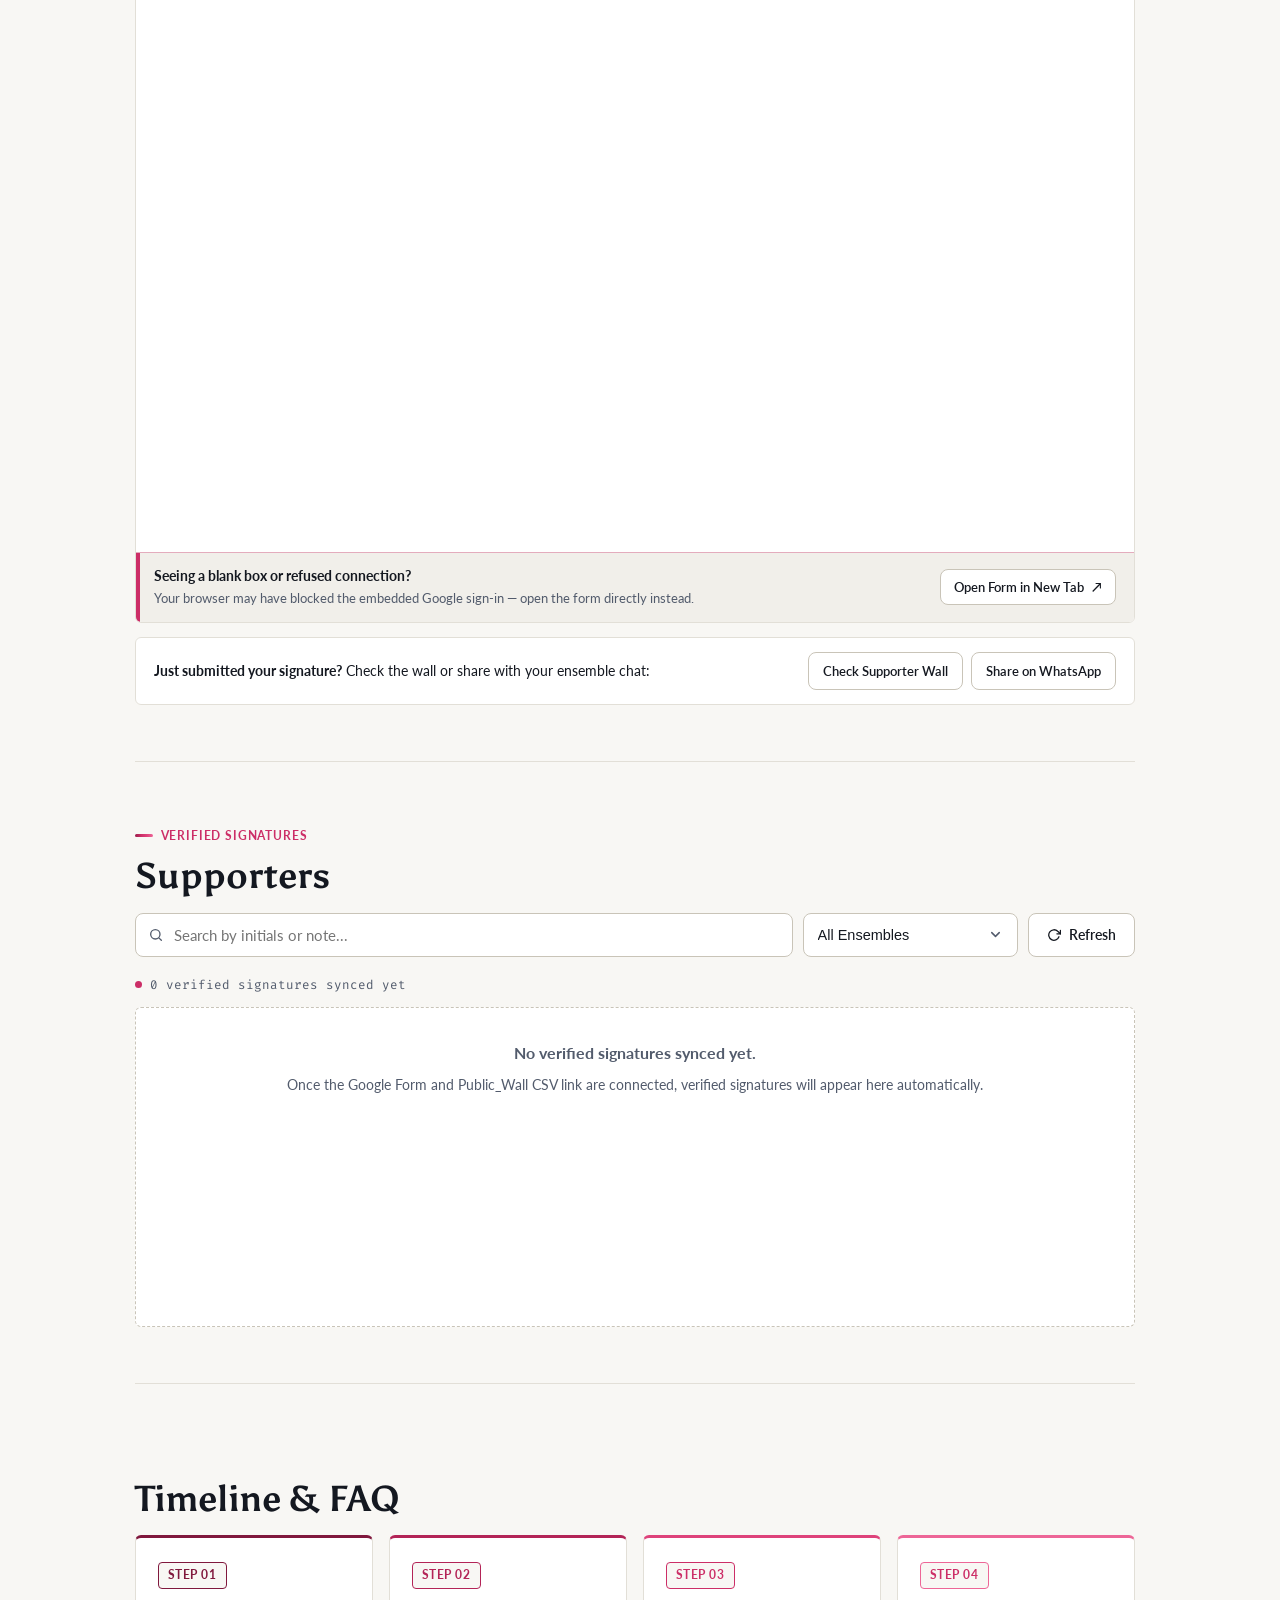
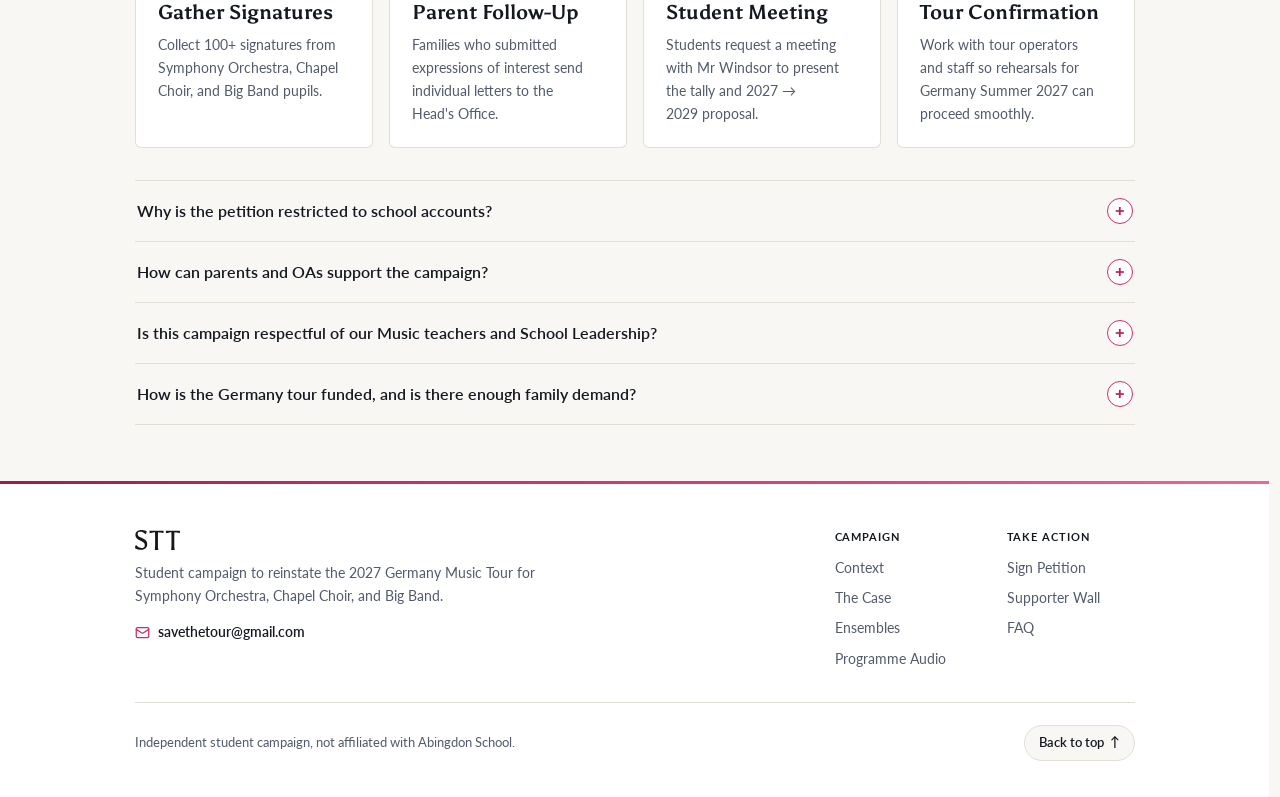
==== commit 34c11a60: "Update index.html" ====
--- a/index.html
+++ b/index.html
@@ -1864,17 +1864,10 @@
       transition: border-color 0.15s ease, transform 0.15s ease;
     }
 
-    .supporter-item:nth-child(5n+1) { border-left-color: var(--cerise-900); }
-    .supporter-item:nth-child(5n+2) { border-left-color: var(--cerise-800); }
-    .supporter-item:nth-child(5n+3) { border-left-color: var(--cerise-700); }
-    .supporter-item:nth-child(5n+4) { border-left-color: var(--cerise-600); }
-    .supporter-item:nth-child(5n+5) { border-left-color: var(--cerise-400); }
-
-    .supporter-item:hover {
-      border-color: var(--border-strong);
-      border-left-color: var(--cerise);
-      transform: translateY(-1px);
-    }
+    .supporter-item[data-ensemble="orchestra"] { border-left-color: var(--cerise-900); }
+    .supporter-item[data-ensemble="choir"]     { border-left-color: var(--cerise-700); }
+    .supporter-item[data-ensemble="bigband"]   { border-left-color: var(--cerise-500); }
+    .supporter-item[data-ensemble="multiple"] { border-left-color: var(--cerise-400); }
 
     .supporter-head {
       display: flex;
@@ -4369,20 +4362,21 @@
       if (drawerAudioCard) drawerAudioCard.classList.toggle("is-playing", playing);
       if (mobileFloatPlay) mobileFloatPlay.classList.toggle("is-playing", playing);
       if (floatPlayLabel) floatPlayLabel.textContent = (playing ? "Pause · " : "Play · ") + work.shortName;
+      if ("mediaSession" in navigator) {
+        navigator.mediaSession.playbackState = playing ? "playing" : "paused";
+      }
     }
 
     function renderCustomTrackPickers(workIdx, mvtIdx) {
       const activeWork = PROGRAMME_WORKS[workIdx];
       const activeMvt  = activeWork.movements[mvtIdx];
 
-      // 1. Update header mini-player label
       if (miniTrackLabel) {
         miniTrackLabel.textContent = activeWork.movements.length > 1
           ? `${activeWork.shortName} · ${activeMvt.label}`
           : activeWork.shortName;
       }
 
-      // 2. Render desktop/mobile header popover track list
       if (popoverTrackList) {
         popoverTrackList.innerHTML = "";
         PROGRAMME_WORKS.forEach((w, idx) => {
@@ -4407,7 +4401,6 @@
         });
       }
 
-      // 3. Render header popover movement chips
       if (popoverMvtsWrap && popoverMvtStrip) {
         if (activeWork.movements.length > 1) {
           popoverMvtsWrap.style.display = "block";
@@ -4428,7 +4421,6 @@
         }
       }
 
-      // 4. Render mobile menu drawer audio widget
       if (drawerAudioEns) drawerAudioEns.textContent = activeWork.ensemble;
       if (drawerAudioTitle) drawerAudioTitle.textContent = `${activeWork.composer} — ${activeWork.shortTitle}`;
       if (drawerAudioSub) drawerAudioSub.textContent = activeMvt.label;
@@ -4466,21 +4458,65 @@
       }
     }
 
+    const ENSEMBLE_ARTWORK = {
+      "Symphony Orchestra": "/symphony.jpg",
+      "Chapel Choir": "/choir.jpg",
+      "Big Band": "/band.jpg"
+    };
+
+    function updatePositionState() {
+      if (!("mediaSession" in navigator) || !("setPositionState" in navigator.mediaSession)) return;
+      if (!isFinite(audioEl.duration) || audioEl.duration <= 0) return;
+      try {
+        navigator.mediaSession.setPositionState({
+          duration: audioEl.duration,
+          playbackRate: audioEl.playbackRate || 1,
+          position: Math.min(audioEl.currentTime || 0, audioEl.duration)
+        });
+      } catch (e) {}
+    }
+
+    function setMediaHandler(action, handler) {
+      try {
+        navigator.mediaSession.setActionHandler(action, handler);
+      } catch (e) {}
+    }
+
     function updateMediaSession(work, mvt) {
       if (!("mediaSession" in navigator)) return;
       try {
+        const artPath = ENSEMBLE_ARTWORK[work.ensemble] || "/cathedral.jpg";
+        const artUrl = new URL(artPath, window.location.href).href;
+
         navigator.mediaSession.metadata = new MediaMetadata({
-          title: mvt.label + " — " + work.title,
-          artist: "AS " + work.ensemble,
-          album: "Save the 2027 Germany Music Tour"
-        });
-        navigator.mediaSession.setActionHandler("play", () => {
-          if (audioEl.paused) togglePlayPause();
-        });
-        navigator.mediaSession.setActionHandler("pause", () => {
-          if (!audioEl.paused) togglePlayPause();
+          title: work.movements.length > 1 ? `${mvt.label} — ${work.shortTitle}` : work.shortTitle,
+          artist: `${work.composer} · AS ${work.ensemble}`,
+          album: "Save the 2027 Germany Music Tour",
+          artwork: [
+            { src: artUrl, sizes: "800x500", type: "image/jpeg" }
+          ]
         });
       } catch (e) {}
+
+      setMediaHandler("play", () => {
+        if (audioEl.paused) togglePlayPause();
+      });
+      setMediaHandler("pause", () => {
+        if (!audioEl.paused) togglePlayPause();
+      });
+      setMediaHandler("previoustrack", () => stepTrack(-1));
+      setMediaHandler("nexttrack", () => stepTrack(1));
+      setMediaHandler("seekbackward", null);
+      setMediaHandler("seekforward", null);
+      setMediaHandler("seekto", details => {
+        if (!isFinite(audioEl.duration) || details.seekTime == null) return;
+        if (details.fastSeek && "fastSeek" in audioEl) {
+          audioEl.fastSeek(details.seekTime);
+        } else {
+          audioEl.currentTime = Math.min(Math.max(0, details.seekTime), audioEl.duration);
+        }
+        updatePositionState();
+      });
     }
 
     function loadTrack(workIdx, mvtIdx, autoPlay) {
@@ -4587,6 +4623,23 @@
     audioEl.addEventListener("loadedmetadata", () => {
       timeDur.textContent = formatTime(audioEl.duration);
     });
+
+    audioEl.addEventListener("loadedmetadata", () => {
+      timeDur.textContent = formatTime(audioEl.duration);
+      updatePositionState();
+    });
+
+    audioEl.addEventListener("play", () => {
+      syncPlayIcons(true);
+      updatePositionState();
+    });
+
+    audioEl.addEventListener("pause", () => {
+      syncPlayIcons(false);
+      updatePositionState();
+    });
+
+    audioEl.addEventListener("seeked", updatePositionState);
 
     audioEl.addEventListener("timeupdate", () => {
       if (!isScrubbing && audioEl.duration > 0) {
@@ -4953,6 +5006,15 @@
       });
     }
 
+    function getEnsembleKey(ensemble) {
+      const e = (ensemble || "").toLowerCase();
+      if (e.includes("multiple")) return "multiple";
+      if (e.includes("orchestra")) return "orchestra";
+      if (e.includes("choir"))     return "choir";
+      if (e.includes("big band") || e.includes("bigband")) return "bigband";
+      return "multiple";
+    }
+
     function renderSupporterWall() {
       const grid   = document.getElementById("wall-grid");
       const query  = document.getElementById("wall-search").value.trim().toLowerCase();
@@ -4992,6 +5054,7 @@
       filtered.slice().reverse().forEach((s, idx) => {
         const card = document.createElement("div");
         card.className = "supporter-item";
+        card.dataset.ensemble = getEnsembleKey(s.ensemble);
         card.style.setProperty("--item-delay", Math.min(idx, 10) * 35 + "ms");
 
         const head = document.createElement("div");
@@ -5087,7 +5150,6 @@
     }
   }
 
-    // Custom Ensemble Filter Dropdown + Search Clear + Hero Stat Quick-Filter
     const wallSearchInput = document.getElementById("wall-search");
     const wallSearchClear = document.getElementById("wall-search-clear");
     const wallFilterHidden = document.getElementById("wall-filter");
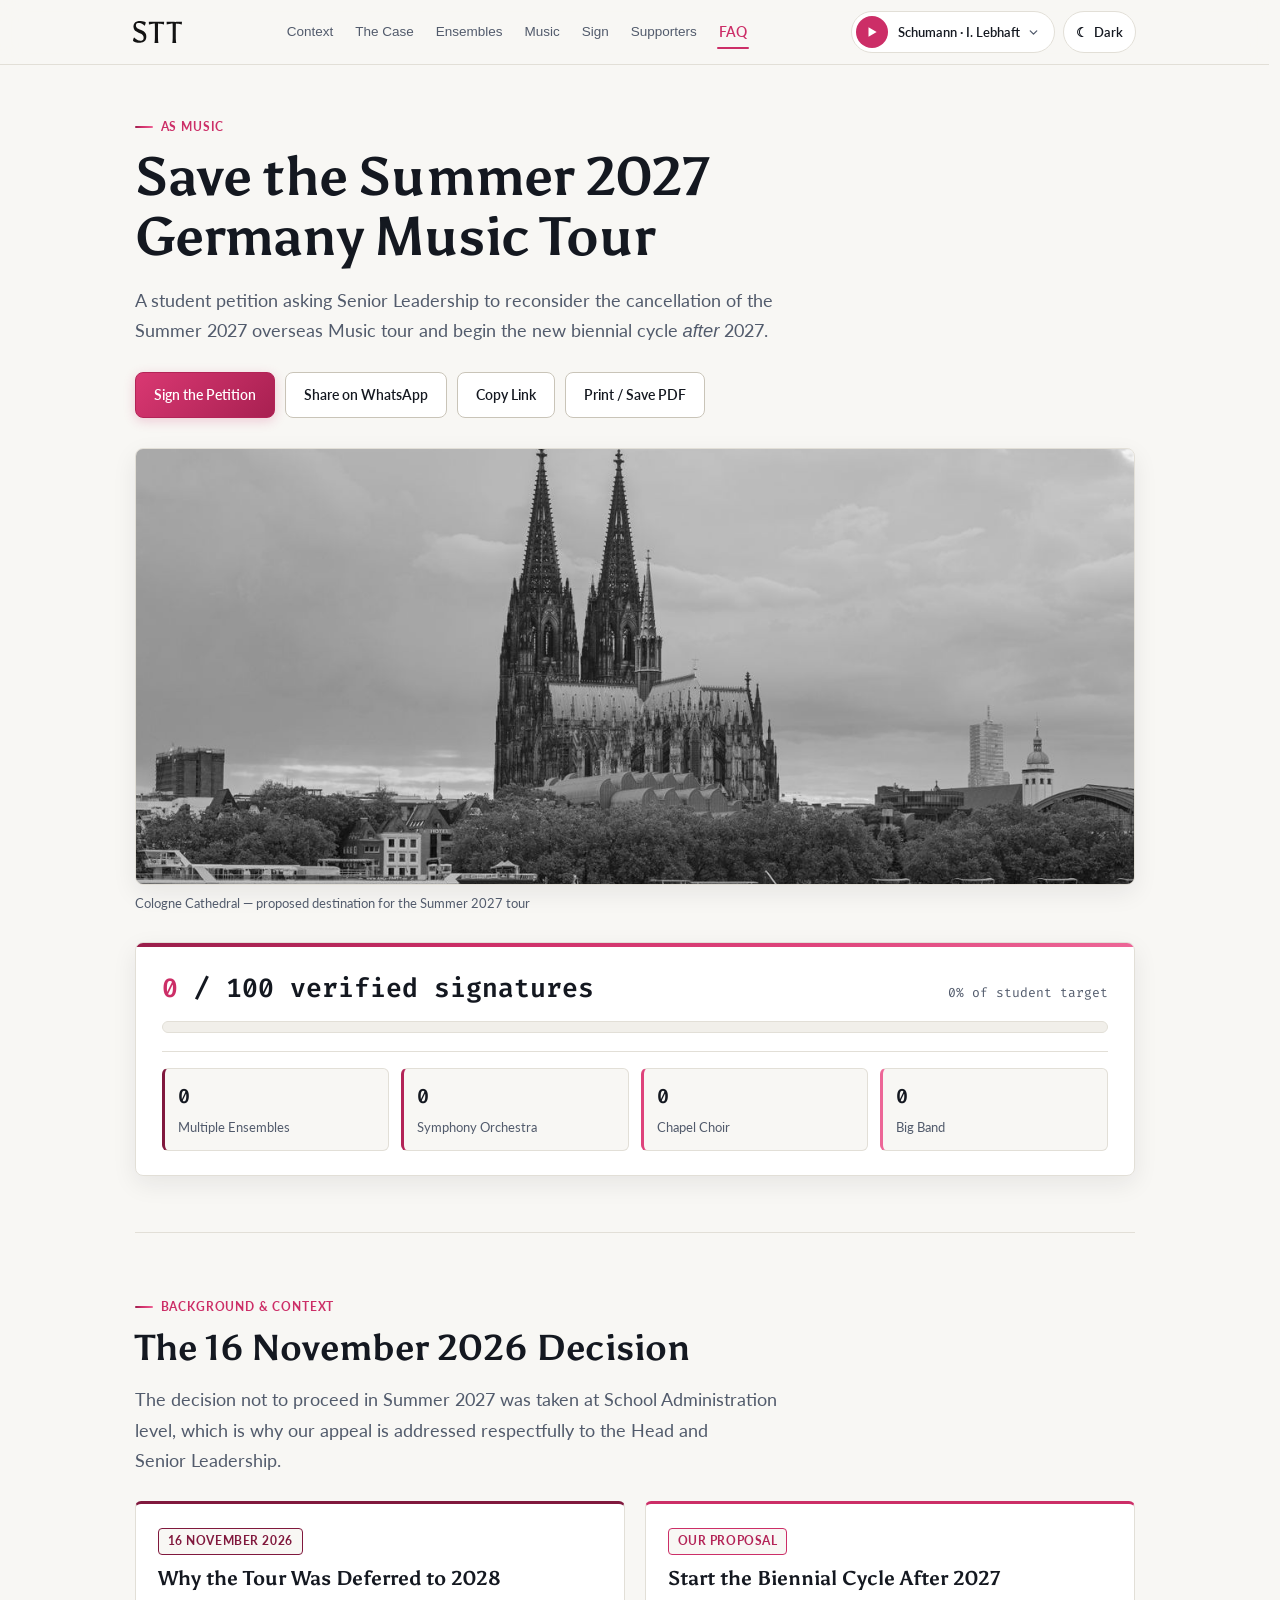
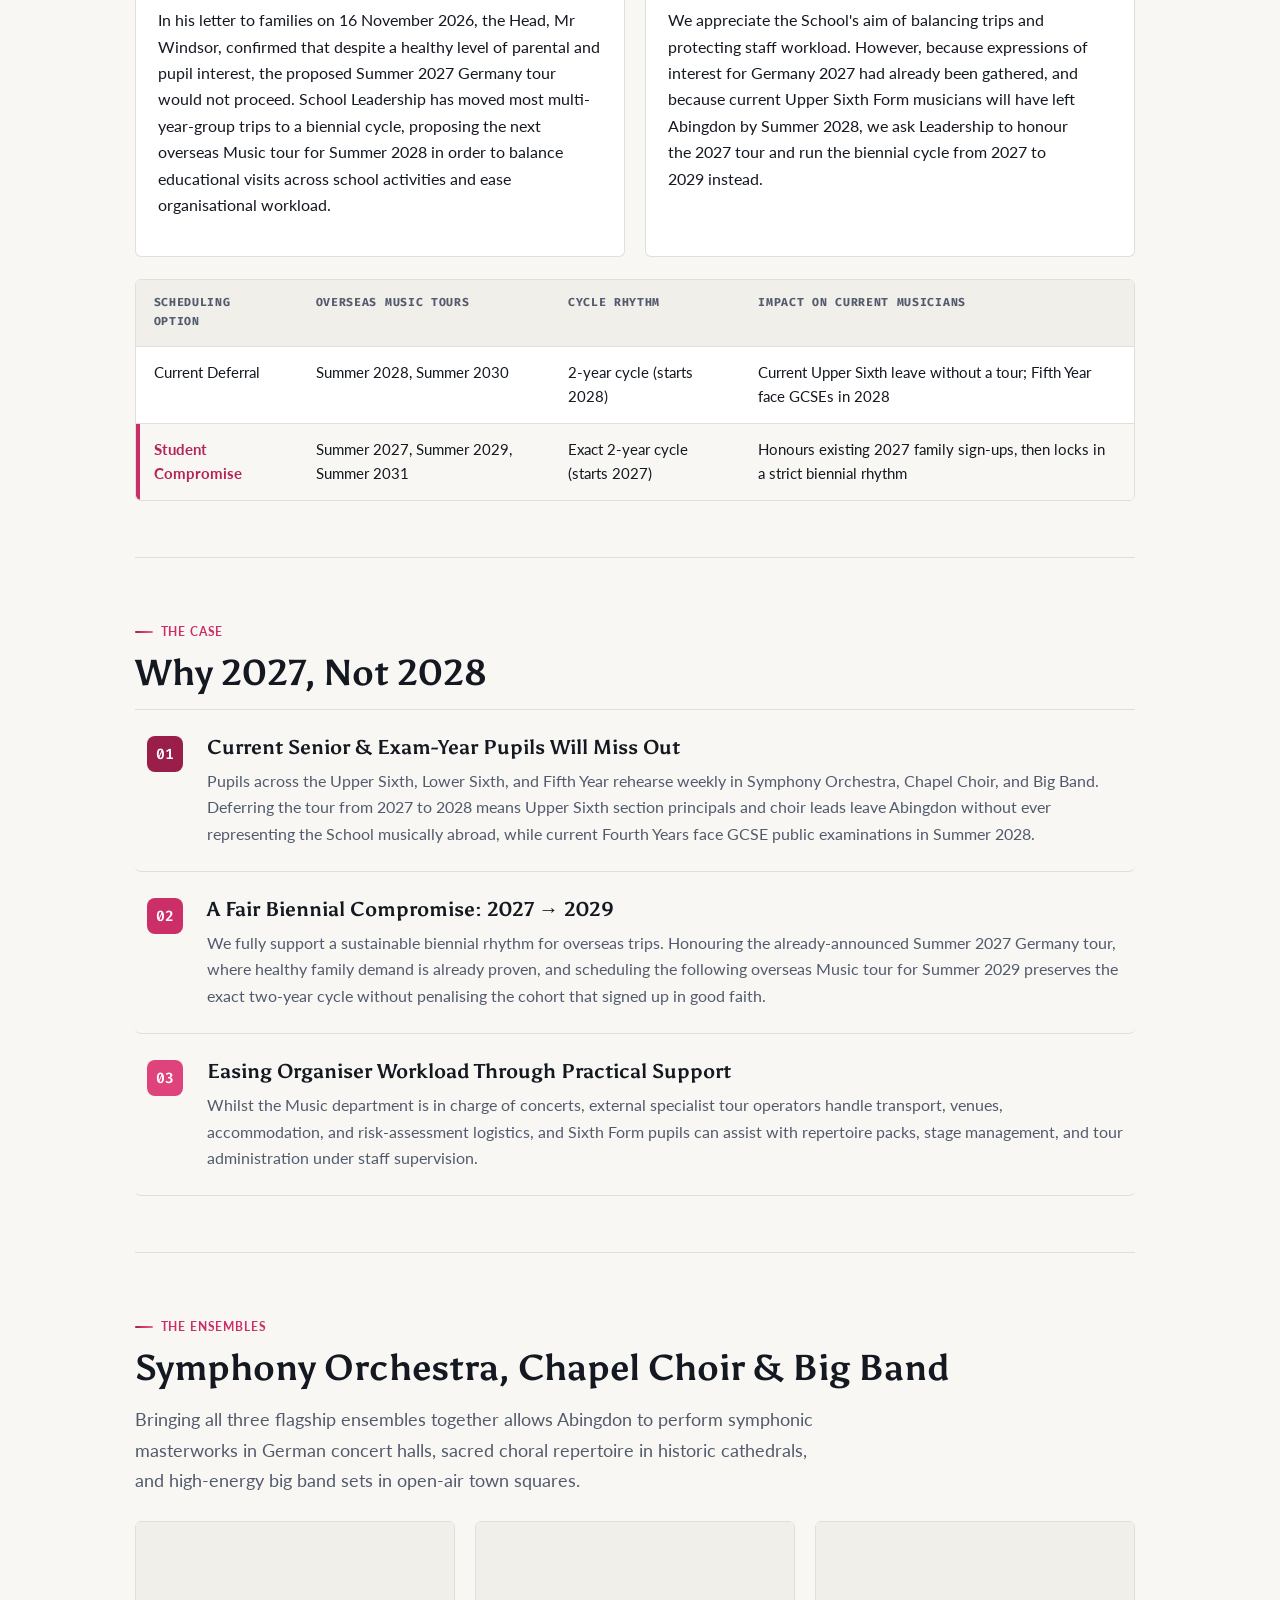
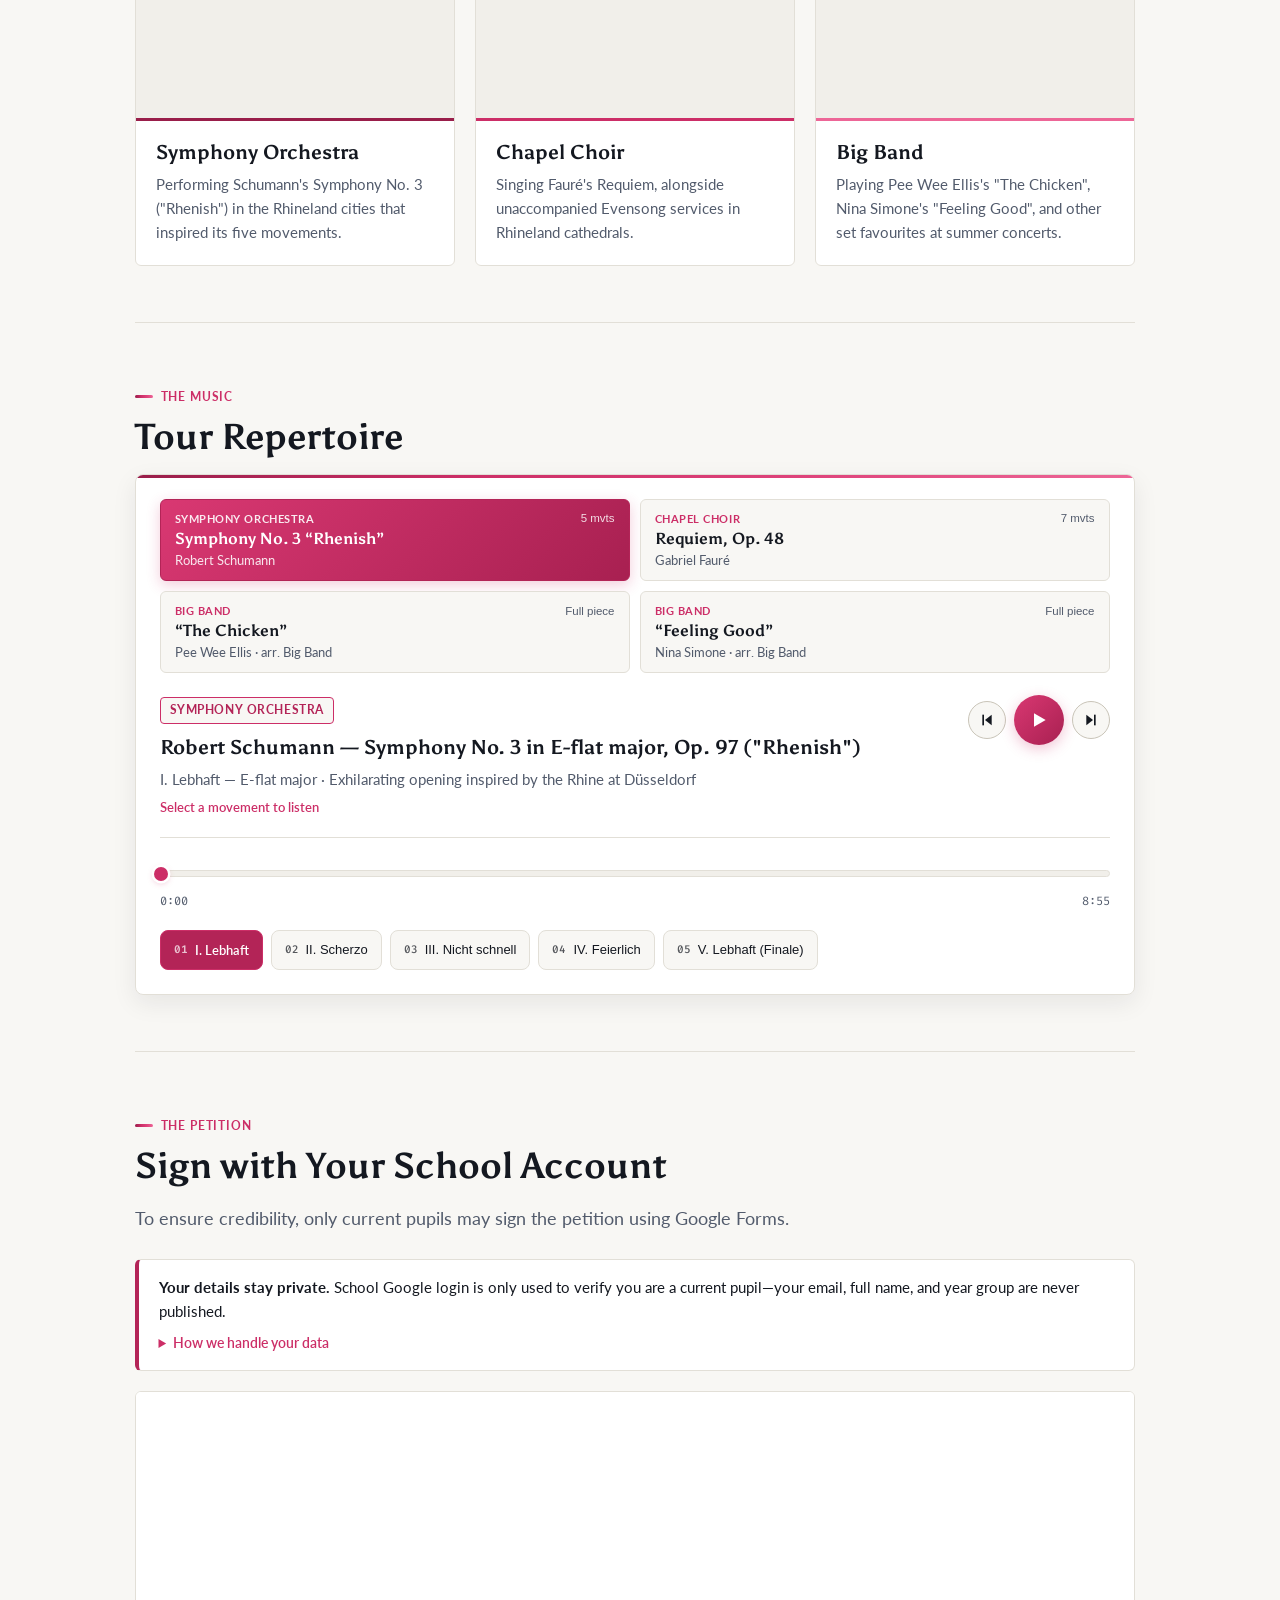
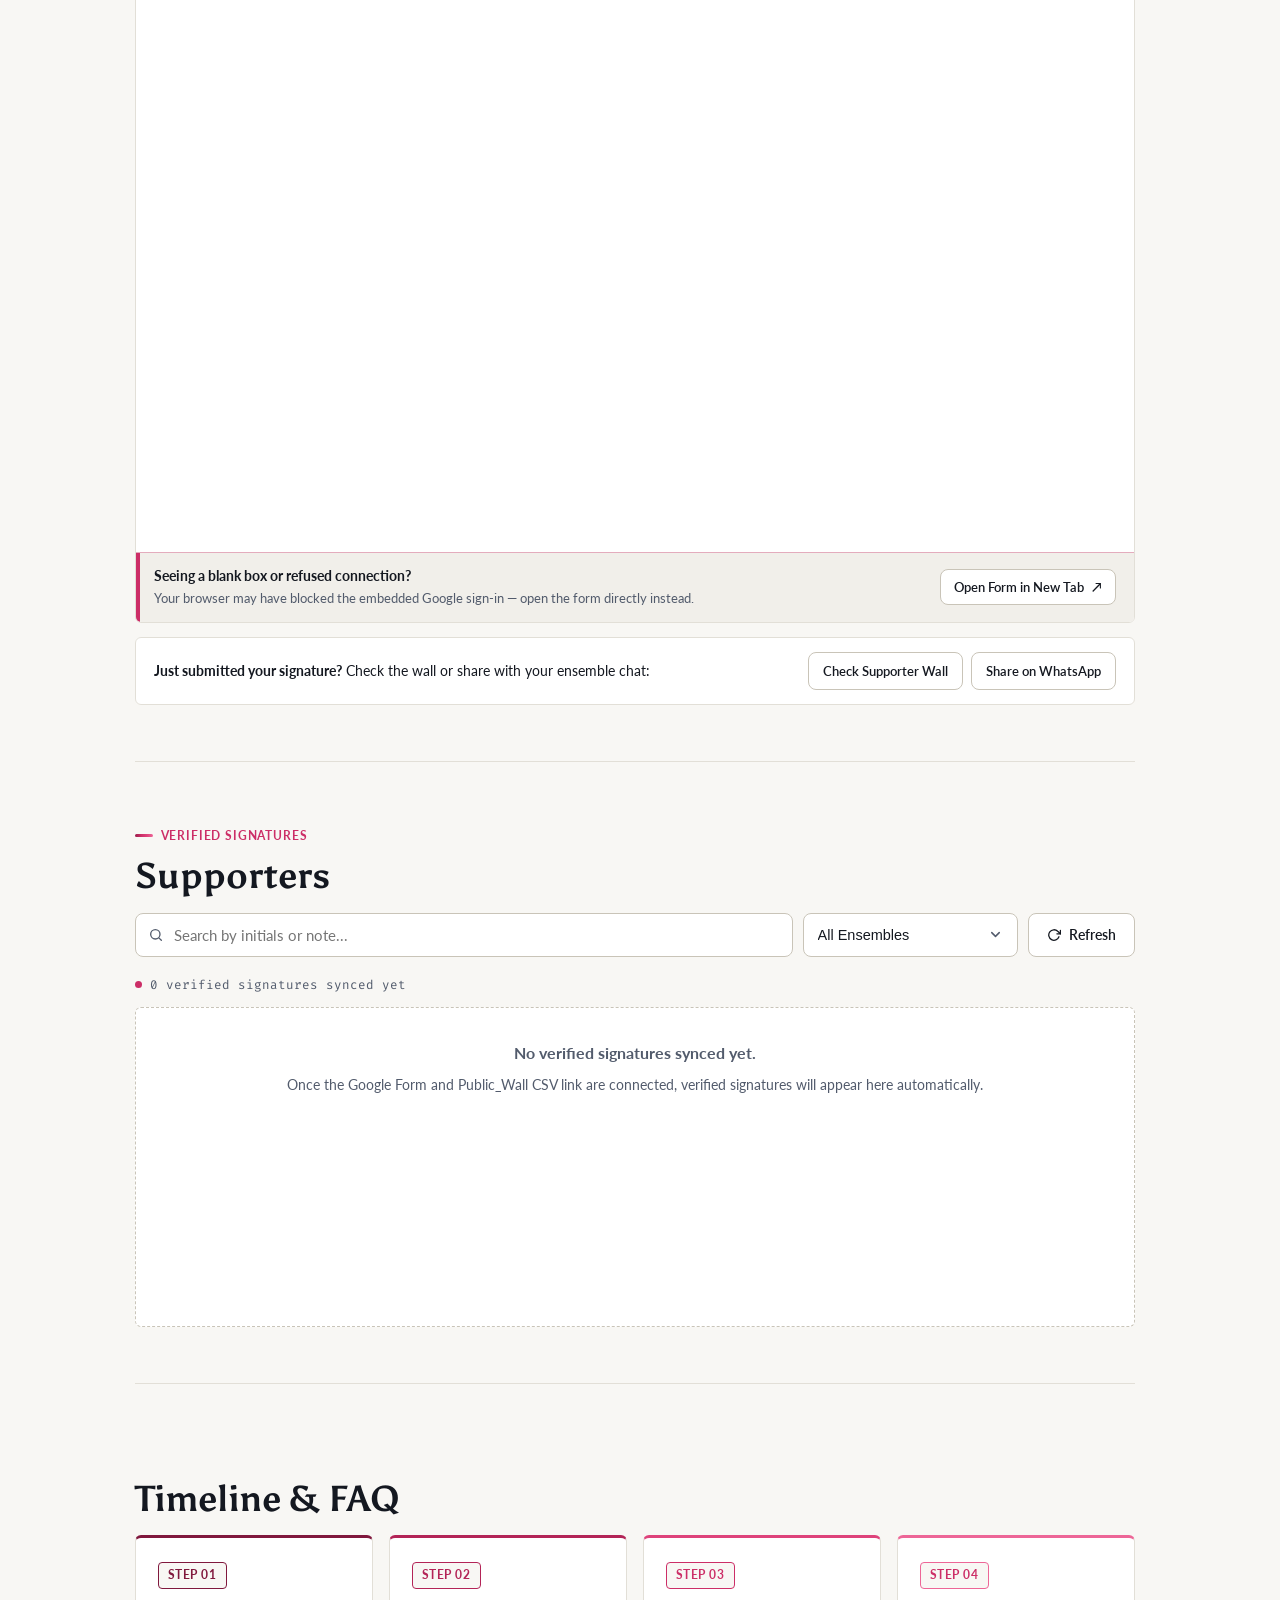
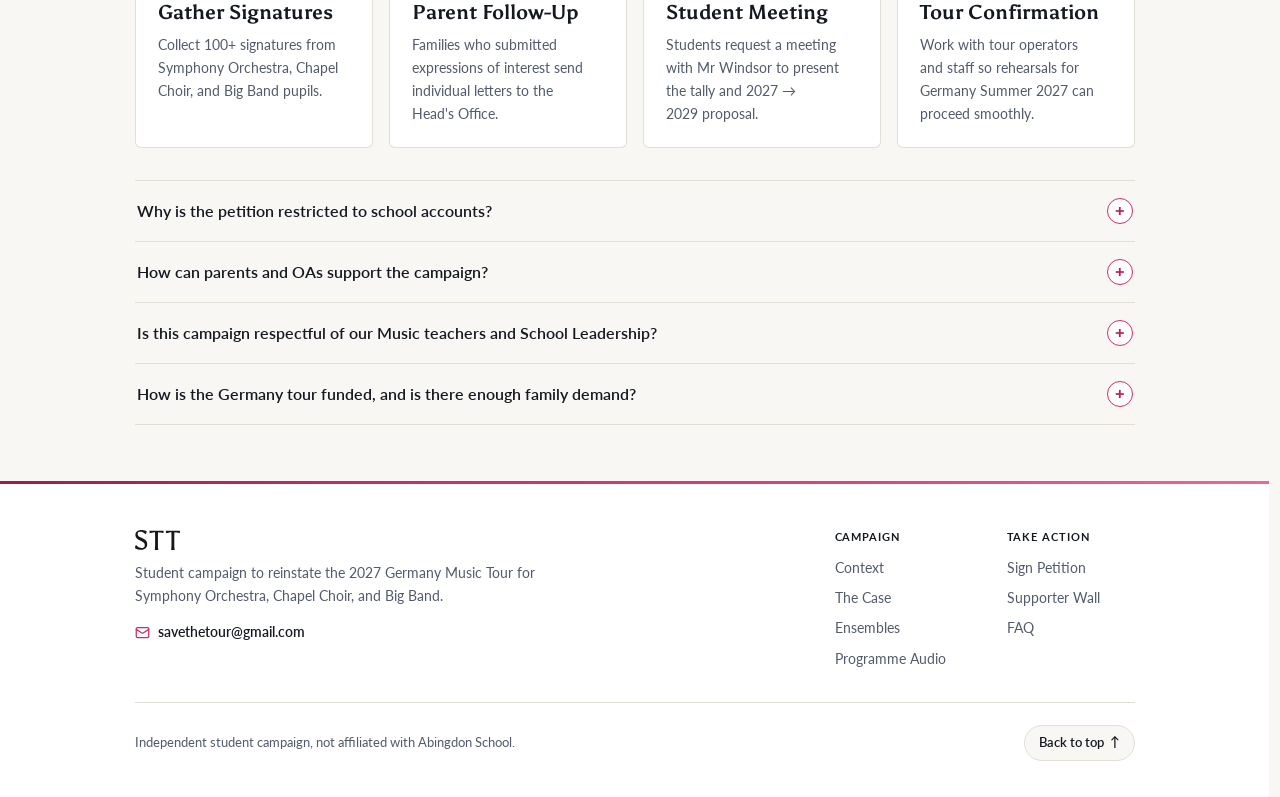
==== commit 656a2fe5: "Update index.html" ====
--- a/index.html
+++ b/index.html
@@ -3384,6 +3384,7 @@
         <a href="#programme">Music</a>
         <a href="#sign">Sign</a>
         <a href="#wall">Supporters</a>
+        <a href="#faq">FAQ</a>
       </nav>
 
       <div class="header-controls">
